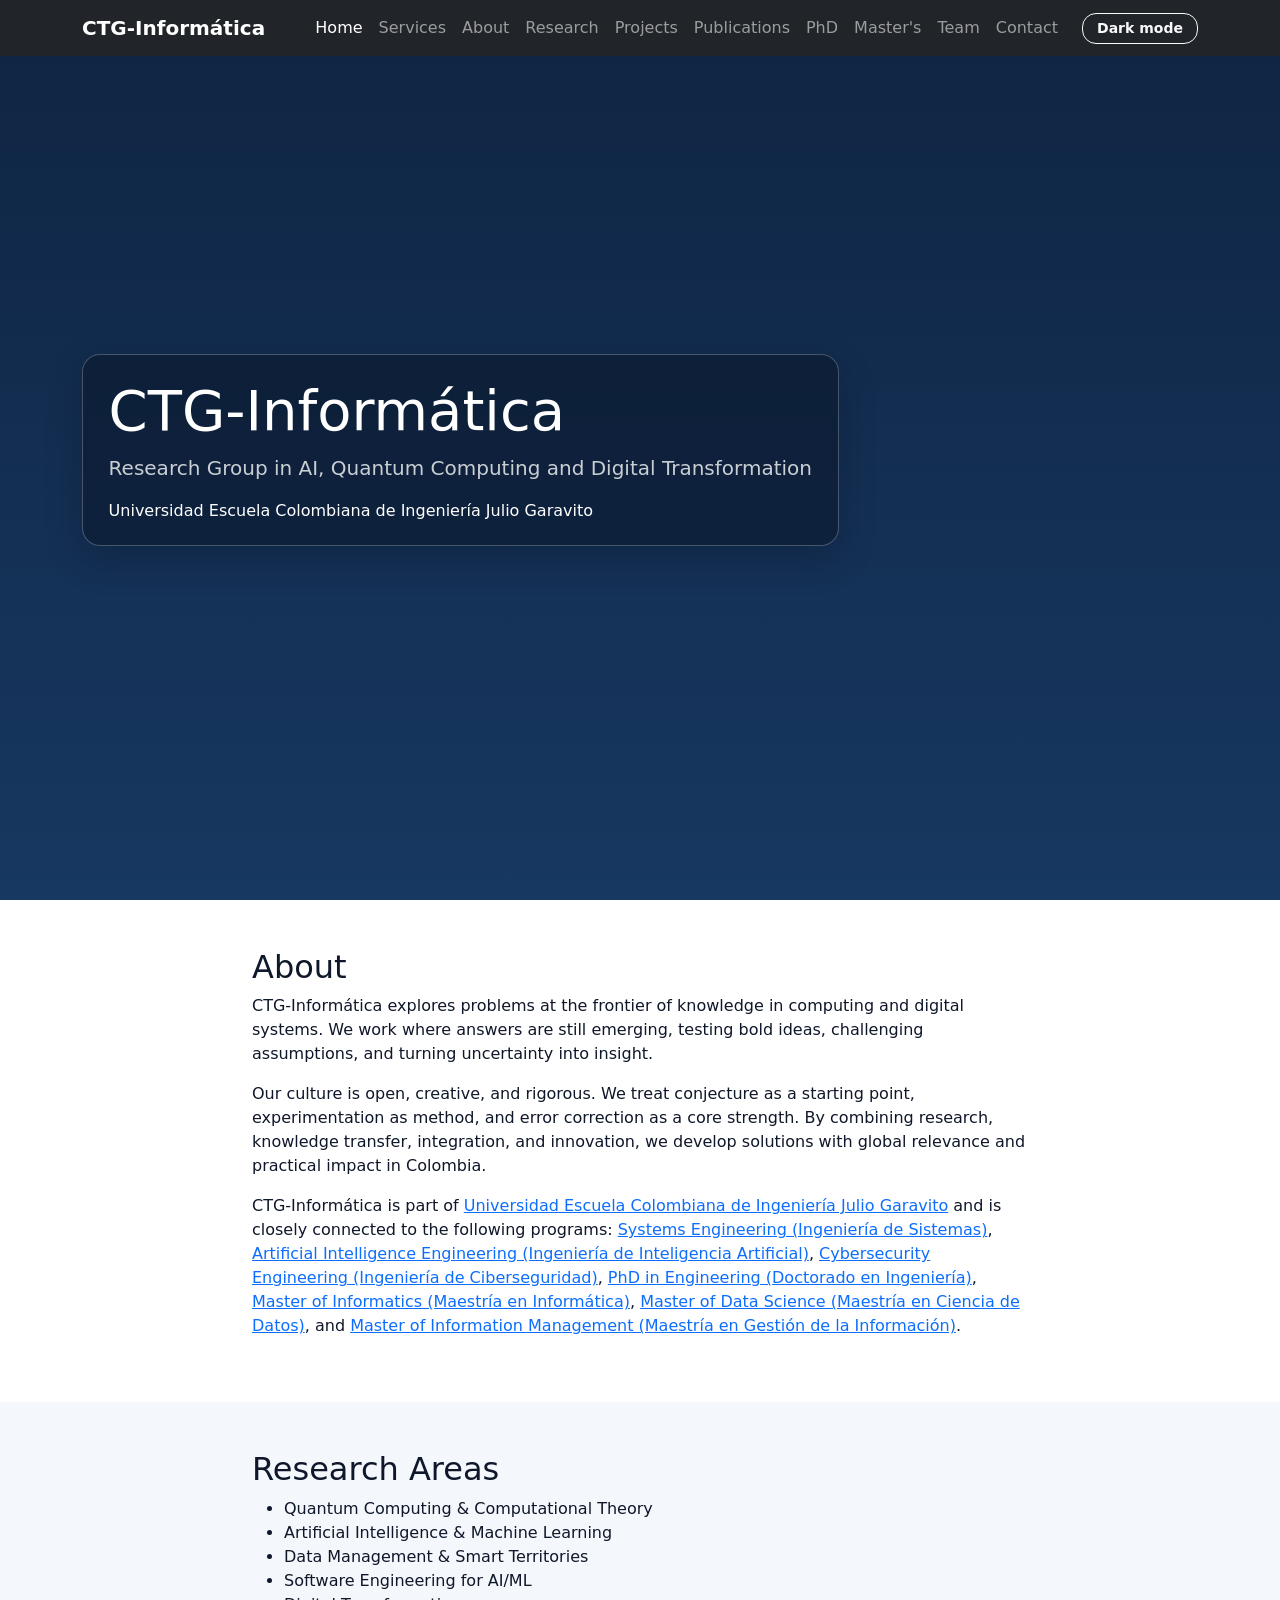
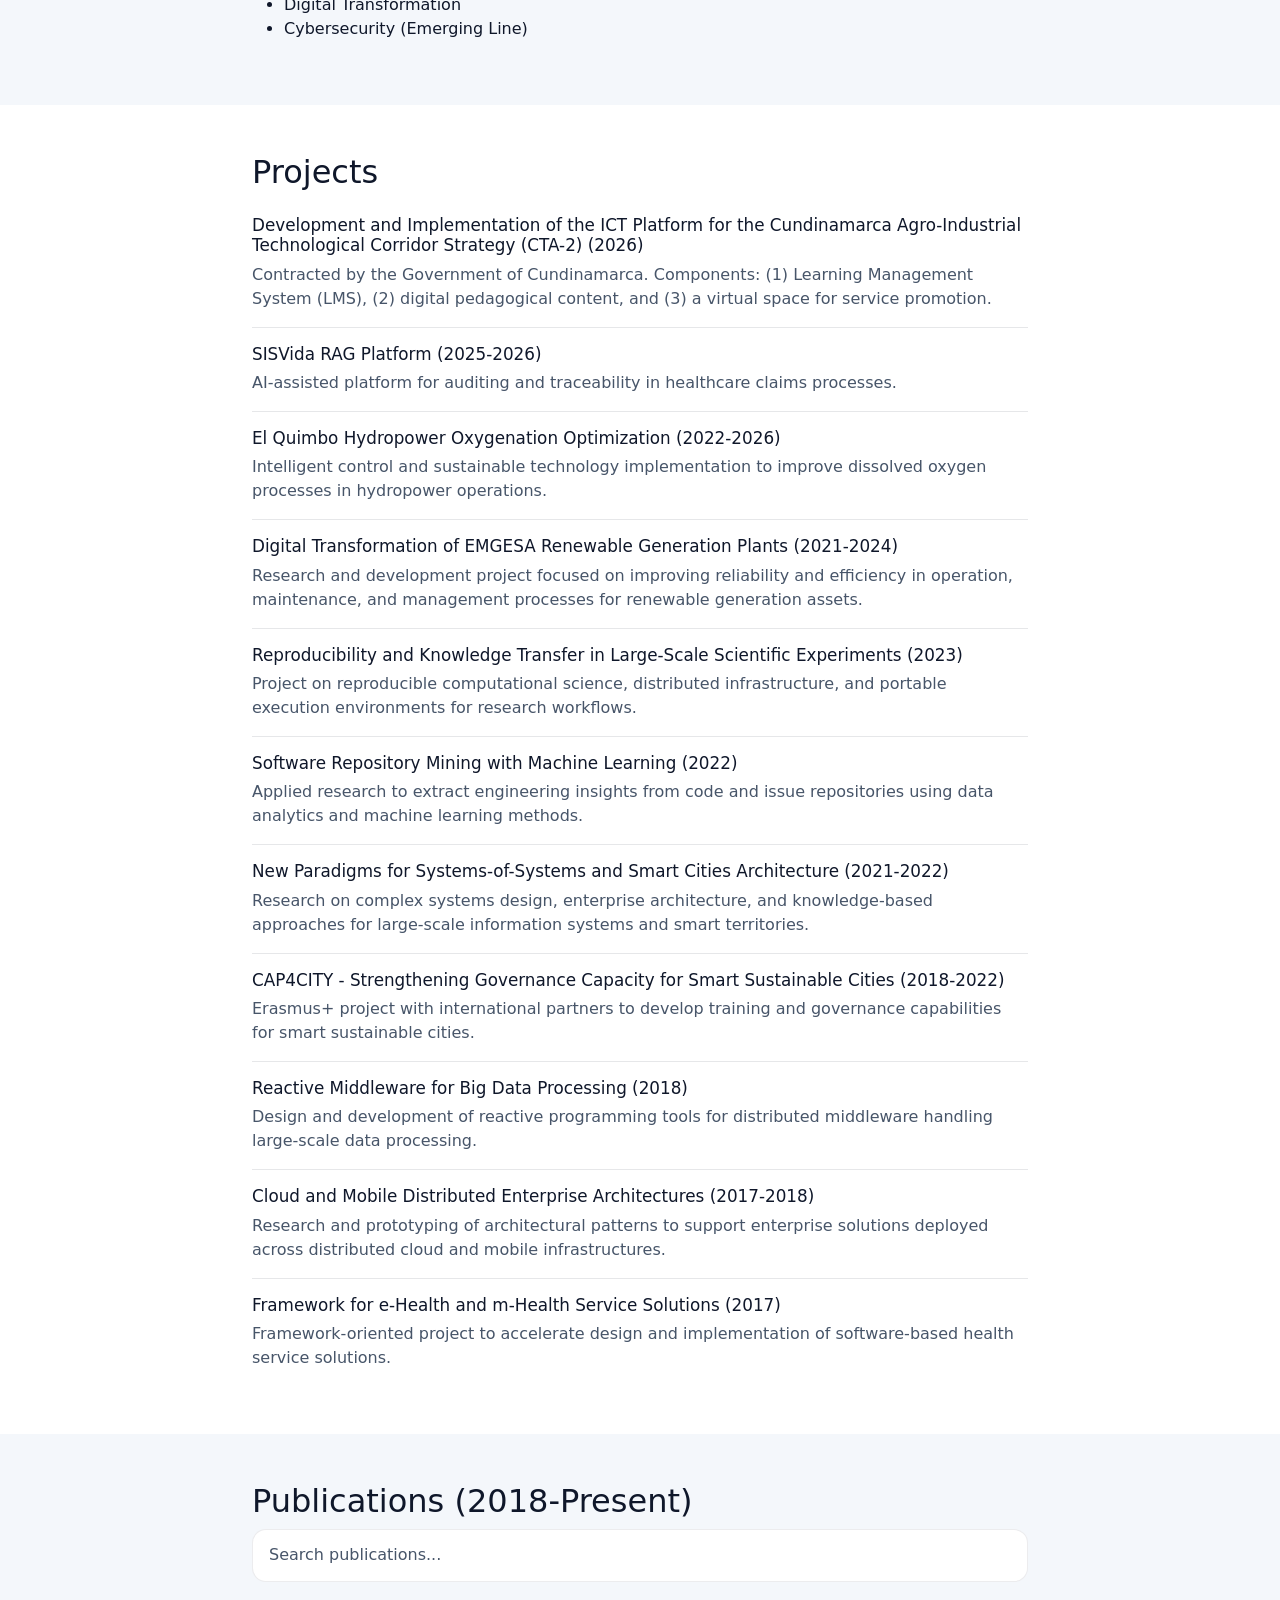
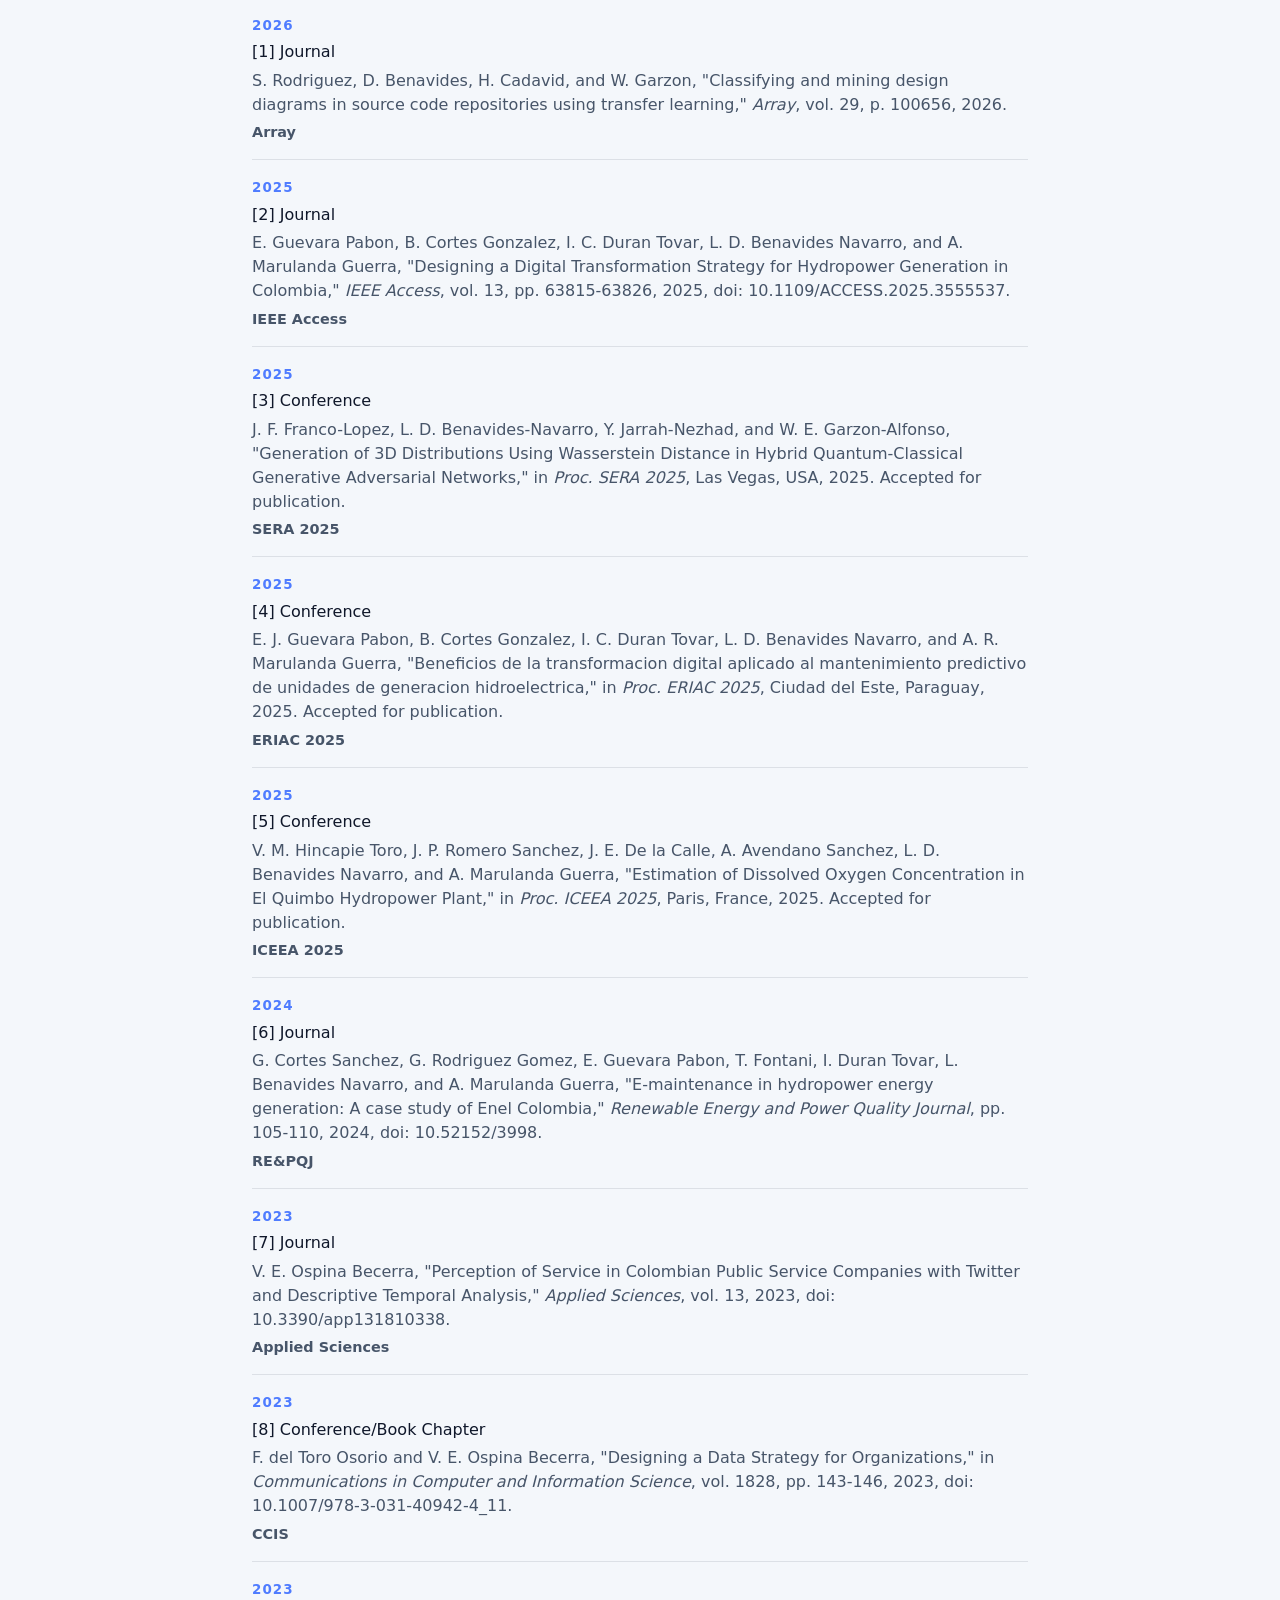
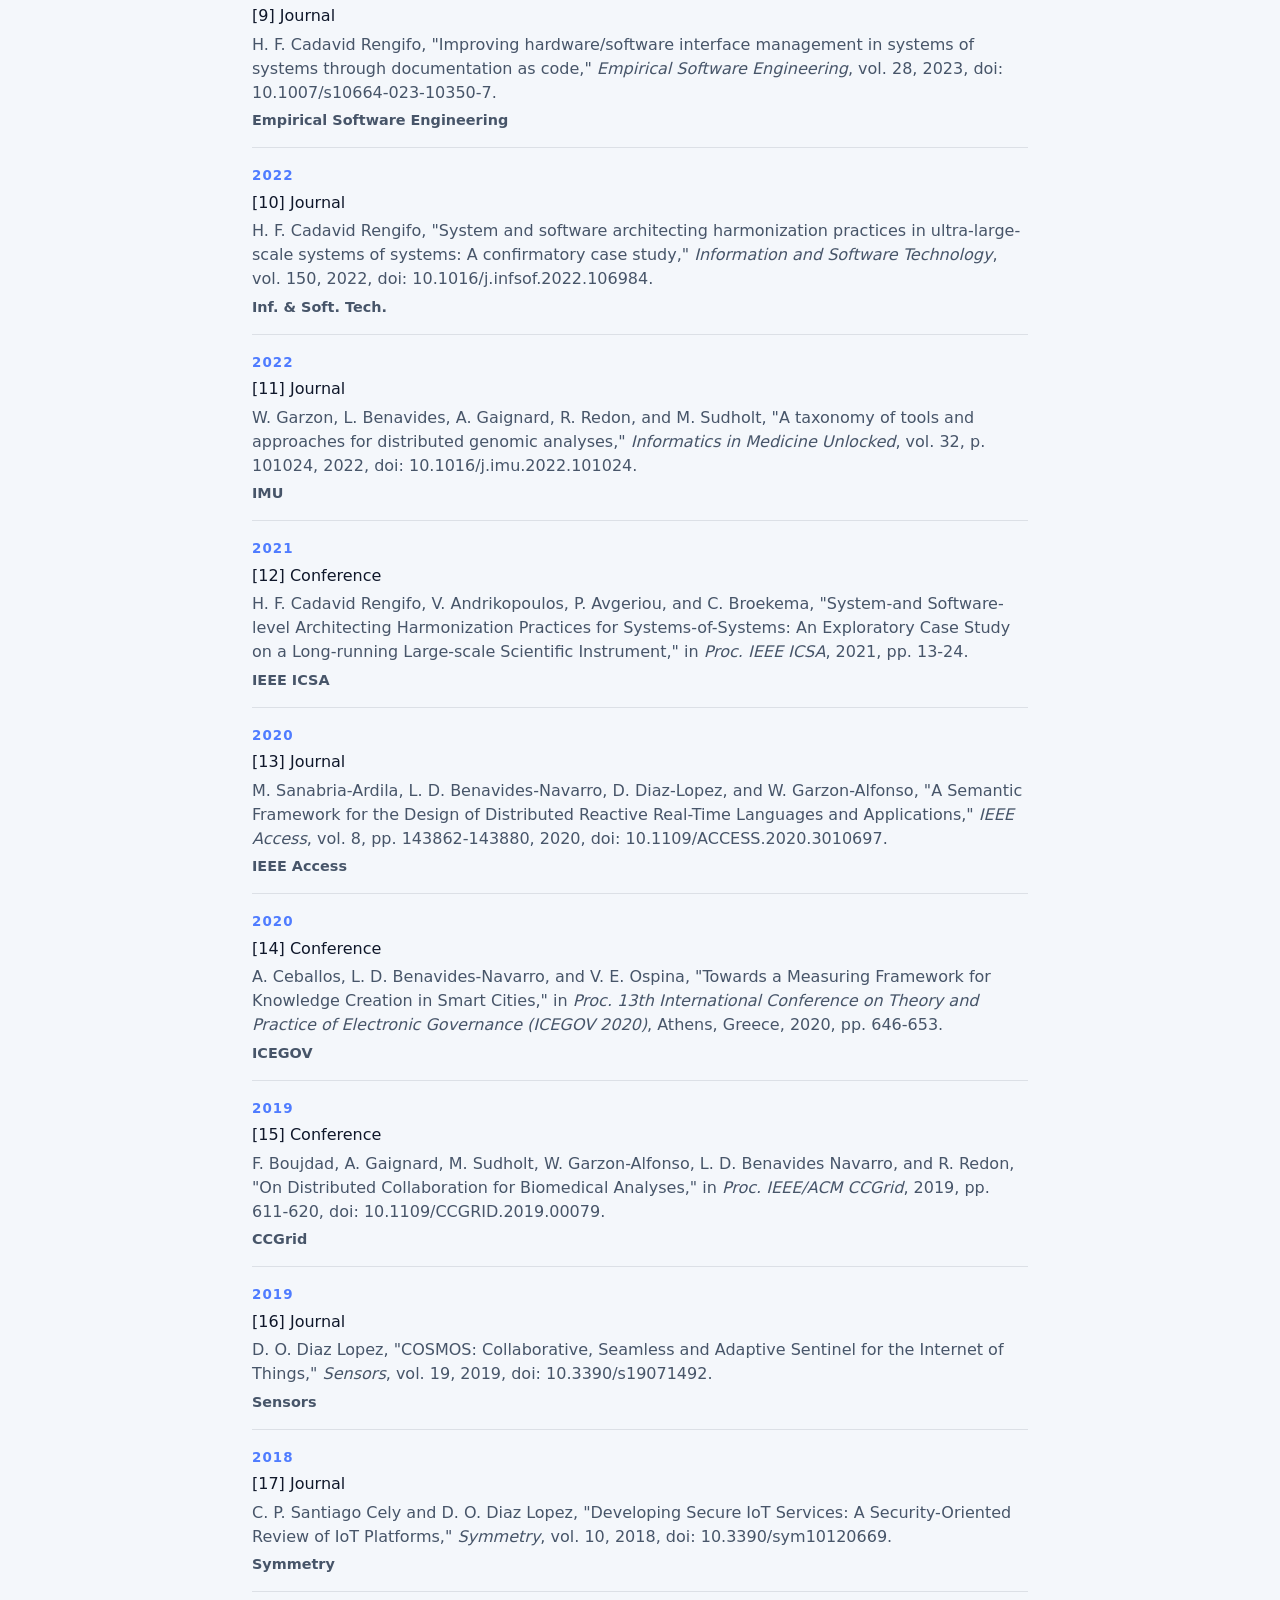
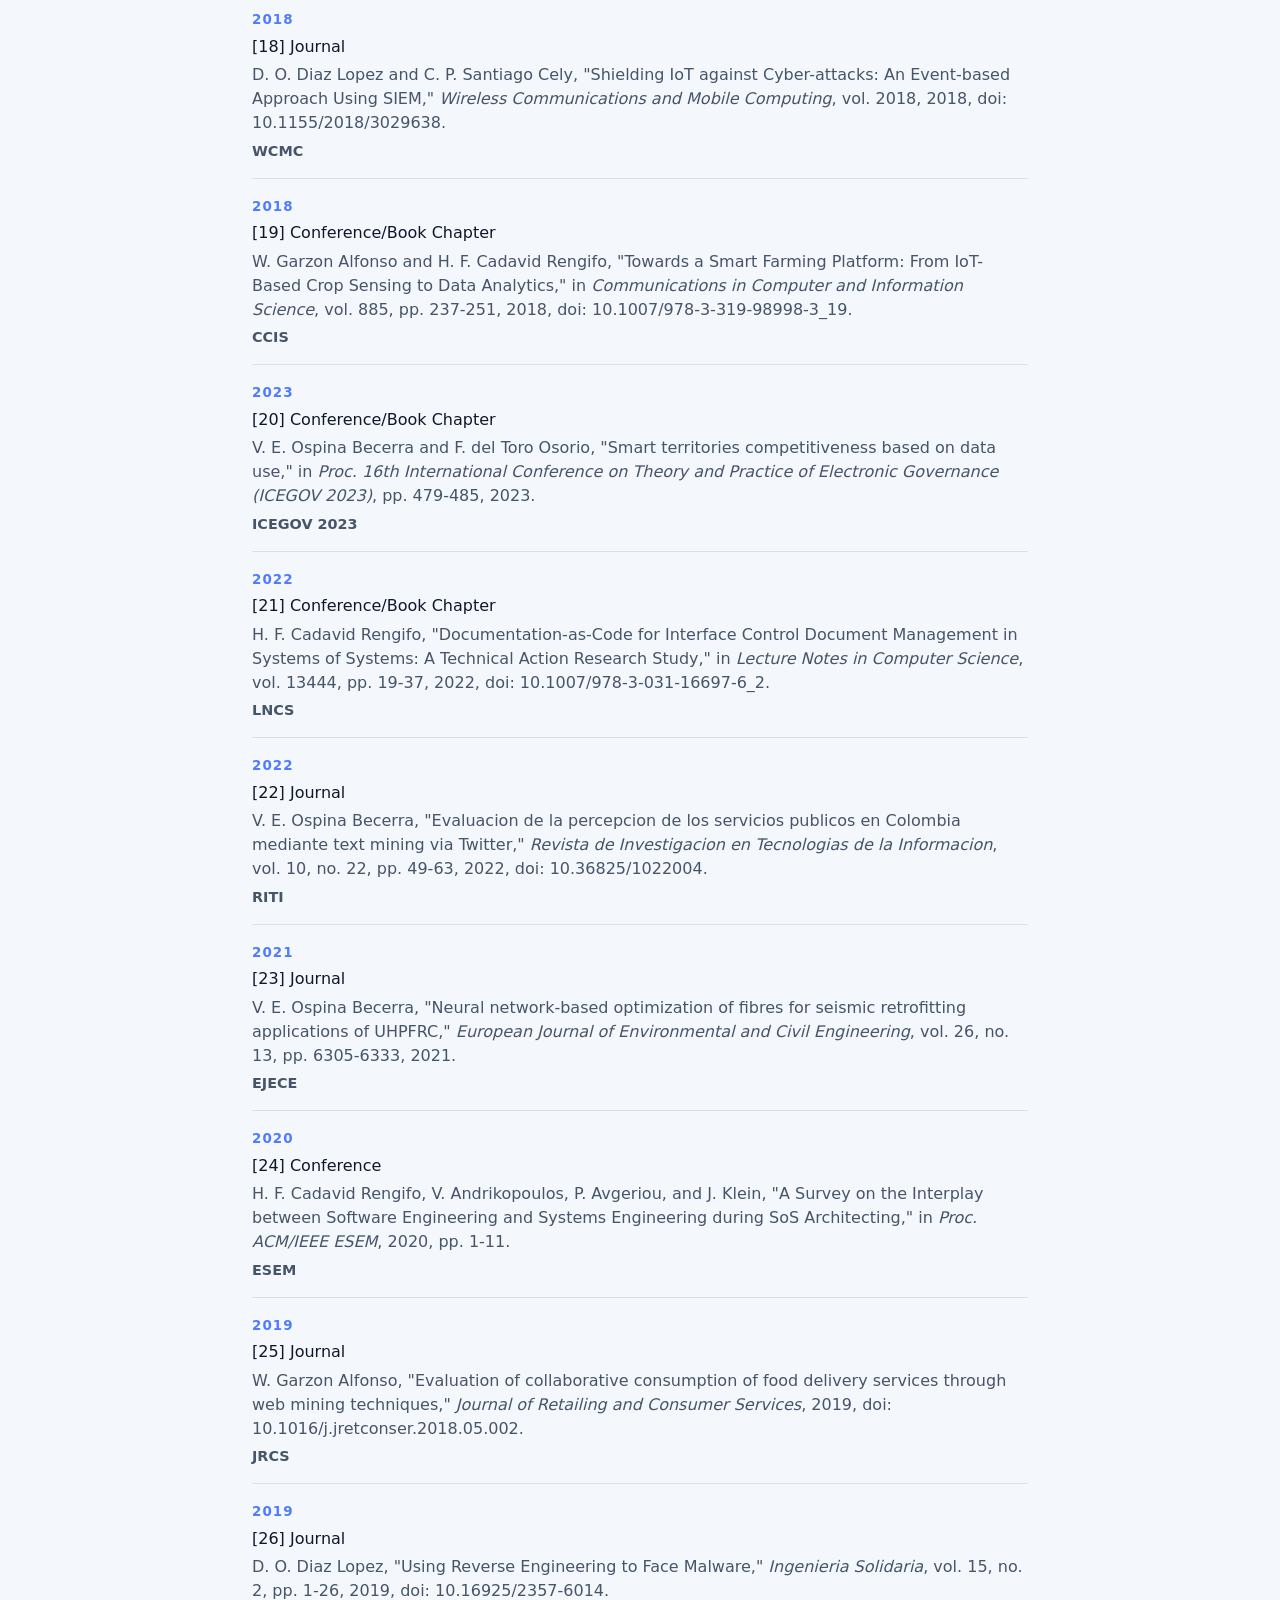
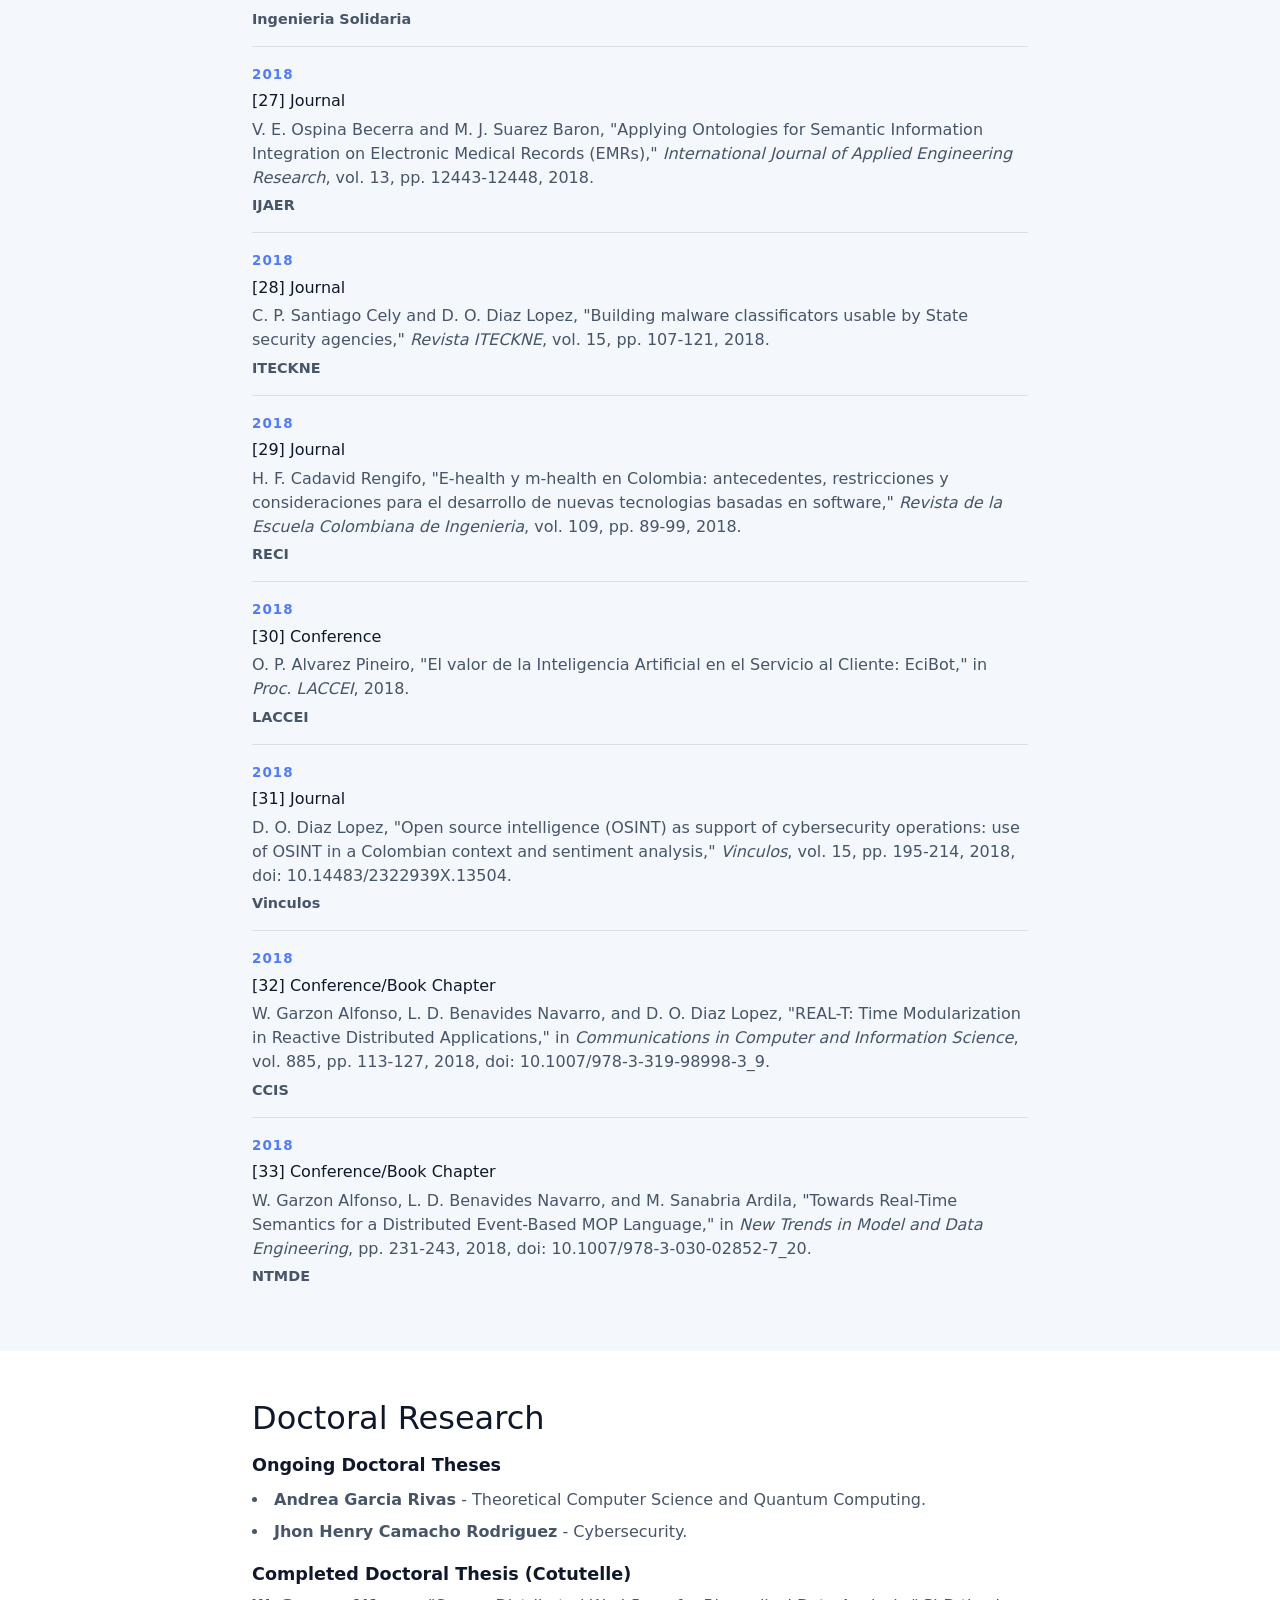
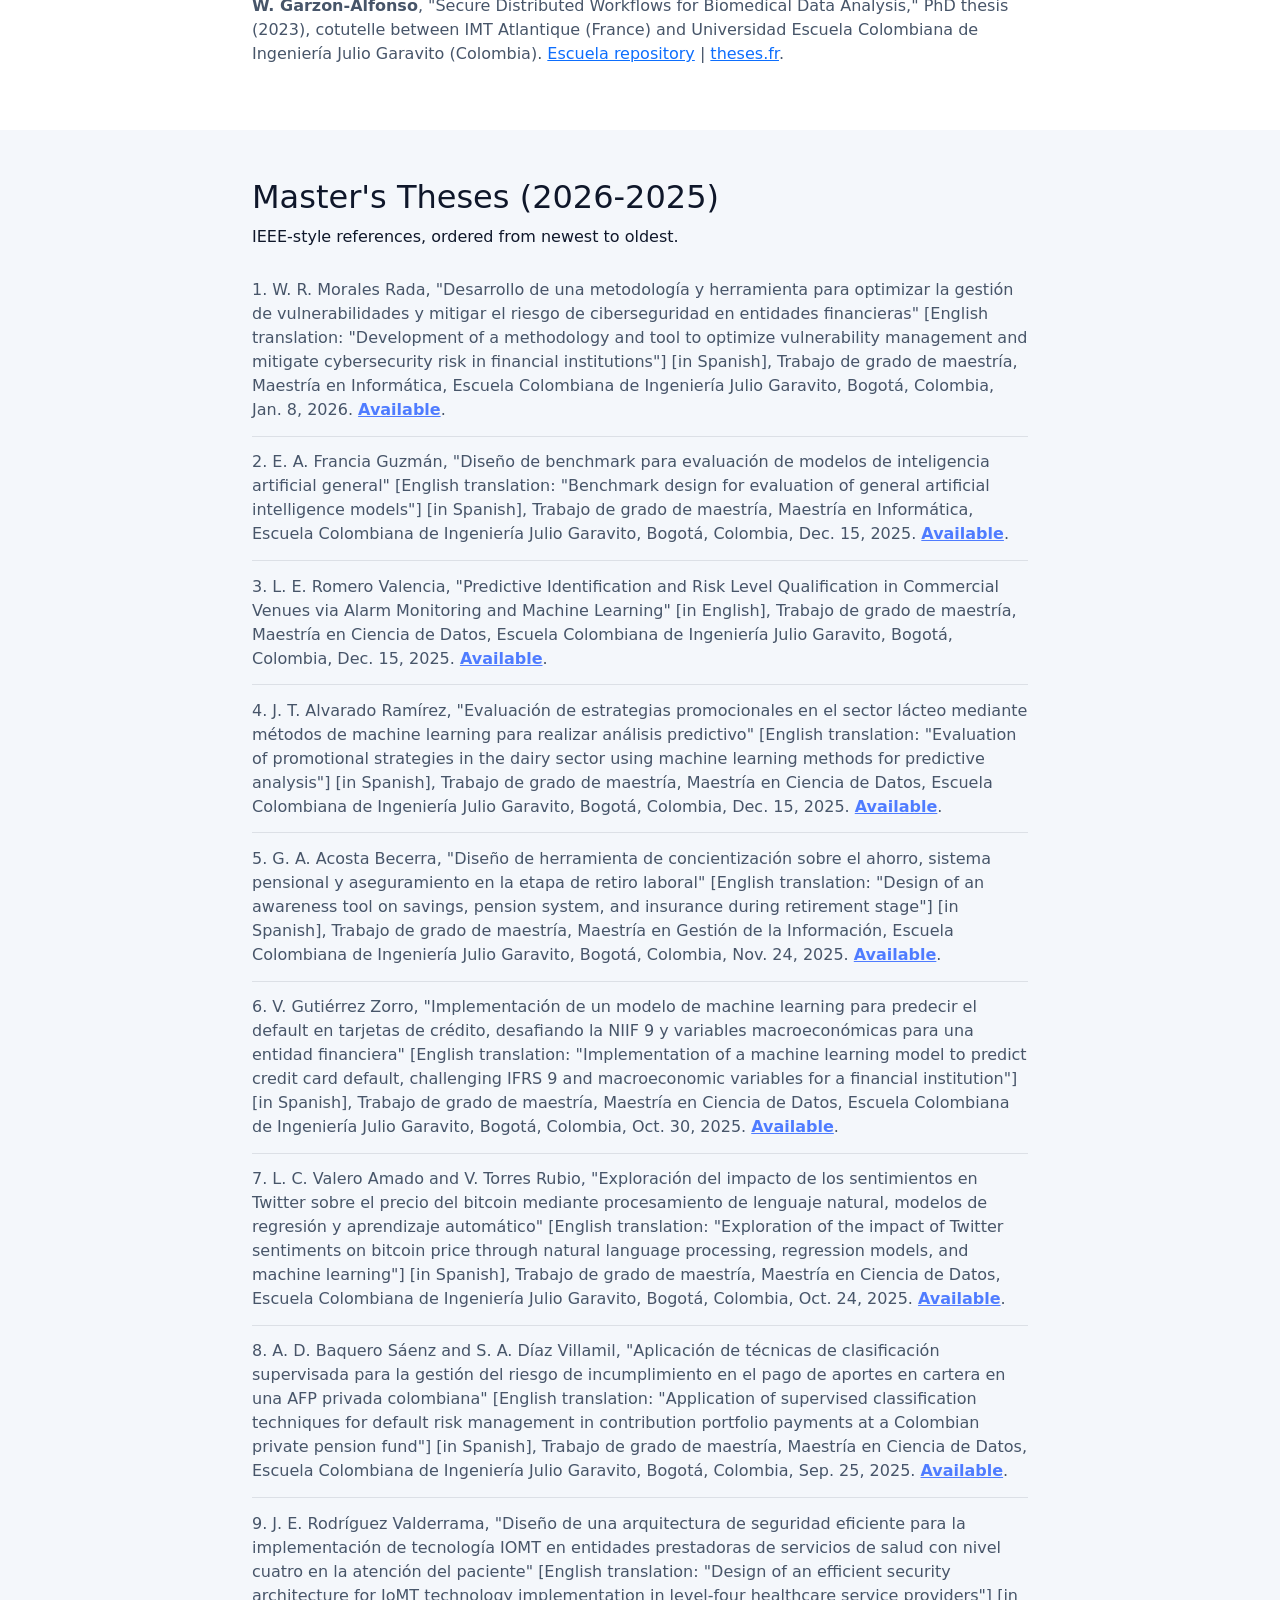
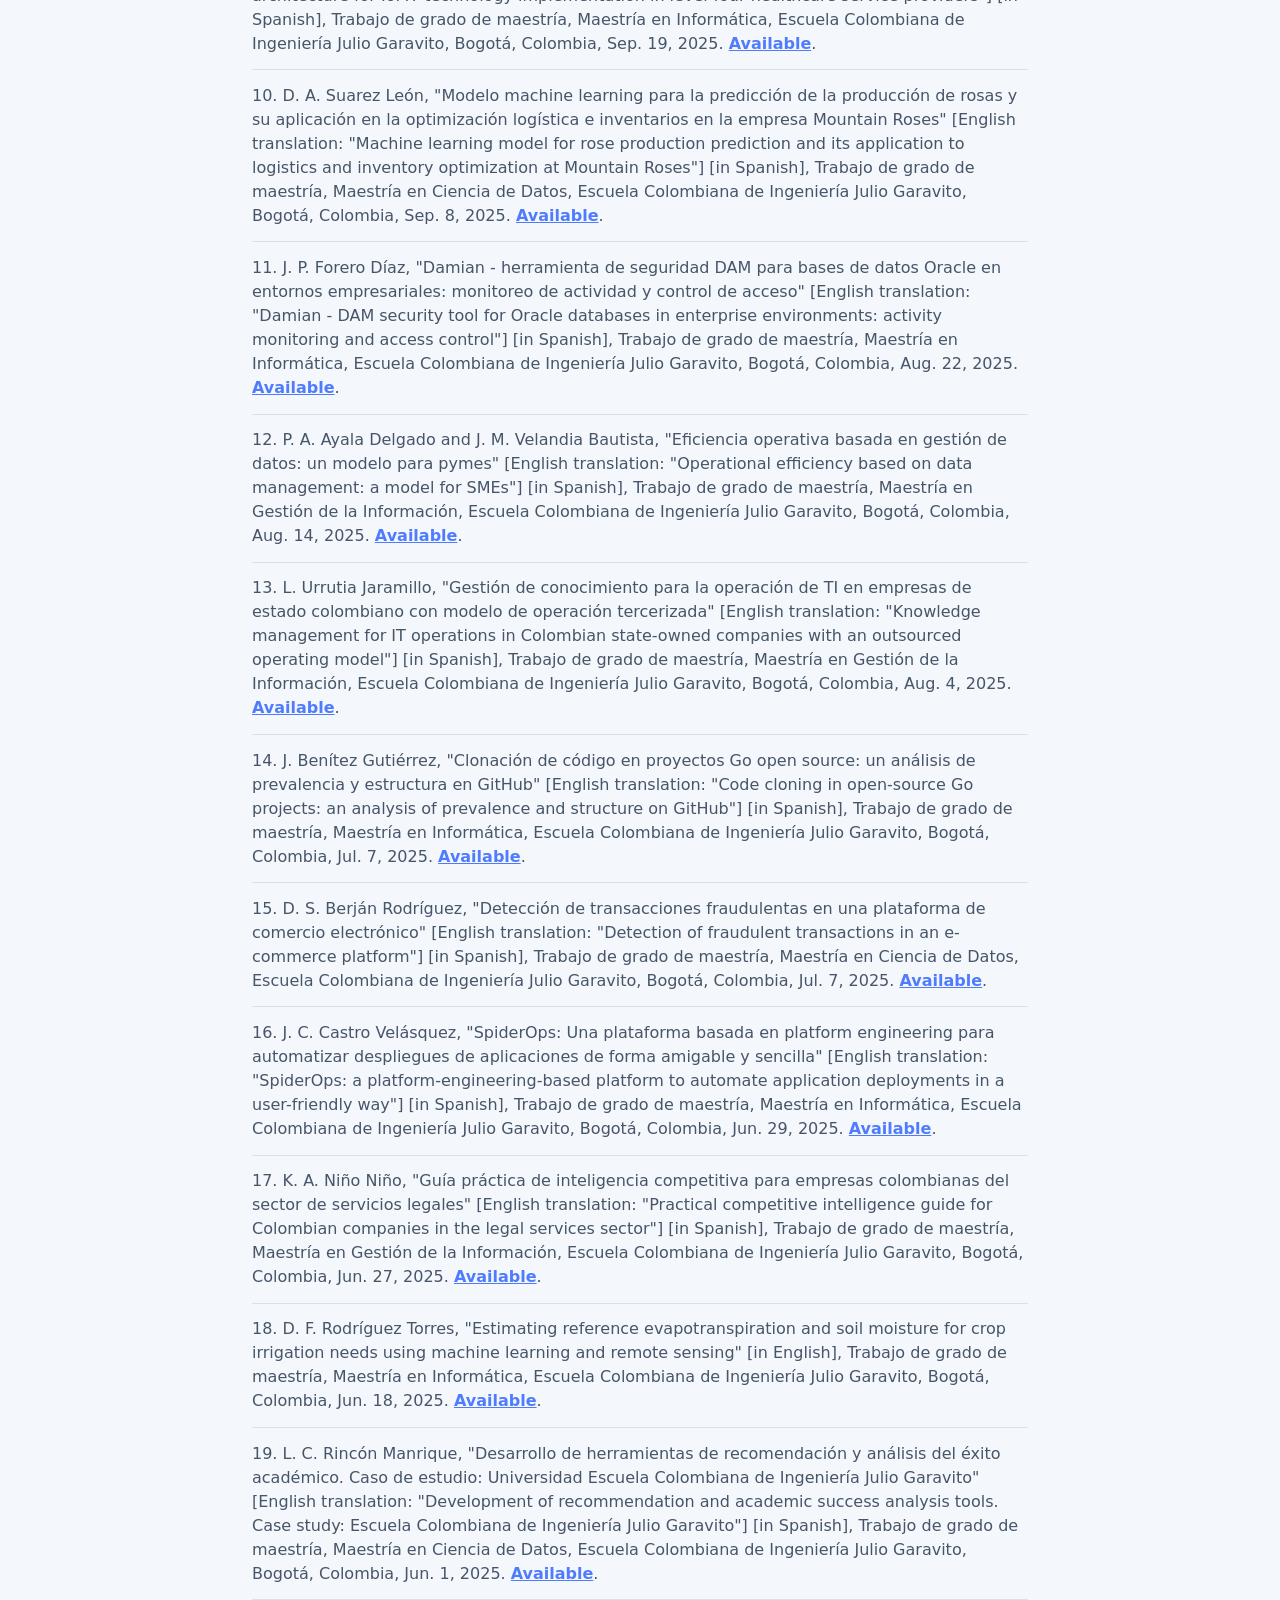
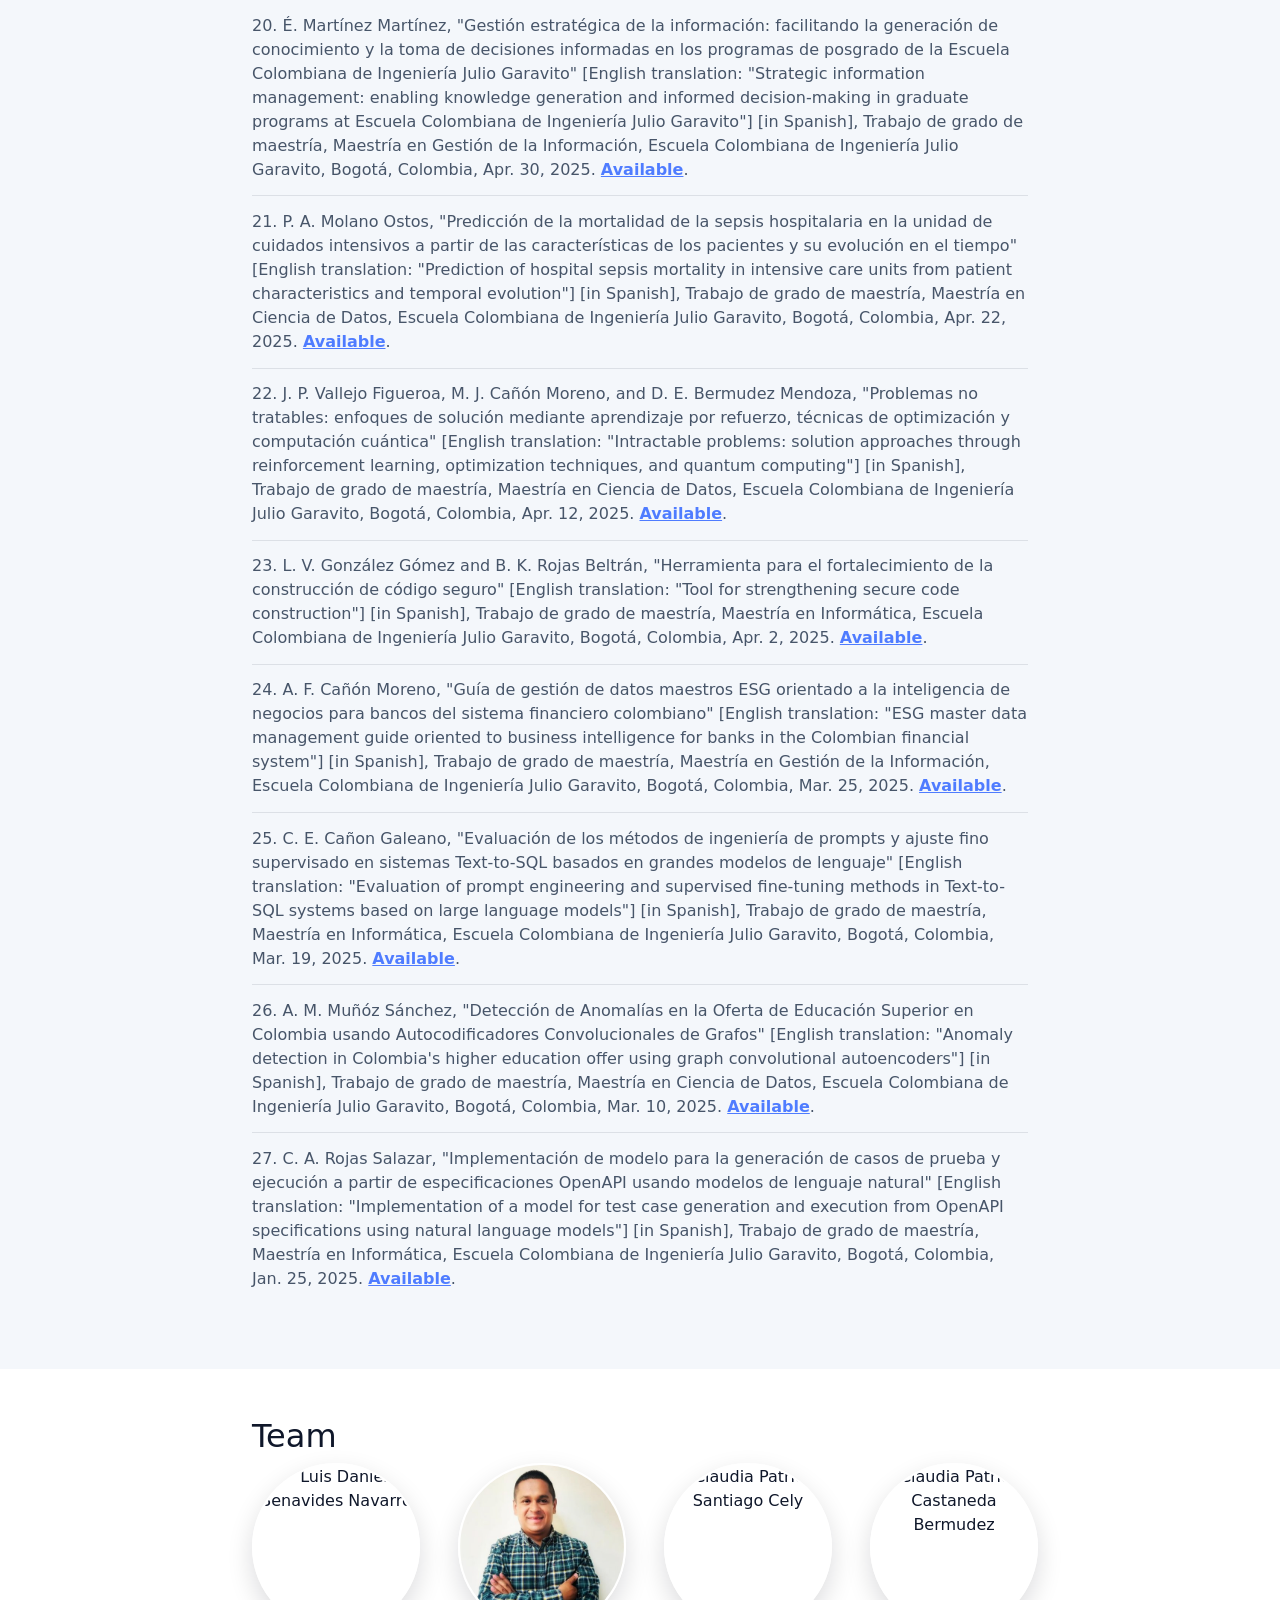
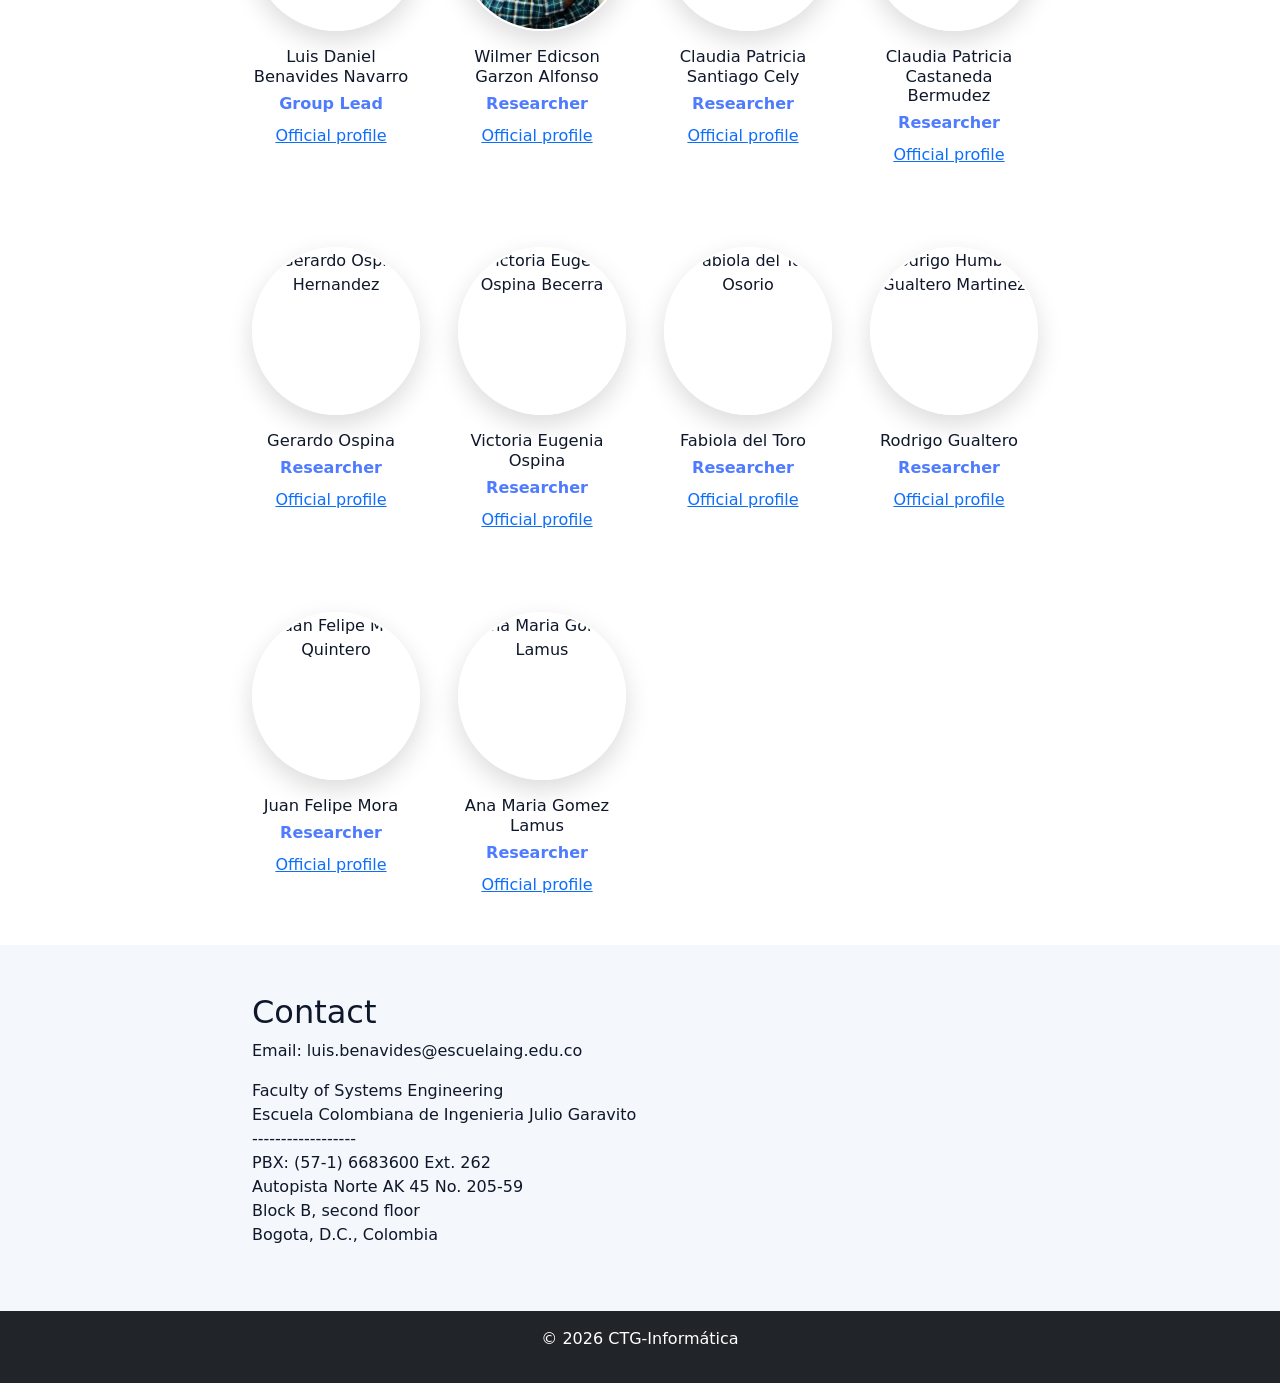
==== index.html @ 8761f5b1 "Add consulting services pages" ====
<!DOCTYPE html>
<html lang="en">
<head>
  <meta charset="UTF-8">
  <meta name="viewport" content="width=device-width, initial-scale=1">
  <title>CTG-Informática</title>
  <script>
    (function () {
      var storedTheme = null;
      try {
        storedTheme = localStorage.getItem('theme');
      } catch (e) {}

      var systemDark = false;
      try {
        systemDark = window.matchMedia && window.matchMedia('(prefers-color-scheme: dark)').matches;
      } catch (e) {}

      if (storedTheme === 'dark' || (!storedTheme && systemDark)) {
        document.documentElement.setAttribute('data-theme', 'dark');
      }
    })();
  </script>

  <link href="https://cdn.jsdelivr.net/npm/bootstrap@5.3.3/dist/css/bootstrap.min.css" rel="stylesheet">
  <link href="assets/css/custom.css" rel="stylesheet">
</head>

<body data-bs-spy="scroll" data-bs-target="#mainNav">

<!-- NAVBAR -->
<nav id="mainNav" class="navbar navbar-expand-lg navbar-dark bg-dark fixed-top">
  <div class="container">
    <a class="navbar-brand" href="#">CTG-Informática</a>
    <button class="navbar-toggler" data-bs-toggle="collapse" data-bs-target="#navContent">
      <span class="navbar-toggler-icon"></span>
    </button>

    <div class="collapse navbar-collapse" id="navContent">
      <ul class="navbar-nav ms-auto">
        <li class="nav-item"><a class="nav-link" href="#home">Home</a></li>
        <li class="nav-item"><a class="nav-link" href="services.html">Services</a></li>
        <li class="nav-item"><a class="nav-link" href="#about">About</a></li>
        <li class="nav-item"><a class="nav-link" href="#research">Research</a></li>
        <li class="nav-item"><a class="nav-link" href="#projects">Projects</a></li>
        <li class="nav-item"><a class="nav-link" href="#publications">Publications</a></li>
        <li class="nav-item"><a class="nav-link" href="#doctoral">PhD</a></li>
        <li class="nav-item"><a class="nav-link" href="#theses">Master's</a></li>
        <li class="nav-item"><a class="nav-link" href="#team">Team</a></li>
        <li class="nav-item"><a class="nav-link" href="#contact">Contact</a></li>
      </ul>
      <button id="themeToggle" class="btn btn-sm btn-outline-light theme-toggle ms-lg-3 mt-3 mt-lg-0" type="button" aria-label="Toggle color theme">
        Dark mode
      </button>
    </div>
  </div>
</nav>

<!-- HERO -->
<section id="home" class="vh-100 d-flex align-items-center hero-section">
  <div class="container">
    <div class="hero-content-box">
      <h1 class="display-4">CTG-Informática</h1>
      <p class="lead">Research Group in AI, Quantum Computing and Digital Transformation</p>
      <p>Universidad Escuela Colombiana de Ingeniería Julio Garavito</p>
    </div>
  </div>
</section>

<!-- ABOUT -->
<section id="about" class="py-5">
  <div class="container">
    <h2>About</h2>
    <p>
      CTG-Informática explores problems at the frontier of knowledge in computing and digital systems.
      We work where answers are still emerging, testing bold ideas, challenging assumptions, and
      turning uncertainty into insight.
    </p>
    <p>
      Our culture is open, creative, and rigorous. We treat conjecture as a starting point,
      experimentation as method, and error correction as a core strength. By combining research,
      knowledge transfer, integration, and innovation, we develop solutions with global relevance
      and practical impact in Colombia.
    </p>
    <p>
      CTG-Informática is part of
      <a href="https://www.escuelaing.edu.co/" target="_blank" rel="noopener noreferrer">Universidad Escuela Colombiana de Ingeniería Julio Garavito</a>
      and is closely connected to the following programs:
      <a href="https://www.escuelaing.edu.co/es/programas/ingenieria-de-sistemas/" target="_blank" rel="noopener noreferrer">Systems Engineering (Ingeniería de Sistemas)</a>,
      <a href="https://www.escuelaing.edu.co/es/programas/ingenieria-de-inteligencia-artificial/" target="_blank" rel="noopener noreferrer">Artificial Intelligence Engineering (Ingeniería de Inteligencia Artificial)</a>,
      <a href="https://www.escuelaing.edu.co/es/programas/ingenieria-de-ciberseguridad/" target="_blank" rel="noopener noreferrer">Cybersecurity Engineering (Ingeniería de Ciberseguridad)</a>,
      <a href="https://www.escuelaing.edu.co/es/programas/doctorado-en-ingenieria/" target="_blank" rel="noopener noreferrer">PhD in Engineering (Doctorado en Ingeniería)</a>,
      <a href="https://www.escuelaing.edu.co/es/programas/maestria-en-informatica/" target="_blank" rel="noopener noreferrer">Master of Informatics (Maestría en Informática)</a>,
      <a href="https://www.escuelaing.edu.co/es/programas/maestria-en-ciencia-de-datos/" target="_blank" rel="noopener noreferrer">Master of Data Science (Maestría en Ciencia de Datos)</a>,
      and
      <a href="https://www.escuelaing.edu.co/es/programas/maestria-en-gestion-de-informacion/" target="_blank" rel="noopener noreferrer">Master of Information Management (Maestría en Gestión de la Información)</a>.
    </p>
  </div>
</section>

<!-- RESEARCH -->
<section id="research" class="py-5 bg-light">
  <div class="container">
    <h2>Research Areas</h2>
    <ul>
      <li>Quantum Computing & Computational Theory</li>
      <li>Artificial Intelligence & Machine Learning</li>
      <li>Data Management & Smart Territories</li>
      <li>Software Engineering for AI/ML</li>
      <li>Digital Transformation</li>
      <li>Cybersecurity (Emerging Line)</li>
    </ul>
  </div>
</section>

<!-- PROJECTS -->
<section id="projects" class="py-5">
  <div class="container">
    <h2>Projects</h2>
    <div class="project-list-simple">
      <article class="project-row">
        <h3>Development and Implementation of the ICT Platform for the Cundinamarca Agro-Industrial Technological Corridor Strategy (CTA-2) (2026)</h3>
        <p>Contracted by the Government of Cundinamarca. Components: (1) Learning Management System (LMS), (2) digital pedagogical content, and (3) a virtual space for service promotion.</p>
      </article>
      <article class="project-row">
        <h3>SISVida RAG Platform (2025-2026)</h3>
        <p>AI-assisted platform for auditing and traceability in healthcare claims processes.</p>
      </article>
      <article class="project-row">
        <h3>El Quimbo Hydropower Oxygenation Optimization (2022-2026)</h3>
        <p>Intelligent control and sustainable technology implementation to improve dissolved oxygen processes in hydropower operations.</p>
      </article>
      <article class="project-row">
        <h3>Digital Transformation of EMGESA Renewable Generation Plants (2021-2024)</h3>
        <p>Research and development project focused on improving reliability and efficiency in operation, maintenance, and management processes for renewable generation assets.</p>
      </article>
      <article class="project-row">
        <h3>Reproducibility and Knowledge Transfer in Large-Scale Scientific Experiments (2023)</h3>
        <p>Project on reproducible computational science, distributed infrastructure, and portable execution environments for research workflows.</p>
      </article>
      <article class="project-row">
        <h3>Software Repository Mining with Machine Learning (2022)</h3>
        <p>Applied research to extract engineering insights from code and issue repositories using data analytics and machine learning methods.</p>
      </article>
      <article class="project-row">
        <h3>New Paradigms for Systems-of-Systems and Smart Cities Architecture (2021-2022)</h3>
        <p>Research on complex systems design, enterprise architecture, and knowledge-based approaches for large-scale information systems and smart territories.</p>
      </article>
      <article class="project-row">
        <h3>CAP4CITY - Strengthening Governance Capacity for Smart Sustainable Cities (2018-2022)</h3>
        <p>Erasmus+ project with international partners to develop training and governance capabilities for smart sustainable cities.</p>
      </article>
      <article class="project-row">
        <h3>Reactive Middleware for Big Data Processing (2018)</h3>
        <p>Design and development of reactive programming tools for distributed middleware handling large-scale data processing.</p>
      </article>
      <article class="project-row">
        <h3>Cloud and Mobile Distributed Enterprise Architectures (2017-2018)</h3>
        <p>Research and prototyping of architectural patterns to support enterprise solutions deployed across distributed cloud and mobile infrastructures.</p>
      </article>
      <article class="project-row">
        <h3>Framework for e-Health and m-Health Service Solutions (2017)</h3>
        <p>Framework-oriented project to accelerate design and implementation of software-based health service solutions.</p>
      </article>
    </div>
  </div>
</section>

<!-- PUBLICATIONS -->
<section id="publications" class="py-5 bg-light">
  <div class="container">
    <h2>Publications (2018-Present)</h2>

    <input type="text" id="publicationFilter" class="form-control mb-3" placeholder="Search publications...">
    <div id="pubList" class="publication-list">
      <article class="publication-item" data-keywords="array design diagrams source code repositories transfer learning 2026">
        <div>
          <span class="publication-year">2026</span>
          <h3>[1] Journal</h3>
          <p>S. Rodriguez, D. Benavides, H. Cadavid, and W. Garzon, "Classifying and mining design diagrams in source code repositories using transfer learning," <em>Array</em>, vol. 29, p. 100656, 2026.</p>
        </div>
        <div class="publication-venue">Array</div>
      </article>
      <article class="publication-item" data-keywords="ieee access hydropower digital transformation strategy 2025 doi 10.1109/access.2025.3555537">
        <div>
          <span class="publication-year">2025</span>
          <h3>[2] Journal</h3>
          <p>E. Guevara Pabon, B. Cortes Gonzalez, I. C. Duran Tovar, L. D. Benavides Navarro, and A. Marulanda Guerra, "Designing a Digital Transformation Strategy for Hydropower Generation in Colombia," <em>IEEE Access</em>, vol. 13, pp. 63815-63826, 2025, doi: 10.1109/ACCESS.2025.3555537.</p>
        </div>
        <div class="publication-venue">IEEE Access</div>
      </article>
      <article class="publication-item" data-keywords="sera 2025 quantum classical gan wasserstein conference accepted">
        <div>
          <span class="publication-year">2025</span>
          <h3>[3] Conference</h3>
          <p>J. F. Franco-Lopez, L. D. Benavides-Navarro, Y. Jarrah-Nezhad, and W. E. Garzon-Alfonso, "Generation of 3D Distributions Using Wasserstein Distance in Hybrid Quantum-Classical Generative Adversarial Networks," in <em>Proc. SERA 2025</em>, Las Vegas, USA, 2025. Accepted for publication.</p>
        </div>
        <div class="publication-venue">SERA 2025</div>
      </article>
      <article class="publication-item" data-keywords="eriac 2025 transformacion digital mantenimiento predictivo hidroelectrica conference accepted">
        <div>
          <span class="publication-year">2025</span>
          <h3>[4] Conference</h3>
          <p>E. J. Guevara Pabon, B. Cortes Gonzalez, I. C. Duran Tovar, L. D. Benavides Navarro, and A. R. Marulanda Guerra, "Beneficios de la transformacion digital aplicado al mantenimiento predictivo de unidades de generacion hidroelectrica," in <em>Proc. ERIAC 2025</em>, Ciudad del Este, Paraguay, 2025. Accepted for publication.</p>
        </div>
        <div class="publication-venue">ERIAC 2025</div>
      </article>
      <article class="publication-item" data-keywords="iceea 2025 dissolved oxygen el quimbo hydropower conference accepted">
        <div>
          <span class="publication-year">2025</span>
          <h3>[5] Conference</h3>
          <p>V. M. Hincapie Toro, J. P. Romero Sanchez, J. E. De la Calle, A. Avendano Sanchez, L. D. Benavides Navarro, and A. Marulanda Guerra, "Estimation of Dissolved Oxygen Concentration in El Quimbo Hydropower Plant," in <em>Proc. ICEEA 2025</em>, Paris, France, 2025. Accepted for publication.</p>
        </div>
        <div class="publication-venue">ICEEA 2025</div>
      </article>
      <article class="publication-item" data-keywords="renewable energy power quality journal enel hydropower e-maintenance 2024 doi 10.52152/3998">
        <div>
          <span class="publication-year">2024</span>
          <h3>[6] Journal</h3>
          <p>G. Cortes Sanchez, G. Rodriguez Gomez, E. Guevara Pabon, T. Fontani, I. Duran Tovar, L. Benavides Navarro, and A. Marulanda Guerra, "E-maintenance in hydropower energy generation: A case study of Enel Colombia," <em>Renewable Energy and Power Quality Journal</em>, pp. 105-110, 2024, doi: 10.52152/3998.</p>
        </div>
        <div class="publication-venue">RE&amp;PQJ</div>
      </article>
      <article class="publication-item" data-keywords="applied sciences twitter public services colombia temporal analysis 2023 doi 10.3390/app131810338">
        <div>
          <span class="publication-year">2023</span>
          <h3>[7] Journal</h3>
          <p>V. E. Ospina Becerra, "Perception of Service in Colombian Public Service Companies with Twitter and Descriptive Temporal Analysis," <em>Applied Sciences</em>, vol. 13, 2023, doi: 10.3390/app131810338.</p>
        </div>
        <div class="publication-venue">Applied Sciences</div>
      </article>
      <article class="publication-item" data-keywords="data strategy organizations ccis 2023 doi 10.1007/978-3-031-40942-4_11">
        <div>
          <span class="publication-year">2023</span>
          <h3>[8] Conference/Book Chapter</h3>
          <p>F. del Toro Osorio and V. E. Ospina Becerra, "Designing a Data Strategy for Organizations," in <em>Communications in Computer and Information Science</em>, vol. 1828, pp. 143-146, 2023, doi: 10.1007/978-3-031-40942-4_11.</p>
        </div>
        <div class="publication-venue">CCIS</div>
      </article>
      <article class="publication-item" data-keywords="empirical software engineering documentation as code systems of systems interface management 2023 doi 10.1007/s10664-023-10350-7">
        <div>
          <span class="publication-year">2023</span>
          <h3>[9] Journal</h3>
          <p>H. F. Cadavid Rengifo, "Improving hardware/software interface management in systems of systems through documentation as code," <em>Empirical Software Engineering</em>, vol. 28, 2023, doi: 10.1007/s10664-023-10350-7.</p>
        </div>
        <div class="publication-venue">Empirical Software Engineering</div>
      </article>
      <article class="publication-item" data-keywords="information software technology systems of systems architecting harmonization 2022 doi 10.1016/j.infsof.2022.106984">
        <div>
          <span class="publication-year">2022</span>
          <h3>[10] Journal</h3>
          <p>H. F. Cadavid Rengifo, "System and software architecting harmonization practices in ultra-large-scale systems of systems: A confirmatory case study," <em>Information and Software Technology</em>, vol. 150, 2022, doi: 10.1016/j.infsof.2022.106984.</p>
        </div>
        <div class="publication-venue">Inf. &amp; Soft. Tech.</div>
      </article>
      <article class="publication-item" data-keywords="informatics in medicine unlocked distributed genomic analyses 2022 doi 10.1016/j.imu.2022.101024">
        <div>
          <span class="publication-year">2022</span>
          <h3>[11] Journal</h3>
          <p>W. Garzon, L. Benavides, A. Gaignard, R. Redon, and M. Sudholt, "A taxonomy of tools and approaches for distributed genomic analyses," <em>Informatics in Medicine Unlocked</em>, vol. 32, p. 101024, 2022, doi: 10.1016/j.imu.2022.101024.</p>
        </div>
        <div class="publication-venue">IMU</div>
      </article>
      <article class="publication-item" data-keywords="ieee icsa 2021 systems of systems software architecture">
        <div>
          <span class="publication-year">2021</span>
          <h3>[12] Conference</h3>
          <p>H. F. Cadavid Rengifo, V. Andrikopoulos, P. Avgeriou, and C. Broekema, "System-and Software-level Architecting Harmonization Practices for Systems-of-Systems: An Exploratory Case Study on a Long-running Large-scale Scientific Instrument," in <em>Proc. IEEE ICSA</em>, 2021, pp. 13-24.</p>
        </div>
        <div class="publication-venue">IEEE ICSA</div>
      </article>
      <article class="publication-item" data-keywords="ieee access reactive real-time languages distributed semantic framework 2020">
        <div>
          <span class="publication-year">2020</span>
          <h3>[13] Journal</h3>
          <p>M. Sanabria-Ardila, L. D. Benavides-Navarro, D. Diaz-Lopez, and W. Garzon-Alfonso, "A Semantic Framework for the Design of Distributed Reactive Real-Time Languages and Applications," <em>IEEE Access</em>, vol. 8, pp. 143862-143880, 2020, doi: 10.1109/ACCESS.2020.3010697.</p>
        </div>
        <div class="publication-venue">IEEE Access</div>
      </article>
      <article class="publication-item" data-keywords="icegov smart cities knowledge creation framework 2020 conference">
        <div>
          <span class="publication-year">2020</span>
          <h3>[14] Conference</h3>
          <p>A. Ceballos, L. D. Benavides-Navarro, and V. E. Ospina, "Towards a Measuring Framework for Knowledge Creation in Smart Cities," in <em>Proc. 13th International Conference on Theory and Practice of Electronic Governance (ICEGOV 2020)</em>, Athens, Greece, 2020, pp. 646-653.</p>
        </div>
        <div class="publication-venue">ICEGOV</div>
      </article>
      <article class="publication-item" data-keywords="ccgrid distributed collaboration biomedical analyses 2019 ieee acm conference">
        <div>
          <span class="publication-year">2019</span>
          <h3>[15] Conference</h3>
          <p>F. Boujdad, A. Gaignard, M. Sudholt, W. Garzon-Alfonso, L. D. Benavides Navarro, and R. Redon, "On Distributed Collaboration for Biomedical Analyses," in <em>Proc. IEEE/ACM CCGrid</em>, 2019, pp. 611-620, doi: 10.1109/CCGRID.2019.00079.</p>
        </div>
        <div class="publication-venue">CCGrid</div>
      </article>
      <article class="publication-item" data-keywords="sensors internet of things cosmos cybersecurity 2019 doi 10.3390/s19071492">
        <div>
          <span class="publication-year">2019</span>
          <h3>[16] Journal</h3>
          <p>D. O. Diaz Lopez, "COSMOS: Collaborative, Seamless and Adaptive Sentinel for the Internet of Things," <em>Sensors</em>, vol. 19, 2019, doi: 10.3390/s19071492.</p>
        </div>
        <div class="publication-venue">Sensors</div>
      </article>
      <article class="publication-item" data-keywords="symmetry secure iot services security-oriented review platforms 2018 doi 10.3390/sym10120669">
        <div>
          <span class="publication-year">2018</span>
          <h3>[17] Journal</h3>
          <p>C. P. Santiago Cely and D. O. Diaz Lopez, "Developing Secure IoT Services: A Security-Oriented Review of IoT Platforms," <em>Symmetry</em>, vol. 10, 2018, doi: 10.3390/sym10120669.</p>
        </div>
        <div class="publication-venue">Symmetry</div>
      </article>
      <article class="publication-item" data-keywords="wireless communications mobile computing iot cyber-attacks siem 2018 doi 10.1155/2018/3029638">
        <div>
          <span class="publication-year">2018</span>
          <h3>[18] Journal</h3>
          <p>D. O. Diaz Lopez and C. P. Santiago Cely, "Shielding IoT against Cyber-attacks: An Event-based Approach Using SIEM," <em>Wireless Communications and Mobile Computing</em>, vol. 2018, 2018, doi: 10.1155/2018/3029638.</p>
        </div>
        <div class="publication-venue">WCMC</div>
      </article>
      <article class="publication-item" data-keywords="smart farming iot crop sensing data analytics ccis 2018 doi 10.1007/978-3-319-98998-3_19">
        <div>
          <span class="publication-year">2018</span>
          <h3>[19] Conference/Book Chapter</h3>
          <p>W. Garzon Alfonso and H. F. Cadavid Rengifo, "Towards a Smart Farming Platform: From IoT-Based Crop Sensing to Data Analytics," in <em>Communications in Computer and Information Science</em>, vol. 885, pp. 237-251, 2018, doi: 10.1007/978-3-319-98998-3_19.</p>
        </div>
        <div class="publication-venue">CCIS</div>
      </article>
      <article class="publication-item" data-keywords="smart territories competitiveness data use icegov 2023">
        <div>
          <span class="publication-year">2023</span>
          <h3>[20] Conference/Book Chapter</h3>
          <p>V. E. Ospina Becerra and F. del Toro Osorio, "Smart territories competitiveness based on data use," in <em>Proc. 16th International Conference on Theory and Practice of Electronic Governance (ICEGOV 2023)</em>, pp. 479-485, 2023.</p>
        </div>
        <div class="publication-venue">ICEGOV 2023</div>
      </article>
      <article class="publication-item" data-keywords="documentation as code interface control document systems of systems 2022 doi 10.1007/978-3-031-16697-6_2">
        <div>
          <span class="publication-year">2022</span>
          <h3>[21] Conference/Book Chapter</h3>
          <p>H. F. Cadavid Rengifo, "Documentation-as-Code for Interface Control Document Management in Systems of Systems: A Technical Action Research Study," in <em>Lecture Notes in Computer Science</em>, vol. 13444, pp. 19-37, 2022, doi: 10.1007/978-3-031-16697-6_2.</p>
        </div>
        <div class="publication-venue">LNCS</div>
      </article>
      <article class="publication-item" data-keywords="evaluacion percepcion servicios publicos text mining twitter 2022 doi 10.36825/1022004">
        <div>
          <span class="publication-year">2022</span>
          <h3>[22] Journal</h3>
          <p>V. E. Ospina Becerra, "Evaluacion de la percepcion de los servicios publicos en Colombia mediante text mining via Twitter," <em>Revista de Investigacion en Tecnologias de la Informacion</em>, vol. 10, no. 22, pp. 49-63, 2022, doi: 10.36825/1022004.</p>
        </div>
        <div class="publication-venue">RITI</div>
      </article>
      <article class="publication-item" data-keywords="neural network optimization fibres seismic retrofitting uhpfrc 2021">
        <div>
          <span class="publication-year">2021</span>
          <h3>[23] Journal</h3>
          <p>V. E. Ospina Becerra, "Neural network-based optimization of fibres for seismic retrofitting applications of UHPFRC," <em>European Journal of Environmental and Civil Engineering</em>, vol. 26, no. 13, pp. 6305-6333, 2021.</p>
        </div>
        <div class="publication-venue">EJECE</div>
      </article>
      <article class="publication-item" data-keywords="survey interplay software engineering systems engineering sos architecting esem 2020">
        <div>
          <span class="publication-year">2020</span>
          <h3>[24] Conference</h3>
          <p>H. F. Cadavid Rengifo, V. Andrikopoulos, P. Avgeriou, and J. Klein, "A Survey on the Interplay between Software Engineering and Systems Engineering during SoS Architecting," in <em>Proc. ACM/IEEE ESEM</em>, 2020, pp. 1-11.</p>
        </div>
        <div class="publication-venue">ESEM</div>
      </article>
      <article class="publication-item" data-keywords="collaborative consumption food delivery web mining 2019 doi 10.1016/j.jretconser.2018.05.002">
        <div>
          <span class="publication-year">2019</span>
          <h3>[25] Journal</h3>
          <p>W. Garzon Alfonso, "Evaluation of collaborative consumption of food delivery services through web mining techniques," <em>Journal of Retailing and Consumer Services</em>, 2019, doi: 10.1016/j.jretconser.2018.05.002.</p>
        </div>
        <div class="publication-venue">JRCS</div>
      </article>
      <article class="publication-item" data-keywords="reverse engineering malware 2019 doi 10.16925/2357-6014">
        <div>
          <span class="publication-year">2019</span>
          <h3>[26] Journal</h3>
          <p>D. O. Diaz Lopez, "Using Reverse Engineering to Face Malware," <em>Ingenieria Solidaria</em>, vol. 15, no. 2, pp. 1-26, 2019, doi: 10.16925/2357-6014.</p>
        </div>
        <div class="publication-venue">Ingenieria Solidaria</div>
      </article>
      <article class="publication-item" data-keywords="ontologies semantic information integration electronic medical records emrs 2018">
        <div>
          <span class="publication-year">2018</span>
          <h3>[27] Journal</h3>
          <p>V. E. Ospina Becerra and M. J. Suarez Baron, "Applying Ontologies for Semantic Information Integration on Electronic Medical Records (EMRs)," <em>International Journal of Applied Engineering Research</em>, vol. 13, pp. 12443-12448, 2018.</p>
        </div>
        <div class="publication-venue">IJAER</div>
      </article>
      <article class="publication-item" data-keywords="building malware classificators state security agencies 2018">
        <div>
          <span class="publication-year">2018</span>
          <h3>[28] Journal</h3>
          <p>C. P. Santiago Cely and D. O. Diaz Lopez, "Building malware classificators usable by State security agencies," <em>Revista ITECKNE</em>, vol. 15, pp. 107-121, 2018.</p>
        </div>
        <div class="publication-venue">ITECKNE</div>
      </article>
      <article class="publication-item" data-keywords="e-health m-health colombia antecedentes restricciones 2018">
        <div>
          <span class="publication-year">2018</span>
          <h3>[29] Journal</h3>
          <p>H. F. Cadavid Rengifo, "E-health y m-health en Colombia: antecedentes, restricciones y consideraciones para el desarrollo de nuevas tecnologias basadas en software," <em>Revista de la Escuela Colombiana de Ingenieria</em>, vol. 109, pp. 89-99, 2018.</p>
        </div>
        <div class="publication-venue">RECI</div>
      </article>
      <article class="publication-item" data-keywords="ecibot valor inteligencia artificial servicio al cliente laccei 2018">
        <div>
          <span class="publication-year">2018</span>
          <h3>[30] Conference</h3>
          <p>O. P. Alvarez Pineiro, "El valor de la Inteligencia Artificial en el Servicio al Cliente: EciBot," in <em>Proc. LACCEI</em>, 2018.</p>
        </div>
        <div class="publication-venue">LACCEI</div>
      </article>
      <article class="publication-item" data-keywords="osint cybersecurity operations colombian context sentiment analysis 2018 doi 10.14483/2322939X.13504">
        <div>
          <span class="publication-year">2018</span>
          <h3>[31] Journal</h3>
          <p>D. O. Diaz Lopez, "Open source intelligence (OSINT) as support of cybersecurity operations: use of OSINT in a Colombian context and sentiment analysis," <em>Vinculos</em>, vol. 15, pp. 195-214, 2018, doi: 10.14483/2322939X.13504.</p>
        </div>
        <div class="publication-venue">Vinculos</div>
      </article>
      <article class="publication-item" data-keywords="real-t time modularization reactive distributed applications 2018 doi 10.1007/978-3-319-98998-3_9">
        <div>
          <span class="publication-year">2018</span>
          <h3>[32] Conference/Book Chapter</h3>
          <p>W. Garzon Alfonso, L. D. Benavides Navarro, and D. O. Diaz Lopez, "REAL-T: Time Modularization in Reactive Distributed Applications," in <em>Communications in Computer and Information Science</em>, vol. 885, pp. 113-127, 2018, doi: 10.1007/978-3-319-98998-3_9.</p>
        </div>
        <div class="publication-venue">CCIS</div>
      </article>
      <article class="publication-item" data-keywords="real-time semantics distributed event-based mop language 2018 doi 10.1007/978-3-030-02852-7_20">
        <div>
          <span class="publication-year">2018</span>
          <h3>[33] Conference/Book Chapter</h3>
          <p>W. Garzon Alfonso, L. D. Benavides Navarro, and M. Sanabria Ardila, "Towards Real-Time Semantics for a Distributed Event-Based MOP Language," in <em>New Trends in Model and Data Engineering</em>, pp. 231-243, 2018, doi: 10.1007/978-3-030-02852-7_20.</p>
        </div>
        <div class="publication-venue">NTMDE</div>
      </article>
    </div>

  </div>
</section>

<!-- DOCTORAL -->
<section id="doctoral" class="py-5">
  <div class="container">
    <h2>Doctoral Research</h2>
    <h3>Ongoing Doctoral Theses</h3>
    <ul class="doctoral-list">
      <li><strong>Andrea Garcia Rivas</strong> - Theoretical Computer Science and Quantum Computing.</li>
      <li><strong>Jhon Henry Camacho Rodriguez</strong> - Cybersecurity.</li>
    </ul>

    <h3>Completed Doctoral Thesis (Cotutelle)</h3>
    <p>
      <strong>W. Garzon-Alfonso</strong>, "Secure Distributed Workflows for Biomedical Data Analysis," PhD thesis (2023), cotutelle between
      IMT Atlantique (France) and Universidad Escuela Colombiana de Ingeniería Julio Garavito (Colombia).
      <a href="https://repositorio.escuelaing.edu.co/handle/001/2608" target="_blank" rel="noopener noreferrer">Escuela repository</a> |
      <a href="https://theses.fr/2023IMTA0351?domaine=theses" target="_blank" rel="noopener noreferrer">theses.fr</a>.
    </p>
  </div>
</section>

<!-- THESES -->
<section id="theses" class="py-5 bg-light">
  <div class="container">
    <h2>Master's Theses (2026-2025)</h2>
    <p>IEEE-style references, ordered from newest to oldest.</p>
    <ol class="thesis-list">
      <li>W. R. Morales Rada, "Desarrollo de una metodología y herramienta para optimizar la gestión de vulnerabilidades y mitigar el riesgo de ciberseguridad en entidades financieras" [English translation: "Development of a methodology and tool to optimize vulnerability management and mitigate cybersecurity risk in financial institutions"] [in Spanish], Trabajo de grado de maestría, Maestría en Informática, Escuela Colombiana de Ingeniería Julio Garavito, Bogotá, Colombia, Jan. 8, 2026. <a href="https://repositorio.escuelaing.edu.co/handle/001/3780" target="_blank" rel="noopener noreferrer">Available</a>.</li>
      <li>E. A. Francia Guzmán, "Diseño de benchmark para evaluación de modelos de inteligencia artificial general" [English translation: "Benchmark design for evaluation of general artificial intelligence models"] [in Spanish], Trabajo de grado de maestría, Maestría en Informática, Escuela Colombiana de Ingeniería Julio Garavito, Bogotá, Colombia, Dec. 15, 2025. <a href="https://repositorio.escuelaing.edu.co/handle/001/3819" target="_blank" rel="noopener noreferrer">Available</a>.</li>
      <li>L. E. Romero Valencia, "Predictive Identification and Risk Level Qualification in Commercial Venues via Alarm Monitoring and Machine Learning" [in English], Trabajo de grado de maestría, Maestría en Ciencia de Datos, Escuela Colombiana de Ingeniería Julio Garavito, Bogotá, Colombia, Dec. 15, 2025. <a href="https://repositorio.escuelaing.edu.co/handle/001/3836" target="_blank" rel="noopener noreferrer">Available</a>.</li>
      <li>J. T. Alvarado Ramírez, "Evaluación de estrategias promocionales en el sector lácteo mediante métodos de machine learning para realizar análisis predictivo" [English translation: "Evaluation of promotional strategies in the dairy sector using machine learning methods for predictive analysis"] [in Spanish], Trabajo de grado de maestría, Maestría en Ciencia de Datos, Escuela Colombiana de Ingeniería Julio Garavito, Bogotá, Colombia, Dec. 15, 2025. <a href="https://repositorio.escuelaing.edu.co/handle/001/3840" target="_blank" rel="noopener noreferrer">Available</a>.</li>
      <li>G. A. Acosta Becerra, "Diseño de herramienta de concientización sobre el ahorro, sistema pensional y aseguramiento en la etapa de retiro laboral" [English translation: "Design of an awareness tool on savings, pension system, and insurance during retirement stage"] [in Spanish], Trabajo de grado de maestría, Maestría en Gestión de la Información, Escuela Colombiana de Ingeniería Julio Garavito, Bogotá, Colombia, Nov. 24, 2025. <a href="https://repositorio.escuelaing.edu.co/handle/001/3841" target="_blank" rel="noopener noreferrer">Available</a>.</li>
      <li>V. Gutiérrez Zorro, "Implementación de un modelo de machine learning para predecir el default en tarjetas de crédito, desafiando la NIIF 9 y variables macroeconómicas para una entidad financiera" [English translation: "Implementation of a machine learning model to predict credit card default, challenging IFRS 9 and macroeconomic variables for a financial institution"] [in Spanish], Trabajo de grado de maestría, Maestría en Ciencia de Datos, Escuela Colombiana de Ingeniería Julio Garavito, Bogotá, Colombia, Oct. 30, 2025. <a href="https://repositorio.escuelaing.edu.co/handle/001/3781" target="_blank" rel="noopener noreferrer">Available</a>.</li>
      <li>L. C. Valero Amado and V. Torres Rubio, "Exploración del impacto de los sentimientos en Twitter sobre el precio del bitcoin mediante procesamiento de lenguaje natural, modelos de regresión y aprendizaje automático" [English translation: "Exploration of the impact of Twitter sentiments on bitcoin price through natural language processing, regression models, and machine learning"] [in Spanish], Trabajo de grado de maestría, Maestría en Ciencia de Datos, Escuela Colombiana de Ingeniería Julio Garavito, Bogotá, Colombia, Oct. 24, 2025. <a href="https://repositorio.escuelaing.edu.co/handle/001/3715" target="_blank" rel="noopener noreferrer">Available</a>.</li>
      <li>A. D. Baquero Sáenz and S. A. Díaz Villamil, "Aplicación de técnicas de clasificación supervisada para la gestión del riesgo de incumplimiento en el pago de aportes en cartera en una AFP privada colombiana" [English translation: "Application of supervised classification techniques for default risk management in contribution portfolio payments at a Colombian private pension fund"] [in Spanish], Trabajo de grado de maestría, Maestría en Ciencia de Datos, Escuela Colombiana de Ingeniería Julio Garavito, Bogotá, Colombia, Sep. 25, 2025. <a href="https://repositorio.escuelaing.edu.co/handle/001/3714" target="_blank" rel="noopener noreferrer">Available</a>.</li>
      <li>J. E. Rodríguez Valderrama, "Diseño de una arquitectura de seguridad eficiente para la implementación de tecnología IOMT en entidades prestadoras de servicios de salud con nivel cuatro en la atención del paciente" [English translation: "Design of an efficient security architecture for IoMT technology implementation in level-four healthcare service providers"] [in Spanish], Trabajo de grado de maestría, Maestría en Informática, Escuela Colombiana de Ingeniería Julio Garavito, Bogotá, Colombia, Sep. 19, 2025. <a href="https://repositorio.escuelaing.edu.co/handle/001/3838" target="_blank" rel="noopener noreferrer">Available</a>.</li>
      <li>D. A. Suarez León, "Modelo machine learning para la predicción de la producción de rosas y su aplicación en la optimización logística e inventarios en la empresa Mountain Roses" [English translation: "Machine learning model for rose production prediction and its application to logistics and inventory optimization at Mountain Roses"] [in Spanish], Trabajo de grado de maestría, Maestría en Ciencia de Datos, Escuela Colombiana de Ingeniería Julio Garavito, Bogotá, Colombia, Sep. 8, 2025. <a href="https://repositorio.escuelaing.edu.co/handle/001/3837" target="_blank" rel="noopener noreferrer">Available</a>.</li>
      <li>J. P. Forero Díaz, "Damian - herramienta de seguridad DAM para bases de datos Oracle en entornos empresariales: monitoreo de actividad y control de acceso" [English translation: "Damian - DAM security tool for Oracle databases in enterprise environments: activity monitoring and access control"] [in Spanish], Trabajo de grado de maestría, Maestría en Informática, Escuela Colombiana de Ingeniería Julio Garavito, Bogotá, Colombia, Aug. 22, 2025. <a href="https://repositorio.escuelaing.edu.co/handle/001/3710" target="_blank" rel="noopener noreferrer">Available</a>.</li>
      <li>P. A. Ayala Delgado and J. M. Velandia Bautista, "Eficiencia operativa basada en gestión de datos: un modelo para pymes" [English translation: "Operational efficiency based on data management: a model for SMEs"] [in Spanish], Trabajo de grado de maestría, Maestría en Gestión de la Información, Escuela Colombiana de Ingeniería Julio Garavito, Bogotá, Colombia, Aug. 14, 2025. <a href="https://repositorio.escuelaing.edu.co/handle/001/3704" target="_blank" rel="noopener noreferrer">Available</a>.</li>
      <li>L. Urrutia Jaramillo, "Gestión de conocimiento para la operación de TI en empresas de estado colombiano con modelo de operación tercerizada" [English translation: "Knowledge management for IT operations in Colombian state-owned companies with an outsourced operating model"] [in Spanish], Trabajo de grado de maestría, Maestría en Gestión de la Información, Escuela Colombiana de Ingeniería Julio Garavito, Bogotá, Colombia, Aug. 4, 2025. <a href="https://repositorio.escuelaing.edu.co/handle/001/3703" target="_blank" rel="noopener noreferrer">Available</a>.</li>
      <li>J. Benítez Gutiérrez, "Clonación de código en proyectos Go open source: un análisis de prevalencia y estructura en GitHub" [English translation: "Code cloning in open-source Go projects: an analysis of prevalence and structure on GitHub"] [in Spanish], Trabajo de grado de maestría, Maestría en Informática, Escuela Colombiana de Ingeniería Julio Garavito, Bogotá, Colombia, Jul. 7, 2025. <a href="https://repositorio.escuelaing.edu.co/handle/001/3664" target="_blank" rel="noopener noreferrer">Available</a>.</li>
      <li>D. S. Berján Rodríguez, "Detección de transacciones fraudulentas en una plataforma de comercio electrónico" [English translation: "Detection of fraudulent transactions in an e-commerce platform"] [in Spanish], Trabajo de grado de maestría, Maestría en Ciencia de Datos, Escuela Colombiana de Ingeniería Julio Garavito, Bogotá, Colombia, Jul. 7, 2025. <a href="https://repositorio.escuelaing.edu.co/handle/001/3631" target="_blank" rel="noopener noreferrer">Available</a>.</li>
      <li>J. C. Castro Velásquez, "SpiderOps: Una plataforma basada en platform engineering para automatizar despliegues de aplicaciones de forma amigable y sencilla" [English translation: "SpiderOps: a platform-engineering-based platform to automate application deployments in a user-friendly way"] [in Spanish], Trabajo de grado de maestría, Maestría en Informática, Escuela Colombiana de Ingeniería Julio Garavito, Bogotá, Colombia, Jun. 29, 2025. <a href="https://repositorio.escuelaing.edu.co/handle/001/3682" target="_blank" rel="noopener noreferrer">Available</a>.</li>
      <li>K. A. Niño Niño, "Guía práctica de inteligencia competitiva para empresas colombianas del sector de servicios legales" [English translation: "Practical competitive intelligence guide for Colombian companies in the legal services sector"] [in Spanish], Trabajo de grado de maestría, Maestría en Gestión de la Información, Escuela Colombiana de Ingeniería Julio Garavito, Bogotá, Colombia, Jun. 27, 2025. <a href="https://repositorio.escuelaing.edu.co/handle/001/3670" target="_blank" rel="noopener noreferrer">Available</a>.</li>
      <li>D. F. Rodríguez Torres, "Estimating reference evapotranspiration and soil moisture for crop irrigation needs using machine learning and remote sensing" [in English], Trabajo de grado de maestría, Maestría en Informática, Escuela Colombiana de Ingeniería Julio Garavito, Bogotá, Colombia, Jun. 18, 2025. <a href="https://repositorio.escuelaing.edu.co/handle/001/3604" target="_blank" rel="noopener noreferrer">Available</a>.</li>
      <li>L. C. Rincón Manrique, "Desarrollo de herramientas de recomendación y análisis del éxito académico. Caso de estudio: Universidad Escuela Colombiana de Ingeniería Julio Garavito" [English translation: "Development of recommendation and academic success analysis tools. Case study: Escuela Colombiana de Ingeniería Julio Garavito"] [in Spanish], Trabajo de grado de maestría, Maestría en Ciencia de Datos, Escuela Colombiana de Ingeniería Julio Garavito, Bogotá, Colombia, Jun. 1, 2025. <a href="https://repositorio.escuelaing.edu.co/handle/001/3711" target="_blank" rel="noopener noreferrer">Available</a>.</li>
      <li>É. Martínez Martínez, "Gestión estratégica de la información: facilitando la generación de conocimiento y la toma de decisiones informadas en los programas de posgrado de la Escuela Colombiana de Ingeniería Julio Garavito" [English translation: "Strategic information management: enabling knowledge generation and informed decision-making in graduate programs at Escuela Colombiana de Ingeniería Julio Garavito"] [in Spanish], Trabajo de grado de maestría, Maestría en Gestión de la Información, Escuela Colombiana de Ingeniería Julio Garavito, Bogotá, Colombia, Apr. 30, 2025. <a href="https://repositorio.escuelaing.edu.co/handle/001/3707" target="_blank" rel="noopener noreferrer">Available</a>.</li>
      <li>P. A. Molano Ostos, "Predicción de la mortalidad de la sepsis hospitalaria en la unidad de cuidados intensivos a partir de las características de los pacientes y su evolución en el tiempo" [English translation: "Prediction of hospital sepsis mortality in intensive care units from patient characteristics and temporal evolution"] [in Spanish], Trabajo de grado de maestría, Maestría en Ciencia de Datos, Escuela Colombiana de Ingeniería Julio Garavito, Bogotá, Colombia, Apr. 22, 2025. <a href="https://repositorio.escuelaing.edu.co/handle/001/3709" target="_blank" rel="noopener noreferrer">Available</a>.</li>
      <li>J. P. Vallejo Figueroa, M. J. Cañón Moreno, and D. E. Bermudez Mendoza, "Problemas no tratables: enfoques de solución mediante aprendizaje por refuerzo, técnicas de optimización y computación cuántica" [English translation: "Intractable problems: solution approaches through reinforcement learning, optimization techniques, and quantum computing"] [in Spanish], Trabajo de grado de maestría, Maestría en Ciencia de Datos, Escuela Colombiana de Ingeniería Julio Garavito, Bogotá, Colombia, Apr. 12, 2025. <a href="https://repositorio.escuelaing.edu.co/handle/001/3576" target="_blank" rel="noopener noreferrer">Available</a>.</li>
      <li>L. V. González Gómez and B. K. Rojas Beltrán, "Herramienta para el fortalecimiento de la construcción de código seguro" [English translation: "Tool for strengthening secure code construction"] [in Spanish], Trabajo de grado de maestría, Maestría en Informática, Escuela Colombiana de Ingeniería Julio Garavito, Bogotá, Colombia, Apr. 2, 2025. <a href="https://repositorio.escuelaing.edu.co/handle/001/3635" target="_blank" rel="noopener noreferrer">Available</a>.</li>
      <li>A. F. Cañón Moreno, "Guía de gestión de datos maestros ESG orientado a la inteligencia de negocios para bancos del sistema financiero colombiano" [English translation: "ESG master data management guide oriented to business intelligence for banks in the Colombian financial system"] [in Spanish], Trabajo de grado de maestría, Maestría en Gestión de la Información, Escuela Colombiana de Ingeniería Julio Garavito, Bogotá, Colombia, Mar. 25, 2025. <a href="https://repositorio.escuelaing.edu.co/handle/001/3674" target="_blank" rel="noopener noreferrer">Available</a>.</li>
      <li>C. E. Cañon Galeano, "Evaluación de los métodos de ingeniería de prompts y ajuste fino supervisado en sistemas Text-to-SQL basados en grandes modelos de lenguaje" [English translation: "Evaluation of prompt engineering and supervised fine-tuning methods in Text-to-SQL systems based on large language models"] [in Spanish], Trabajo de grado de maestría, Maestría en Informática, Escuela Colombiana de Ingeniería Julio Garavito, Bogotá, Colombia, Mar. 19, 2025. <a href="https://repositorio.escuelaing.edu.co/handle/001/3555" target="_blank" rel="noopener noreferrer">Available</a>.</li>
      <li>A. M. Muñóz Sánchez, "Detección de Anomalías en la Oferta de Educación Superior en Colombia usando Autocodificadores Convolucionales de Grafos" [English translation: "Anomaly detection in Colombia's higher education offer using graph convolutional autoencoders"] [in Spanish], Trabajo de grado de maestría, Maestría en Ciencia de Datos, Escuela Colombiana de Ingeniería Julio Garavito, Bogotá, Colombia, Mar. 10, 2025. <a href="https://repositorio.escuelaing.edu.co/handle/001/3597" target="_blank" rel="noopener noreferrer">Available</a>.</li>
      <li>C. A. Rojas Salazar, "Implementación de modelo para la generación de casos de prueba y ejecución a partir de especificaciones OpenAPI usando modelos de lenguaje natural" [English translation: "Implementation of a model for test case generation and execution from OpenAPI specifications using natural language models"] [in Spanish], Trabajo de grado de maestría, Maestría en Informática, Escuela Colombiana de Ingeniería Julio Garavito, Bogotá, Colombia, Jan. 25, 2025. <a href="https://repositorio.escuelaing.edu.co/handle/001/3469" target="_blank" rel="noopener noreferrer">Available</a>.</li>
    </ol>
  </div>
</section>

<!-- TEAM -->
<section id="team" class="py-5">
  <div class="container">
    <h2>Team</h2>
    <div class="row g-5 team-grid">
      <div class="col-sm-6 col-md-4 col-lg-3">
        <article class="person-card h-100">
          <img class="team-photo" src="https://ldbn.is.escuelaing.edu.co/images/FotoLuisDanielBenavidesNavarro.jpg" alt="Luis Daniel Benavides Navarro">
          <h3>Luis Daniel Benavides Navarro</h3>
          <p class="role">Group Lead</p>
          <p><a href="https://ldbn.is.escuelaing.edu.co" target="_blank" rel="noopener noreferrer">Official profile</a></p>
        </article>
      </div>
      <div class="col-sm-6 col-md-4 col-lg-3">
        <article class="person-card h-100">
          <img class="team-photo" src="assets/img/team/wilmer-garzon.jpg" alt="Wilmer Edicson Garzon Alfonso">
          <h3>Wilmer Edicson Garzon Alfonso</h3>
          <p class="role">Researcher</p>
          <p><a href="https://www.escuelaing.edu.co/es/personal/wilmer-edicson-garzon-alfonso/" target="_blank" rel="noopener noreferrer">Official profile</a></p>
        </article>
      </div>
      <div class="col-sm-6 col-md-4 col-lg-3">
        <article class="person-card h-100">
          <img class="team-photo" src="https://escuelaing.s3.amazonaws.com/production/images/Claudia_Patricia_Santiago_Cely.2e16d0ba.fill-440x440.jpg" alt="Claudia Patricia Santiago Cely">
          <h3>Claudia Patricia Santiago Cely</h3>
          <p class="role">Researcher</p>
          <p><a href="https://www.escuelaing.edu.co/es/personal/claudia-patricia-santiago-cely/" target="_blank" rel="noopener noreferrer">Official profile</a></p>
        </article>
      </div>
      <div class="col-sm-6 col-md-4 col-lg-3">
        <article class="person-card h-100">
          <img class="team-photo" src="https://escuelaing.s3.amazonaws.com/production/images/20634018.2e16d0ba.fill-440x440_mztvldo.jpg" alt="Claudia Patricia Castaneda Bermudez">
          <h3>Claudia Patricia Castaneda Bermudez</h3>
          <p class="role">Researcher</p>
          <p><a href="https://www.escuelaing.edu.co/es/personal/claudia-patricia-castaneda-bermudez/" target="_blank" rel="noopener noreferrer">Official profile</a></p>
        </article>
      </div>
      <div class="col-sm-6 col-md-4 col-lg-3">
        <article class="person-card h-100">
          <img class="team-photo" src="https://escuelaing.s3.amazonaws.com/production/images/79266438.2e16d0ba.fill-440x440_wfJsyzx.jpg" alt="Gerardo Ospina Hernandez">
          <h3>Gerardo Ospina</h3>
          <p class="role">Researcher</p>
          <p><a href="https://www.escuelaing.edu.co/es/personal/gerardo-ospina-hernandez/" target="_blank" rel="noopener noreferrer">Official profile</a></p>
        </article>
      </div>
      <div class="col-sm-6 col-md-4 col-lg-3">
        <article class="person-card h-100">
          <img class="team-photo" src="https://escuelaing.s3.amazonaws.com/production/images/victoria_ospina-peq.2e16d0ba.fill-440x440.jpg" alt="Victoria Eugenia Ospina Becerra">
          <h3>Victoria Eugenia Ospina</h3>
          <p class="role">Researcher</p>
          <p><a href="https://www.escuelaing.edu.co/es/personal/victoria-eugenia-ospina-becerra/" target="_blank" rel="noopener noreferrer">Official profile</a></p>
        </article>
      </div>
      <div class="col-sm-6 col-md-4 col-lg-3">
        <article class="person-card h-100">
          <img class="team-photo" src="https://escuelaing.s3.amazonaws.com/production/images/39543222_Foto.2e16d0ba.fill-440x440_dcbmW8q.jpg" alt="Fabiola del Toro Osorio">
          <h3>Fabiola del Toro</h3>
          <p class="role">Researcher</p>
          <p><a href="https://www.escuelaing.edu.co/es/personal/fabiola-del-toro-osorio/" target="_blank" rel="noopener noreferrer">Official profile</a></p>
        </article>
      </div>
      <div class="col-sm-6 col-md-4 col-lg-3">
        <article class="person-card h-100">
          <img class="team-photo" src="https://escuelaing.s3.amazonaws.com/production/images/Rodrigo_Gualtero.2e16d0ba.fill-440x440.jpg" alt="Rodrigo Humberto Gualtero Martinez">
          <h3>Rodrigo Gualtero</h3>
          <p class="role">Researcher</p>
          <p><a href="https://www.escuelaing.edu.co/es/personal/rodrigo-humberto-gualtero-martinez/" target="_blank" rel="noopener noreferrer">Official profile</a></p>
        </article>
      </div>
      <div class="col-sm-6 col-md-4 col-lg-3">
        <article class="person-card h-100">
          <img class="team-photo" src="https://escuelaing.s3.amazonaws.com/production/images/JUAN_FELIPE_MORA_QUINTERO.2e16d0ba.fill-440x440.jpg" alt="Juan Felipe Mora Quintero">
          <h3>Juan Felipe Mora</h3>
          <p class="role">Researcher</p>
          <p><a href="https://www.escuelaing.edu.co/es/personal/juan-felipe-mora-quintero/" target="_blank" rel="noopener noreferrer">Official profile</a></p>
        </article>
      </div>
      <div class="col-sm-6 col-md-4 col-lg-3">
        <article class="person-card h-100">
          <img class="team-photo" src="https://escuelaing.s3.amazonaws.com/production/images/1075209493.2e16d0ba.fill-440x440.jpg" alt="Ana Maria Gomez Lamus">
          <h3>Ana Maria Gomez Lamus</h3>
          <p class="role">Researcher</p>
          <p><a href="https://www.escuelaing.edu.co/es/personal/ana-maria-gomez-lamus/" target="_blank" rel="noopener noreferrer">Official profile</a></p>
        </article>
      </div>
    </div>
  </div>
</section>

<!-- CONTACT -->
<section id="contact" class="py-5 bg-light">
  <div class="container">
    <h2>Contact</h2>
    <p>Email: luis.benavides@escuelaing.edu.co</p>
    <p>Faculty of Systems Engineering<br>
    Escuela Colombiana de Ingenieria Julio Garavito<br>
    ------------------<br>
    PBX: (57-1) 6683600 Ext. 262<br>
    Autopista Norte AK 45 No. 205-59<br>
    Block B, second floor<br>
    Bogota, D.C., Colombia</p>
  </div>
</section>

<footer class="bg-dark text-white text-center p-3">
  <p>© 2026 CTG-Informática</p>
</footer>

<script src="https://cdn.jsdelivr.net/npm/bootstrap@5.3.3/dist/js/bootstrap.bundle.min.js"></script>
<script src="assets/js/main.js"></script>

</body>
</html>
---- assets/css/custom.css ----
:root {
  --bg: #ffffff;
  --bg-soft: #f4f7fb;
  --card: rgba(255, 255, 255, 0.08);
  --surface: #ffffff;
  --text: #0f172a;
  --text-soft: #475569;
  --white-soft: rgba(255,255,255,.78);
  --primary: #4f7cff;
  --primary-2: #79a6ff;
  --border: rgba(15, 23, 42, 0.08);
  --line: rgba(15, 23, 42, .10);
  --shadow: 0 20px 60px rgba(2, 8, 23, 0.16);
  --nav-bg: rgba(8, 15, 29, 0.48);
  --nav-bg-scrolled: rgba(8, 15, 29, 0.68);
  --field-bg: #ffffff;
  --radius: 22px;
}

[data-theme="dark"] {
  --bg: #0b1220;
  --bg-soft: #101a2d;
  --surface: #111c31;
  --text: #e6edf8;
  --text-soft: #a8b7d3;
  --border: rgba(159, 184, 228, 0.18);
  --line: rgba(159, 184, 228, 0.25);
  --shadow: 0 20px 60px rgba(0, 0, 0, 0.35);
  --nav-bg: rgba(5, 10, 20, 0.62);
  --nav-bg-scrolled: rgba(5, 10, 20, 0.84);
  --field-bg: #0f1a2c;
}

html {
  scroll-behavior: smooth;
}

body {
  font-family: 'Inter', system-ui, -apple-system, BlinkMacSystemFont, 'Segoe UI', sans-serif;
  color: var(--text);
  background: var(--bg);
}

/* Narrower content width only for body sections (not navbar/hero) */
#about .container,
#research .container,
#projects .container,
#publications .container,
#doctoral .container,
#theses .container,
#team .container,
#contact .container {
  max-width: 900px;
}

@media (min-width: 1200px) {
  #about .container,
  #research .container,
  #projects .container,
  #publications .container,
  #doctoral .container,
  #theses .container,
  #team .container,
  #contact .container {
    max-width: 800px;
  }
}

.py-6 {
  padding-top: 6rem;
  padding-bottom: 6rem;
}

.section-anchor {
  scroll-margin-top: 84px;
}

section[id] {
  scroll-margin-top: 120px;
}

#mainNav {
  background: var(--nav-bg);
  backdrop-filter: blur(12px);
  transition: background-color .2s ease, box-shadow .2s ease;
}

#mainNav.scrolled {
  background: var(--nav-bg-scrolled);
  box-shadow: 0 10px 30px rgba(0,0,0,.18);
}

.theme-toggle {
  min-width: 116px;
}

.navbar-brand {
  display: inline-flex;
  align-items: center;
  gap: .75rem;
  font-weight: 700;
}

.brand-mark {
  width: 2rem;
  height: 2rem;
  border-radius: 50%;
  display: inline-grid;
  place-items: center;
  background: linear-gradient(135deg, var(--primary), #8cc7ff);
  color: white;
  font-size: .85rem;
}

.hero-section {
  position: relative;
  overflow: hidden;
  background:
    url("../img/bg-masthead.jpg") center / cover no-repeat,
    linear-gradient(180deg, #0f2442 0%, #173861 100%);
  color: white;
}

.hero-bg {
  position: absolute;
  inset: 0;
  background-image: linear-gradient(rgba(255,255,255,.04) 1px, transparent 1px), linear-gradient(90deg, rgba(255,255,255,.04) 1px, transparent 1px);
  background-size: 40px 40px;
  mask-image: linear-gradient(to bottom, rgba(0,0,0,.95), rgba(0,0,0,.35));
}

.eyebrow,
.section-tag,
.project-label,
.panel-badge,
.publication-year {
  display: inline-flex;
  align-items: center;
  gap: .5rem;
  font-size: .84rem;
  font-weight: 700;
  letter-spacing: .08em;
  text-transform: uppercase;
}

.eyebrow,
.panel-badge {
  color: #a8c2ff;
}

.section-tag,
.publication-year,
.project-label {
  color: var(--primary);
}

.hero-section .lead {
  max-width: 52rem;
  color: var(--white-soft) !important;
}

.hero-content-box {
  display: inline-block;
  max-width: 760px;
  padding: 1.4rem 1.6rem;
  border-radius: 18px;
  background: rgba(8, 16, 30, .42);
  border: 1px solid rgba(255, 255, 255, .24);
  box-shadow: 0 14px 36px rgba(2, 8, 23, .22);
  backdrop-filter: blur(3px);
}

.hero-content-box p:last-child {
  margin-bottom: 0;
}

.glass-card,
.metric-card,
.info-card,
.project-card,
.person-card,
.contact-card,
.contact-form-card,
.publication-item {
  border-radius: var(--radius);
}

.glass-card {
  background: rgba(255,255,255,.08);
  border: 1px solid rgba(255,255,255,.12);
  box-shadow: 0 24px 80px rgba(0,0,0,.22);
  padding: 2rem;
}

.feature-list {
  list-style: none;
  padding: 0;
}

.feature-list li {
  position: relative;
  padding-left: 1.6rem;
  margin-bottom: 1rem;
  color: rgba(255,255,255,.85);
}

.feature-list li::before {
  content: "";
  width: .6rem;
  height: .6rem;
  border-radius: 50%;
  background: linear-gradient(135deg, var(--primary), #96c4ff);
  position: absolute;
  left: 0;
  top: .45rem;
}

.hero-metrics .metric-card {
  background: rgba(255,255,255,.07);
  border: 1px solid rgba(255,255,255,.10);
  padding: 1.1rem 1rem;
  text-align: left;
}

.metric-card strong {
  display: block;
  font-size: 1.5rem;
}

.metric-card span {
  color: rgba(255,255,255,.72);
  font-size: .95rem;
}

.bg-soft {
  background: var(--bg-soft);
}

.bg-light {
  background-color: var(--bg-soft) !important;
}

.section-title {
  font-size: clamp(1.9rem, 1.2rem + 1.6vw, 3rem);
  line-height: 1.15;
  font-weight: 800;
  margin-top: .75rem;
  margin-bottom: 0;
}

.section-text {
  color: var(--text-soft);
  font-size: 1.05rem;
  line-height: 1.8;
}

.info-card,
.project-card,
.person-card,
.contact-card,
.contact-form-card,
.publication-item {
  background: var(--surface);
  border: 1px solid var(--border);
  box-shadow: var(--shadow);
}

.info-card,
.project-card,
.person-card {
  padding: 1.75rem;
}

.info-card h3,
.project-card h3,
.person-card h3,
.publication-item h3 {
  font-size: 1.15rem;
  margin-bottom: .85rem;
}

.info-card p,
.project-card p,
.person-card p,
.contact-card p,
.publication-item p {
  color: var(--text-soft);
  margin-bottom: 0;
}

.icon-dot {
  width: .95rem;
  height: .95rem;
  border-radius: 50%;
  margin-bottom: 1rem;
  background: linear-gradient(135deg, var(--primary), #8ecbff);
  box-shadow: 0 0 0 8px rgba(79, 124, 255, .10);
}

.meta-list {
  list-style: none;
  padding: 0;
  margin: 1.2rem 0 0;
}

.meta-list li {
  padding: .55rem 0;
  border-top: 1px solid var(--line);
  color: var(--text-soft);
}

.publication-list {
  display: grid;
  gap: 1rem;
}

.publication-item {
  padding: 1.35rem 1.45rem;
  display: flex;
  justify-content: space-between;
  gap: 1.5rem;
  align-items: flex-start;
}

.publication-venue {
  white-space: nowrap;
  font-weight: 700;
  color: var(--primary);
}

/* Publications as bibliography-style list (no cards) */
#publications .publication-list {
  display: block;
}

#publications .publication-item {
  background: transparent;
  border: 0;
  box-shadow: none;
  border-radius: 0;
  display: block;
  padding: .95rem 0;
  border-bottom: 1px solid var(--line);
}

#publications .publication-item.is-hidden {
  display: none;
}

#publications .publication-item:last-child {
  border-bottom: 0;
}

#publications .publication-item h3 {
  font-size: 1rem;
  margin-bottom: .45rem;
}

#publications .publication-year {
  margin-bottom: .4rem;
}

#publications .publication-venue {
  display: block;
  margin-top: .35rem;
  font-size: .9rem;
  font-weight: 600;
  color: var(--text-soft);
  white-space: normal;
}

#theses .thesis-list {
  margin-top: 1rem;
  padding-left: 0;
  margin-left: 0;
  list-style-position: inside;
}

#theses .thesis-list li {
  padding: .85rem 0;
  border-bottom: 1px solid var(--line);
  color: var(--text-soft);
}

#theses .thesis-list li:last-child {
  border-bottom: 0;
}

#theses .thesis-list a {
  color: var(--primary);
  font-weight: 600;
}

#doctoral .doctoral-list {
  margin-top: .75rem;
  margin-bottom: 1.25rem;
  padding-left: 0;
  margin-left: 0;
  list-style-position: inside;
}

#doctoral h3 {
  font-size: 1.1rem;
  font-weight: 700;
  margin-top: 1.1rem;
  margin-bottom: .55rem;
}

#doctoral .doctoral-list li {
  margin-bottom: .5rem;
  color: var(--text-soft);
}

#doctoral p {
  color: var(--text-soft);
}

.services-container {
  max-width: 950px;
}

#contact.solution-contact-section .container,
.solution-contact-section .services-container {
  max-width: 950px;
}

@media (min-width: 1200px) {
  #contact.solution-contact-section .container,
  .solution-contact-section .services-container {
    max-width: 950px;
  }
}

.solution-hero {
  position: relative;
  min-height: 92vh;
  overflow: hidden;
  color: #fff;
  background-position: center;
  background-size: cover;
}

.solution-hero::before {
  content: "";
  position: absolute;
  inset: 0;
  background:
    linear-gradient(90deg, rgba(5, 12, 24, .92) 0%, rgba(5, 12, 24, .68) 44%, rgba(5, 12, 24, .22) 100%),
    linear-gradient(180deg, rgba(5, 12, 24, .14), rgba(5, 12, 24, .62));
}

.agent-automation-hero {
  background-image: url("../img/solutions/agentic-process-automation-hero.png");
}

.services-hero {
  background-image: url("../img/solutions/services-hero.png");
}

.ai-transformation-hero {
  background-image: url("../img/solutions/ai-transformation-hero.png");
}

.solution-hero .container {
  position: relative;
  z-index: 1;
}

.solution-hero-copy {
  max-width: 720px;
}

.solution-hero-copy .lead {
  color: rgba(255, 255, 255, .88) !important;
  max-width: 640px;
}

.solution-hero-copy p {
  color: rgba(255, 255, 255, .78);
}

.solution-kicker,
.solution-eyebrow {
  font-size: .85rem;
  font-weight: 800;
  letter-spacing: .08em;
  text-transform: uppercase;
  color: var(--primary-2);
}

.solution-proof-strip {
  display: flex;
  flex-wrap: wrap;
  gap: .65rem;
  margin-top: 1.2rem;
}

.solution-proof-strip span {
  border: 1px solid rgba(255, 255, 255, .28);
  background: rgba(255, 255, 255, .08);
  color: rgba(255, 255, 255, .88);
  border-radius: 999px;
  padding: .45rem .75rem;
  font-size: .9rem;
  backdrop-filter: blur(8px);
}

.agent-flow {
  display: grid;
  grid-template-columns: repeat(4, minmax(0, 1fr));
  gap: 0;
  margin-top: 1.4rem;
  border-top: 1px solid var(--line);
  border-bottom: 1px solid var(--line);
}

.agent-flow-step {
  position: relative;
  padding: 1.2rem 1.5rem 1.1rem 1.25rem;
  border-right: 1px solid var(--line);
}

.agent-flow-step:last-child {
  border-right: 0;
}

.agent-flow-step:not(:last-child)::after {
  content: "->";
  position: absolute;
  right: .9rem;
  top: 1.15rem;
  color: var(--primary);
  font-weight: 800;
}

.agent-flow-index {
  display: block;
  color: var(--primary);
  font-size: .8rem;
  font-weight: 800;
  margin-bottom: .45rem;
}

.agent-flow-step h3 {
  font-size: 1.05rem;
  margin-bottom: .4rem;
}

.agent-flow-step p {
  color: var(--text-soft);
  margin: 0;
}

.orchestration-example {
  margin-top: 2rem;
}

.orchestration-example h3 {
  font-size: 1.15rem;
  margin-bottom: 1rem;
}

.orchestration-diagram {
  position: relative;
  overflow: hidden;
  padding: 1.35rem;
  border: 1px solid var(--border);
  border-radius: 18px;
  background:
    radial-gradient(circle at 20% 0%, rgba(79, 124, 255, .10), transparent 32%),
    linear-gradient(135deg, rgba(255, 255, 255, .72), rgba(244, 247, 251, .92));
  box-shadow: 0 16px 42px rgba(2, 8, 23, .08);
}

[data-theme="dark"] .orchestration-diagram {
  background:
    radial-gradient(circle at 20% 0%, rgba(121, 166, 255, .14), transparent 34%),
    linear-gradient(135deg, rgba(17, 28, 49, .96), rgba(11, 18, 32, .98));
}

.orchestration-hub {
  display: inline-flex;
  align-items: center;
  gap: .55rem;
  margin-bottom: 1rem;
  padding: .5rem .8rem;
  border: 1px solid rgba(79, 124, 255, .28);
  border-radius: 999px;
  color: var(--primary);
  font-size: .82rem;
  font-weight: 800;
  letter-spacing: .08em;
  text-transform: uppercase;
  background: rgba(79, 124, 255, .08);
}

.orchestration-hub::before {
  content: "";
  width: .55rem;
  height: .55rem;
  border-radius: 50%;
  background: var(--primary);
  box-shadow: 0 0 0 6px rgba(79, 124, 255, .12);
}

.orchestration-track {
  display: grid;
  grid-template-columns: repeat(6, minmax(130px, 1fr));
  gap: .85rem;
  align-items: stretch;
}

.orchestration-node {
  position: relative;
  min-height: 178px;
  padding: 1rem .9rem;
  border: 1px solid var(--border);
  border-radius: 16px;
  background: var(--surface);
}

.orchestration-node:not(:last-child)::after {
  content: "->";
  position: absolute;
  top: 50%;
  right: -.68rem;
  z-index: 2;
  transform: translateY(-50%);
  color: var(--primary);
  font-weight: 900;
}

.orchestration-node span {
  display: inline-grid;
  width: 1.7rem;
  height: 1.7rem;
  place-items: center;
  margin-bottom: .75rem;
  border-radius: 999px;
  color: white;
  background: var(--primary);
  font-size: .75rem;
  font-weight: 800;
}

.orchestration-node strong {
  display: block;
  margin-bottom: .45rem;
  font-size: .95rem;
  line-height: 1.25;
}

.orchestration-node small {
  display: block;
  color: var(--text-soft);
  font-size: .82rem;
  line-height: 1.45;
}

.orchestration-node.agent {
  border-color: rgba(79, 124, 255, .28);
}

.orchestration-node.human {
  border-color: rgba(245, 158, 11, .36);
  background: linear-gradient(180deg, rgba(245, 158, 11, .10), var(--surface));
}

.orchestration-node.human span {
  background: #d97706;
}

.orchestration-node.system {
  border-color: rgba(34, 197, 94, .34);
  background: linear-gradient(180deg, rgba(34, 197, 94, .09), var(--surface));
}

.orchestration-node.system span {
  background: #16a34a;
}

.transformation-loop {
  margin-top: 1.6rem;
  padding: 1.35rem;
  border: 1px solid var(--border);
  border-radius: 18px;
  background:
    radial-gradient(circle at 50% 0%, rgba(245, 158, 11, .10), transparent 32%),
    linear-gradient(135deg, rgba(255, 255, 255, .76), rgba(244, 247, 251, .94));
  box-shadow: 0 16px 42px rgba(2, 8, 23, .08);
}

[data-theme="dark"] .transformation-loop {
  background:
    radial-gradient(circle at 50% 0%, rgba(245, 158, 11, .13), transparent 34%),
    linear-gradient(135deg, rgba(17, 28, 49, .96), rgba(11, 18, 32, .98));
}

.loop-center {
  max-width: 520px;
  margin: 0 auto 1.2rem;
  padding: 1rem 1.2rem;
  border: 1px solid rgba(245, 158, 11, .28);
  border-radius: 18px;
  text-align: center;
  background: rgba(245, 158, 11, .08);
}

.loop-center strong {
  display: block;
  margin-bottom: .3rem;
  font-size: 1.1rem;
}

.loop-center span {
  color: var(--text-soft);
  font-size: .94rem;
  line-height: 1.55;
}

.loop-steps {
  display: grid;
  grid-template-columns: repeat(5, minmax(0, 1fr));
  gap: .8rem;
}

.loop-step {
  padding: 1rem .9rem;
  border: 1px solid var(--border);
  border-radius: 16px;
  background: var(--surface);
}

.loop-step span {
  display: inline-grid;
  width: 1.65rem;
  height: 1.65rem;
  place-items: center;
  margin-bottom: .65rem;
  border-radius: 999px;
  color: white;
  background: linear-gradient(135deg, #d97706, var(--primary));
  font-size: .72rem;
  font-weight: 800;
}

.loop-step h3 {
  font-size: .98rem;
  margin-bottom: .4rem;
}

.loop-step p {
  color: var(--text-soft);
  font-size: .84rem;
  line-height: 1.48;
  margin: 0;
}

.solution-image {
  display: block;
  width: 100%;
  height: auto;
  border-radius: 14px;
  margin: 1.2rem 0 .9rem;
  border: 1px solid var(--border);
  box-shadow: 0 10px 26px rgba(2, 8, 23, .12);
}

.solution-section-lead {
  color: var(--text-soft);
  font-size: 1.05rem;
  line-height: 1.75;
  margin: .85rem 0 0;
}

.solution-split {
  display: grid;
  grid-template-columns: minmax(0, 1.05fr) minmax(280px, .95fr);
  gap: 2.4rem;
  align-items: center;
}

.solution-figure {
  margin: 0;
}

.solution-figure-wide {
  margin-top: 1.4rem;
}

.solution-figure .solution-image {
  margin: 0 0 .8rem;
}

.solution-figure a {
  display: block;
}

.solution-figure a:hover .solution-image {
  transform: translateY(-2px);
  box-shadow: 0 16px 34px rgba(2, 8, 23, .18);
}

.solution-figure .solution-image {
  transition: transform .18s ease, box-shadow .18s ease;
}

.solution-figure figcaption {
  color: var(--text-soft);
  font-size: .92rem;
  line-height: 1.55;
}

.maturity-ladder {
  margin-top: 1.1rem;
  border-top: 1px solid var(--line);
}

.maturity-row {
  padding: .95rem 0;
  border-bottom: 1px solid var(--line);
}

.maturity-row h3 {
  display: flex;
  gap: .75rem;
  align-items: baseline;
  font-size: 1.06rem;
  margin-bottom: .25rem;
}

.maturity-row h3 span {
  color: var(--primary);
  font-size: .82rem;
  font-weight: 800;
  min-width: 2rem;
}

.maturity-row p {
  color: var(--text-soft);
  margin: 0 0 0 2.75rem;
}

.outcome-strip {
  display: grid;
  grid-template-columns: repeat(3, minmax(0, 1fr));
  margin-top: 1.5rem;
  border-top: 1px solid var(--line);
  border-bottom: 1px solid var(--line);
}

.outcome-metric {
  padding: 1.25rem 1.3rem;
  border-right: 1px solid var(--line);
}

.outcome-metric:first-child {
  padding-left: 0;
}

.outcome-metric:last-child {
  border-right: 0;
  padding-right: 0;
}

.outcome-metric strong {
  display: block;
  font-size: 1.1rem;
  margin-bottom: .35rem;
}

.outcome-metric span {
  color: var(--text-soft);
  line-height: 1.65;
}

.solution-row-list,
.service-band-list,
.phase-list {
  margin-top: 1.35rem;
  border-top: 1px solid var(--line);
}

.solution-row,
.service-band {
  display: grid;
  grid-template-columns: minmax(210px, .85fr) minmax(0, 1.35fr);
  gap: 1.5rem;
  padding: 1.35rem 0;
  border-bottom: 1px solid var(--line);
}

.solution-row.compact {
  grid-template-columns: minmax(210px, .75fr) minmax(0, 1.45fr);
}

.solution-row h3,
.service-band h3,
.phase-row h3,
.production-grid h3 {
  font-size: 1.08rem;
  margin-bottom: .35rem;
}

.solution-row p,
.service-band p,
.phase-row p,
.production-grid p {
  color: var(--text-soft);
  margin-bottom: 0;
  line-height: 1.7;
}

.solution-row-meta {
  color: var(--primary);
  font-size: .8rem;
  font-weight: 800;
  letter-spacing: .08em;
  margin-bottom: .35rem !important;
  text-transform: uppercase;
}

.production-grid {
  display: grid;
  grid-template-columns: repeat(3, minmax(0, 1fr));
  gap: 1.3rem;
  margin-top: 1.4rem;
}

.production-grid article {
  padding-top: 1rem;
  border-top: 2px solid var(--primary);
}

.phase-row {
  display: grid;
  grid-template-columns: 3rem minmax(0, 1fr);
  gap: 1.2rem;
  padding: 1.25rem 0;
  border-bottom: 1px solid var(--line);
}

.phase-row span {
  color: var(--primary);
  font-weight: 800;
}

.contact-note {
  border-top: 1px solid var(--line);
  border-bottom: 1px solid var(--line);
  padding: 1.6rem 0;
  text-align: left;
}

.contact-note p {
  color: var(--text-soft);
  line-height: 1.7;
}

.contact-note-final {
  position: relative;
  padding: 2rem 0 2rem 1.4rem;
}

.contact-note-final::before {
  content: "";
  position: absolute;
  left: 0;
  top: 2rem;
  bottom: 2rem;
  width: 3px;
  border-radius: 999px;
  background: linear-gradient(180deg, var(--primary), var(--primary-2));
}

.contact-note-final h2 {
  max-width: 640px;
}

.contact-note-final p {
  max-width: 720px;
}

.contact-note a,
.text-link {
  color: var(--primary);
  font-weight: 800;
  text-decoration: none;
}

.contact-note a:hover,
.text-link:hover {
  text-decoration: underline;
}

.service-band {
  align-items: start;
}

.service-band .text-link {
  display: inline-block;
  margin-top: .8rem;
}

.service-summary-item {
  padding: 1rem 0;
  border-bottom: 1px solid var(--line);
}

.service-summary-item:last-child {
  border-bottom: 0;
}

.service-summary-item h3 {
  font-size: 1.1rem;
  margin-bottom: .35rem;
}

.service-summary-item p,
.service-summary-item li {
  color: var(--text-soft);
}

.service-summary-item ul,
.service-summary-item ol {
  margin: 0;
}

/* Projects as list (no cards) */
#projects .project-list-simple {
  display: block;
}

#projects .project-row {
  padding: 1rem 0;
  border-bottom: 1px solid var(--line);
}

#projects .project-row:last-child {
  border-bottom: 0;
}

#projects .project-row h3 {
  font-size: 1.05rem;
  margin-bottom: .45rem;
}

#projects .project-row p {
  margin: 0;
  color: var(--text-soft);
}

.team-photo {
  width: 168px;
  height: 168px;
  object-fit: cover;
  border-radius: 50%;
  margin: 0 auto 1rem;
  display: block;
  border: 2px solid rgba(255, 255, 255, .88);
  box-shadow: 0 10px 26px rgba(2, 8, 23, .14);
}

[data-theme="dark"] .team-photo {
  border-color: rgba(168, 183, 211, .5);
}

#team .person-card {
  background: transparent;
  border: 0;
  box-shadow: none;
  padding: 0;
  text-align: center;
}

#team .person-card h3 {
  font-size: 1.02rem;
  margin-bottom: .35rem;
}

#team .person-card .role {
  margin-bottom: .5rem;
}

#team .team-grid {
  row-gap: 2rem !important;
}

.person-card .role {
  font-weight: 700;
  color: var(--primary);
  margin-bottom: .75rem;
}

.avatar-placeholder {
  width: 3.25rem;
  height: 3.25rem;
  border-radius: 50%;
  display: grid;
  place-items: center;
  background: linear-gradient(135deg, #dce8ff, #edf4ff);
  color: var(--primary);
  font-weight: 800;
  margin-bottom: 1rem;
}

.cta-banner {
  background: linear-gradient(135deg, #1d4ed8, #0f3ca5 60%, #17307c);
  color: white;
  border-radius: calc(var(--radius) + 6px);
  padding: 2rem;
  display: flex;
  gap: 1.5rem;
  justify-content: space-between;
  align-items: center;
  box-shadow: 0 25px 70px rgba(15, 60, 165, 0.35);
}

.cta-banner .section-title,
.cta-banner .section-tag,
.cta-banner .section-text {
  color: white;
}

.contact-card,
.contact-form-card {
  padding: 1.75rem;
}

.form-control {
  border-radius: 14px;
  padding: .85rem 1rem;
  border-color: var(--border);
  background: var(--field-bg);
  color: var(--text);
}

.form-control:focus {
  border-color: rgba(79,124,255,.65);
  box-shadow: 0 0 0 .2rem rgba(79,124,255,.12);
  background: var(--field-bg);
  color: var(--text);
}

.form-control::placeholder {
  color: var(--text-soft);
}

[data-theme="dark"] .btn-outline-light {
  color: #e6edf8;
  border-color: rgba(230, 237, 248, .55);
}

[data-theme="dark"] .btn-outline-light:hover,
[data-theme="dark"] .btn-outline-light:focus {
  color: #0b1220;
  background-color: #e6edf8;
  border-color: #e6edf8;
}

.btn {
  border-radius: 14px;
  font-weight: 600;
}

.btn-primary {
  background: linear-gradient(135deg, var(--primary), #2f67ff);
  border-color: var(--primary);
}

.site-footer {
  background: #07101d;
  color: rgba(255,255,255,.76);
}

.back-to-top {
  color: #b9ccff;
}

.publication-item.is-hidden {
  display: none;
}

@media (max-width: 991.98px) {
  .py-6 {
    padding-top: 4.5rem;
    padding-bottom: 4.5rem;
  }

  .agent-flow {
    grid-template-columns: 1fr;
  }

  .agent-flow-step {
    border-right: 0;
    border-bottom: 1px solid var(--line);
    padding-right: 0;
  }

  .agent-flow-step:last-child {
    border-bottom: 0;
  }

  .agent-flow-step:not(:last-child)::after {
    content: "";
  }

  .orchestration-track {
    grid-template-columns: 1fr;
  }

  .orchestration-node {
    min-height: auto;
  }

  .orchestration-node:not(:last-child)::after {
    content: "↓";
    top: auto;
    right: 50%;
    bottom: -.85rem;
    transform: translateX(50%);
  }

  .loop-steps {
    grid-template-columns: 1fr;
  }

  .loop-center {
    text-align: left;
  }

  .solution-split,
  .solution-row,
  .solution-row.compact,
  .service-band {
    grid-template-columns: 1fr;
    gap: .35rem;
  }

  .outcome-strip,
  .production-grid {
    grid-template-columns: 1fr;
  }

  .outcome-metric {
    border-right: 0;
    border-bottom: 1px solid var(--line);
    padding-left: 0;
    padding-right: 0;
  }

  .outcome-metric:last-child {
    border-bottom: 0;
  }

  .cta-banner,
  .publication-item {
    flex-direction: column;
  }
}

@media (max-width: 575.98px) {
  .hero-content-box {
    padding: 1rem 1rem;
    border-radius: 14px;
  }

  .glass-card,
  .hero-metrics .metric-card,
  .info-card,
  .project-card,
  .person-card,
  .contact-card,
  .contact-form-card,
  .publication-item,
  .cta-banner {
    border-radius: 18px;
  }

  .hero-section .display-4 {
    font-size: 2.35rem;
  }
}
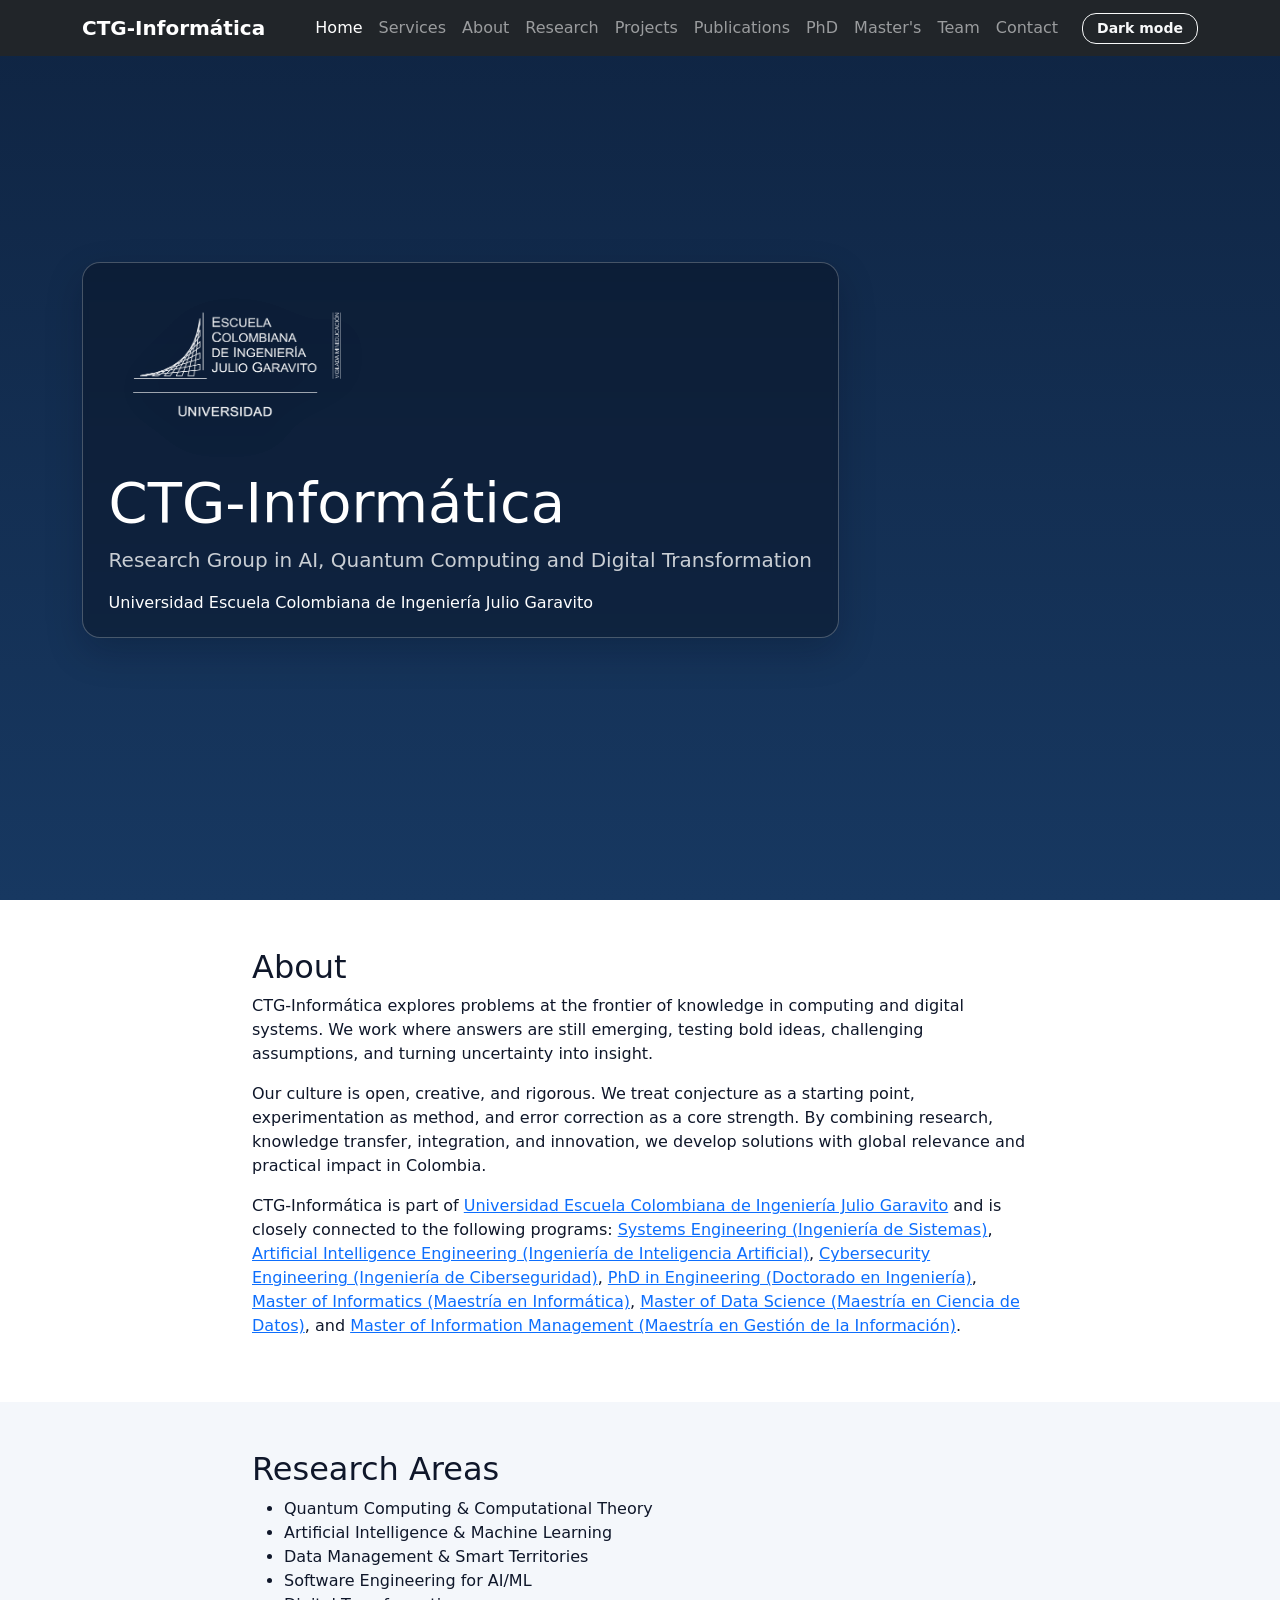
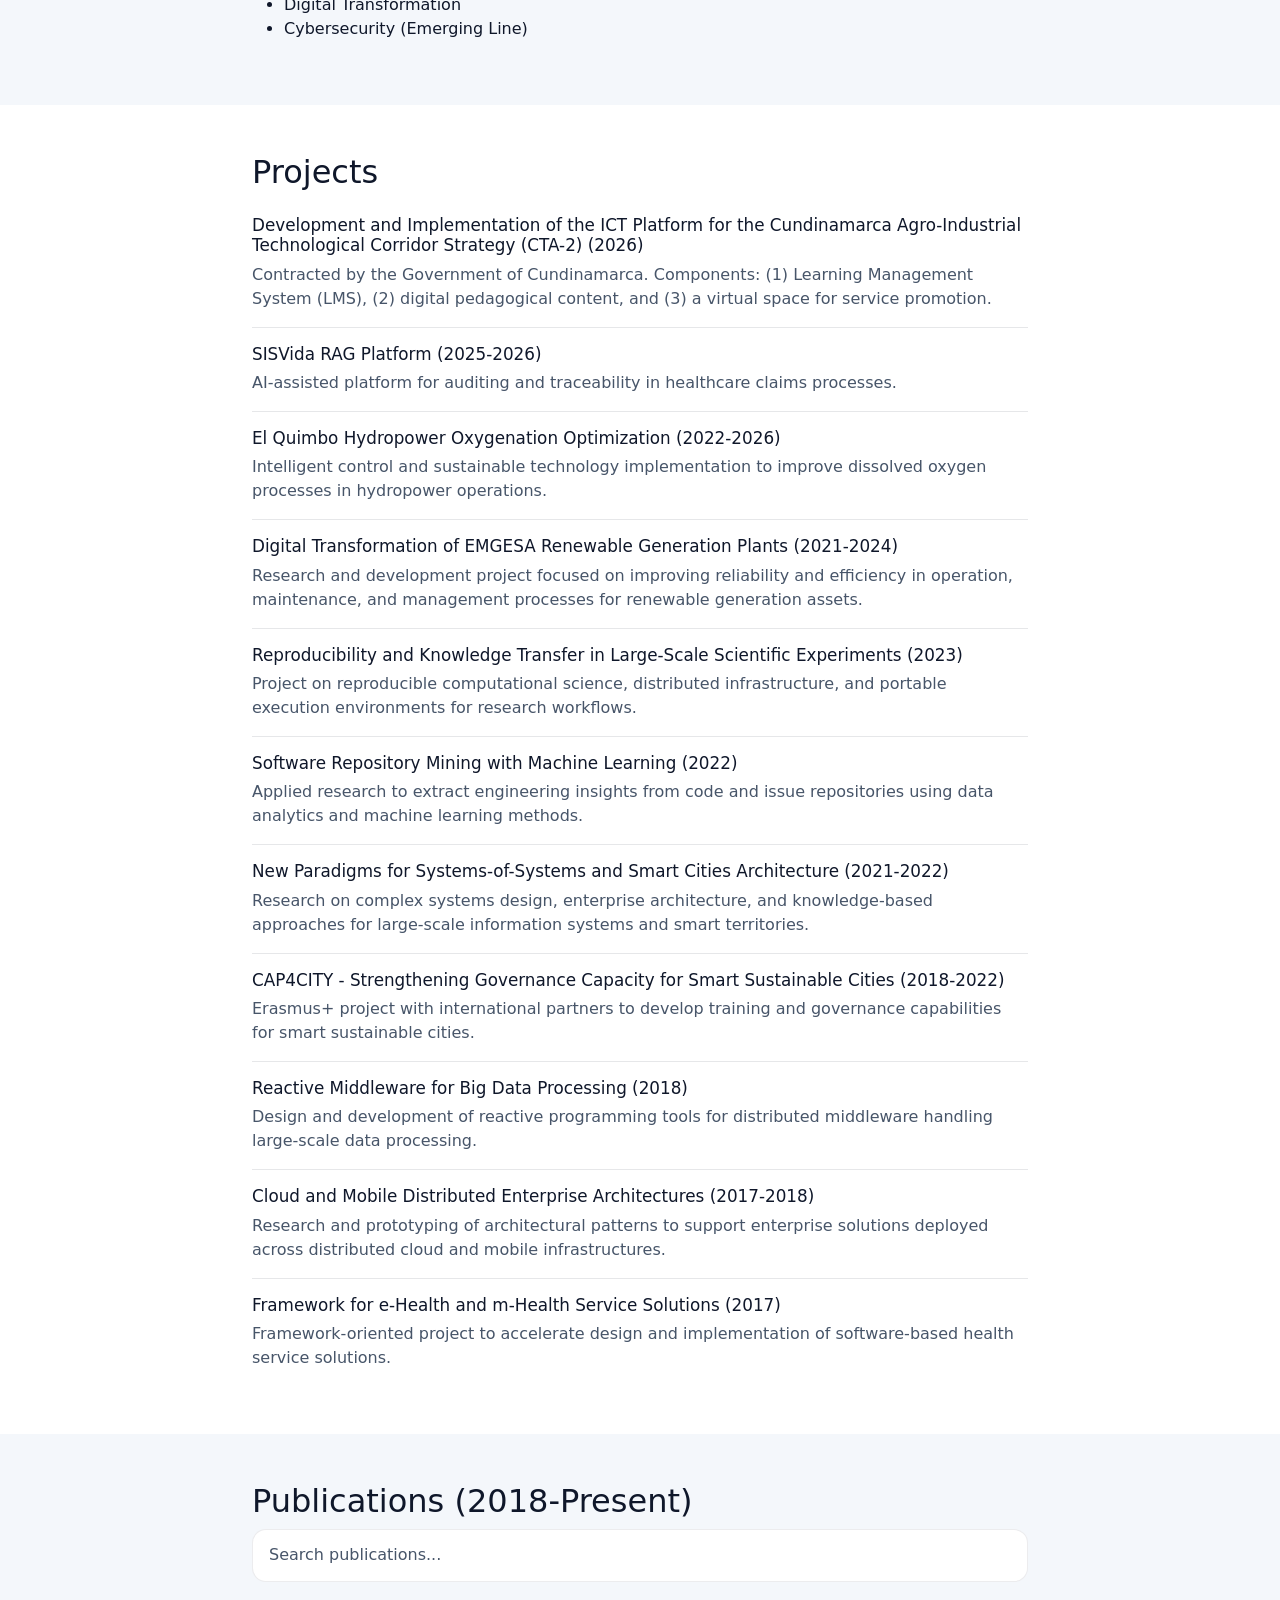
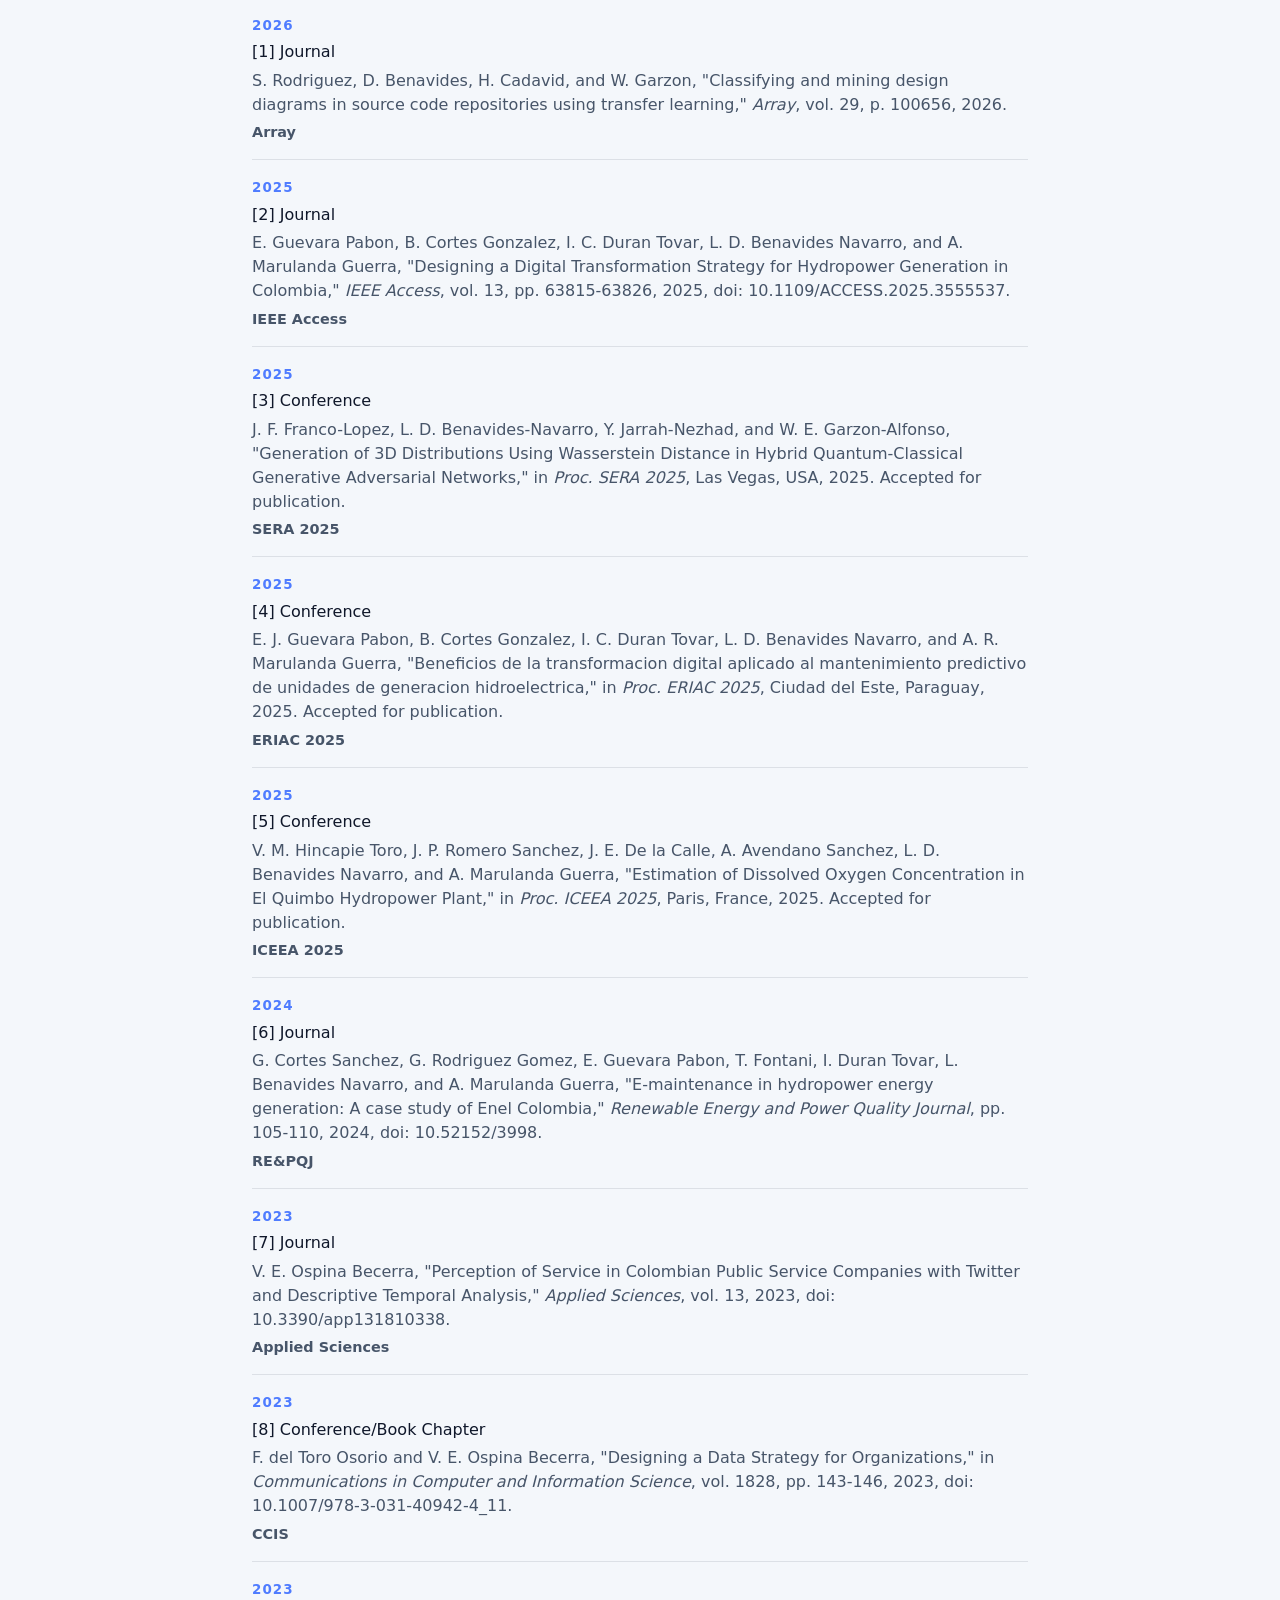
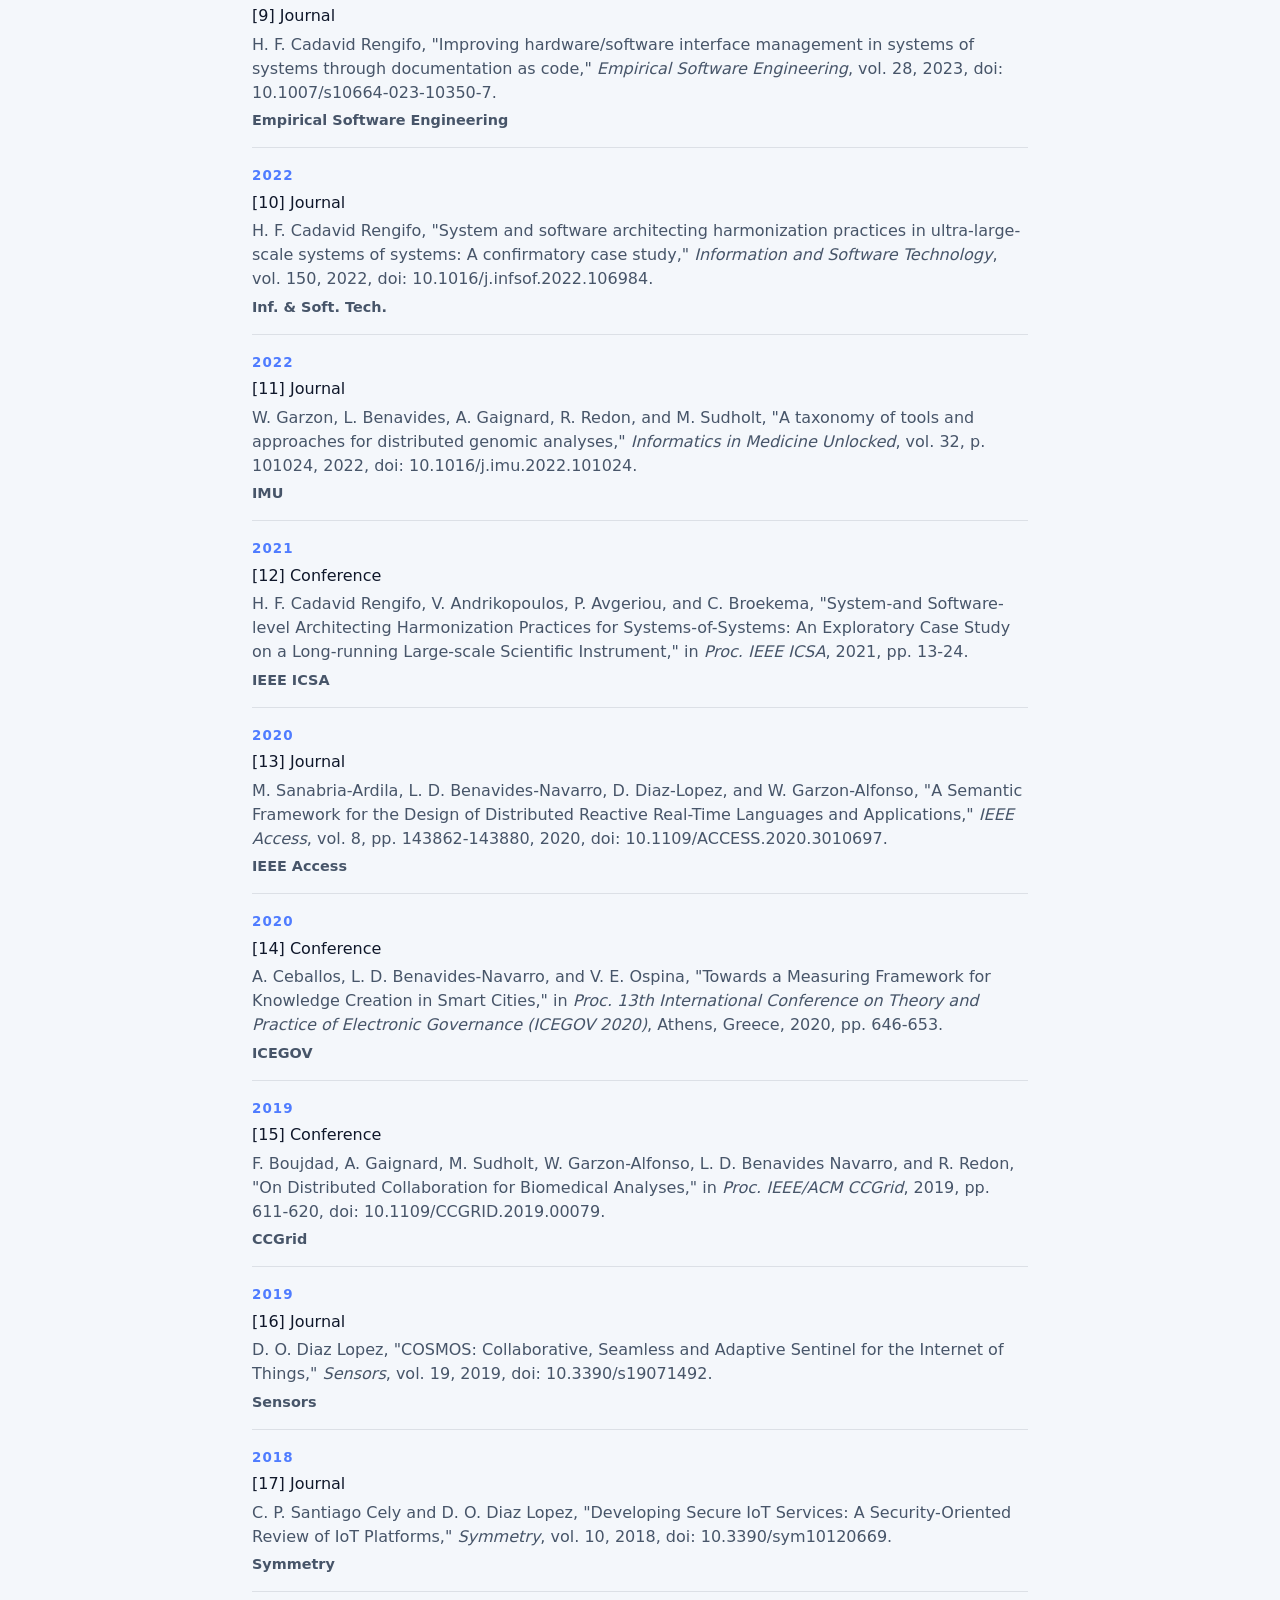
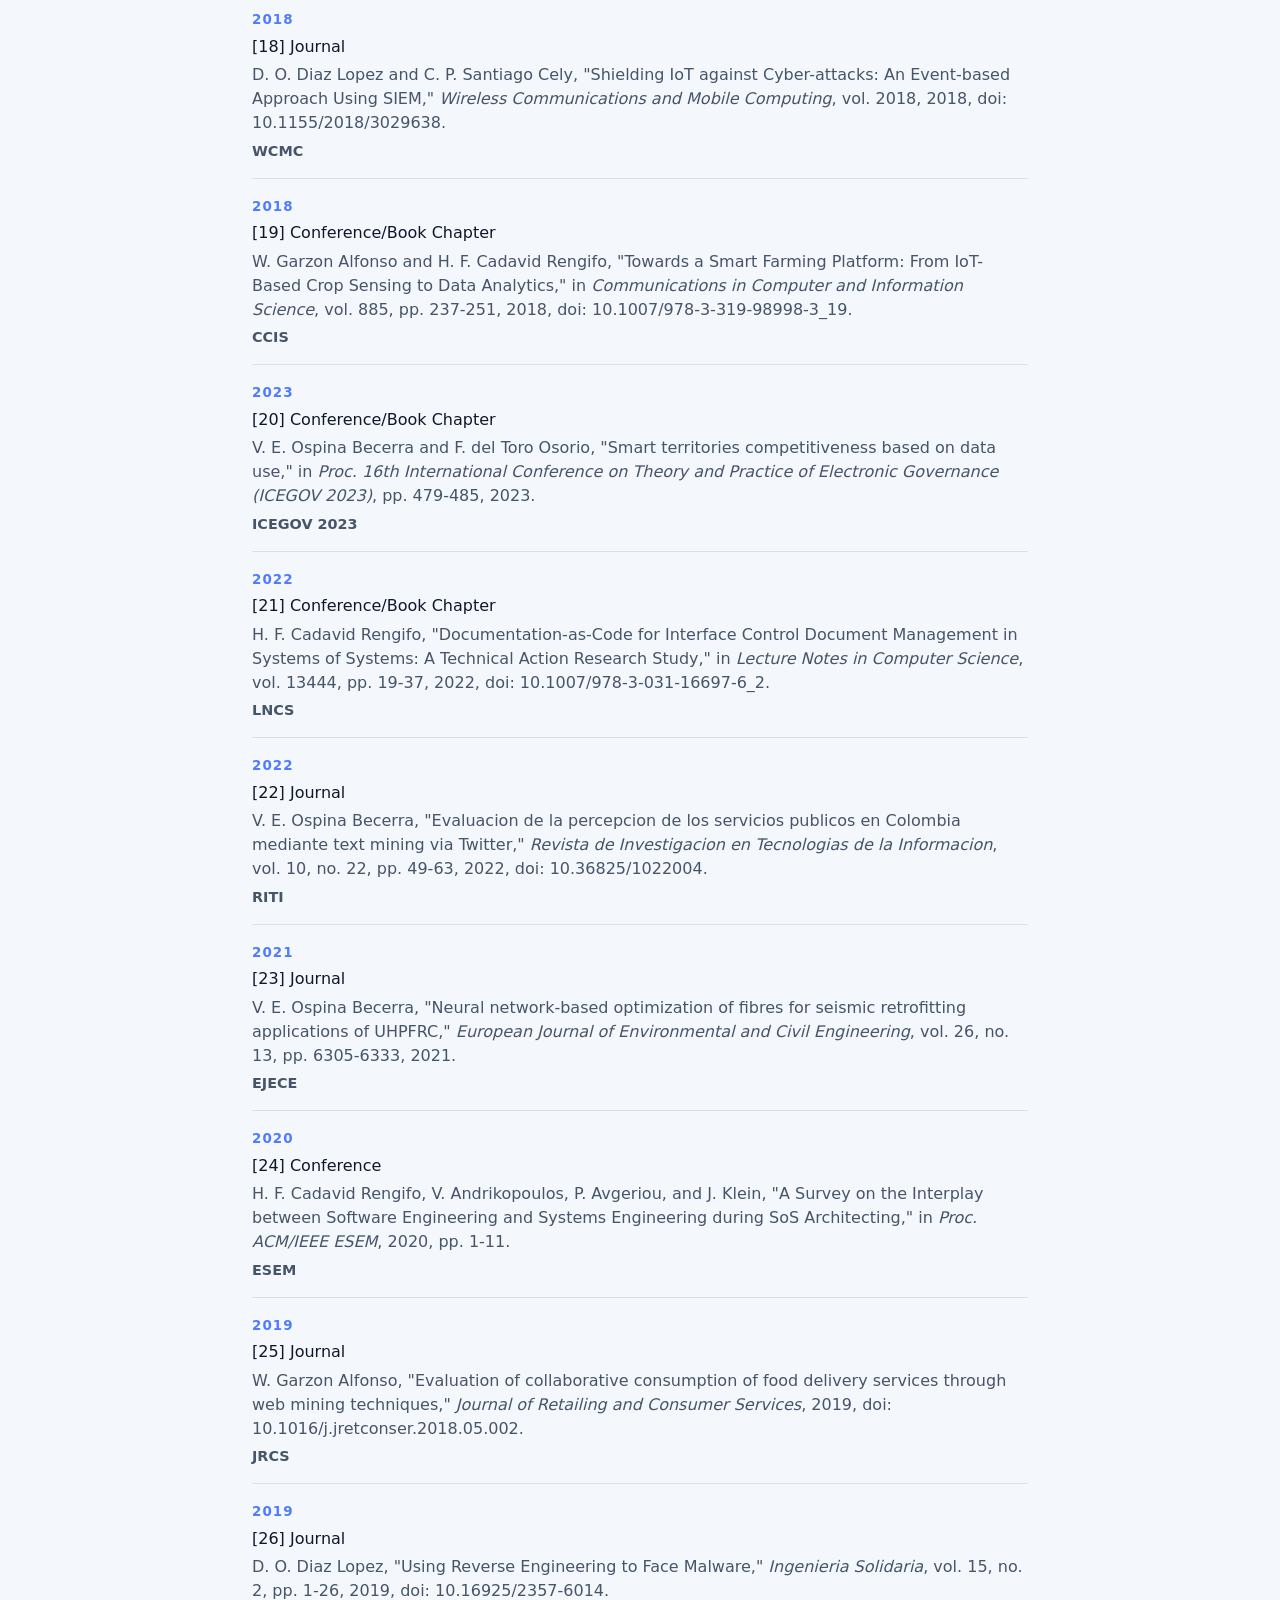
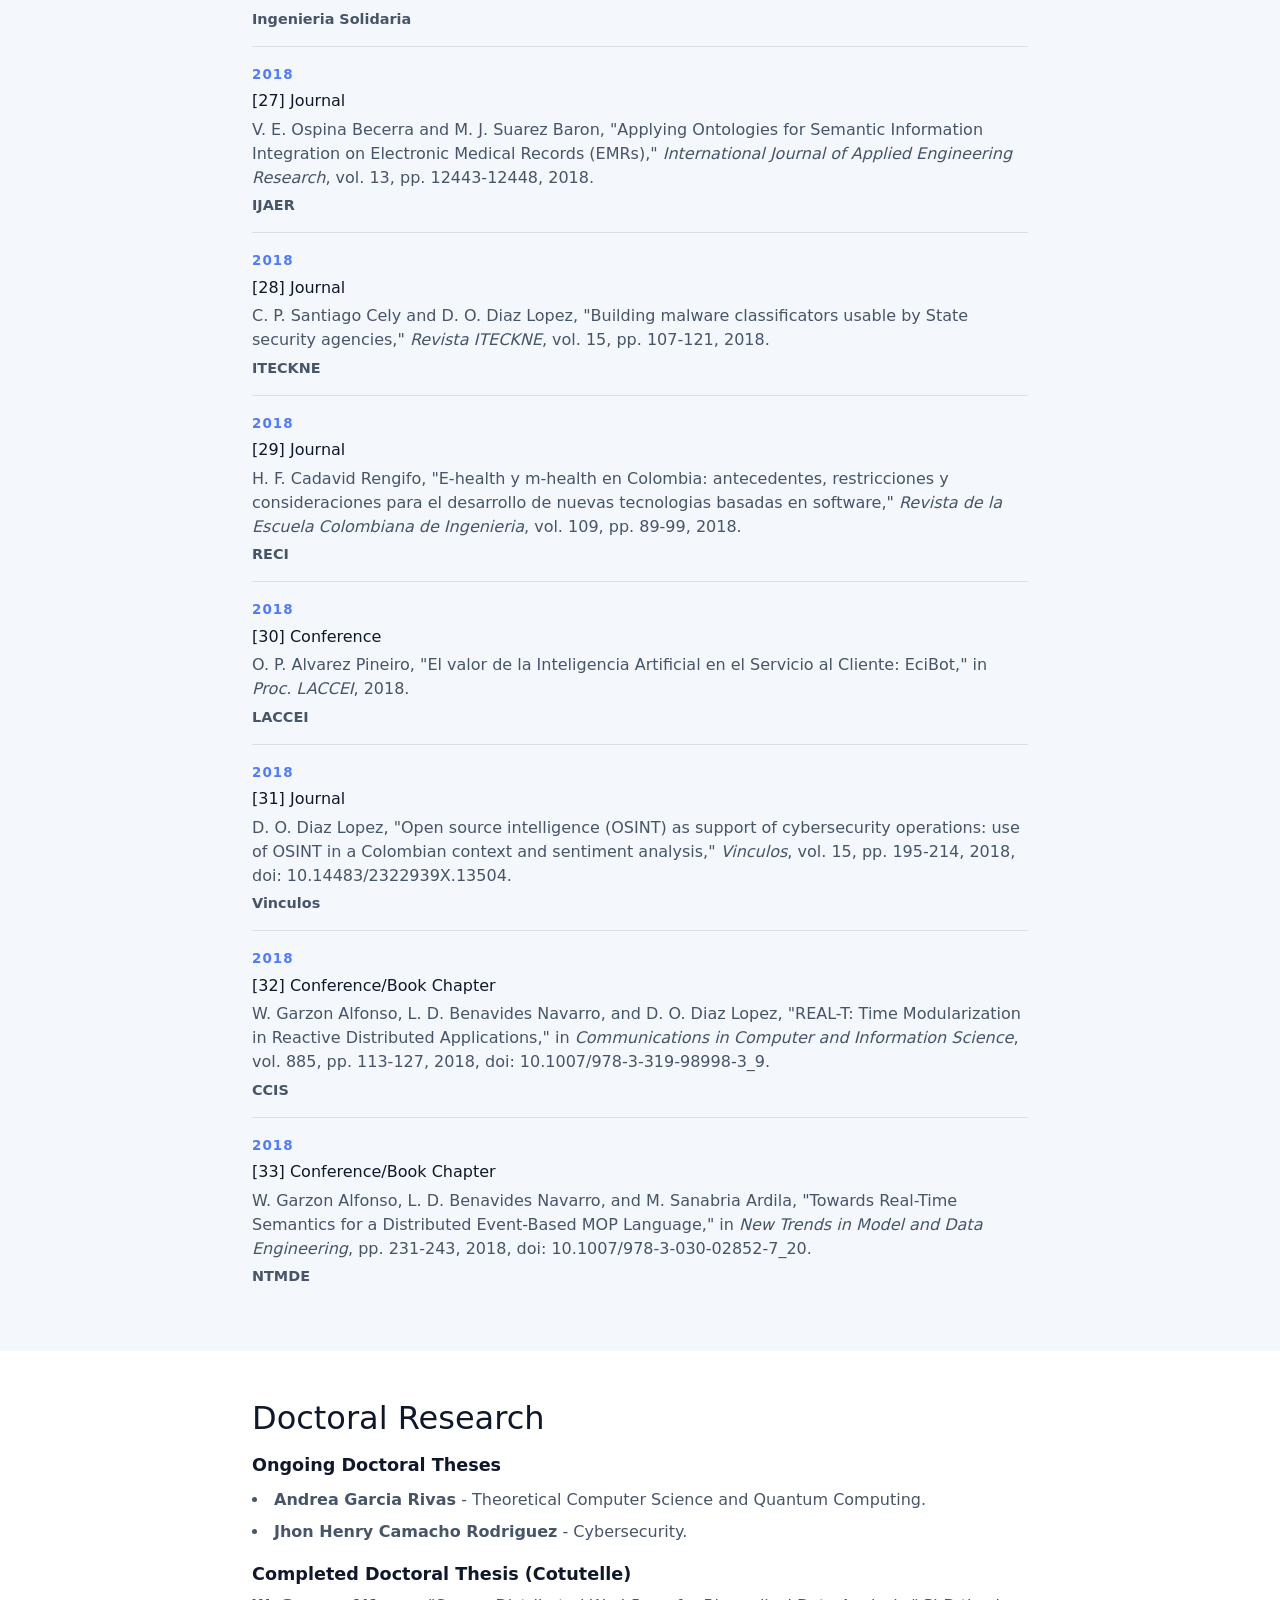
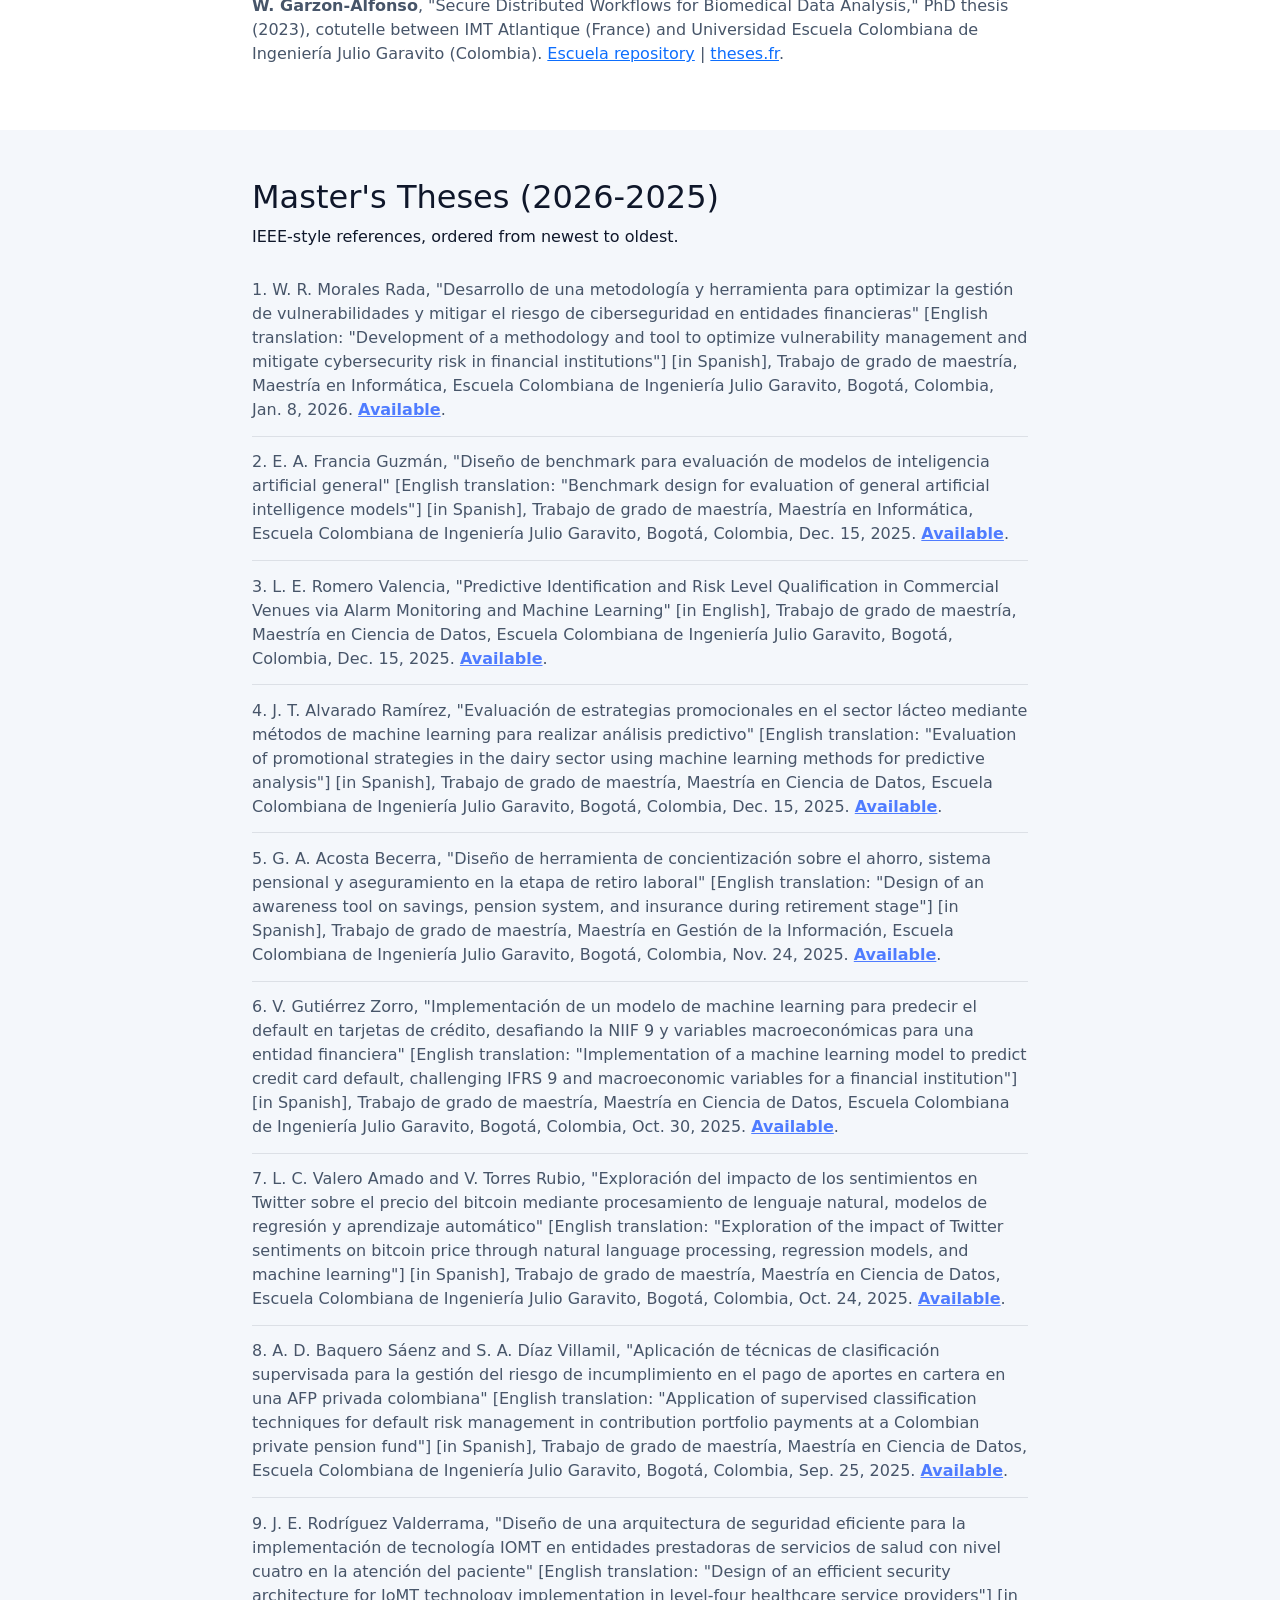
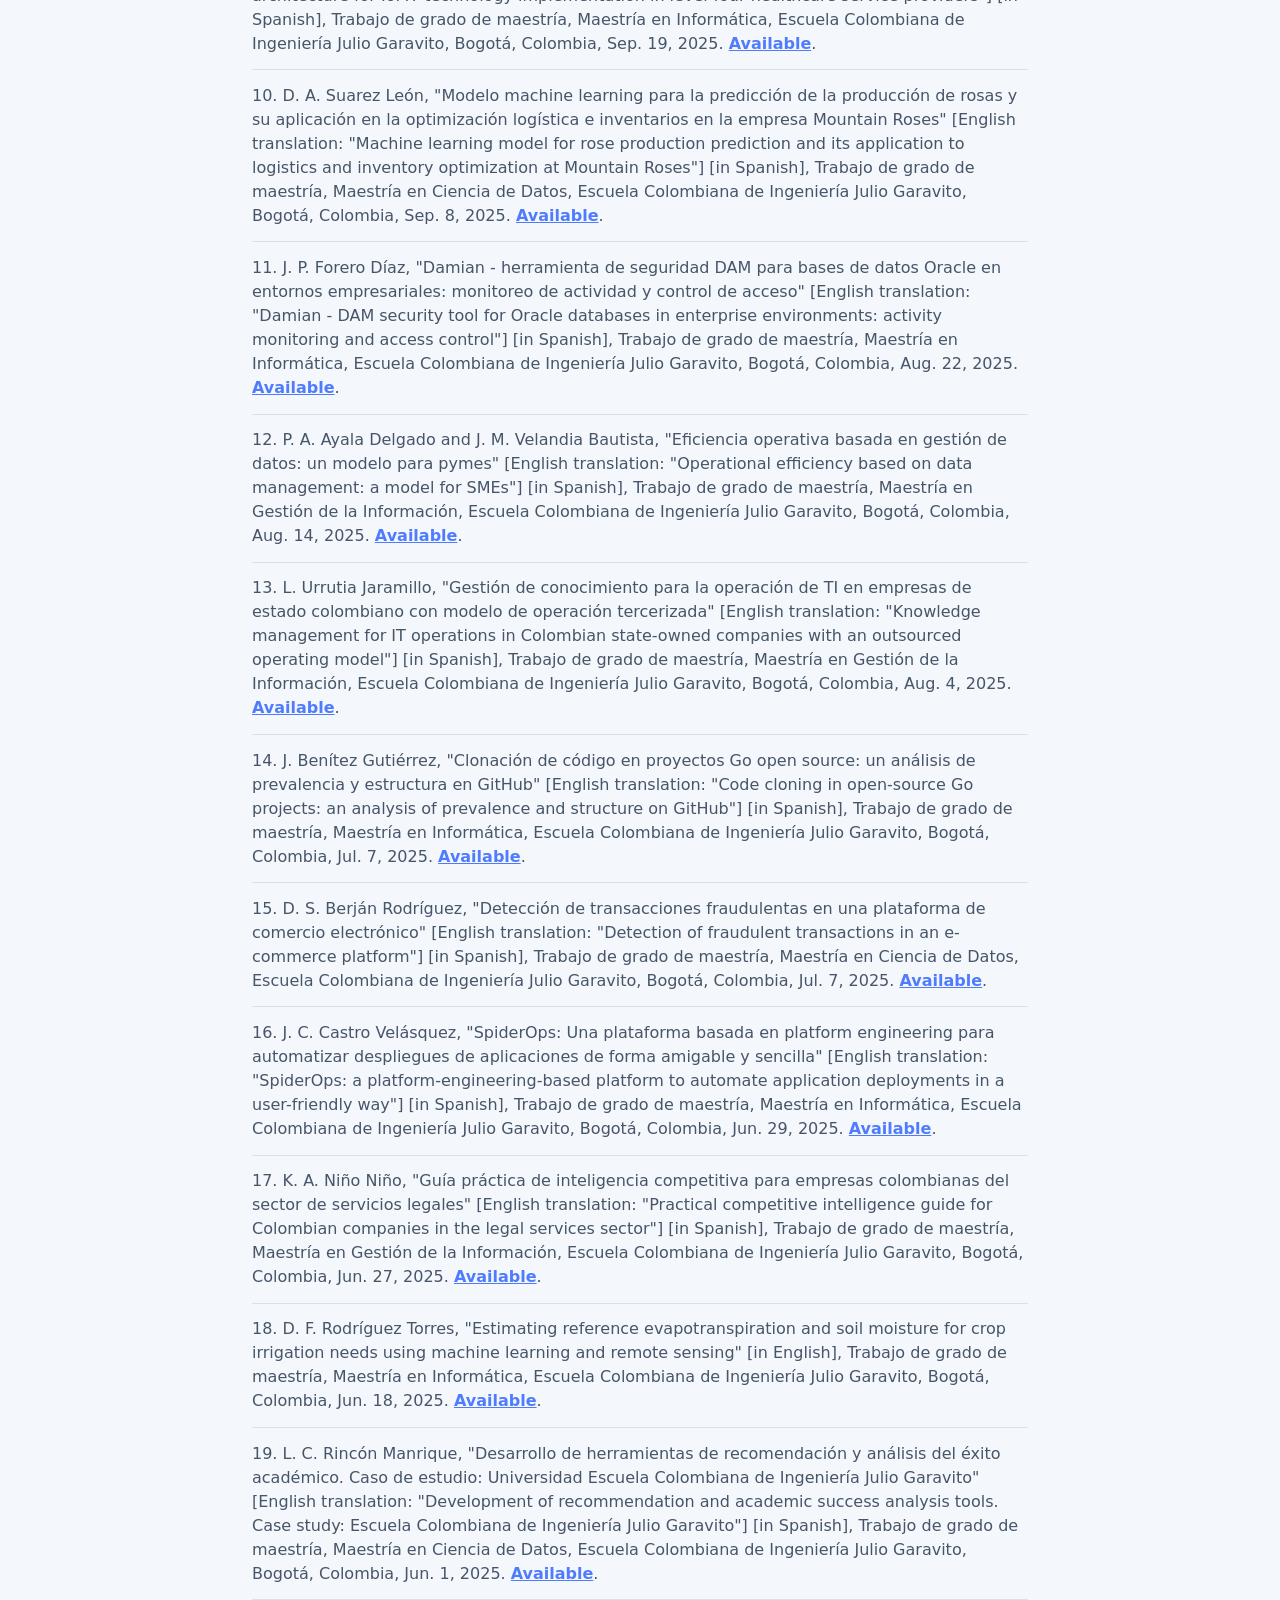
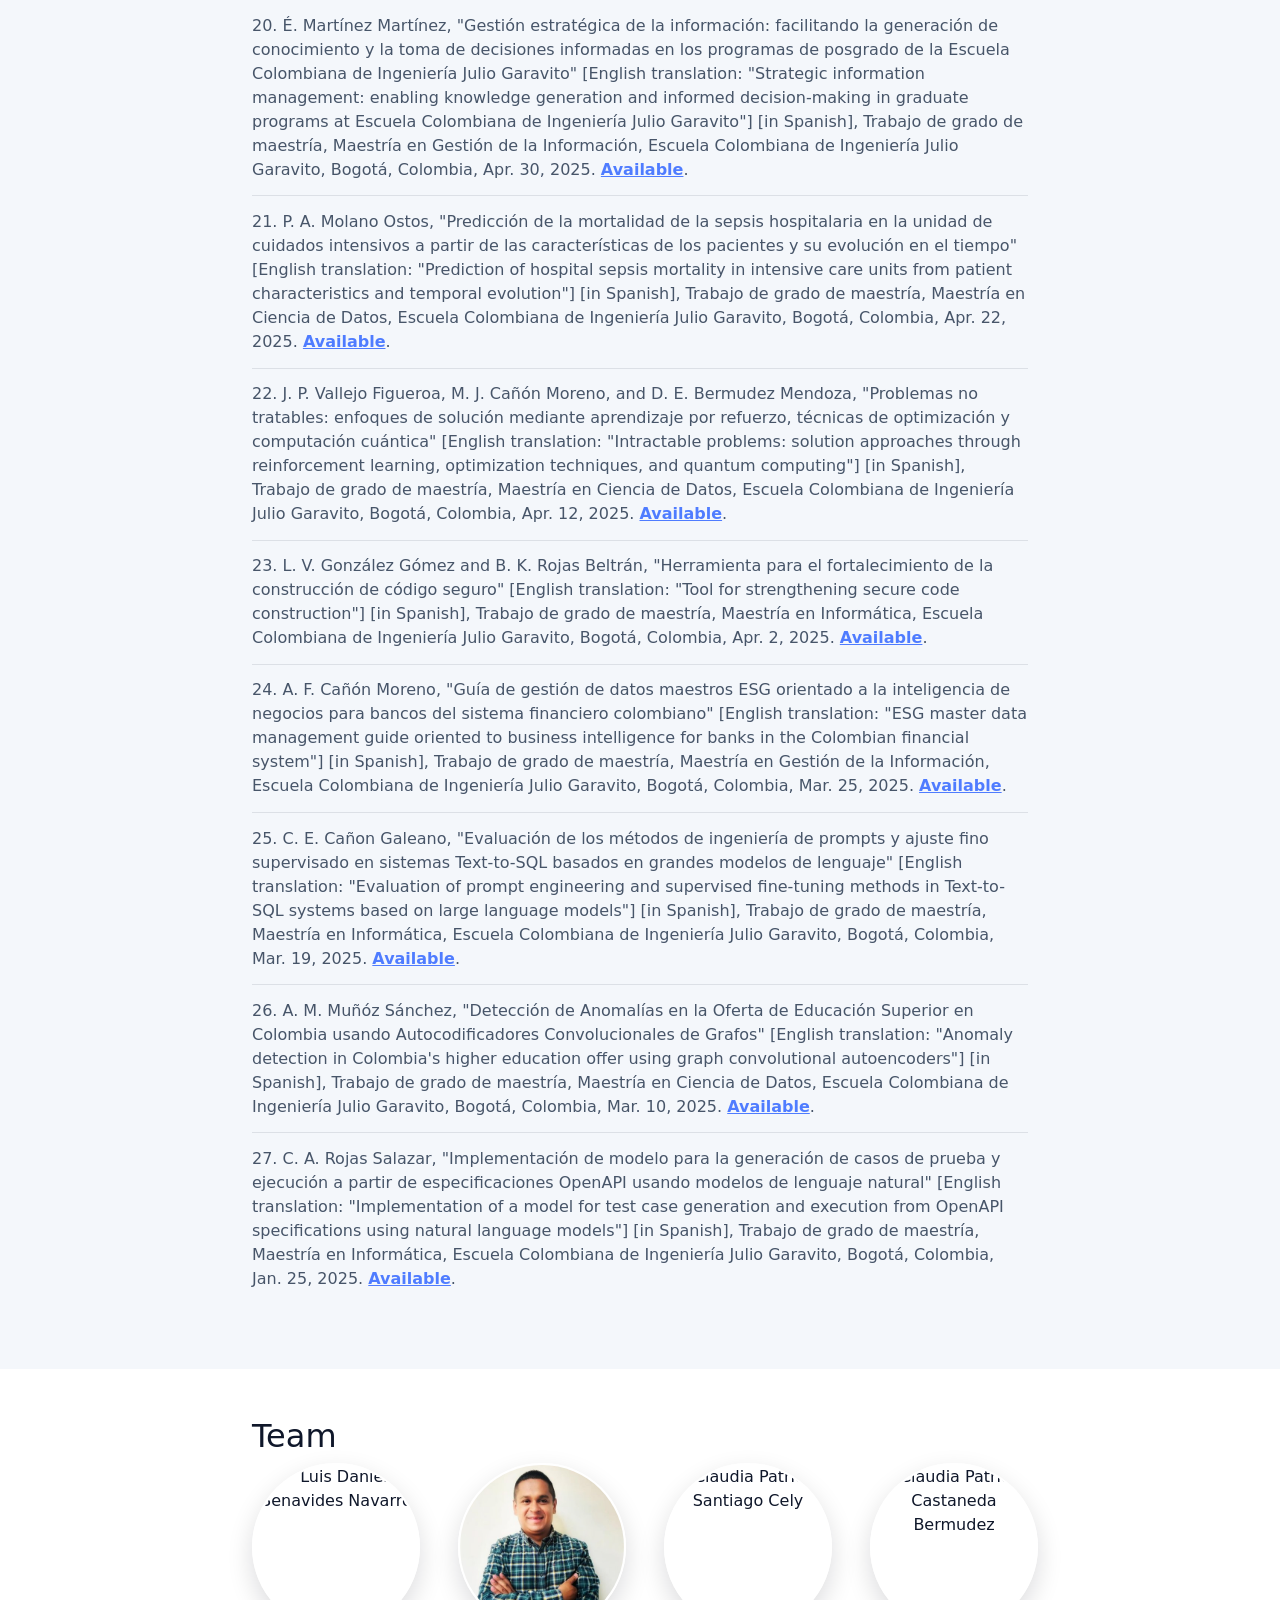
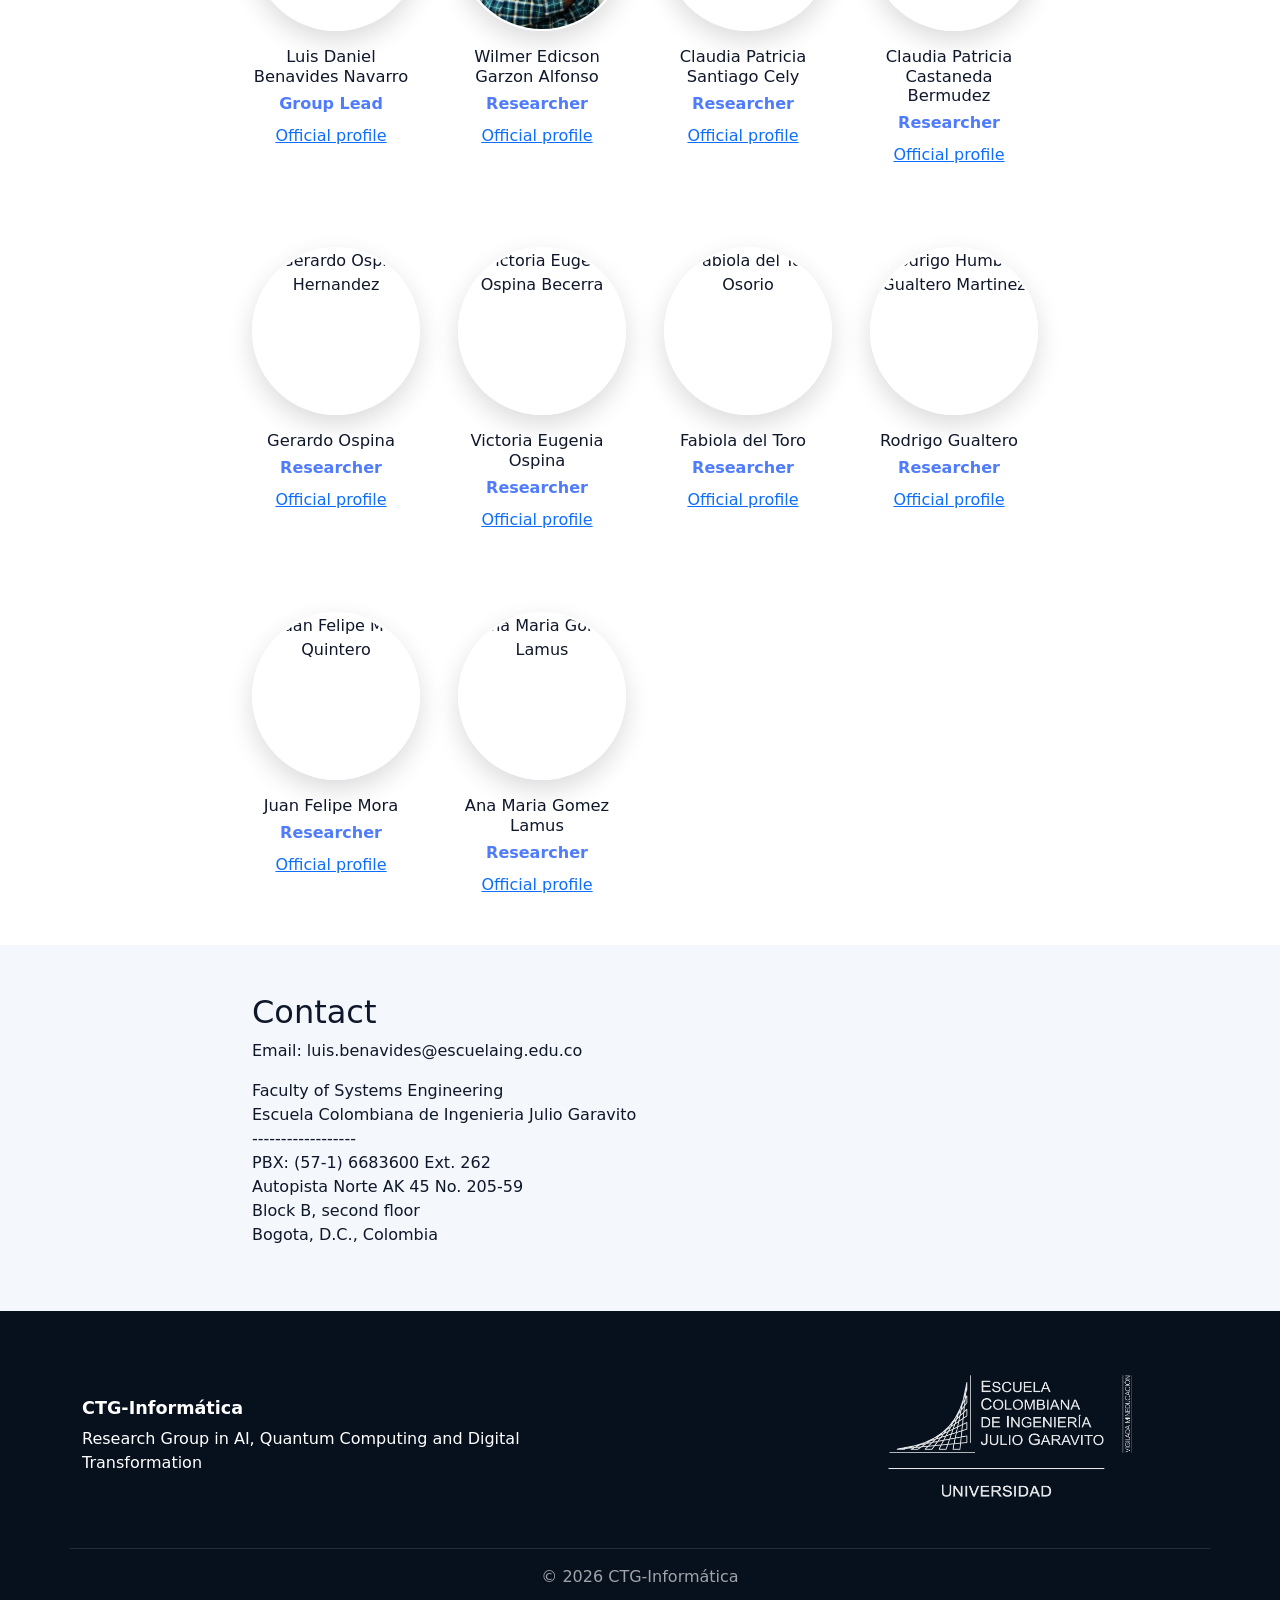
==== commit 4687b1e4: "Add institutional branding to site" ====
--- a/index.html
+++ b/index.html
@@ -60,6 +60,9 @@
 <section id="home" class="vh-100 d-flex align-items-center hero-section">
   <div class="container">
     <div class="hero-content-box">
+      <div class="hero-institutional-mark">
+        <img src="assets/img/escuela-logo-white.png" alt="Universidad Escuela Colombiana de Ingeniería Julio Garavito">
+      </div>
       <h1 class="display-4">CTG-Informática</h1>
       <p class="lead">Research Group in AI, Quantum Computing and Digital Transformation</p>
       <p>Universidad Escuela Colombiana de Ingeniería Julio Garavito</p>
@@ -603,8 +606,15 @@
   </div>
 </section>
 
-<footer class="bg-dark text-white text-center p-3">
-  <p>© 2026 CTG-Informática</p>
+<footer class="site-institutional-footer text-white">
+  <div class="container footer-institutional-content">
+    <div>
+      <p class="footer-group">CTG-Informática</p>
+      <p>Research Group in AI, Quantum Computing and Digital Transformation</p>
+    </div>
+    <img class="footer-school-logo" src="assets/img/escuela-logo-white.png" alt="Universidad Escuela Colombiana de Ingeniería Julio Garavito">
+  </div>
+  <p class="footer-copy">© 2026 CTG-Informática</p>
 </footer>
 
 <script src="https://cdn.jsdelivr.net/npm/bootstrap@5.3.3/dist/js/bootstrap.bundle.min.js"></script>
--- a/assets/css/custom.css
+++ b/assets/css/custom.css
@@ -121,6 +121,11 @@
   color: white;
 }
 
+.hero-section > .container {
+  position: relative;
+  z-index: 2;
+}
+
 .hero-bg {
   position: absolute;
   inset: 0;
@@ -174,6 +179,27 @@
   margin-bottom: 0;
 }
 
+.hero-institutional-mark {
+  width: clamp(190px, 20vw, 330px);
+  margin-left: -1.15rem;
+  margin-bottom: 2rem;
+  opacity: .92;
+  filter: drop-shadow(0 10px 22px rgba(0, 0, 0, .34));
+  pointer-events: none;
+}
+
+.hero-content-box .hero-institutional-mark {
+  width: clamp(210px, 24vw, 360px);
+  margin-left: -1.15rem;
+  margin-bottom: 1.65rem;
+}
+
+.hero-institutional-mark img {
+  display: block;
+  width: 100%;
+  height: auto;
+}
+
 .glass-card,
 .metric-card,
 .info-card,
@@ -445,8 +471,9 @@
   position: absolute;
   inset: 0;
   background:
-    linear-gradient(90deg, rgba(5, 12, 24, .92) 0%, rgba(5, 12, 24, .68) 44%, rgba(5, 12, 24, .22) 100%),
-    linear-gradient(180deg, rgba(5, 12, 24, .14), rgba(5, 12, 24, .62));
+    radial-gradient(ellipse at 18% 52%, rgba(5, 12, 24, .64) 0%, rgba(5, 12, 24, .34) 38%, transparent 68%),
+    linear-gradient(90deg, rgba(5, 12, 24, .66) 0%, rgba(5, 12, 24, .32) 44%, rgba(5, 12, 24, .04) 100%),
+    linear-gradient(180deg, rgba(5, 12, 24, .03), rgba(5, 12, 24, .20));
 }
 
 .agent-automation-hero {
@@ -463,11 +490,12 @@
 
 .solution-hero .container {
   position: relative;
-  z-index: 1;
+  z-index: 2;
 }
 
 .solution-hero-copy {
   max-width: 720px;
+  text-shadow: 0 2px 18px rgba(0, 0, 0, .42);
 }
 
 .solution-hero-copy .lead {
@@ -1173,6 +1201,45 @@
   color: rgba(255,255,255,.76);
 }
 
+.site-institutional-footer {
+  background: #07101d;
+  color: rgba(255, 255, 255, .78);
+  padding: 2rem 0 1rem;
+}
+
+.footer-institutional-content {
+  display: flex;
+  gap: 2rem;
+  align-items: center;
+  justify-content: space-between;
+  padding-bottom: 1.25rem;
+  border-bottom: 1px solid rgba(255, 255, 255, .12);
+}
+
+.footer-group {
+  color: #fff;
+  font-size: 1.1rem;
+  font-weight: 800;
+  margin-bottom: .35rem;
+}
+
+.footer-institutional-content p:not(.footer-group) {
+  max-width: 520px;
+  margin-bottom: 0;
+}
+
+.footer-school-logo {
+  width: min(360px, 42vw);
+  height: auto;
+  opacity: .9;
+}
+
+.footer-copy {
+  margin: 1rem 0 0;
+  text-align: center;
+  color: rgba(255, 255, 255, .62);
+}
+
 .back-to-top {
   color: #b9ccff;
 }
@@ -1256,6 +1323,21 @@
   .cta-banner,
   .publication-item {
     flex-direction: column;
+  }
+
+  .hero-institutional-mark {
+    width: min(48vw, 300px);
+    margin-left: 0;
+    opacity: .86;
+  }
+
+  .footer-institutional-content {
+    flex-direction: column;
+    align-items: flex-start;
+  }
+
+  .footer-school-logo {
+    width: min(320px, 100%);
   }
 }
 
@@ -1280,4 +1362,10 @@
   .hero-section .display-4 {
     font-size: 2.35rem;
   }
-}
+
+  .hero-institutional-mark {
+    width: min(76vw, 260px);
+    margin-left: 0;
+    margin-bottom: 1.25rem;
+  }
+}
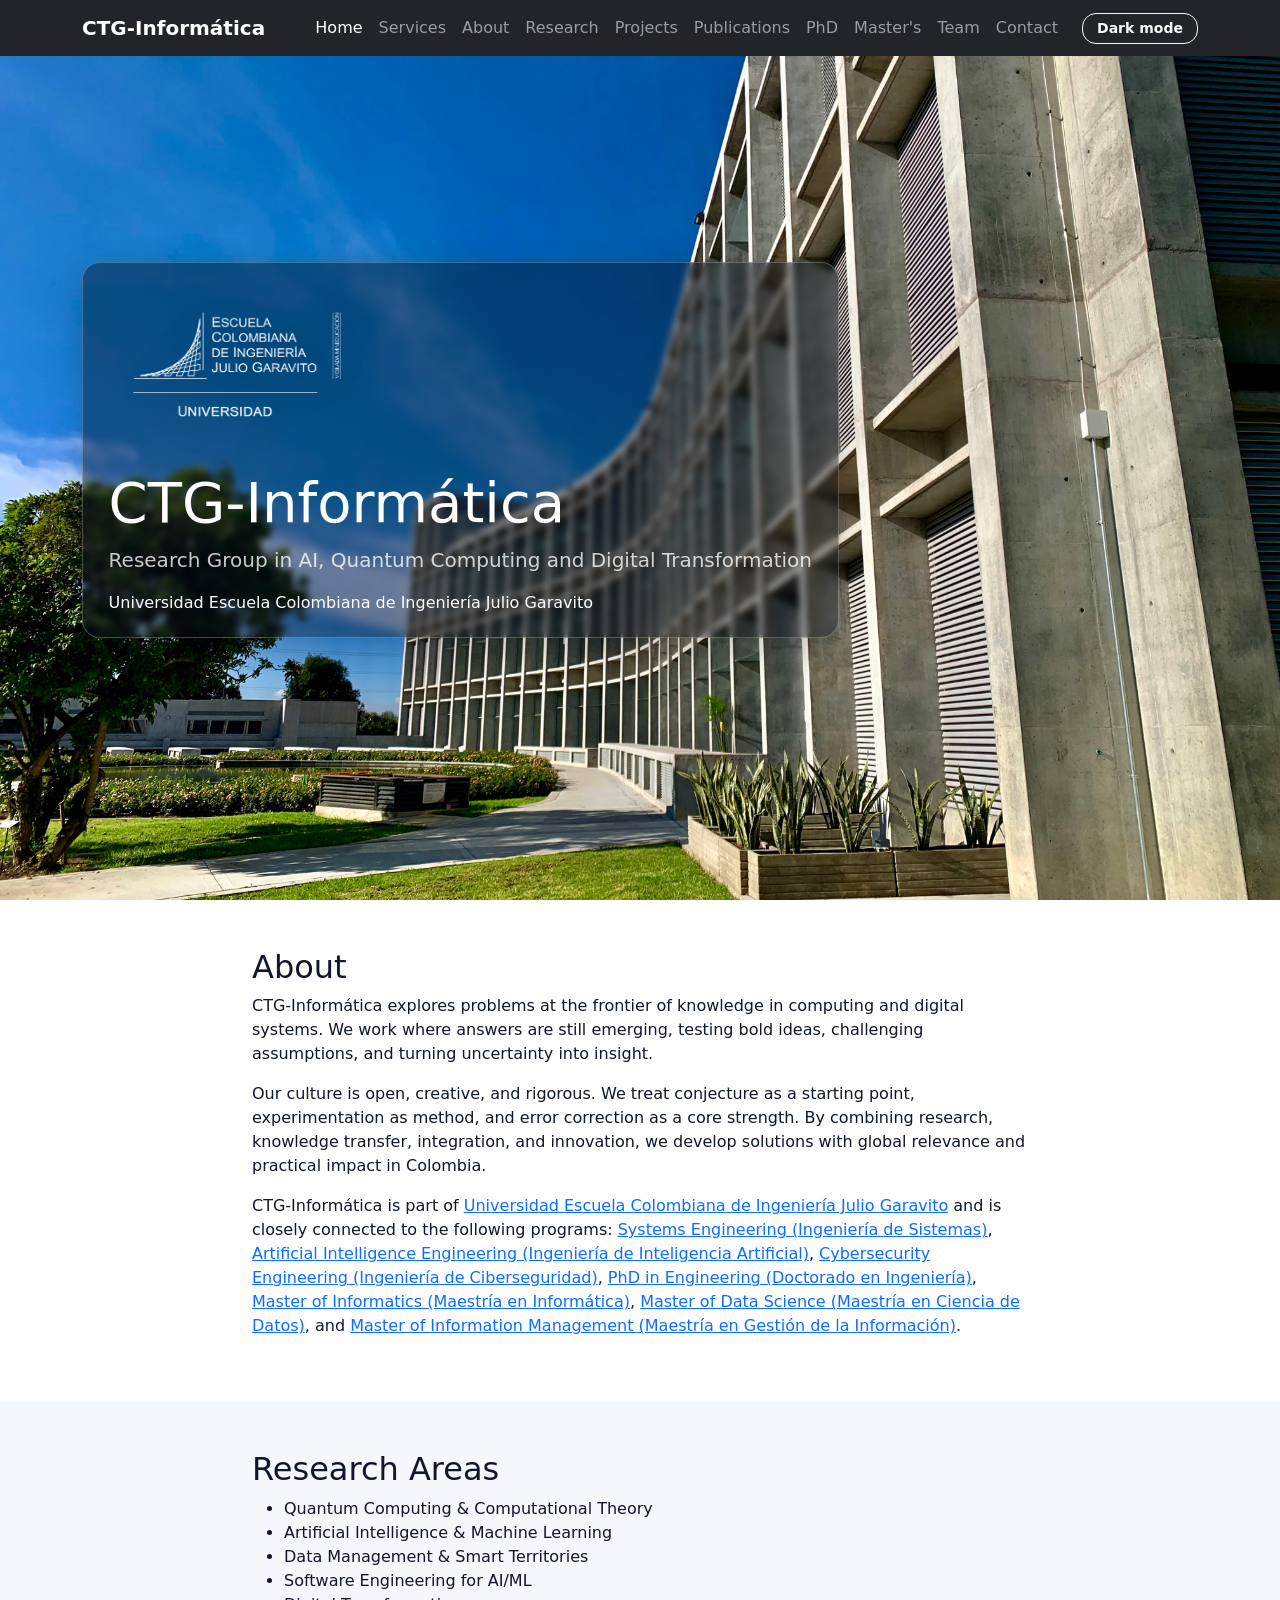
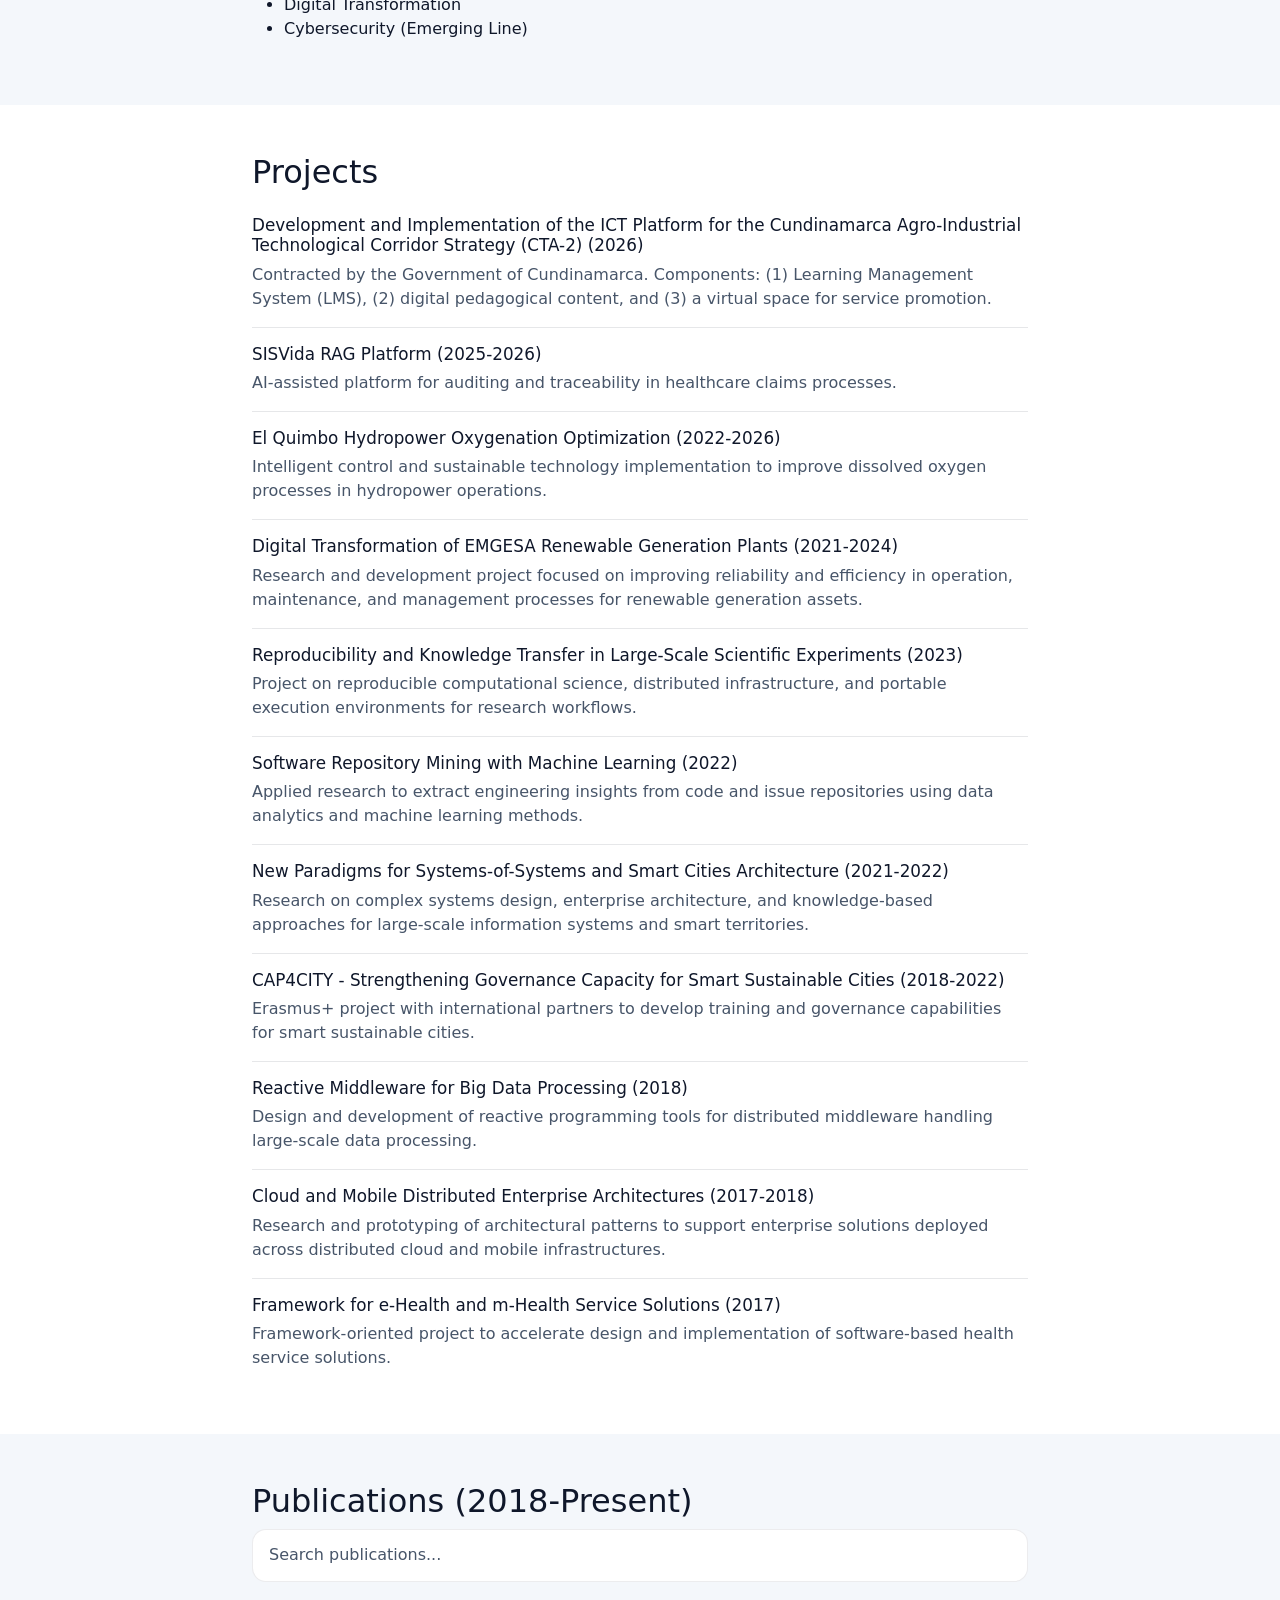
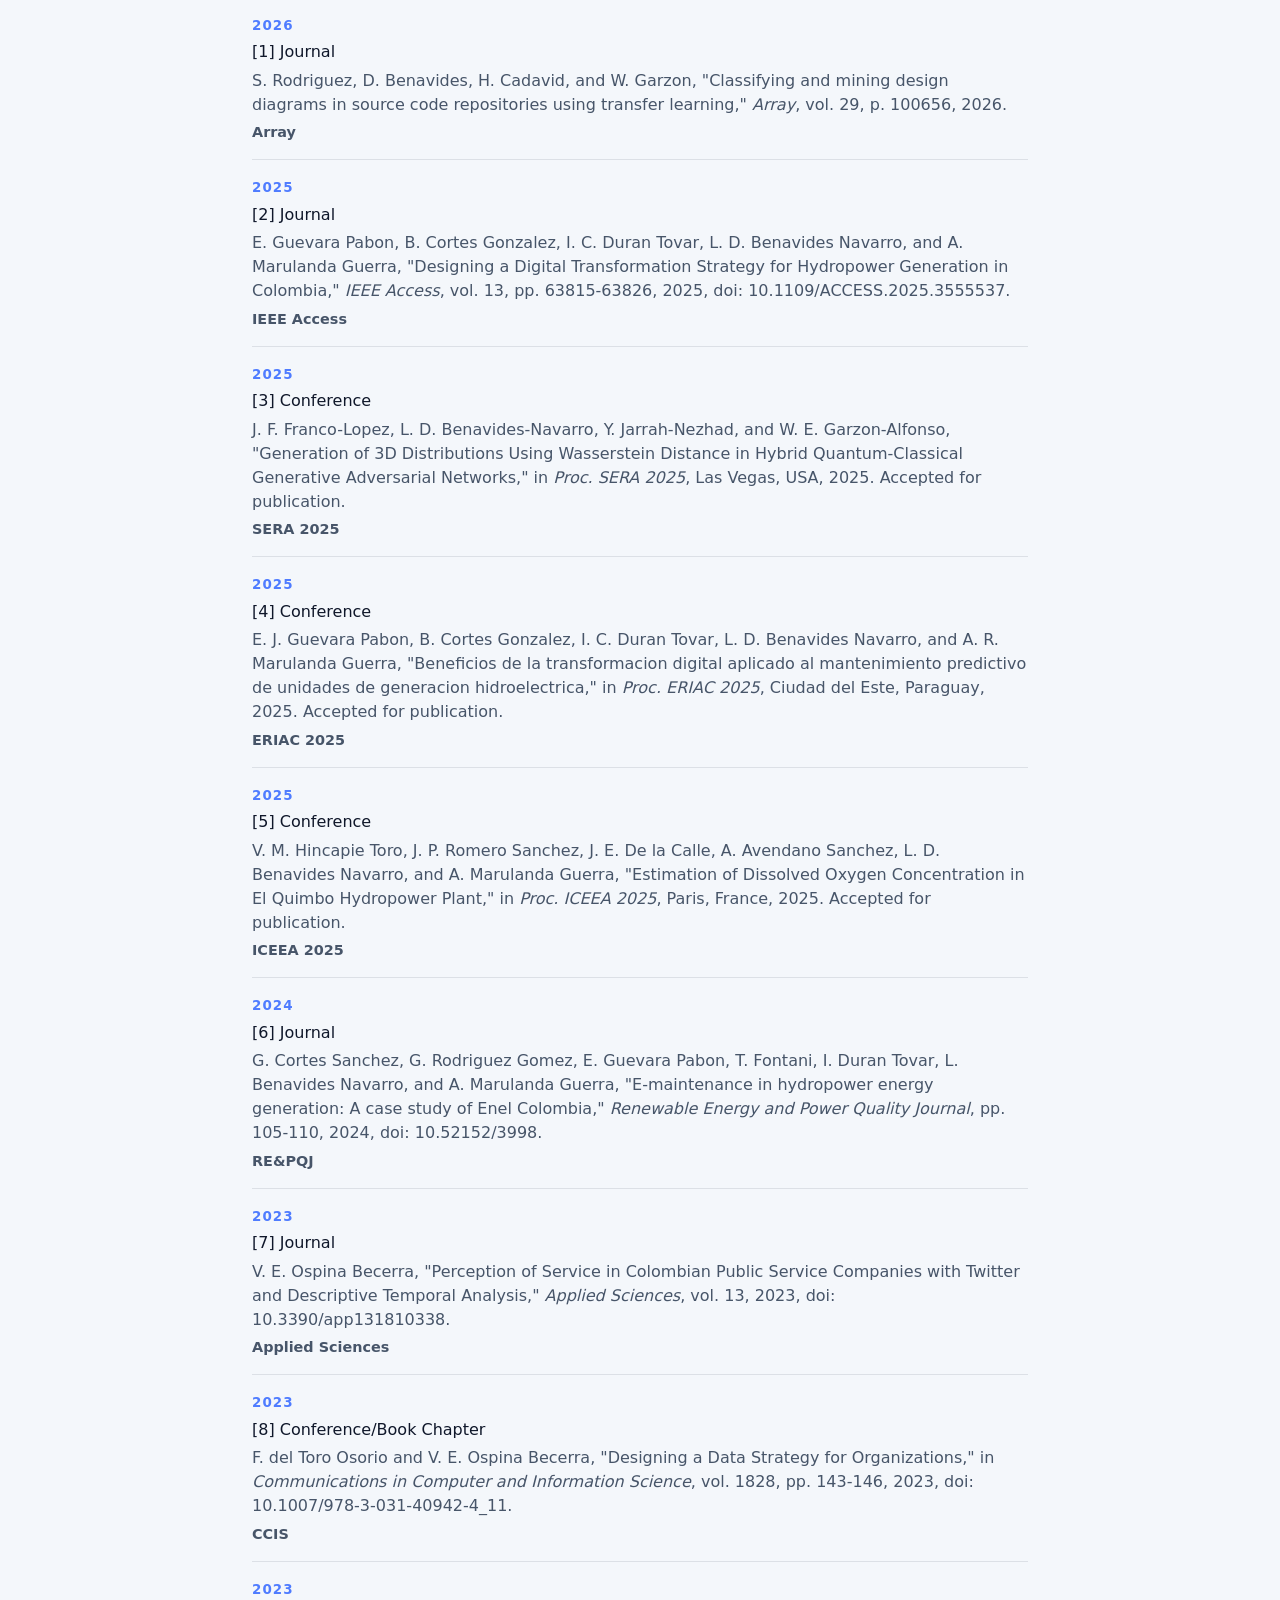
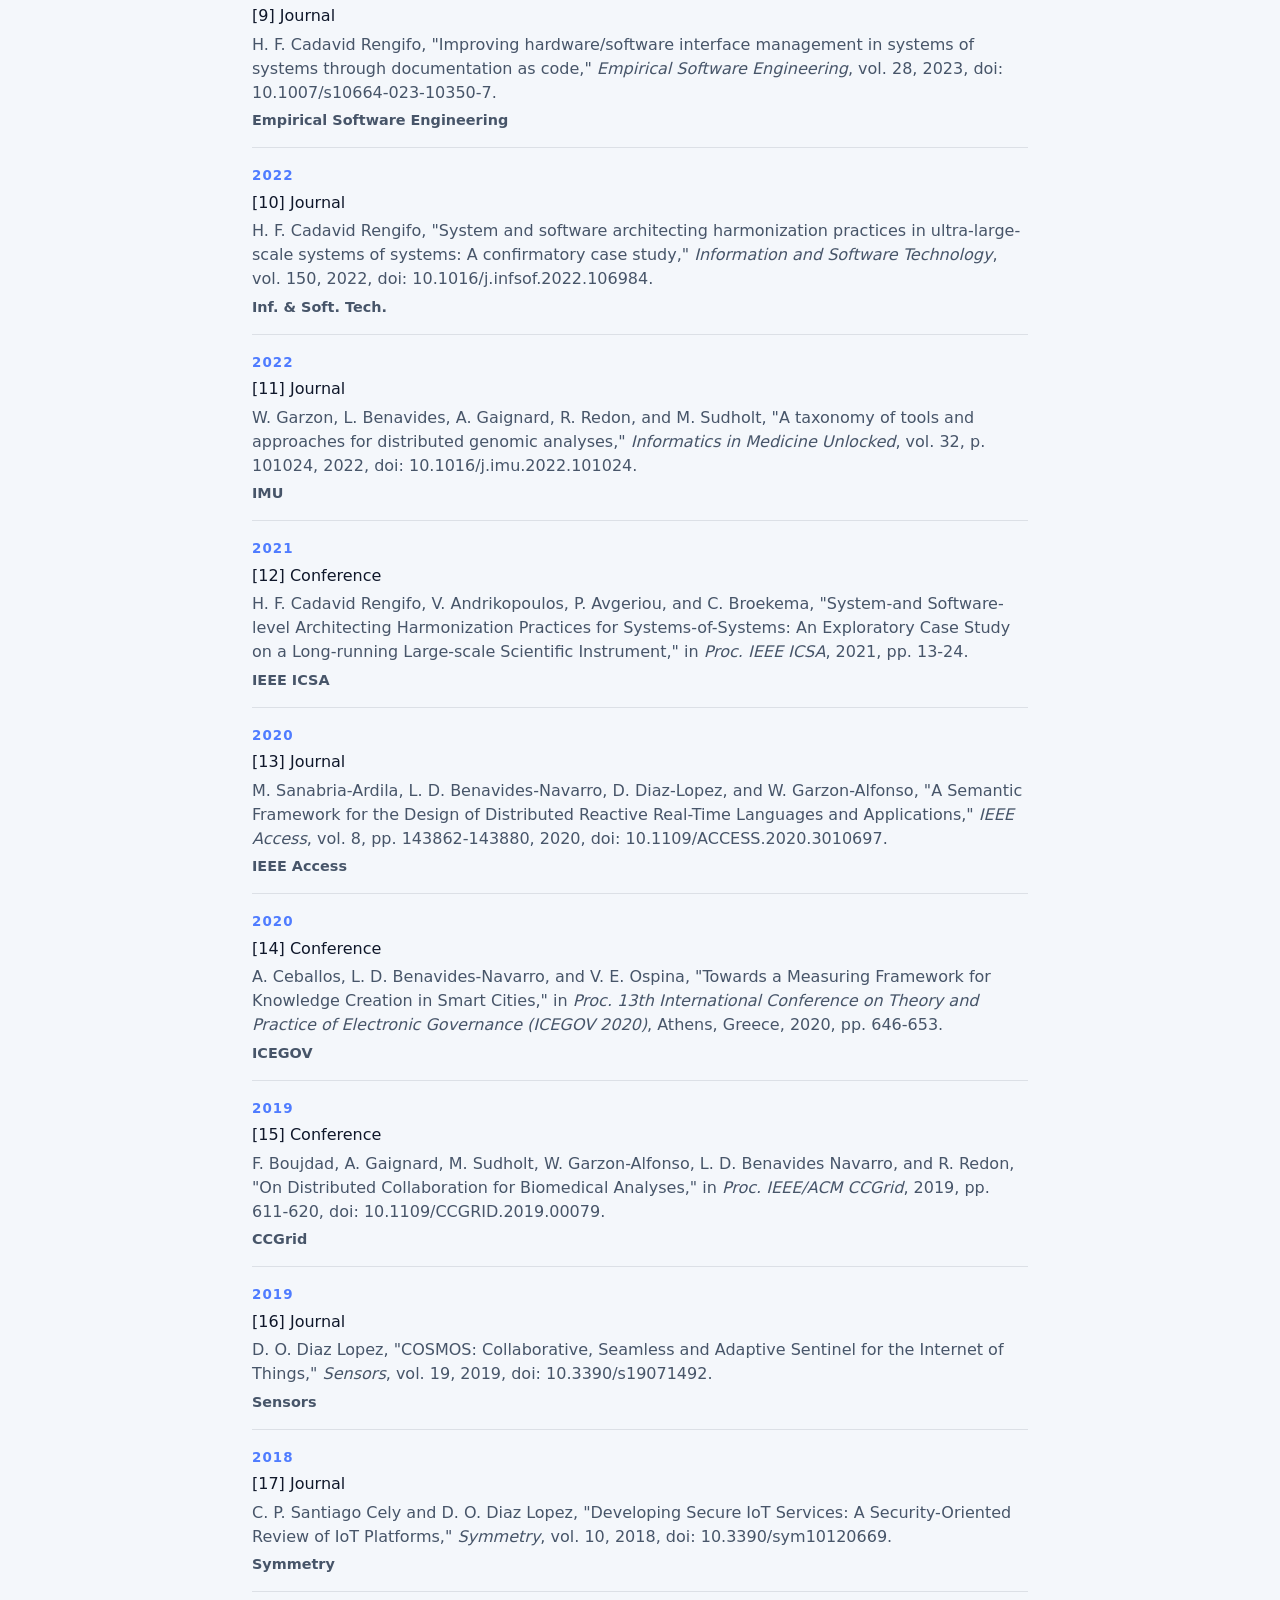
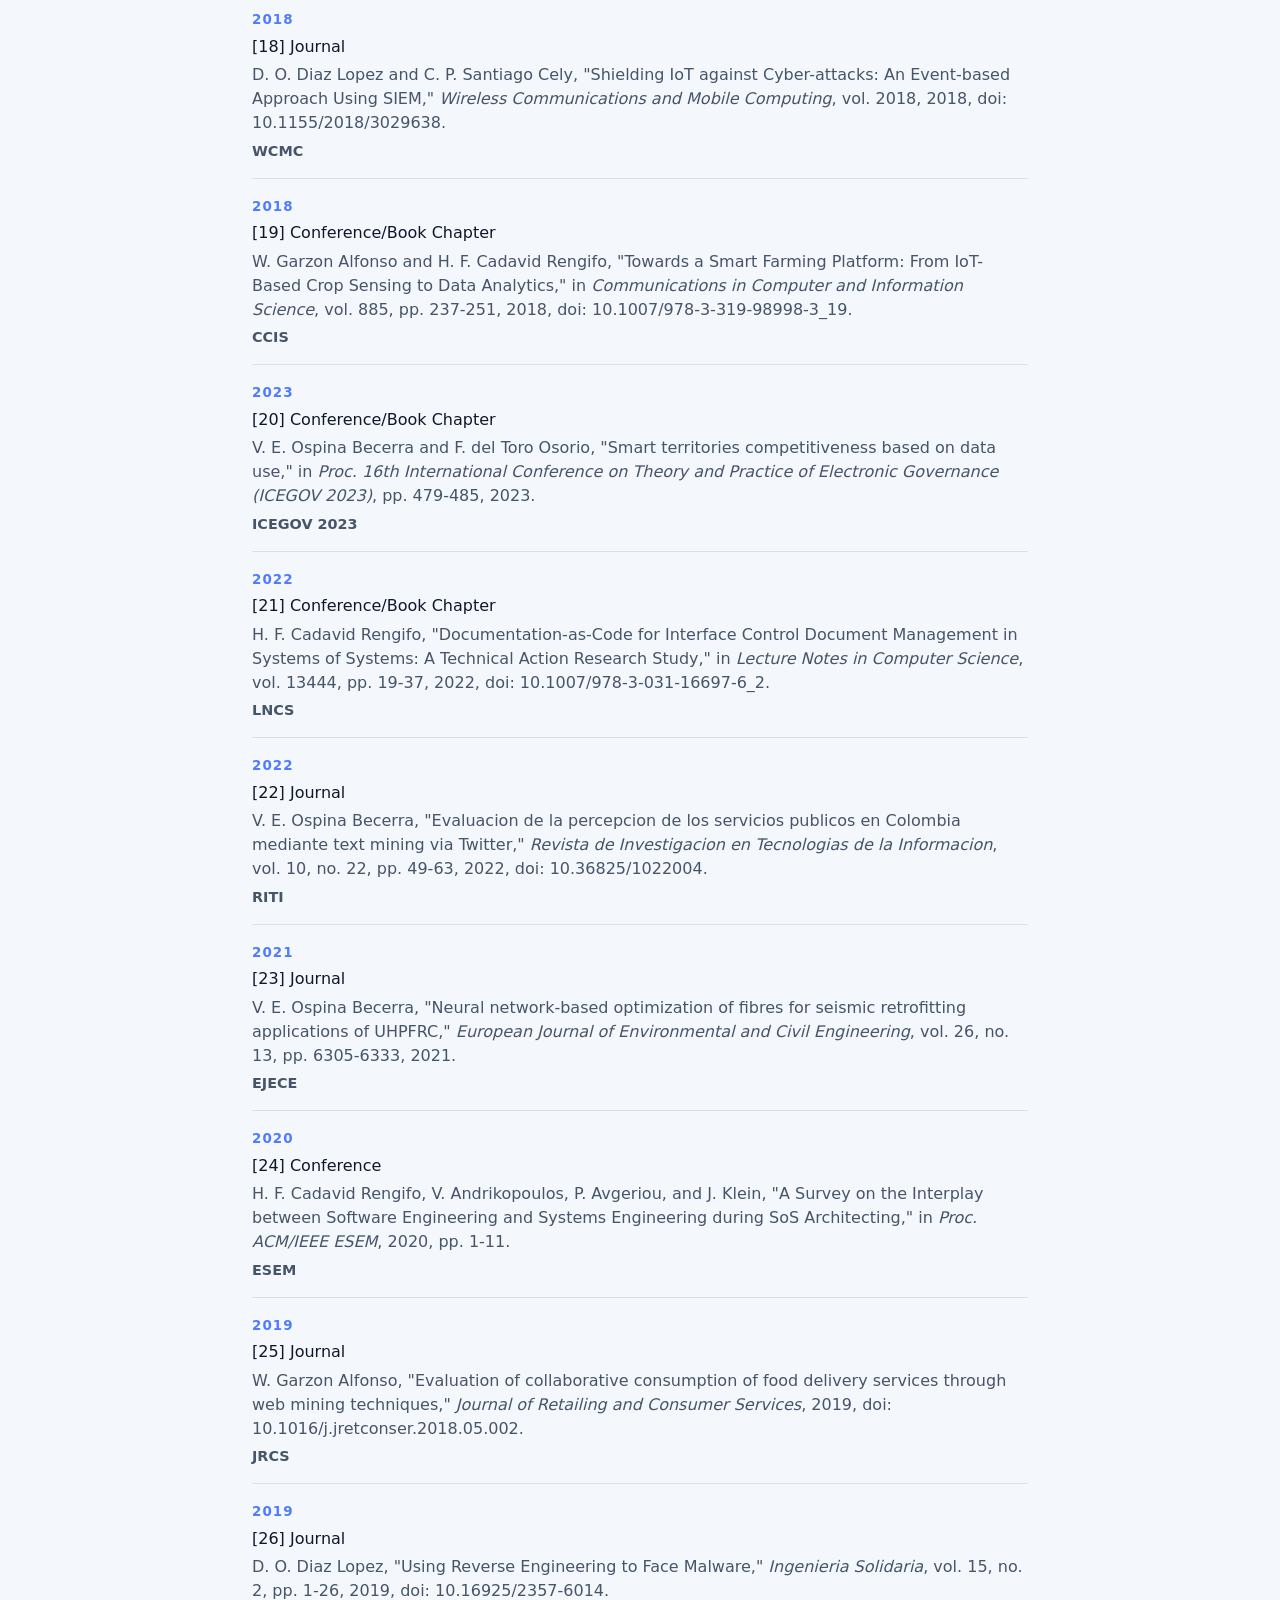
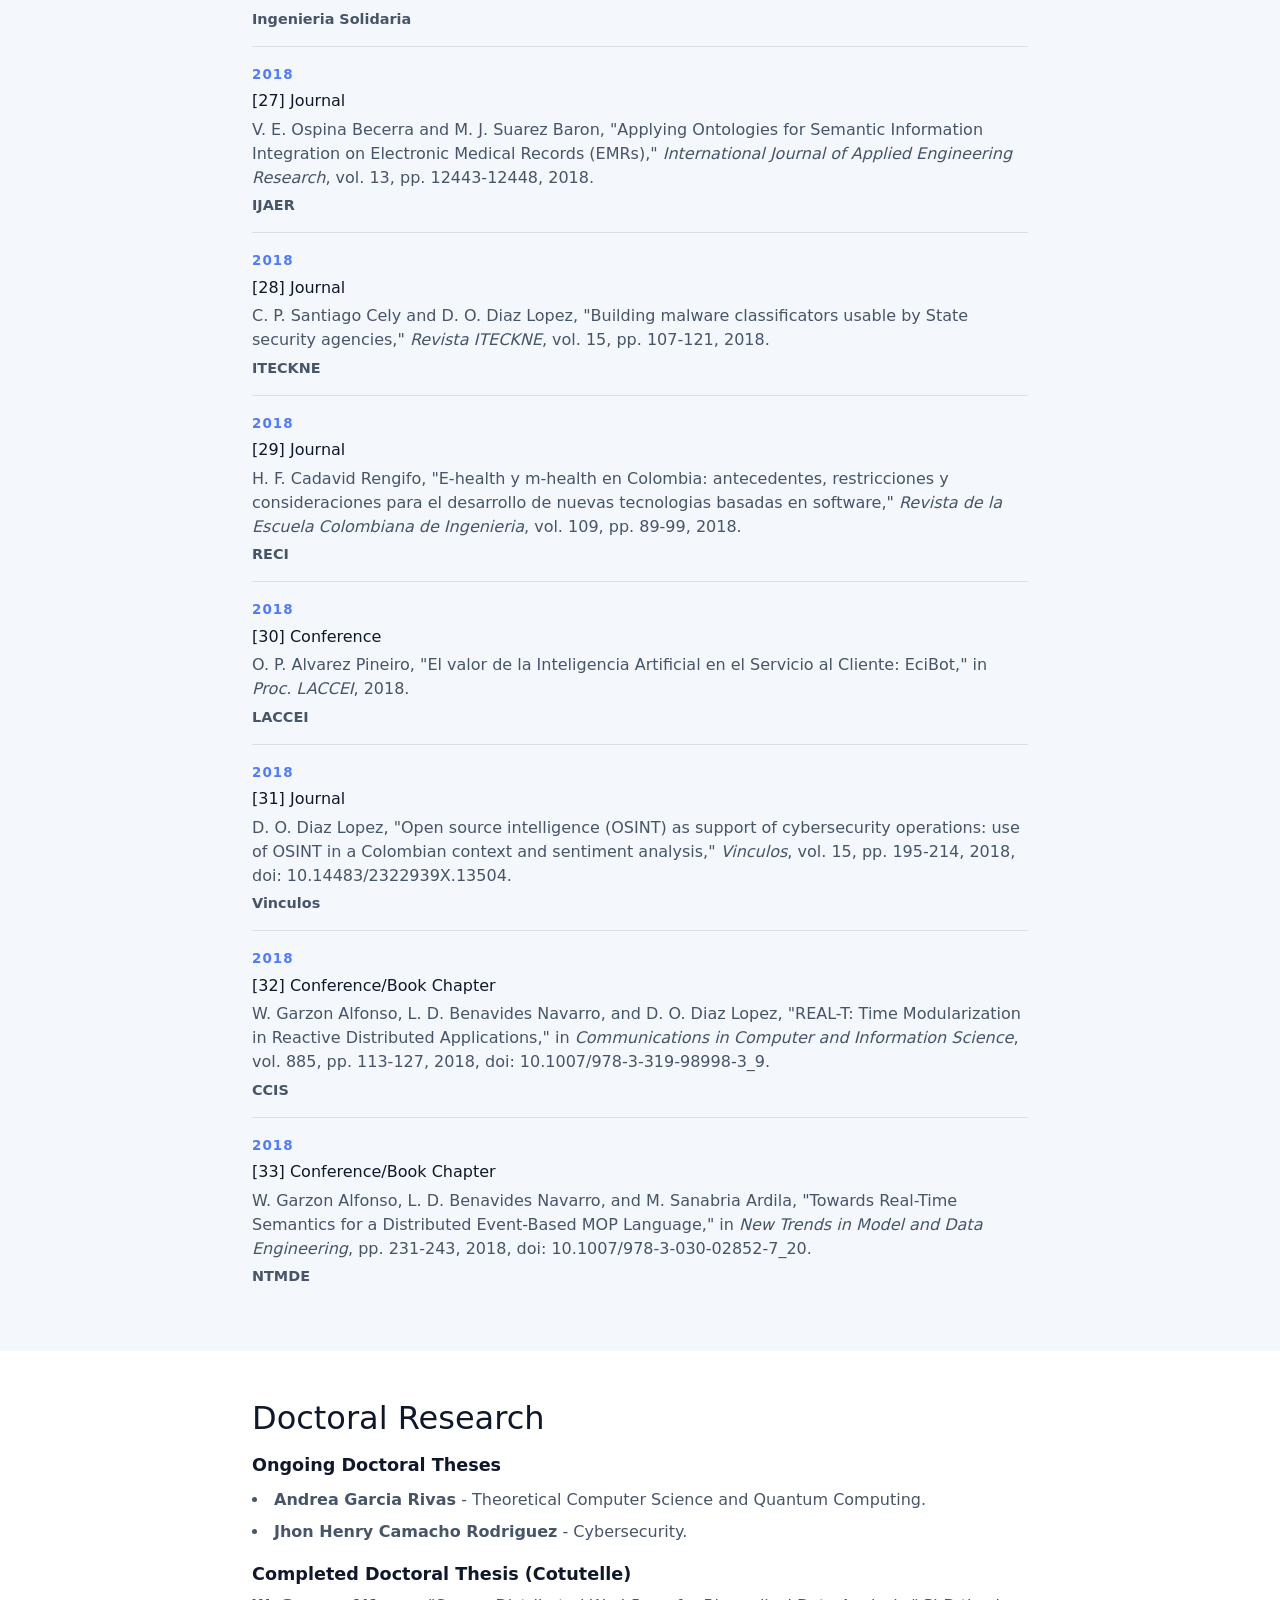
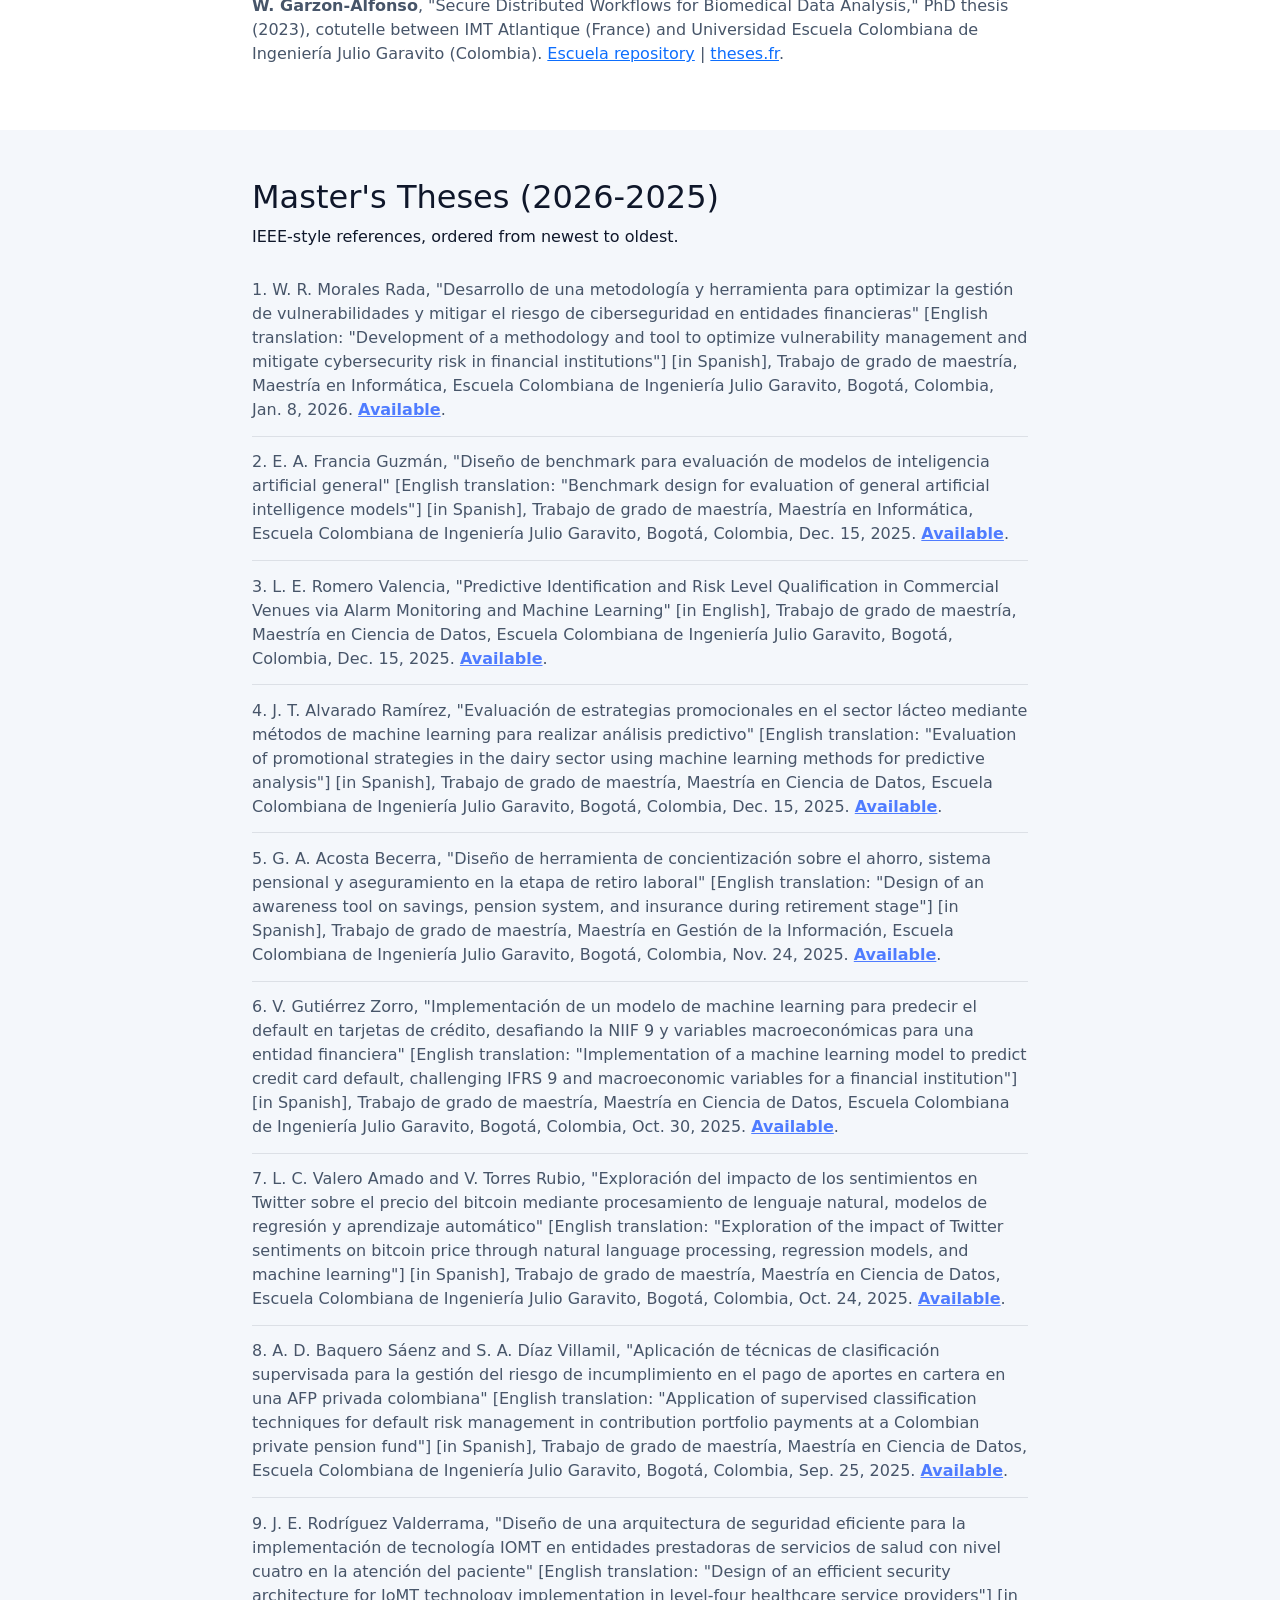
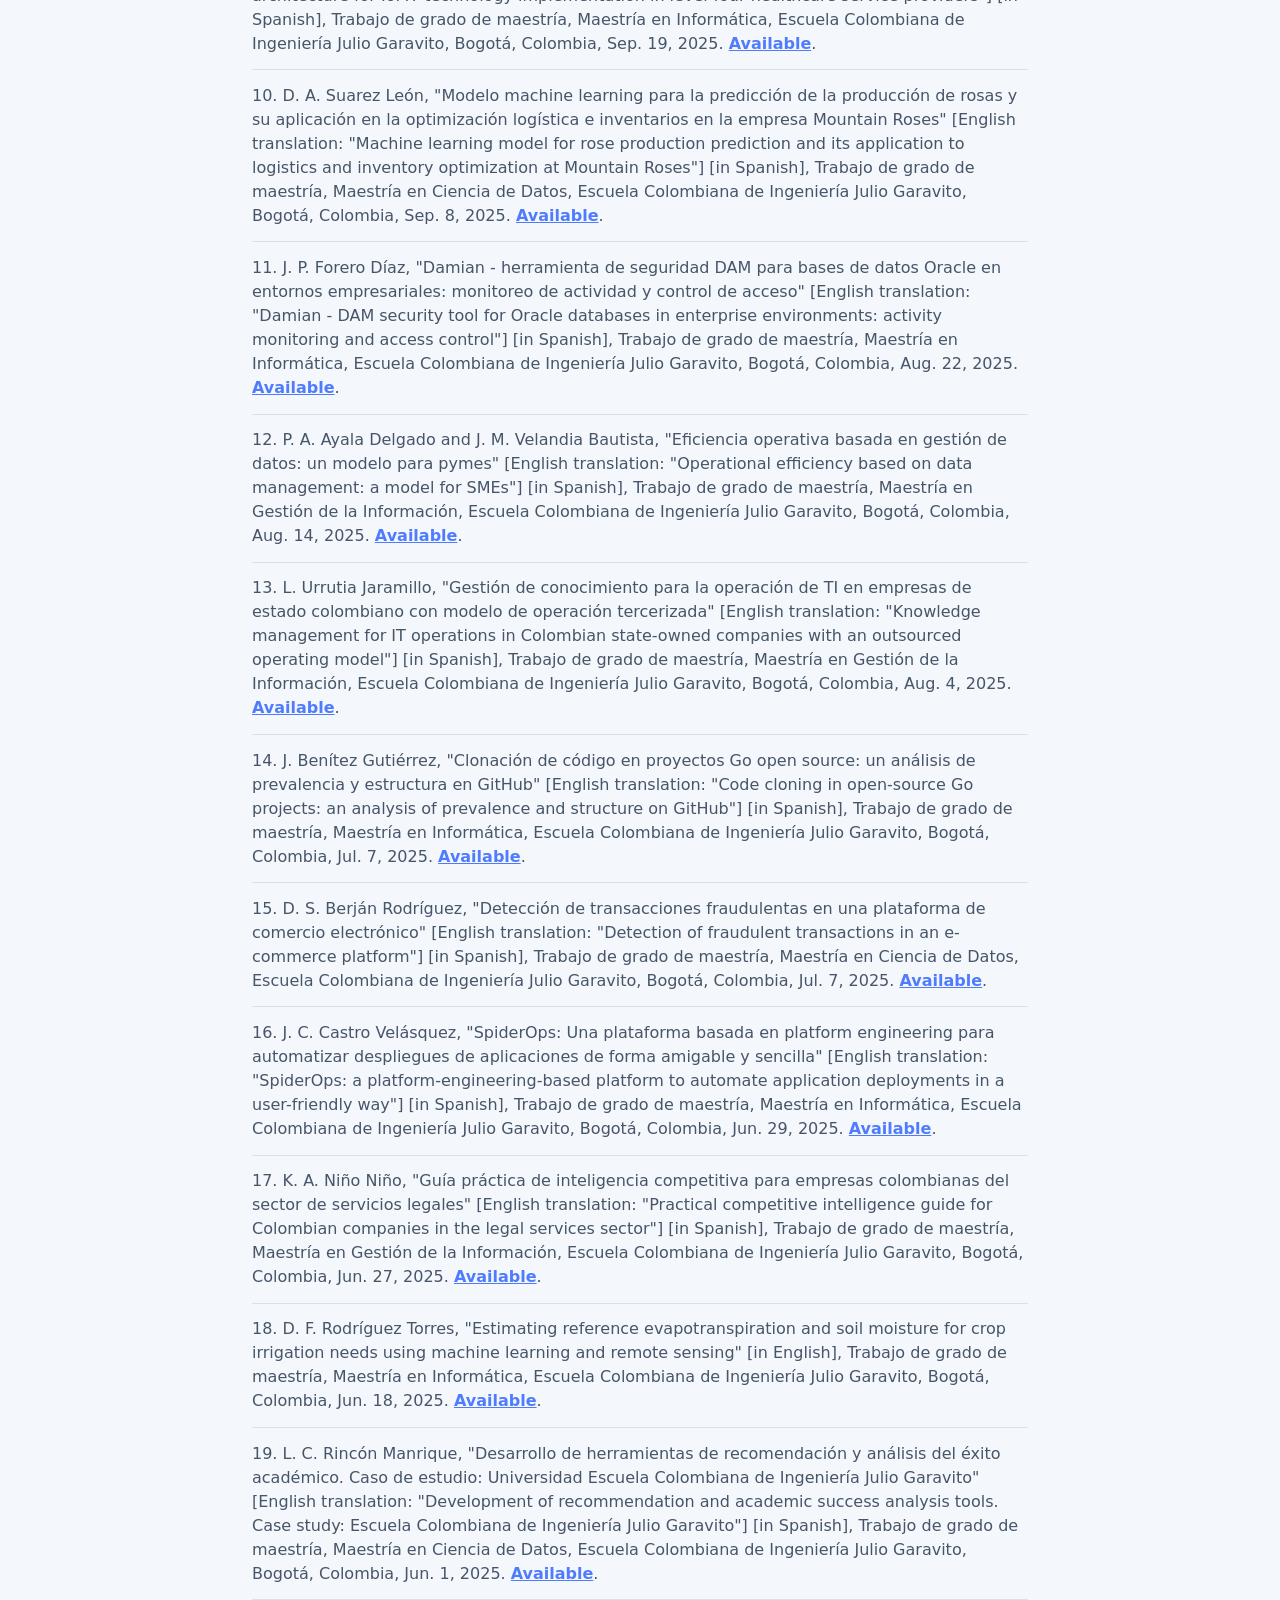
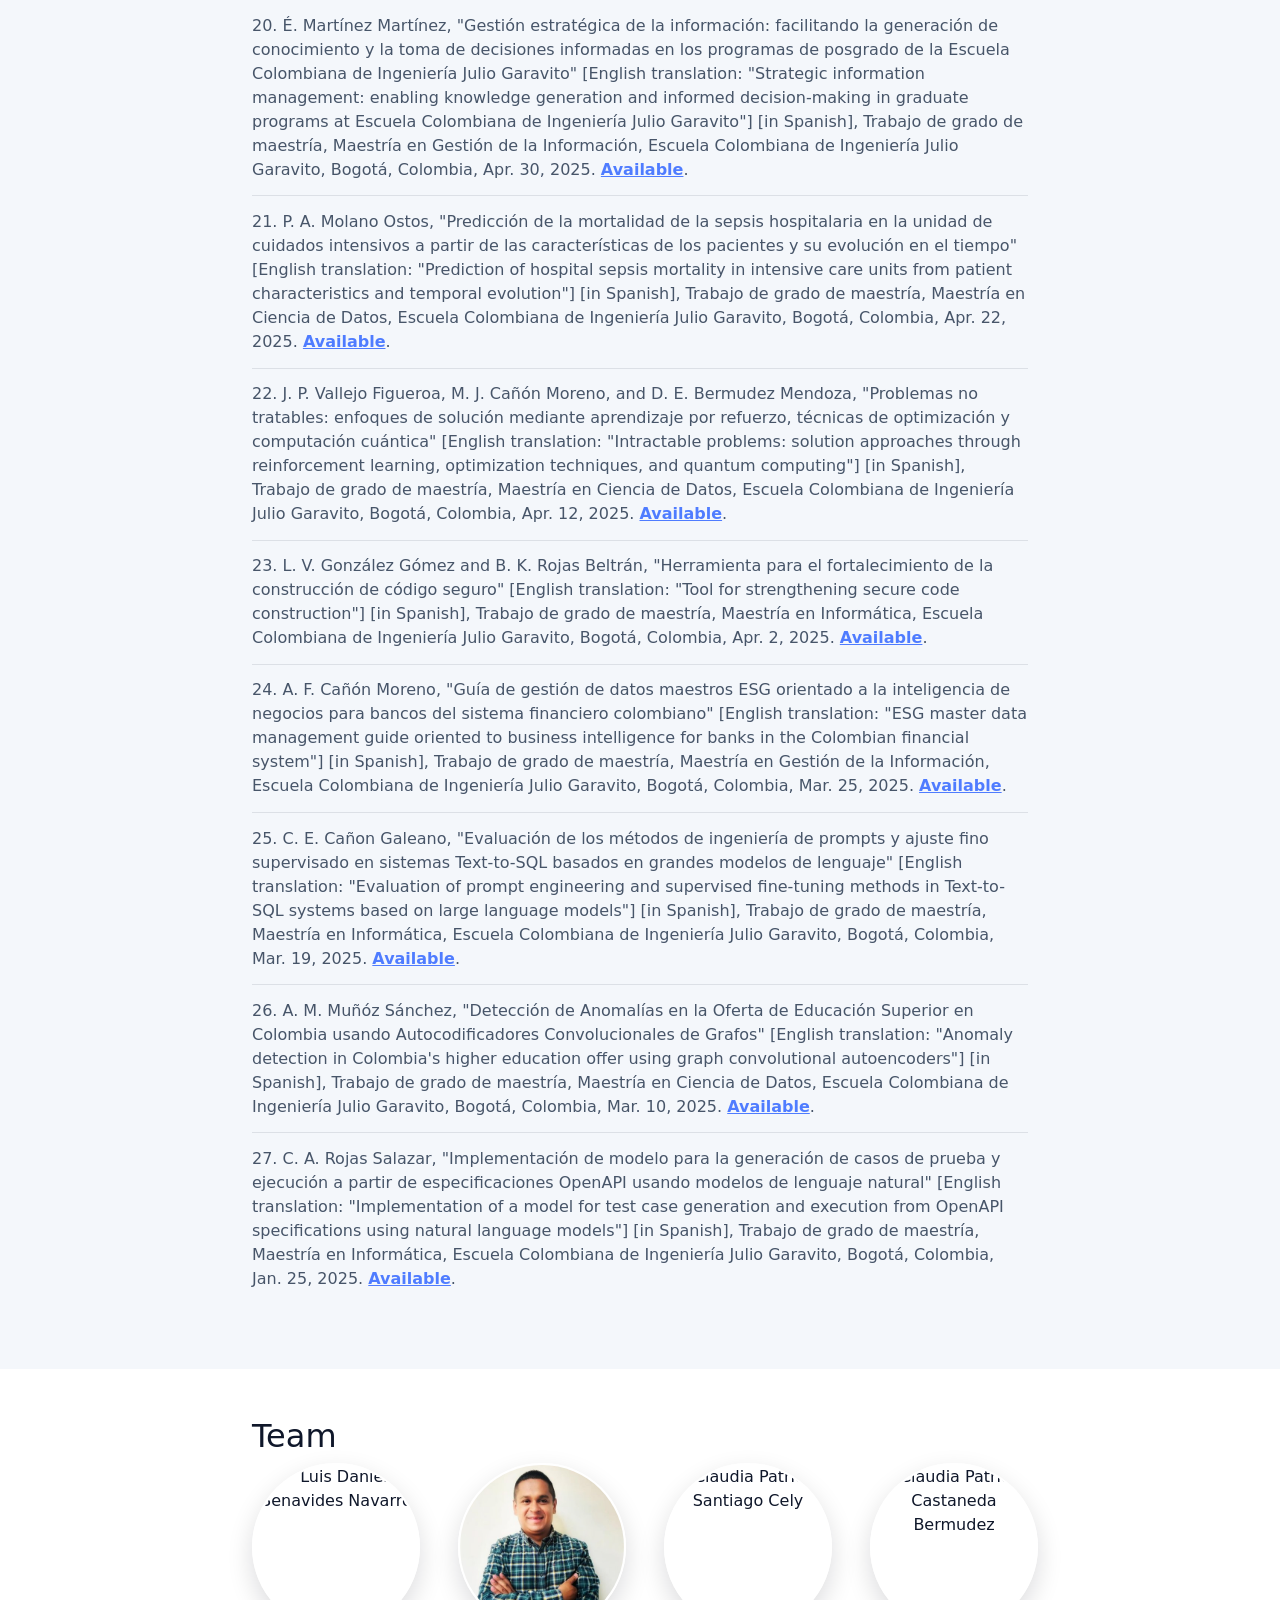
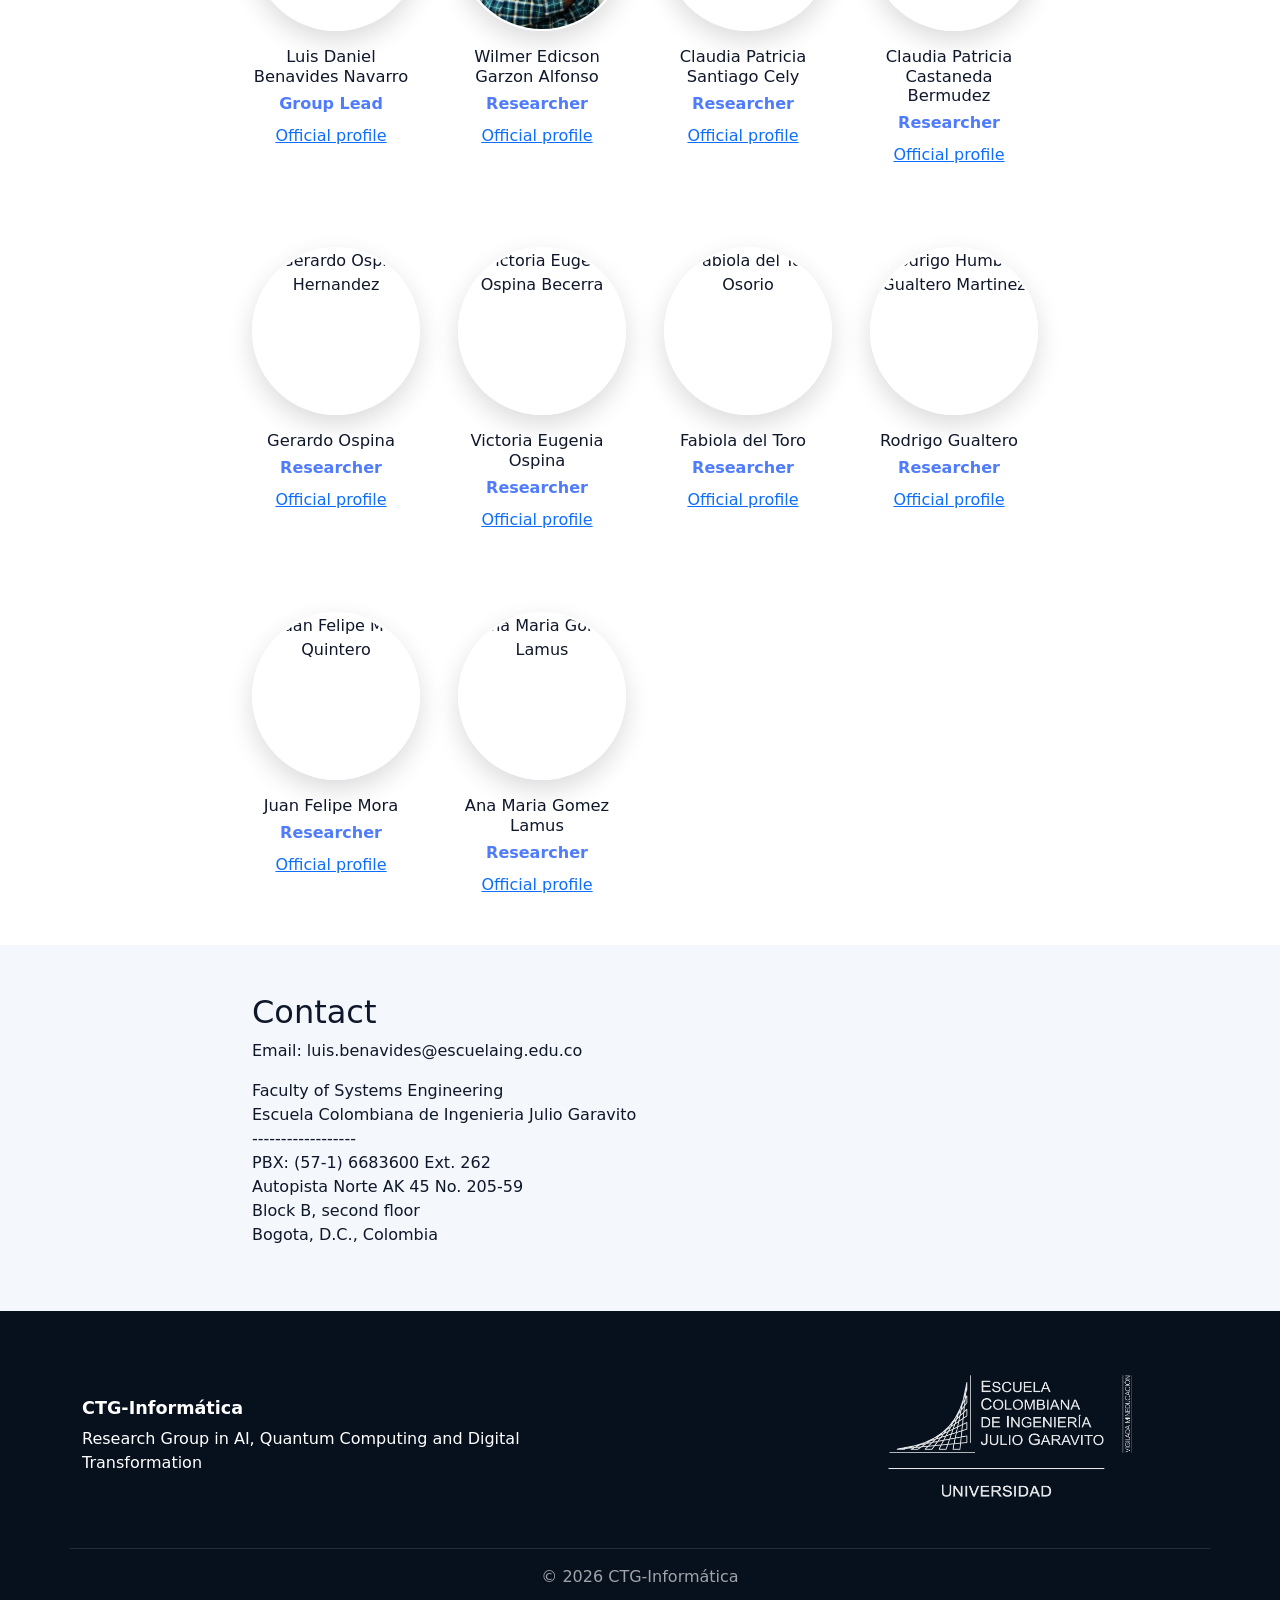
==== commit da6e6054: "Fix deployed logo sizing" ====
--- a/index.html
+++ b/index.html
@@ -23,7 +23,7 @@
   </script>
 
   <link href="https://cdn.jsdelivr.net/npm/bootstrap@5.3.3/dist/css/bootstrap.min.css" rel="stylesheet">
-  <link href="assets/css/custom.css" rel="stylesheet">
+  <link href="assets/css/custom.css?v=20260527-logo" rel="stylesheet">
 </head>
 
 <body data-bs-spy="scroll" data-bs-target="#mainNav">
@@ -61,7 +61,7 @@
   <div class="container">
     <div class="hero-content-box">
       <div class="hero-institutional-mark">
-        <img src="assets/img/escuela-logo-white.png" alt="Universidad Escuela Colombiana de Ingeniería Julio Garavito">
+        <img src="assets/img/escuela-logo-white.png" width="260" alt="Universidad Escuela Colombiana de Ingeniería Julio Garavito">
       </div>
       <h1 class="display-4">CTG-Informática</h1>
       <p class="lead">Research Group in AI, Quantum Computing and Digital Transformation</p>
@@ -612,7 +612,7 @@
       <p class="footer-group">CTG-Informática</p>
       <p>Research Group in AI, Quantum Computing and Digital Transformation</p>
     </div>
-    <img class="footer-school-logo" src="assets/img/escuela-logo-white.png" alt="Universidad Escuela Colombiana de Ingeniería Julio Garavito">
+    <img class="footer-school-logo" src="assets/img/escuela-logo-white.png" width="360" alt="Universidad Escuela Colombiana de Ingeniería Julio Garavito">
   </div>
   <p class="footer-copy">© 2026 CTG-Informática</p>
 </footer>
--- a/assets/css/custom.css
+++ b/assets/css/custom.css
@@ -1364,8 +1364,9 @@
   }
 
   .hero-institutional-mark {
-    width: min(76vw, 260px);
+    width: min(52vw, 190px);
     margin-left: 0;
-    margin-bottom: 1.25rem;
-  }
-}
+    margin-bottom: 1rem;
+    opacity: .82;
+  }
+}
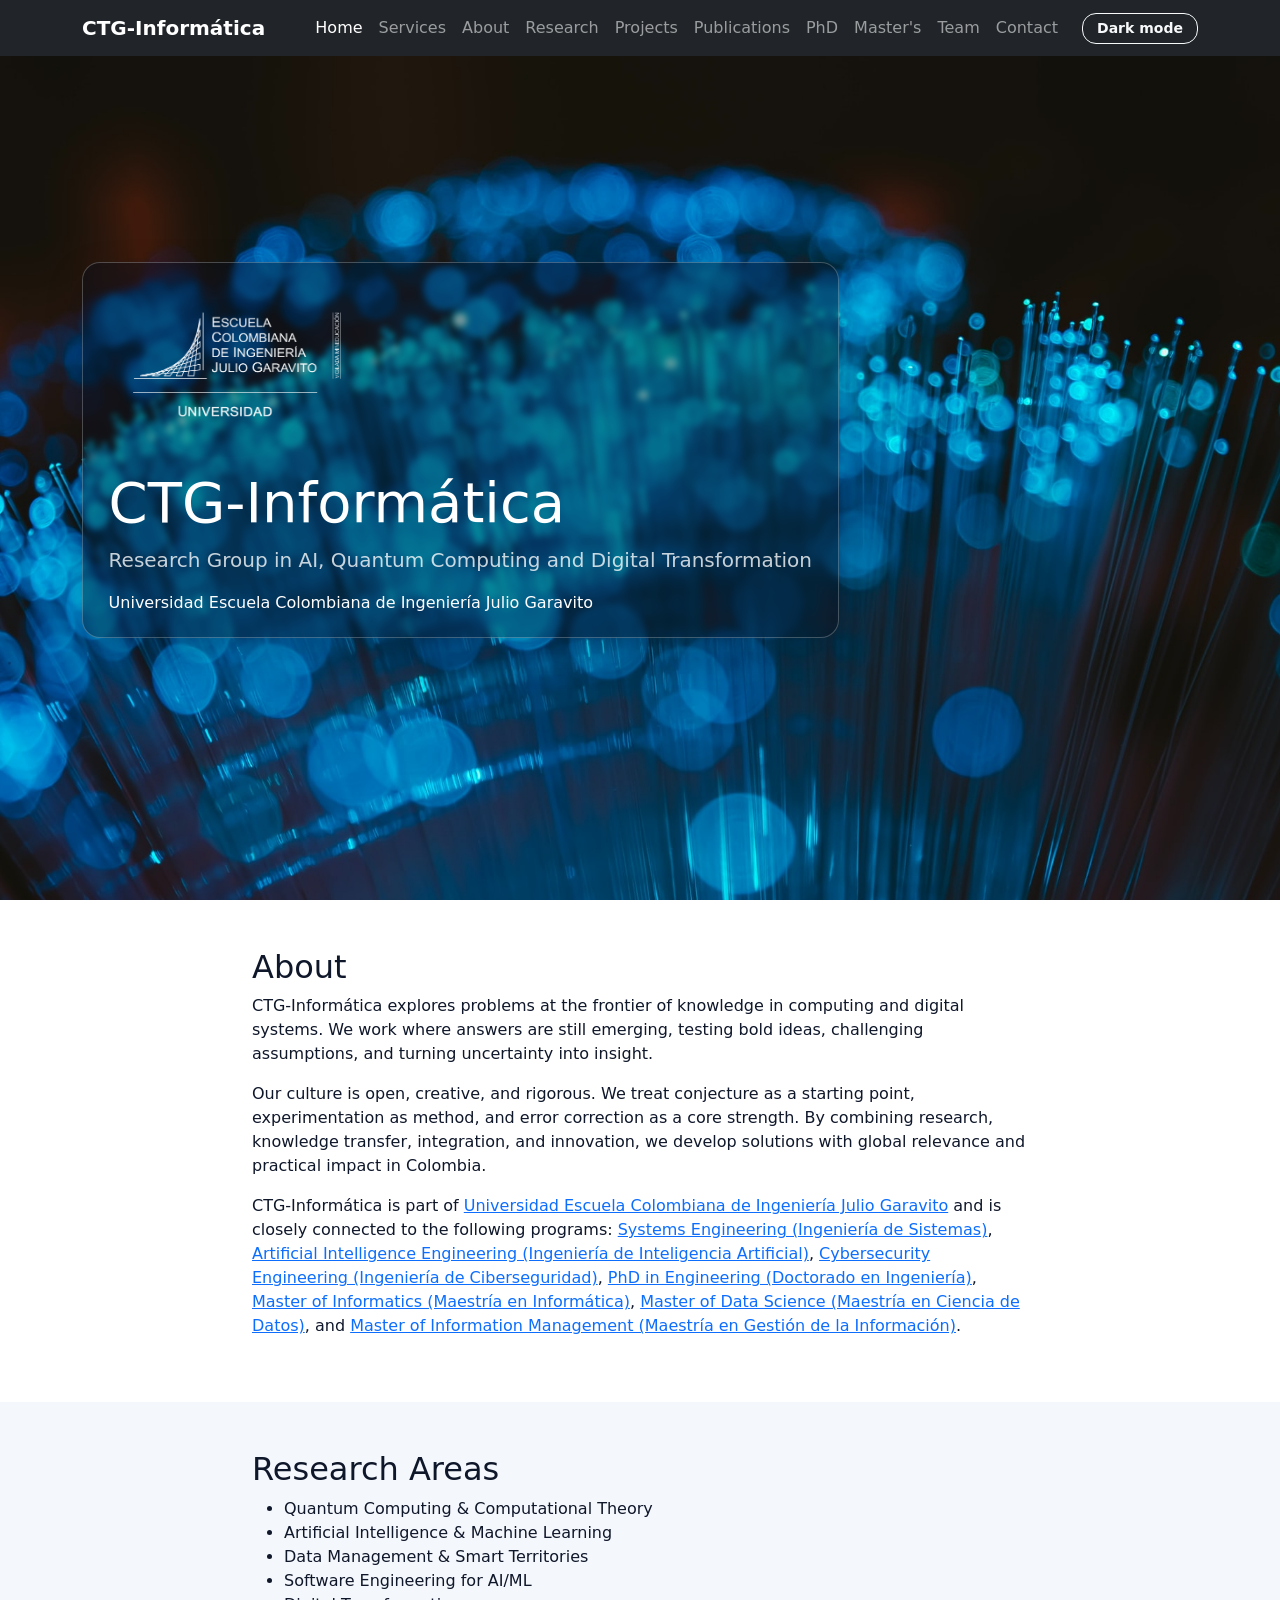
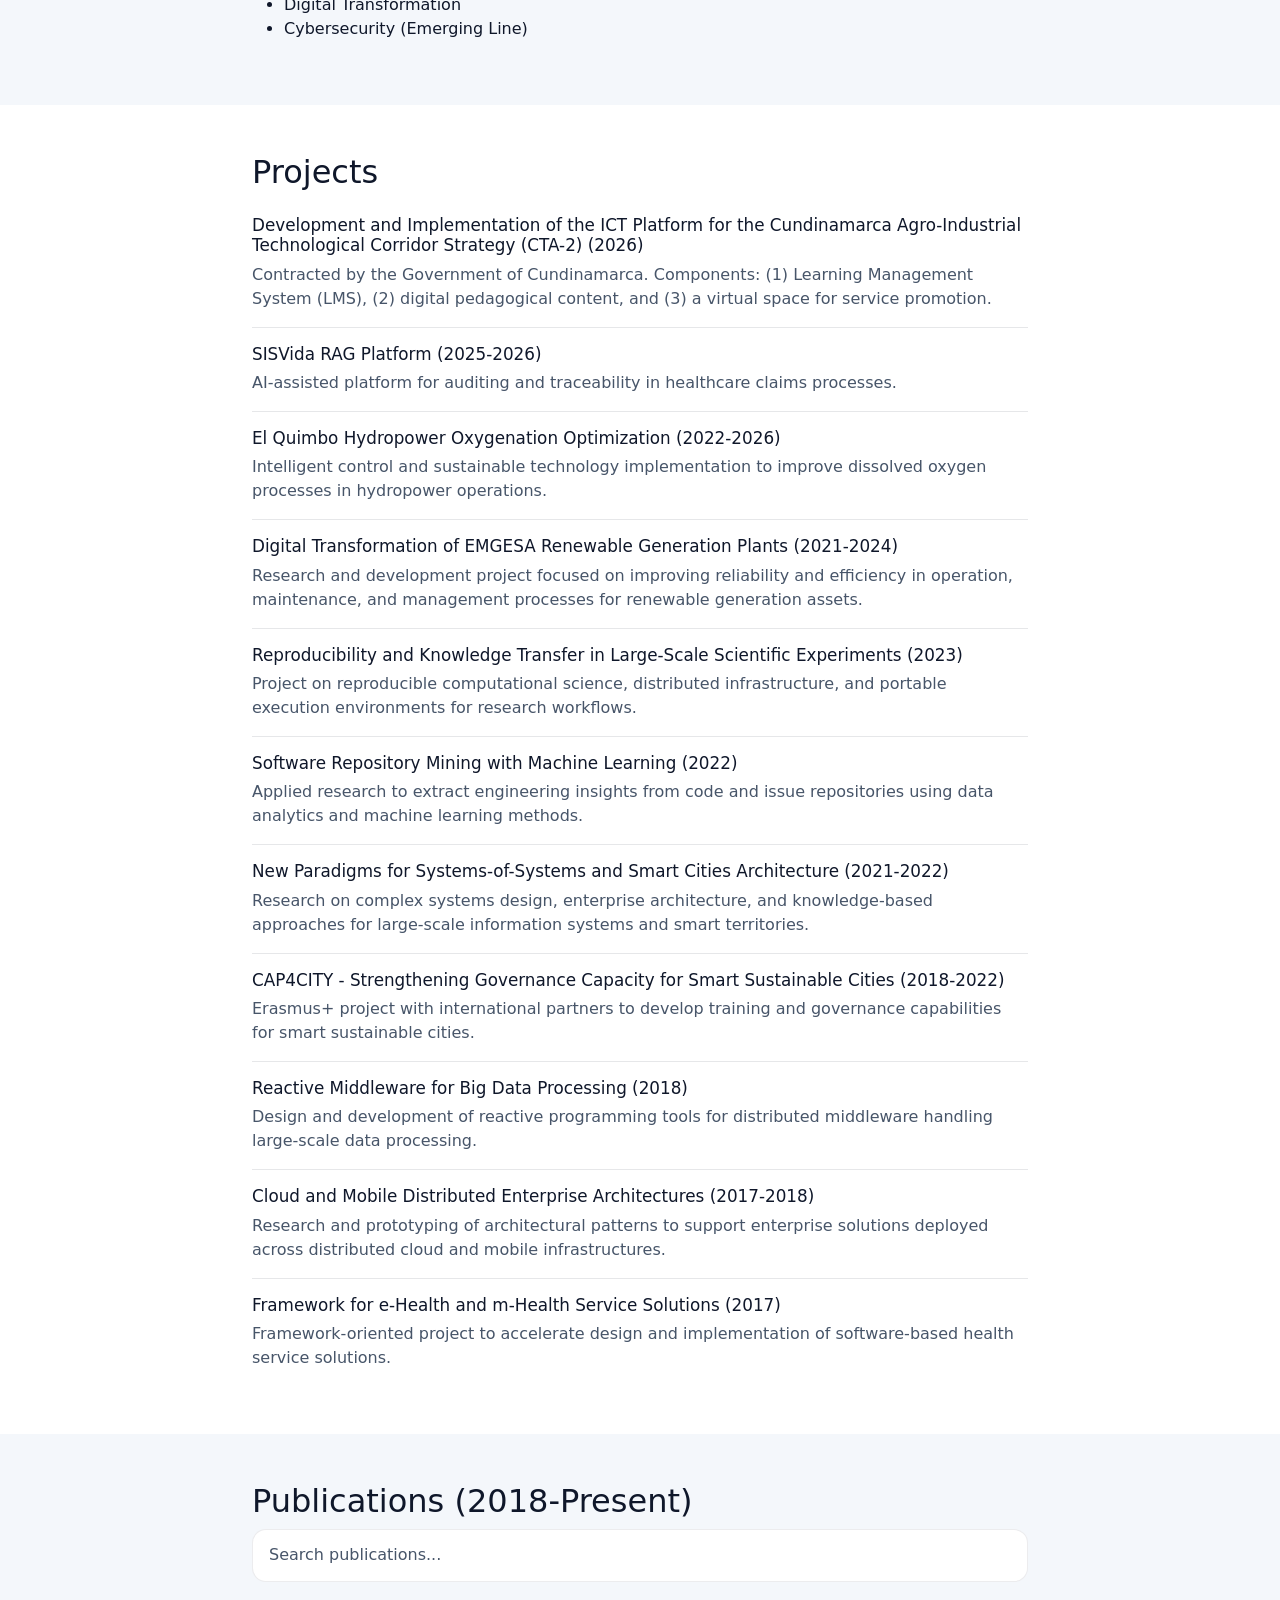
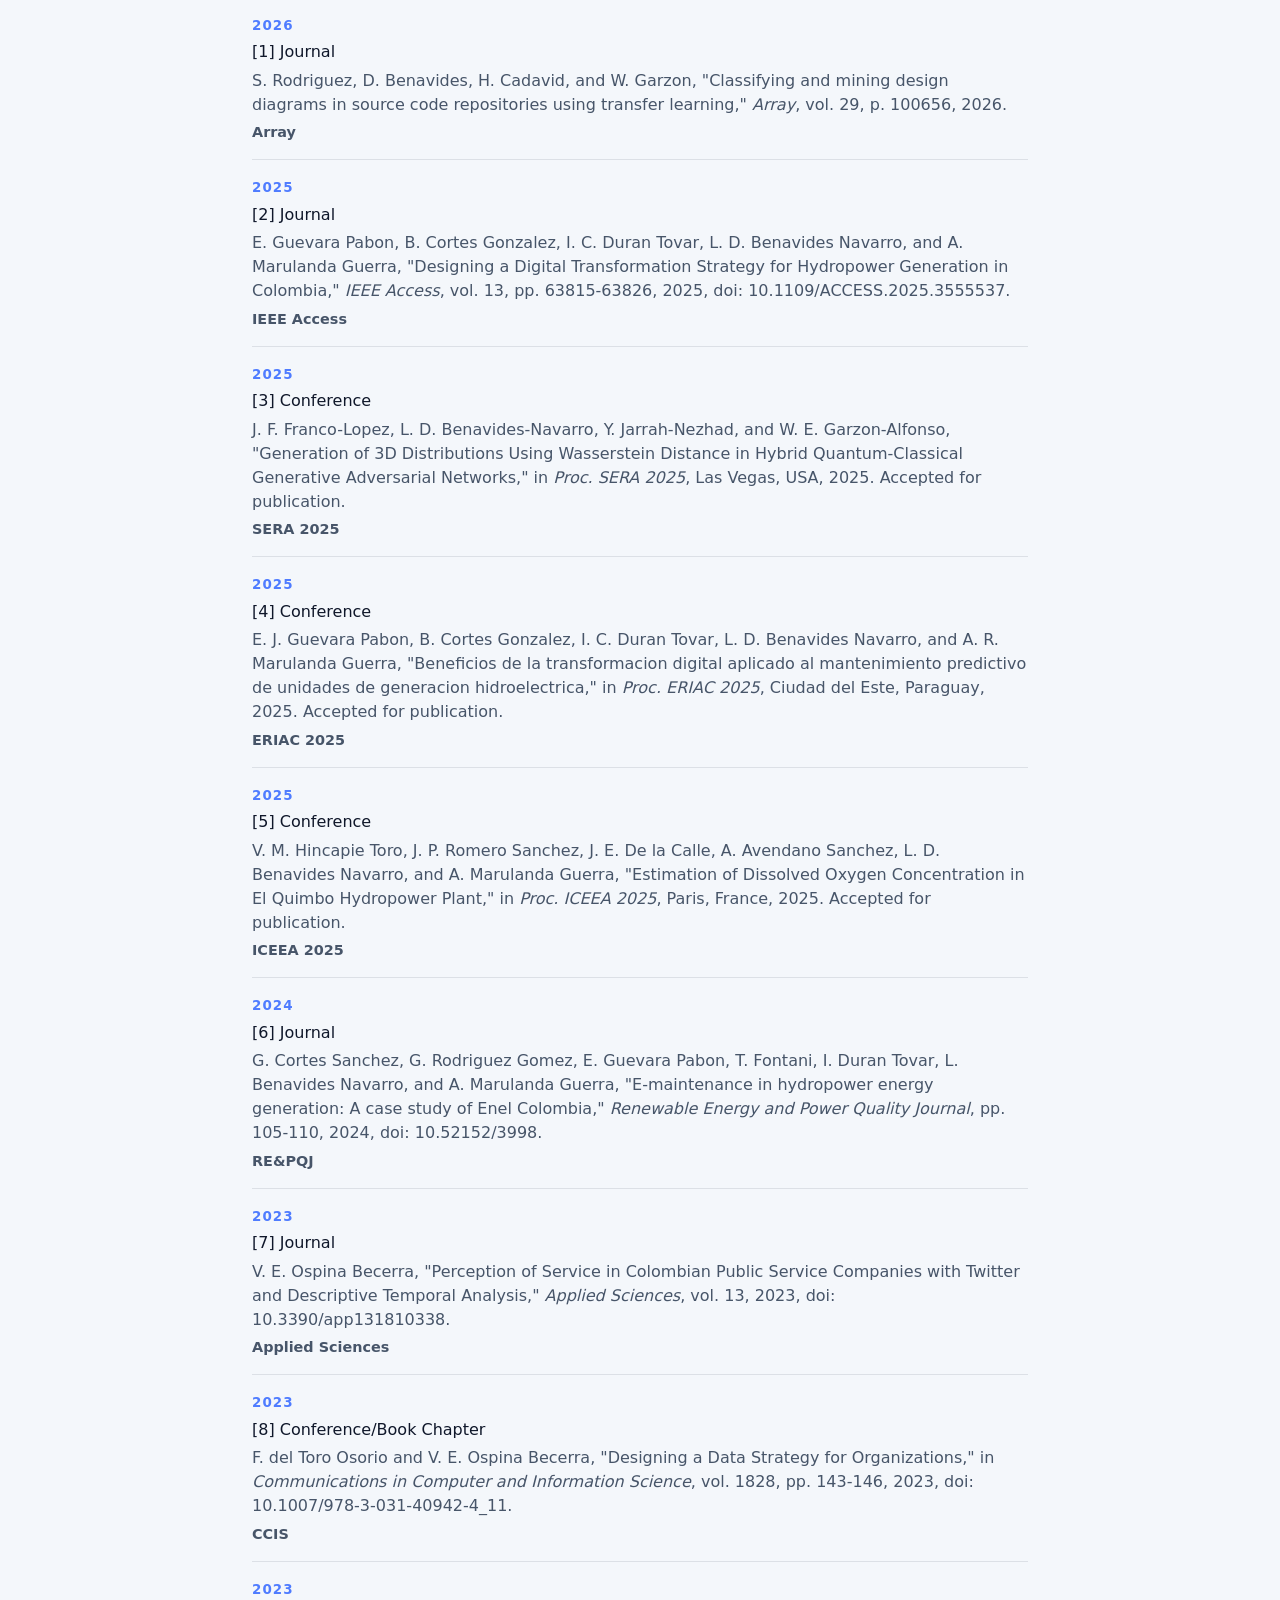
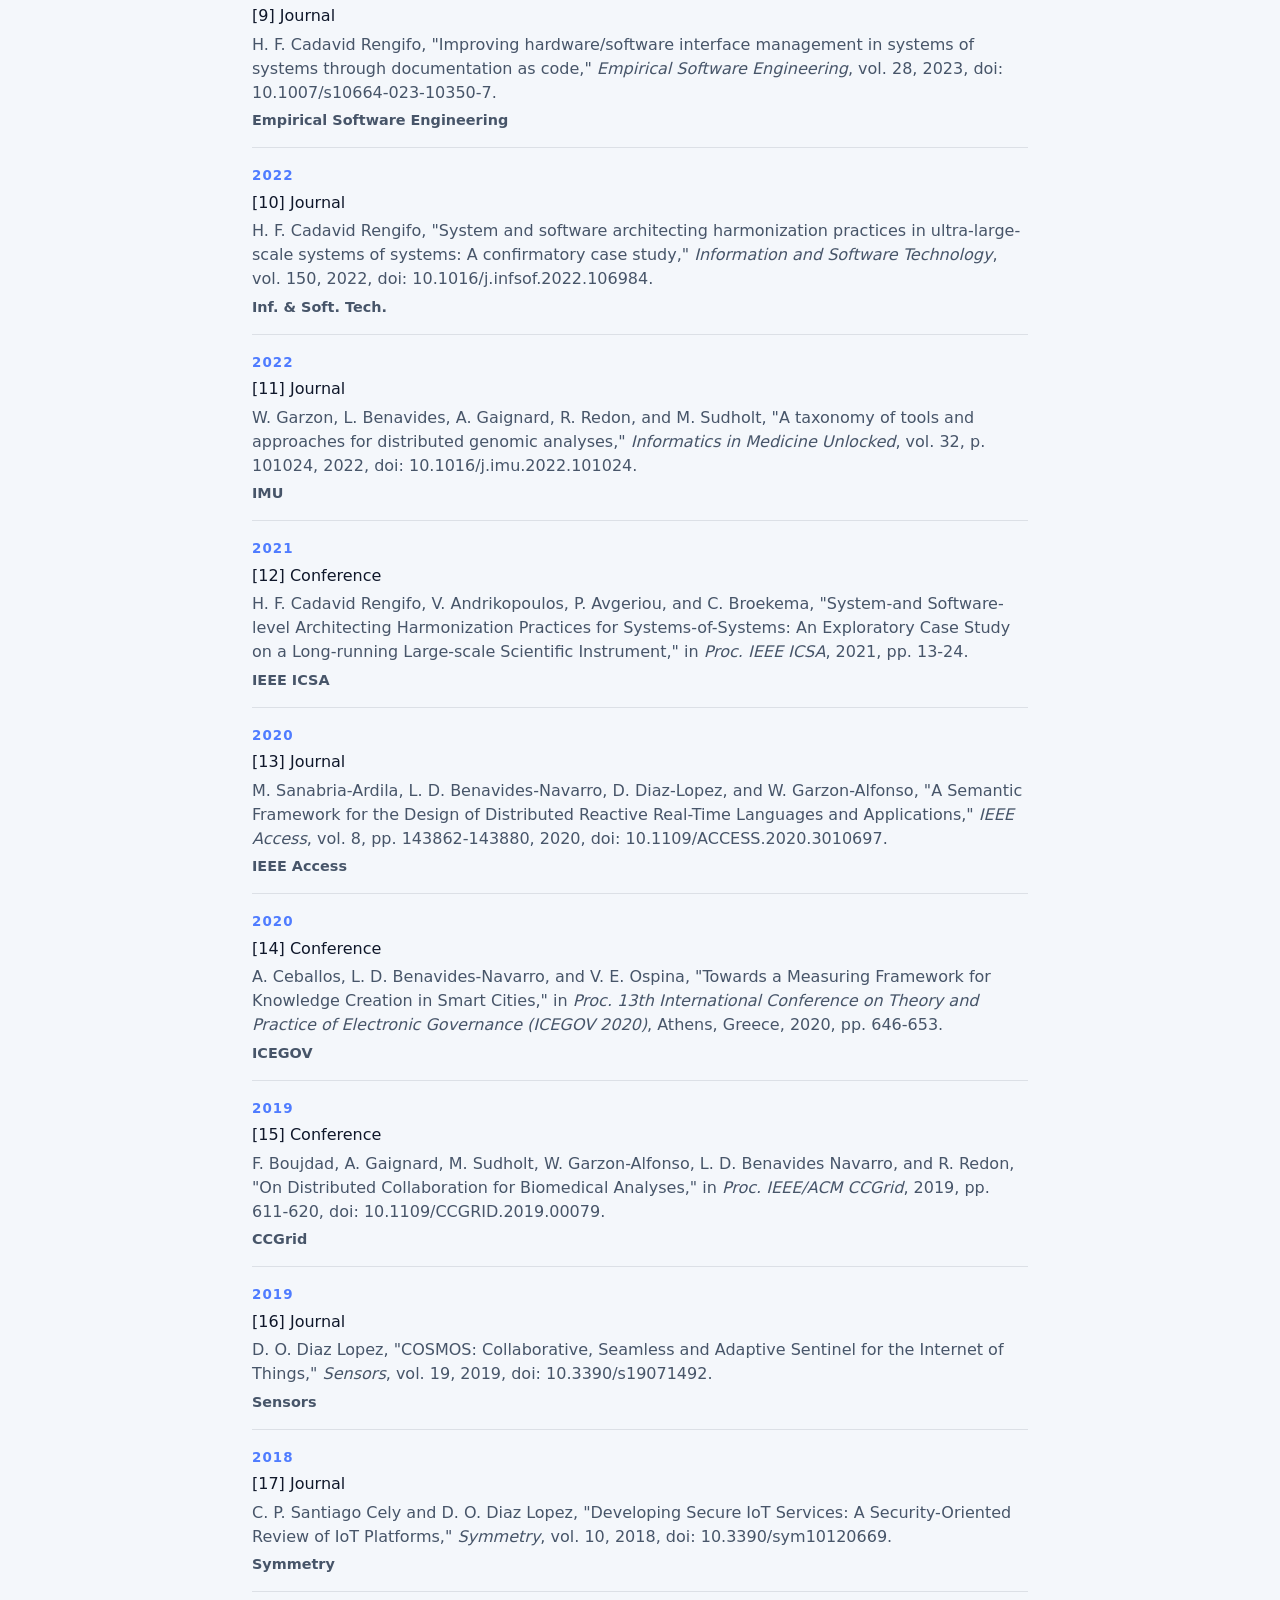
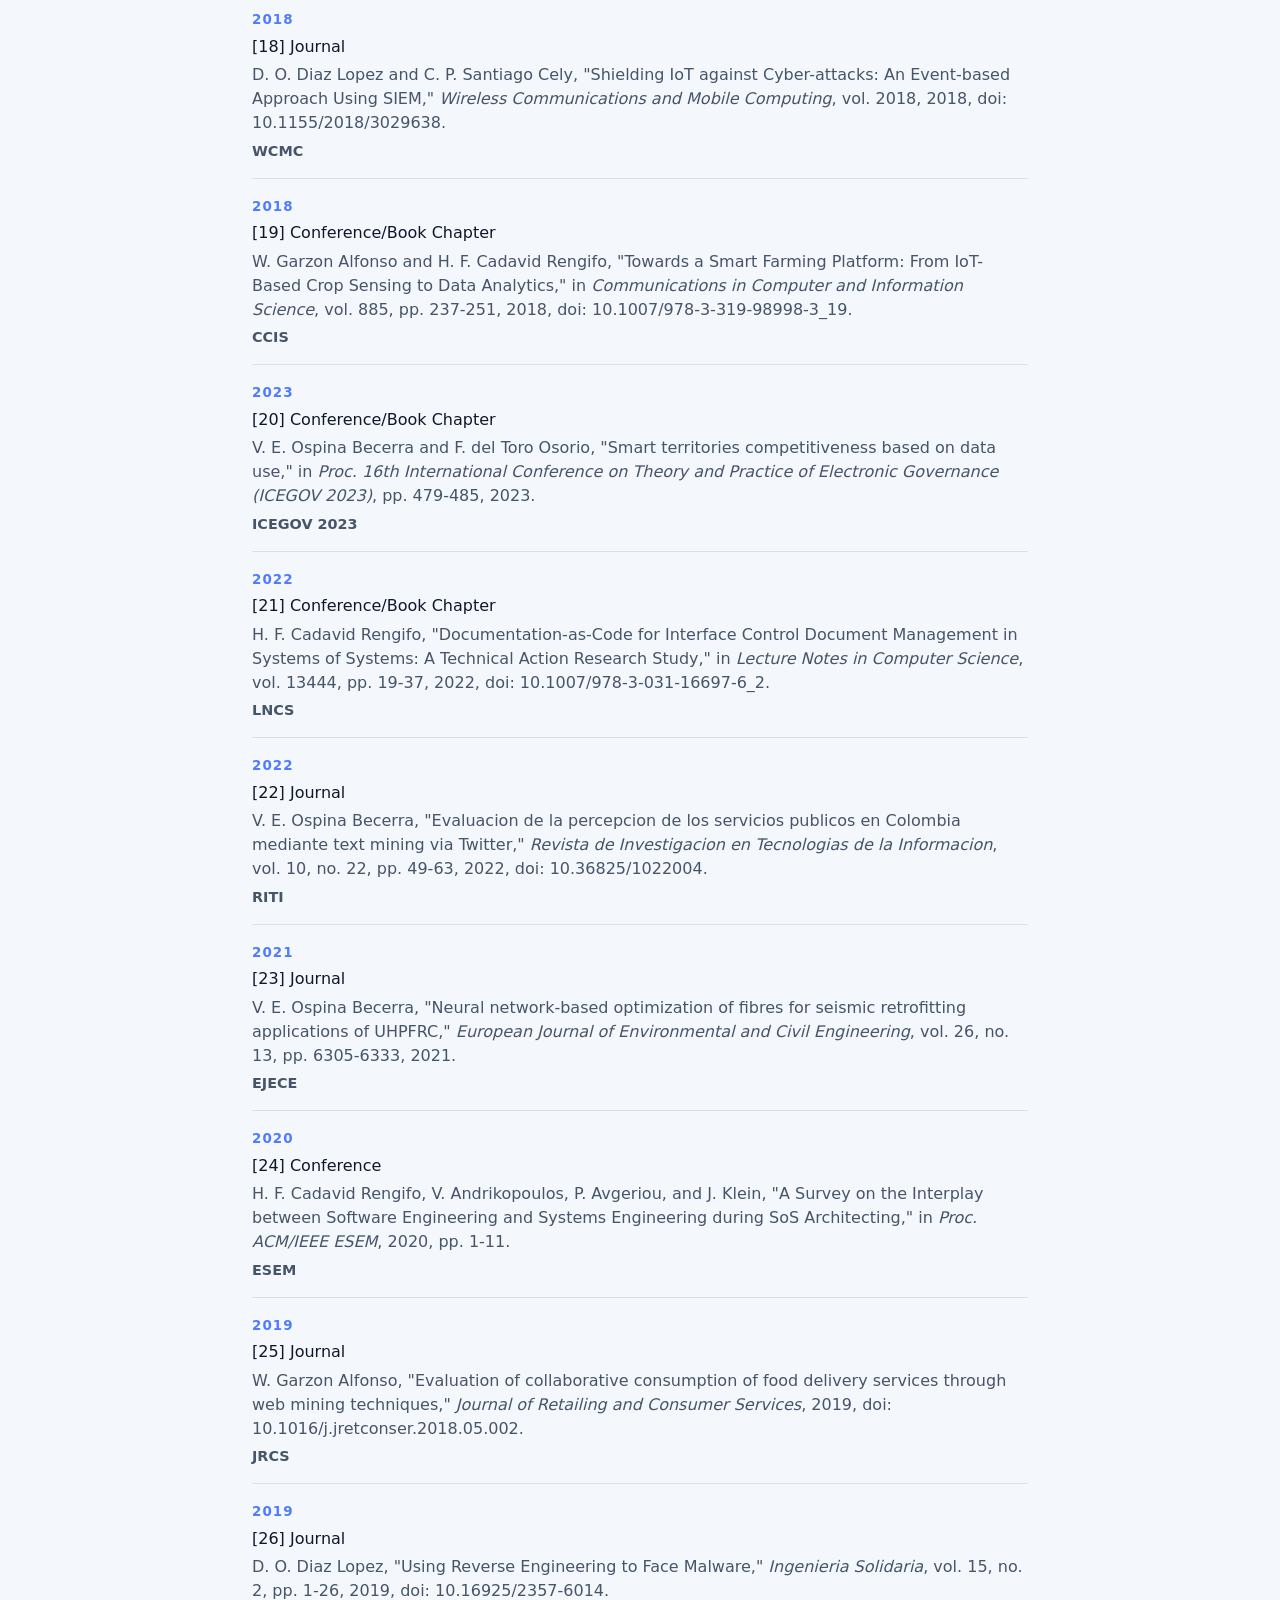
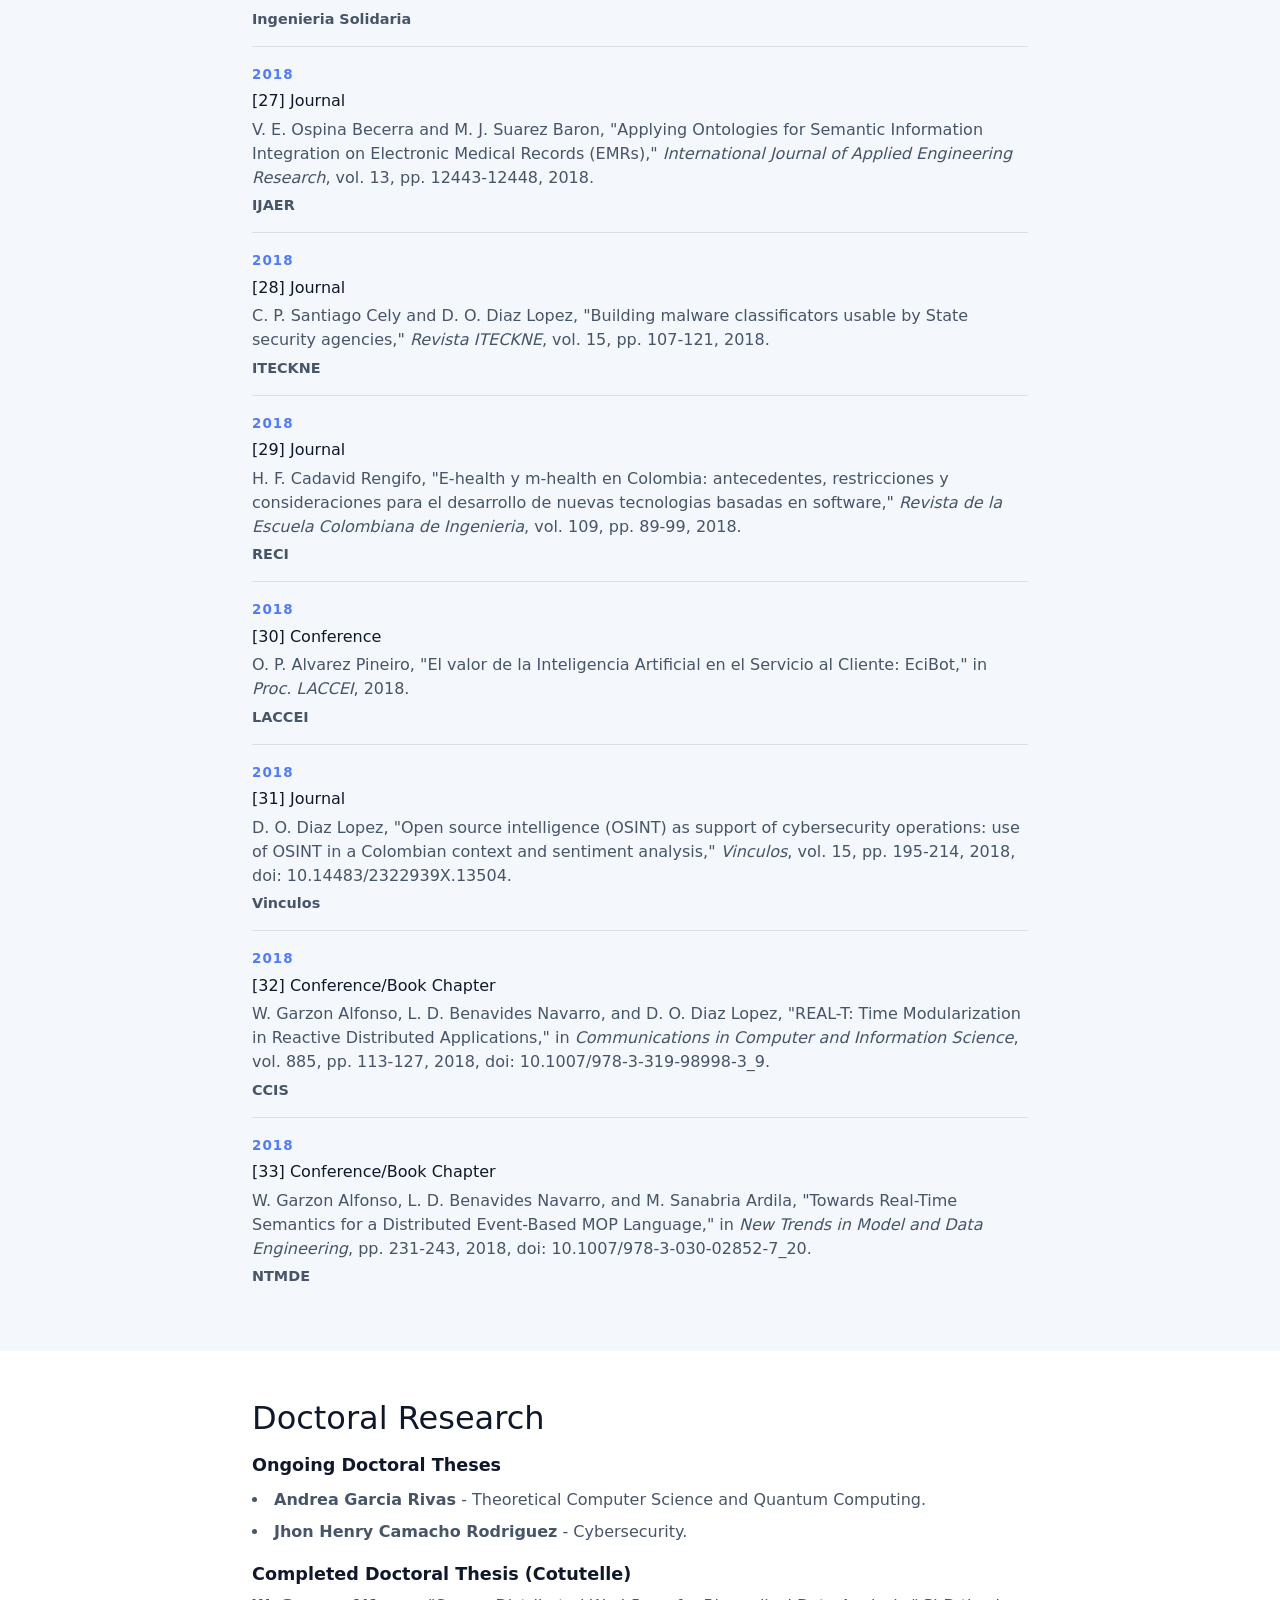
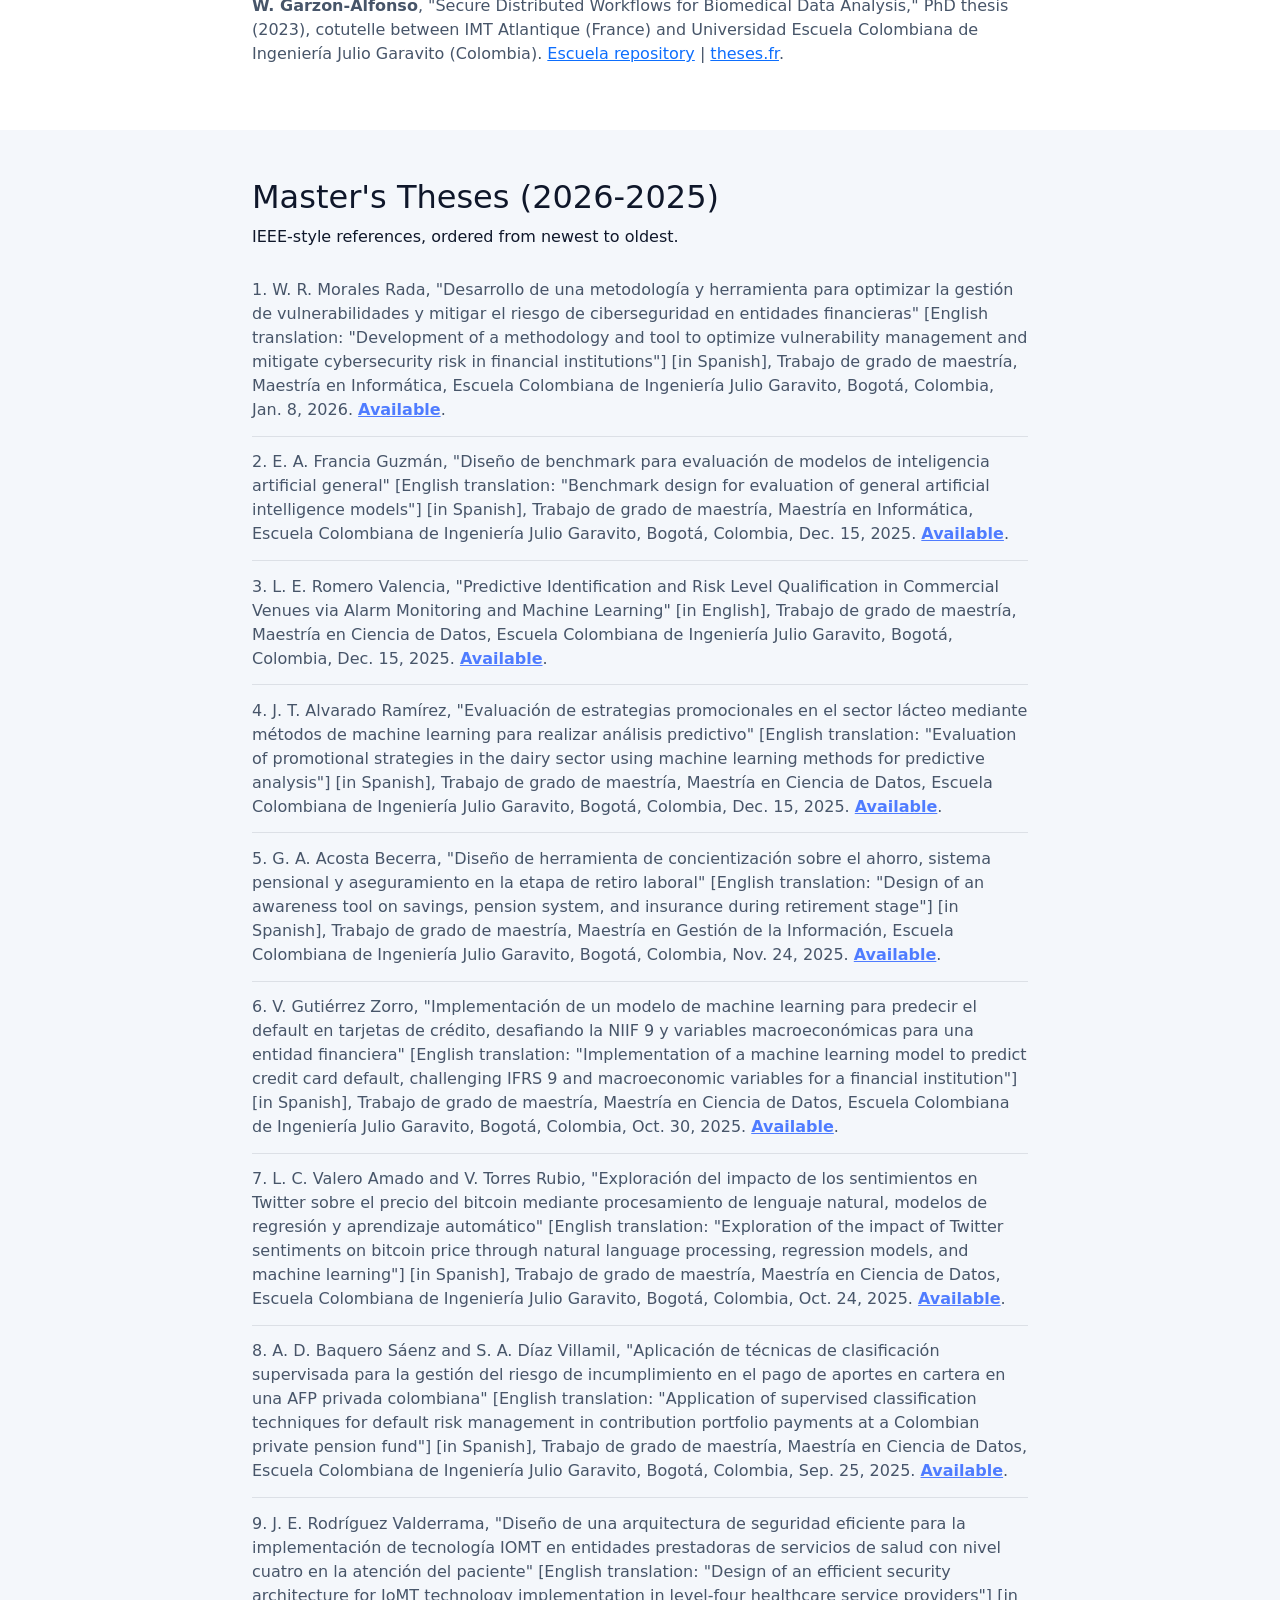
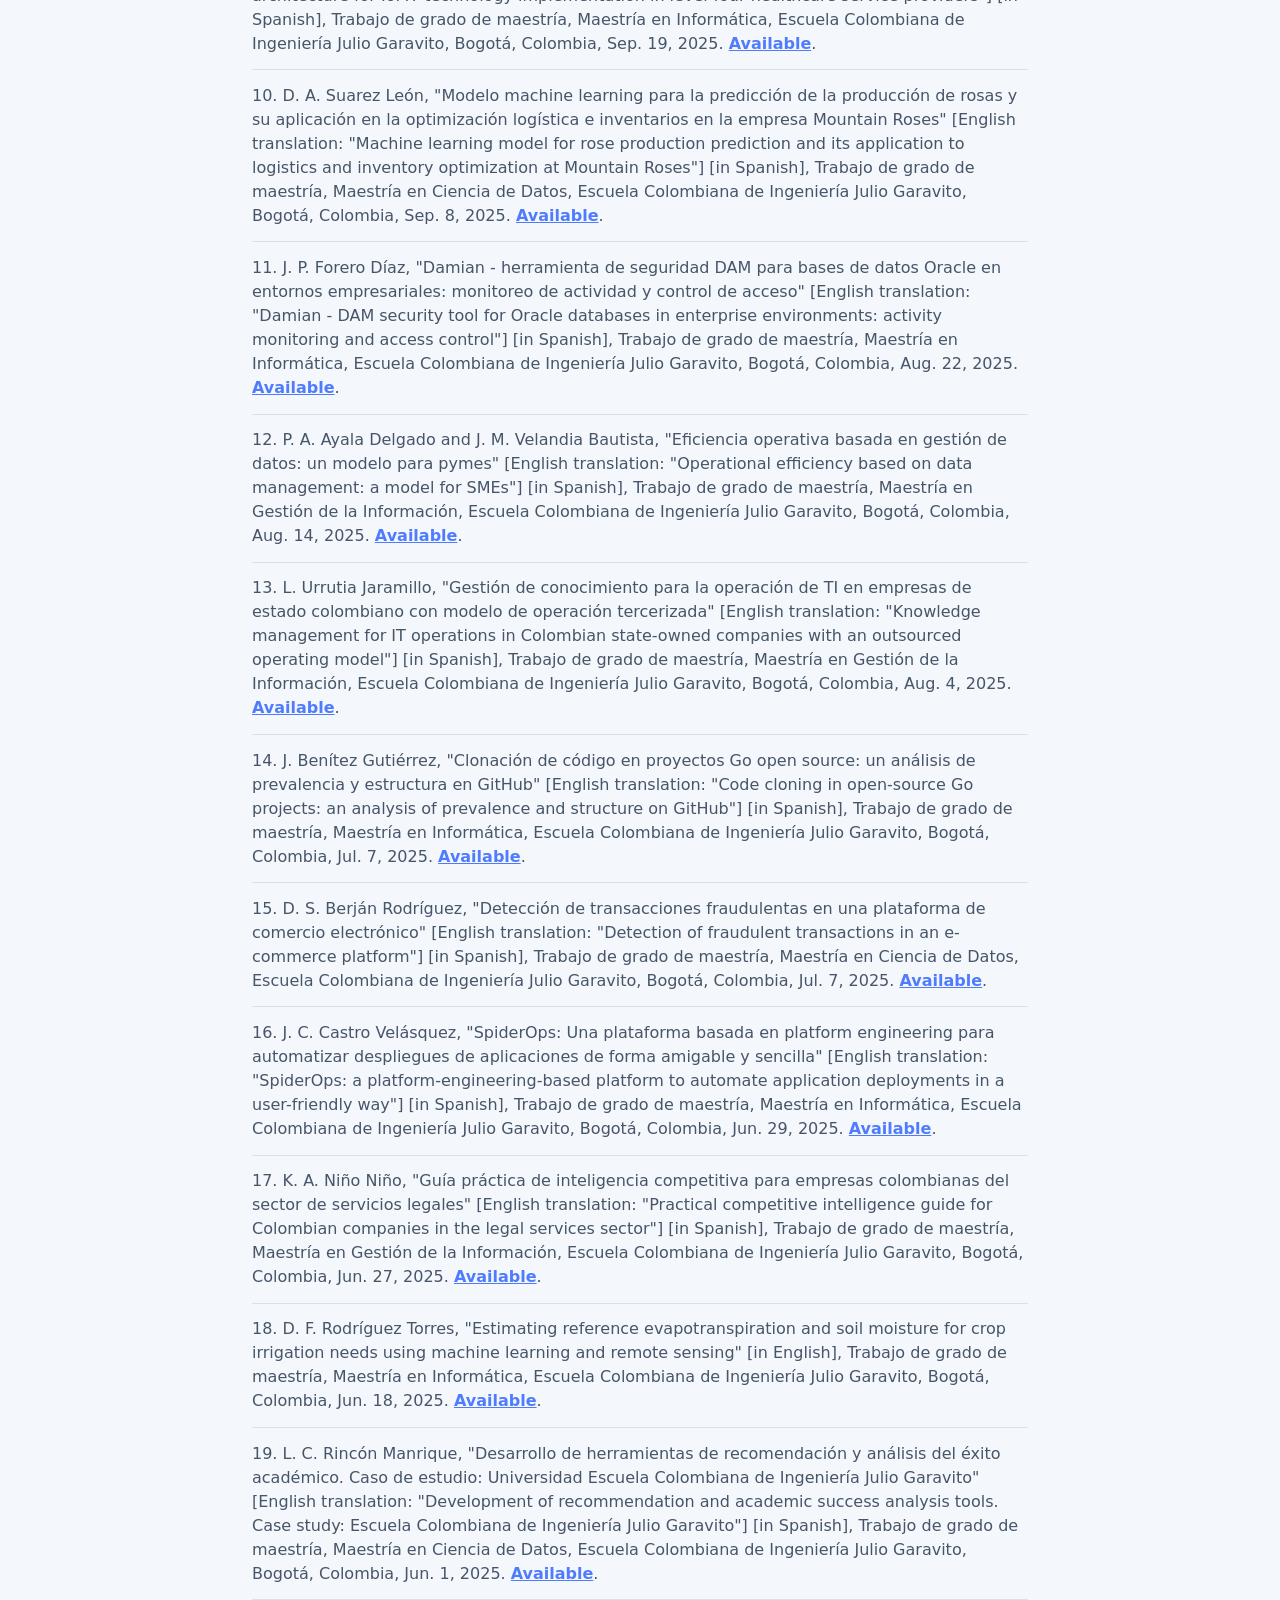
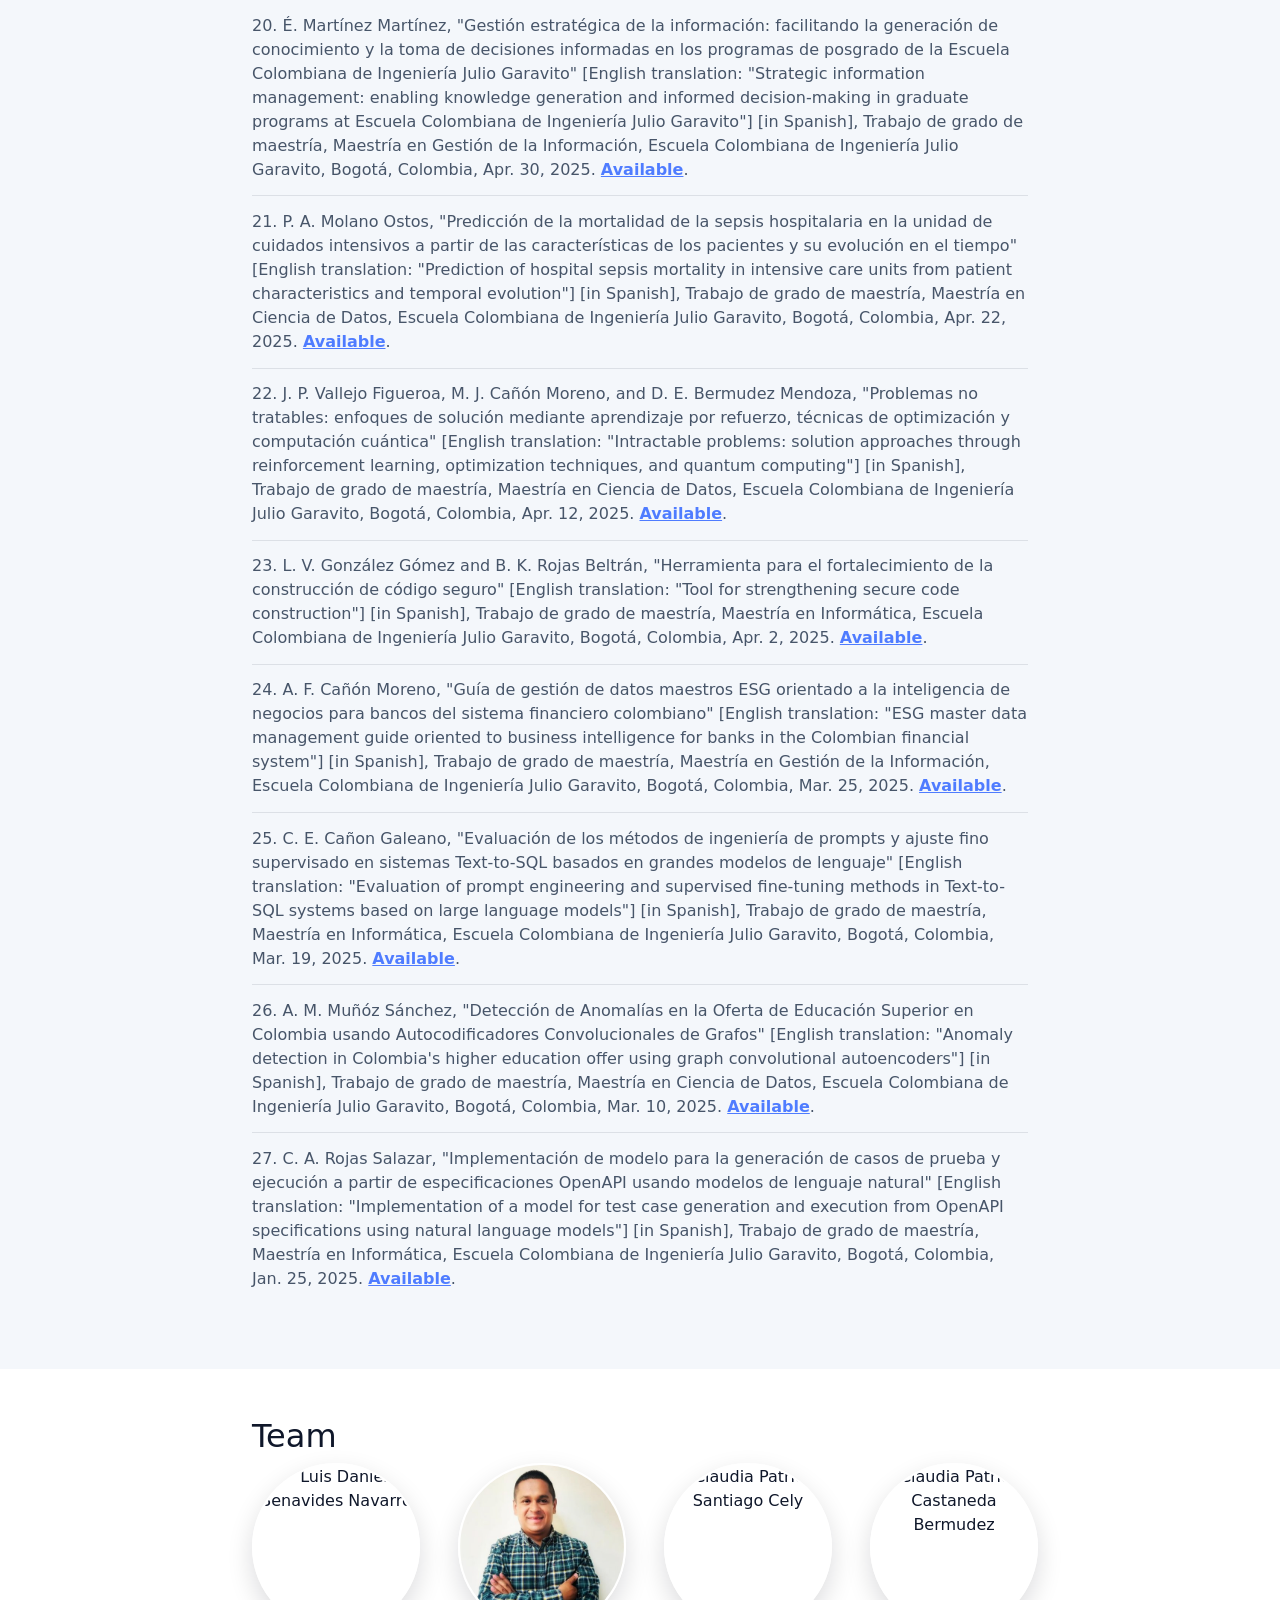
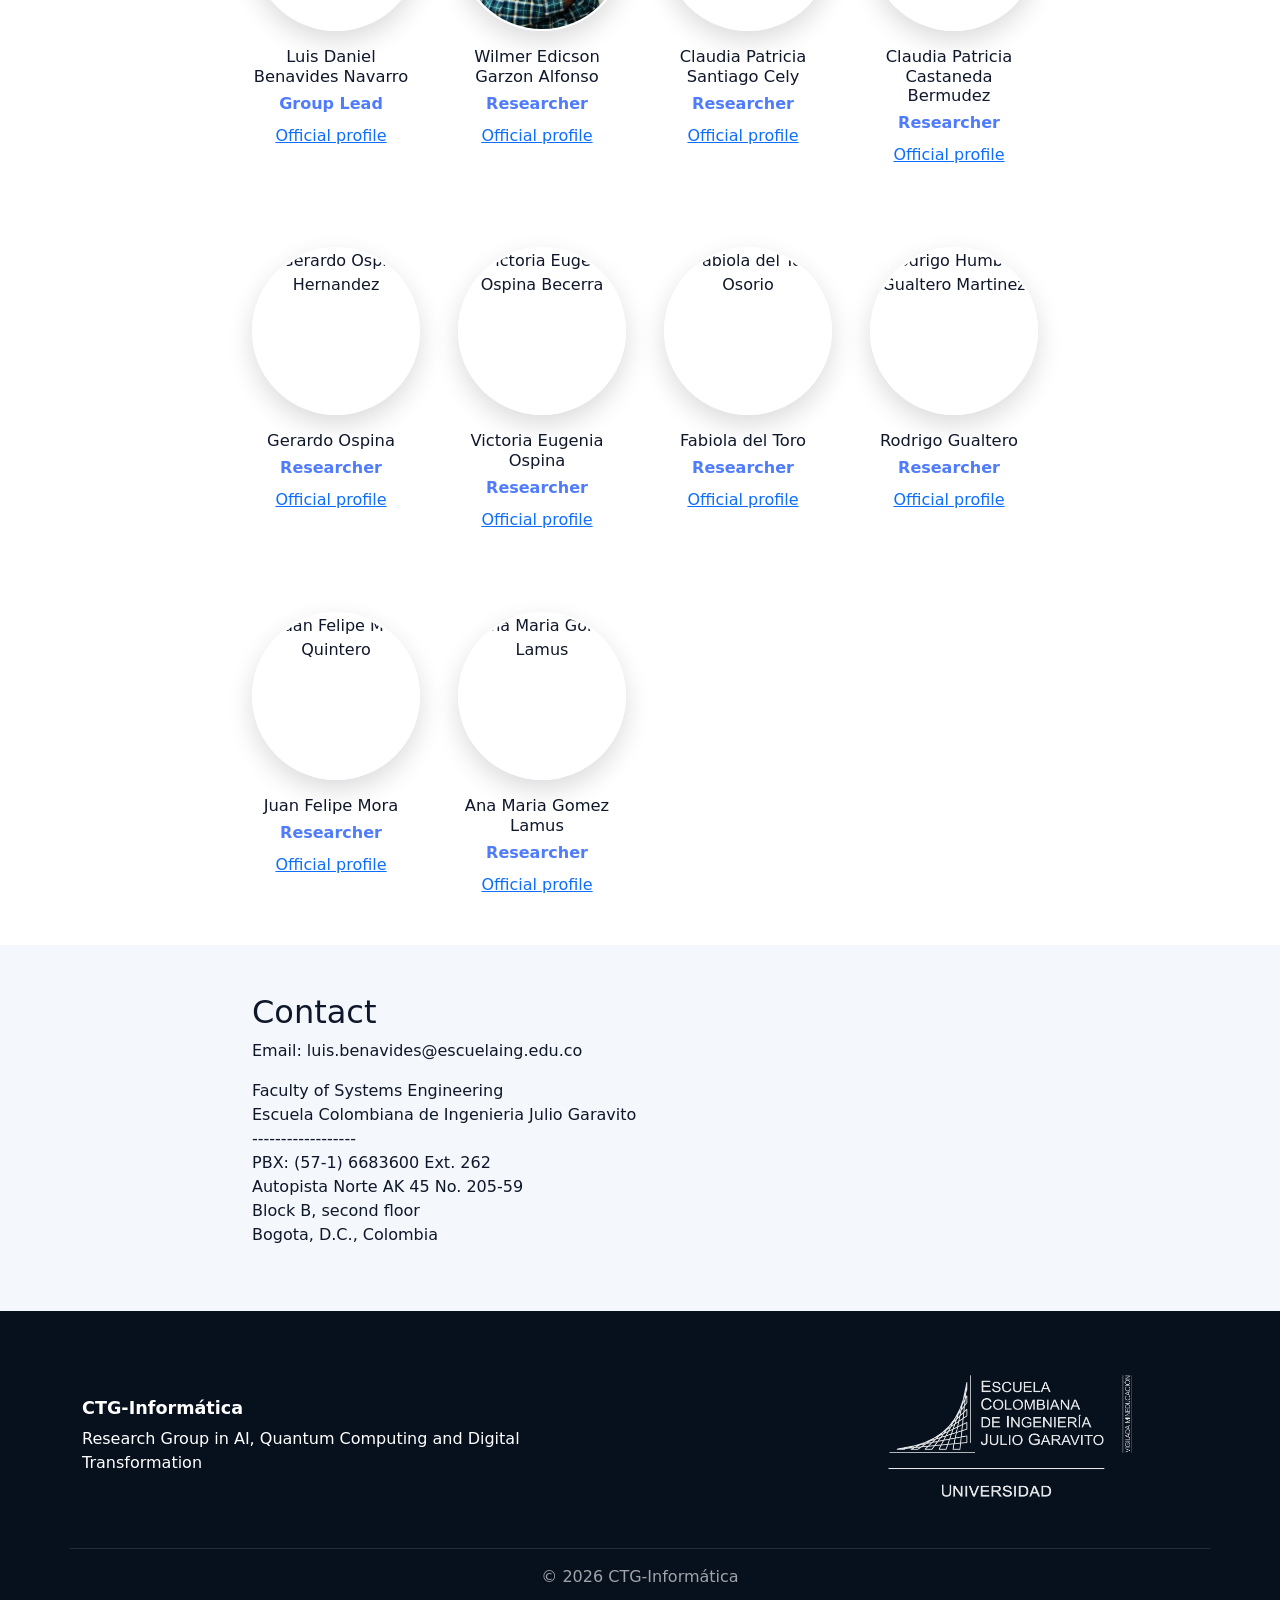
==== commit 8117c4ba: "Fix hero layout on phone landscape" ====
--- a/index.html
+++ b/index.html
@@ -23,7 +23,7 @@
   </script>
 
   <link href="https://cdn.jsdelivr.net/npm/bootstrap@5.3.3/dist/css/bootstrap.min.css" rel="stylesheet">
-  <link href="assets/css/custom.css?v=20260527-logo" rel="stylesheet">
+  <link href="assets/css/custom.css?v=20260527-landscape" rel="stylesheet">
 </head>
 
 <body data-bs-spy="scroll" data-bs-target="#mainNav">
--- a/assets/css/custom.css
+++ b/assets/css/custom.css
@@ -115,6 +115,7 @@
 .hero-section {
   position: relative;
   overflow: hidden;
+  box-sizing: border-box;
   background:
     url("../img/bg-masthead.jpg") center / cover no-repeat,
     linear-gradient(180deg, #0f2442 0%, #173861 100%);
@@ -461,6 +462,7 @@
   position: relative;
   min-height: 92vh;
   overflow: hidden;
+  box-sizing: border-box;
   color: #fff;
   background-position: center;
   background-size: cover;
@@ -1370,3 +1372,34 @@
     opacity: .82;
   }
 }
+
+@media (orientation: landscape) and (max-height: 575px) {
+  .hero-section.vh-100,
+  .solution-hero.vh-100 {
+    height: auto !important;
+    min-height: 100svh;
+    padding-top: 5rem;
+    padding-bottom: 2rem;
+    align-items: flex-start !important;
+  }
+
+  .hero-institutional-mark {
+    width: min(34vw, 170px);
+    margin-left: 0;
+    margin-bottom: .75rem;
+  }
+
+  .hero-content-box,
+  .solution-hero-copy {
+    max-width: 660px;
+  }
+
+  .hero-section .display-4,
+  .solution-hero .display-4 {
+    font-size: clamp(2rem, 5vw, 3rem);
+  }
+
+  .solution-proof-strip {
+    margin-top: .85rem;
+  }
+}
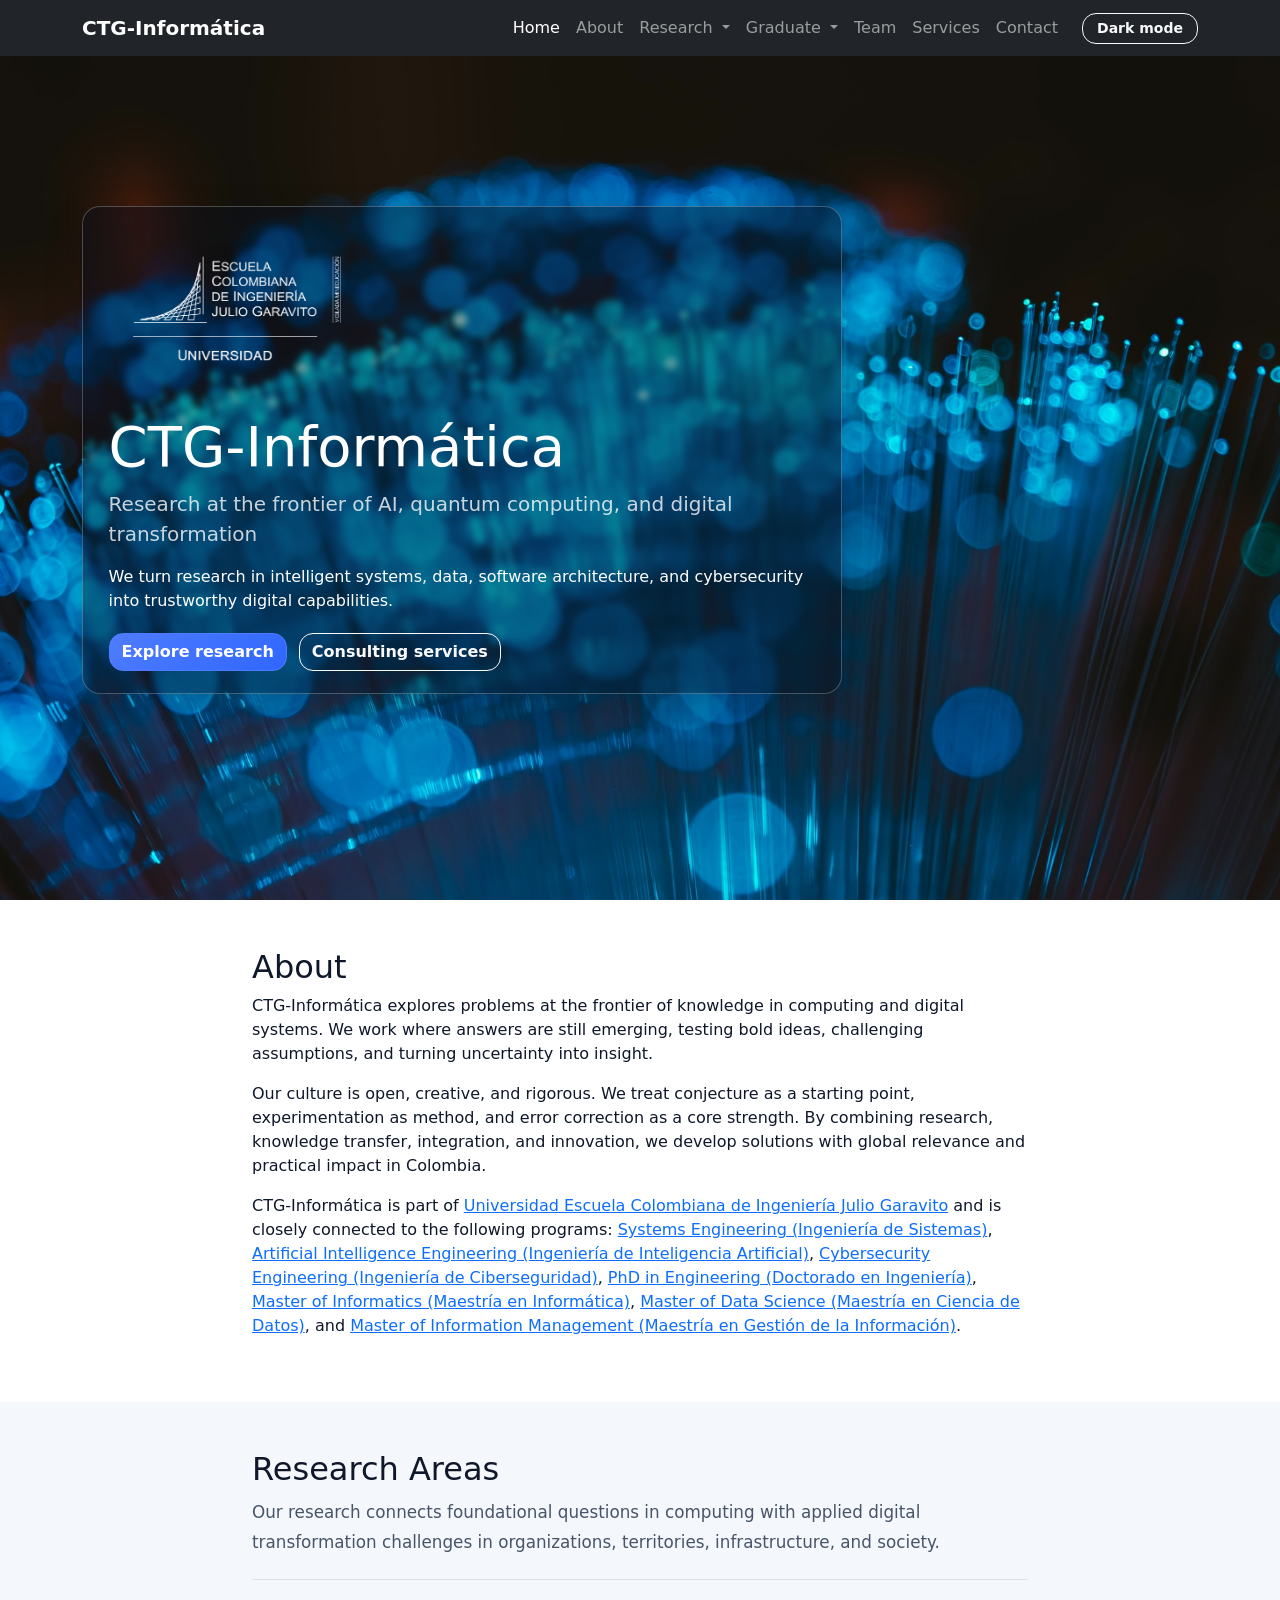
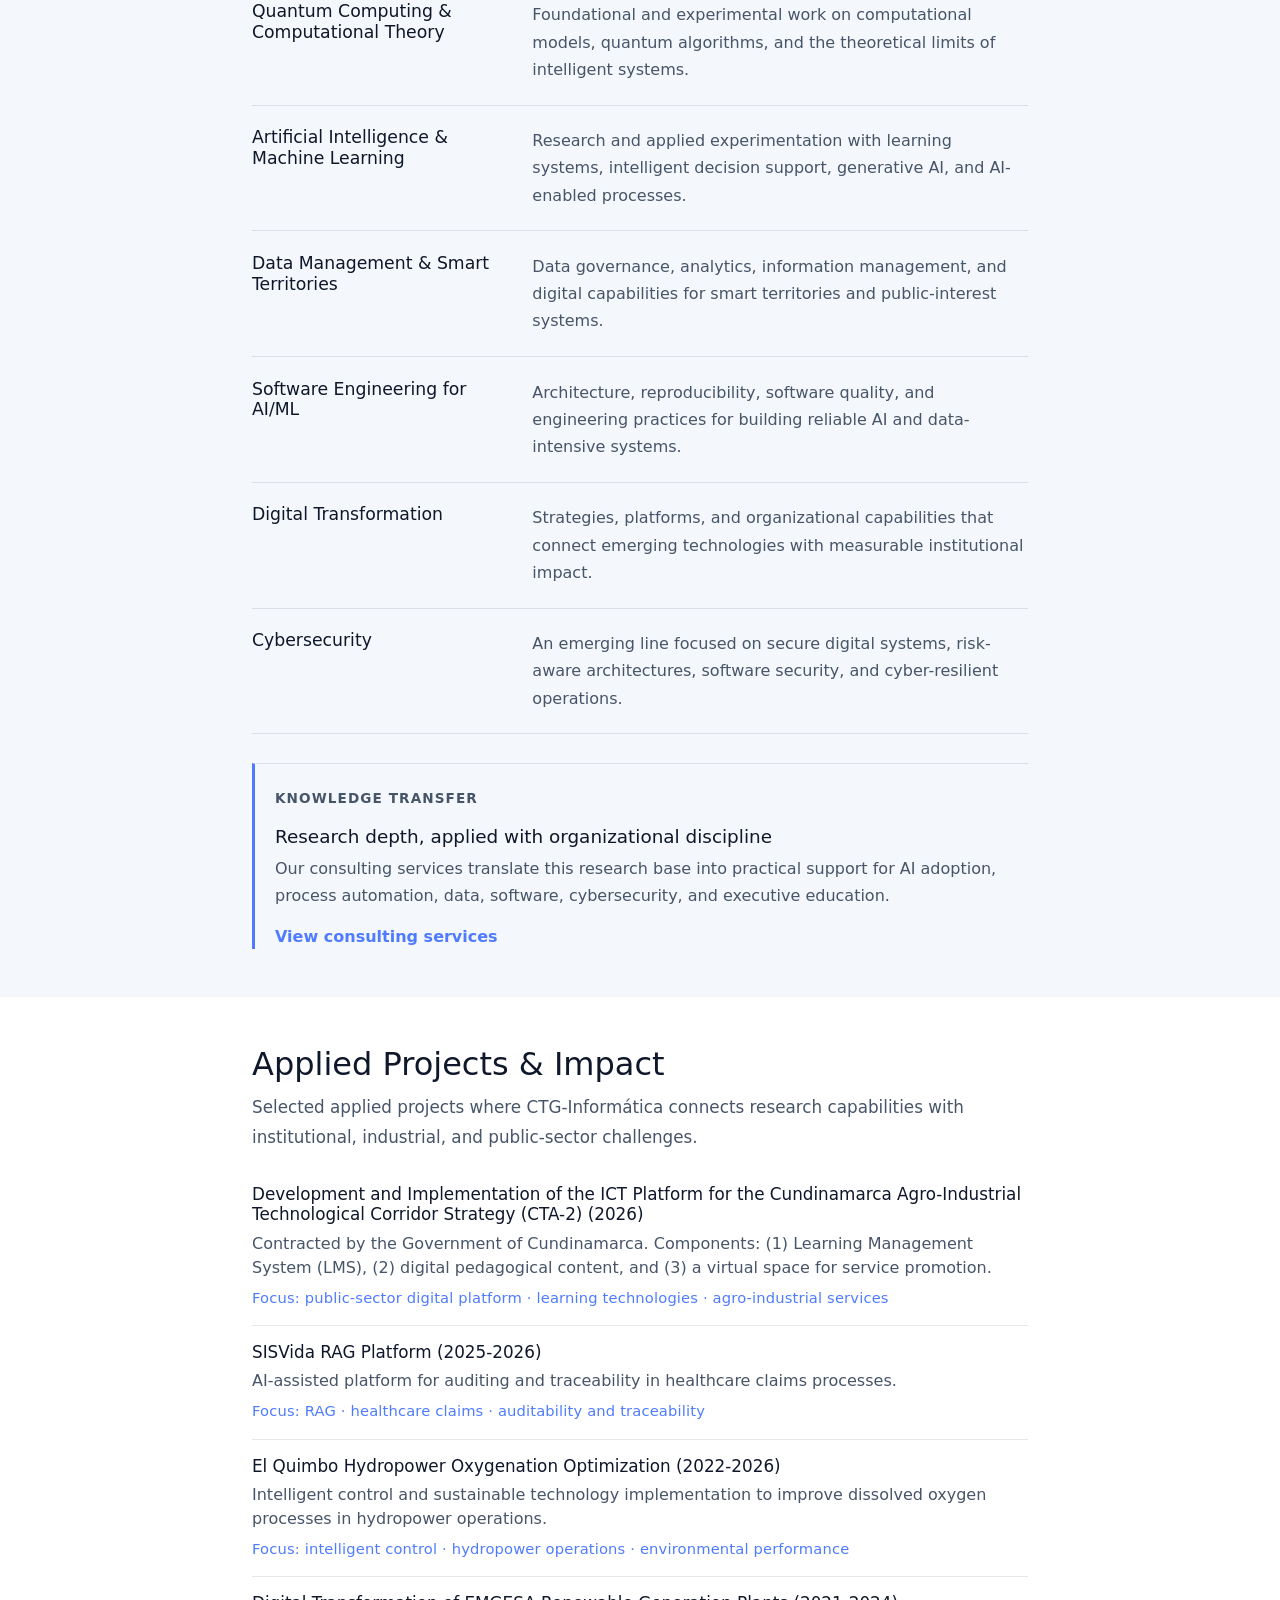
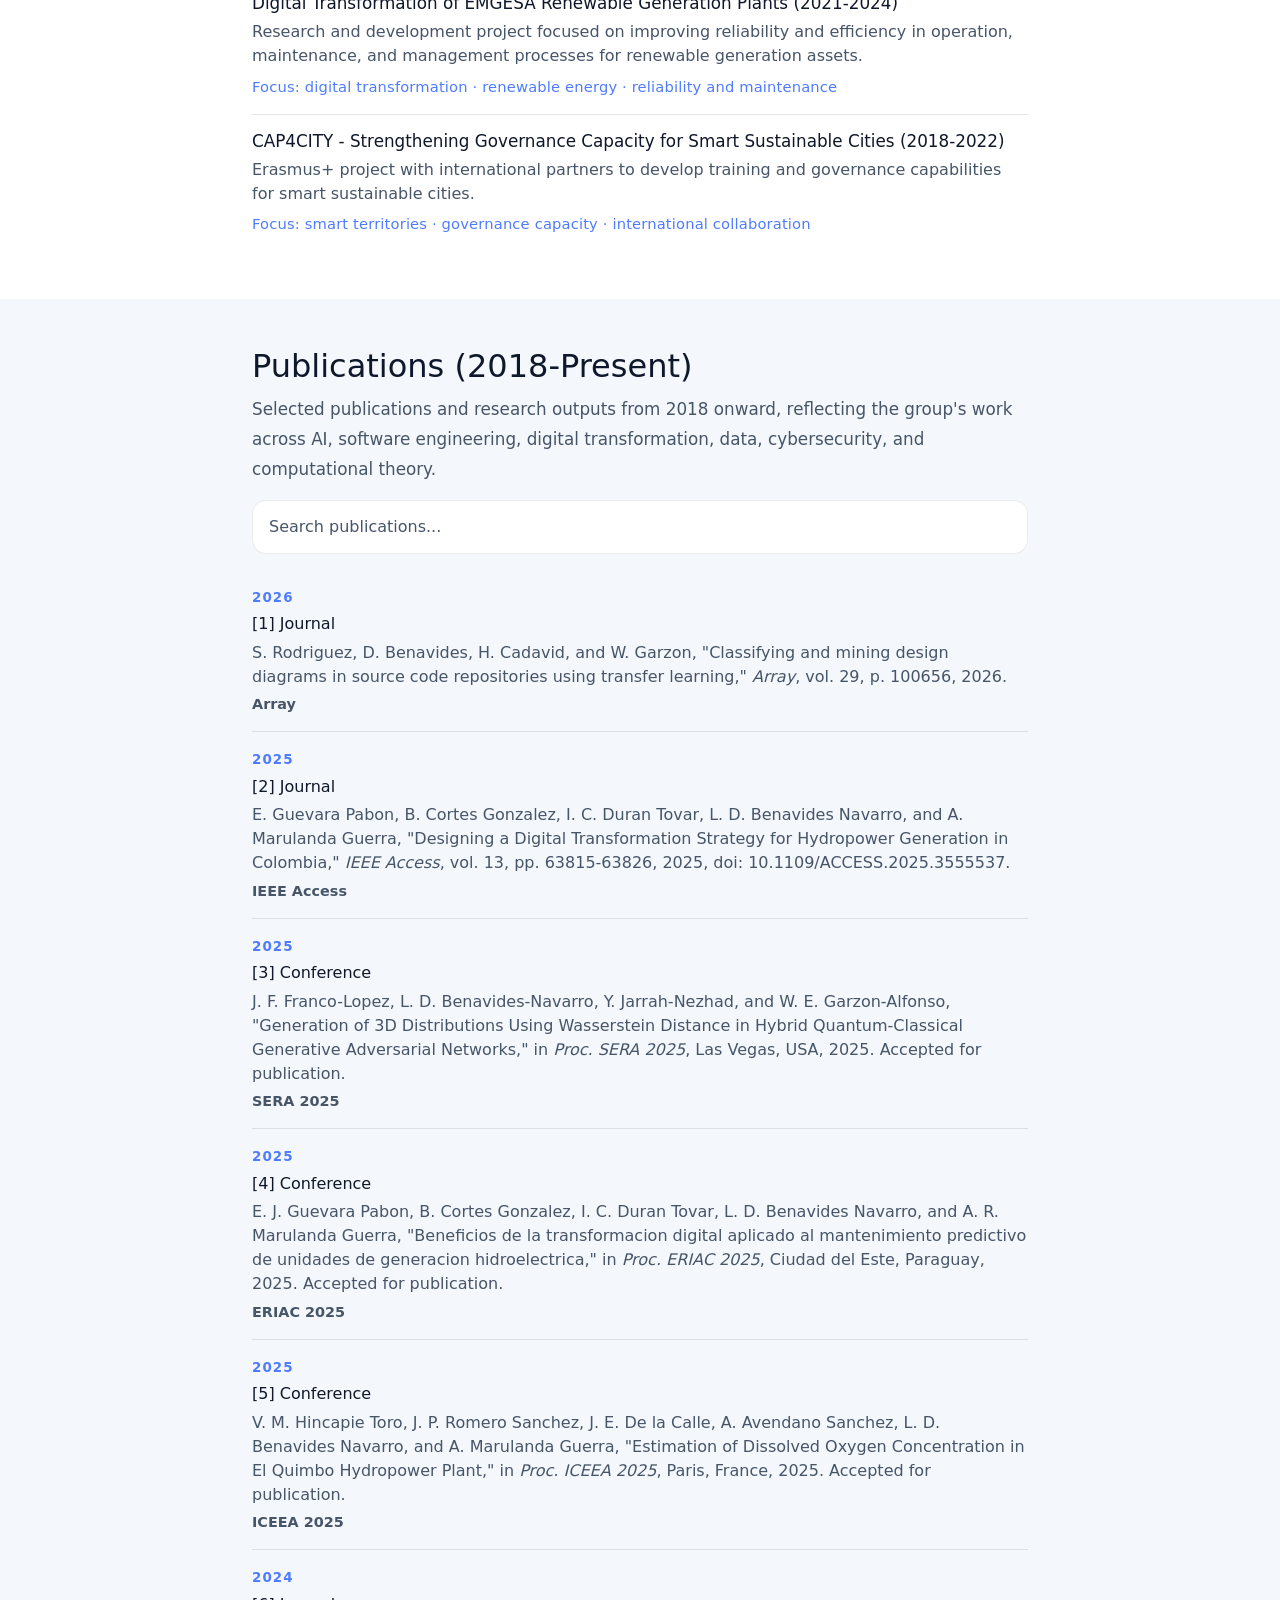
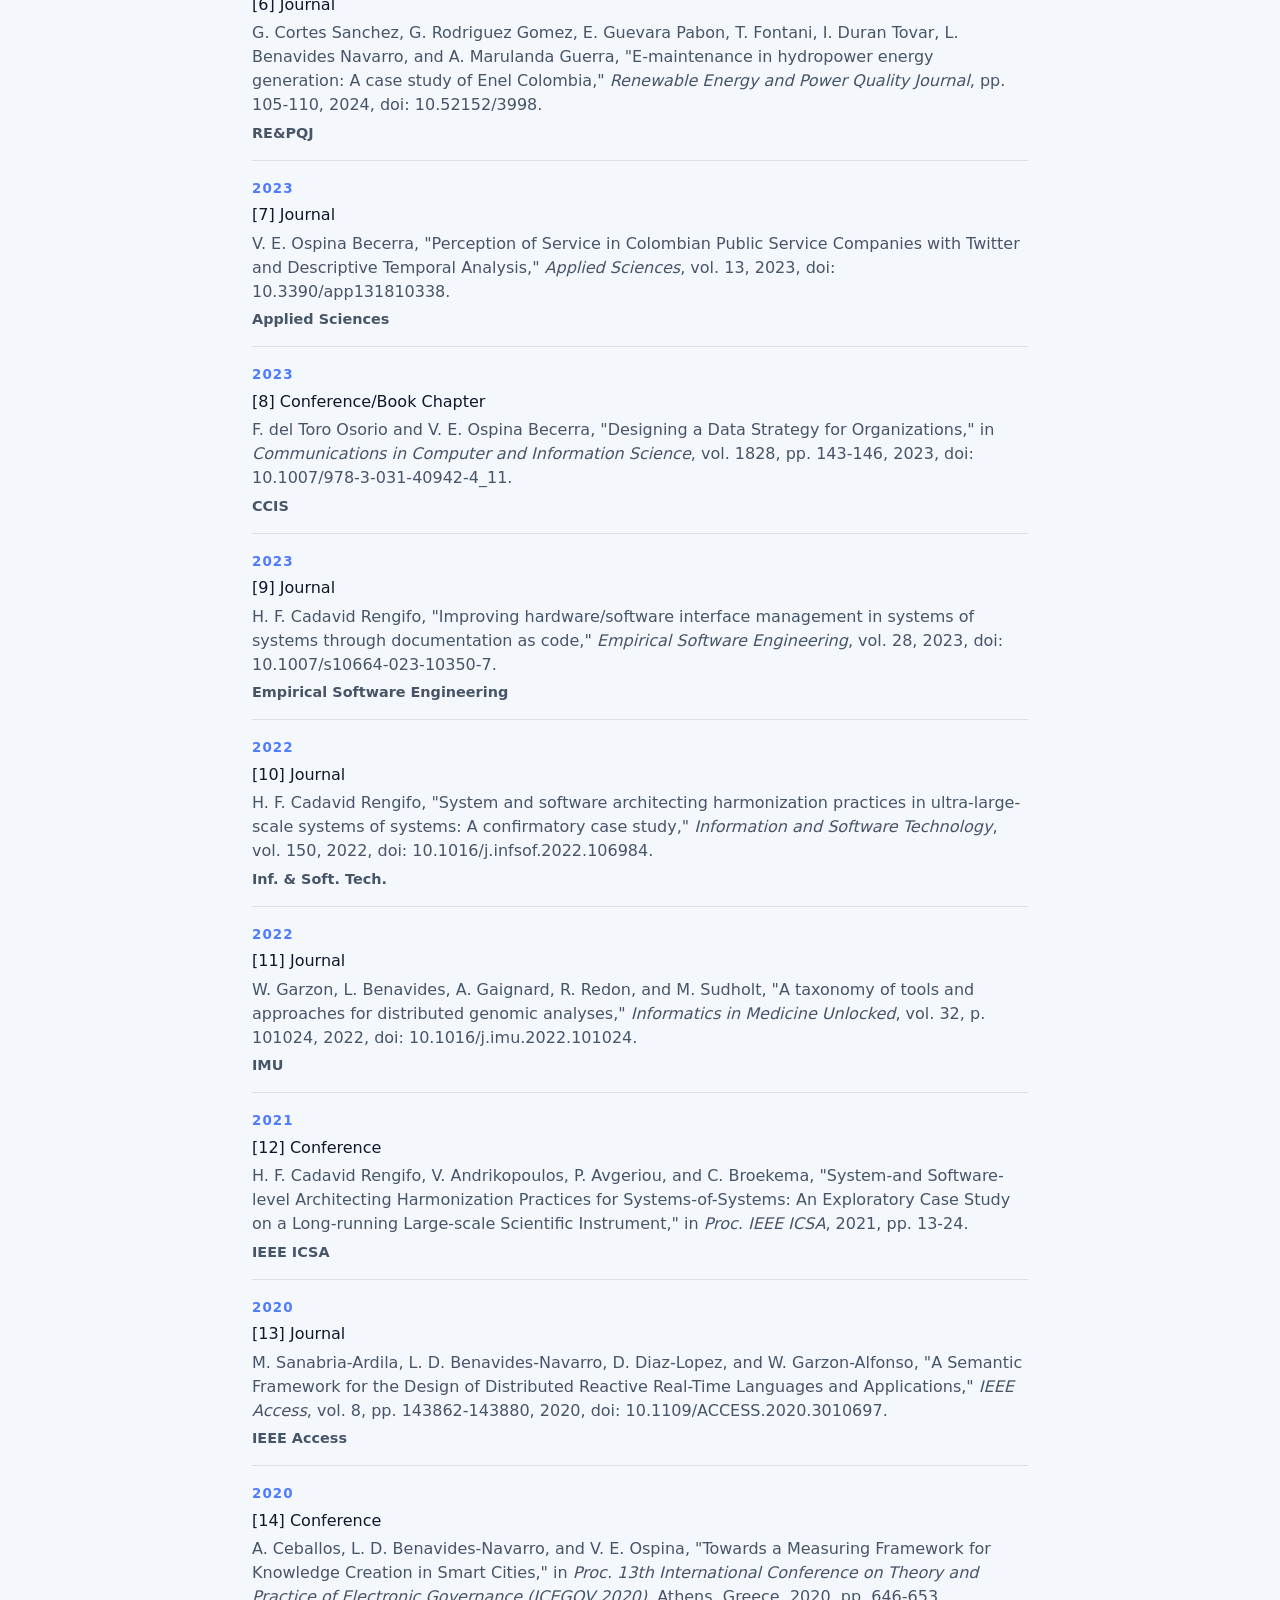
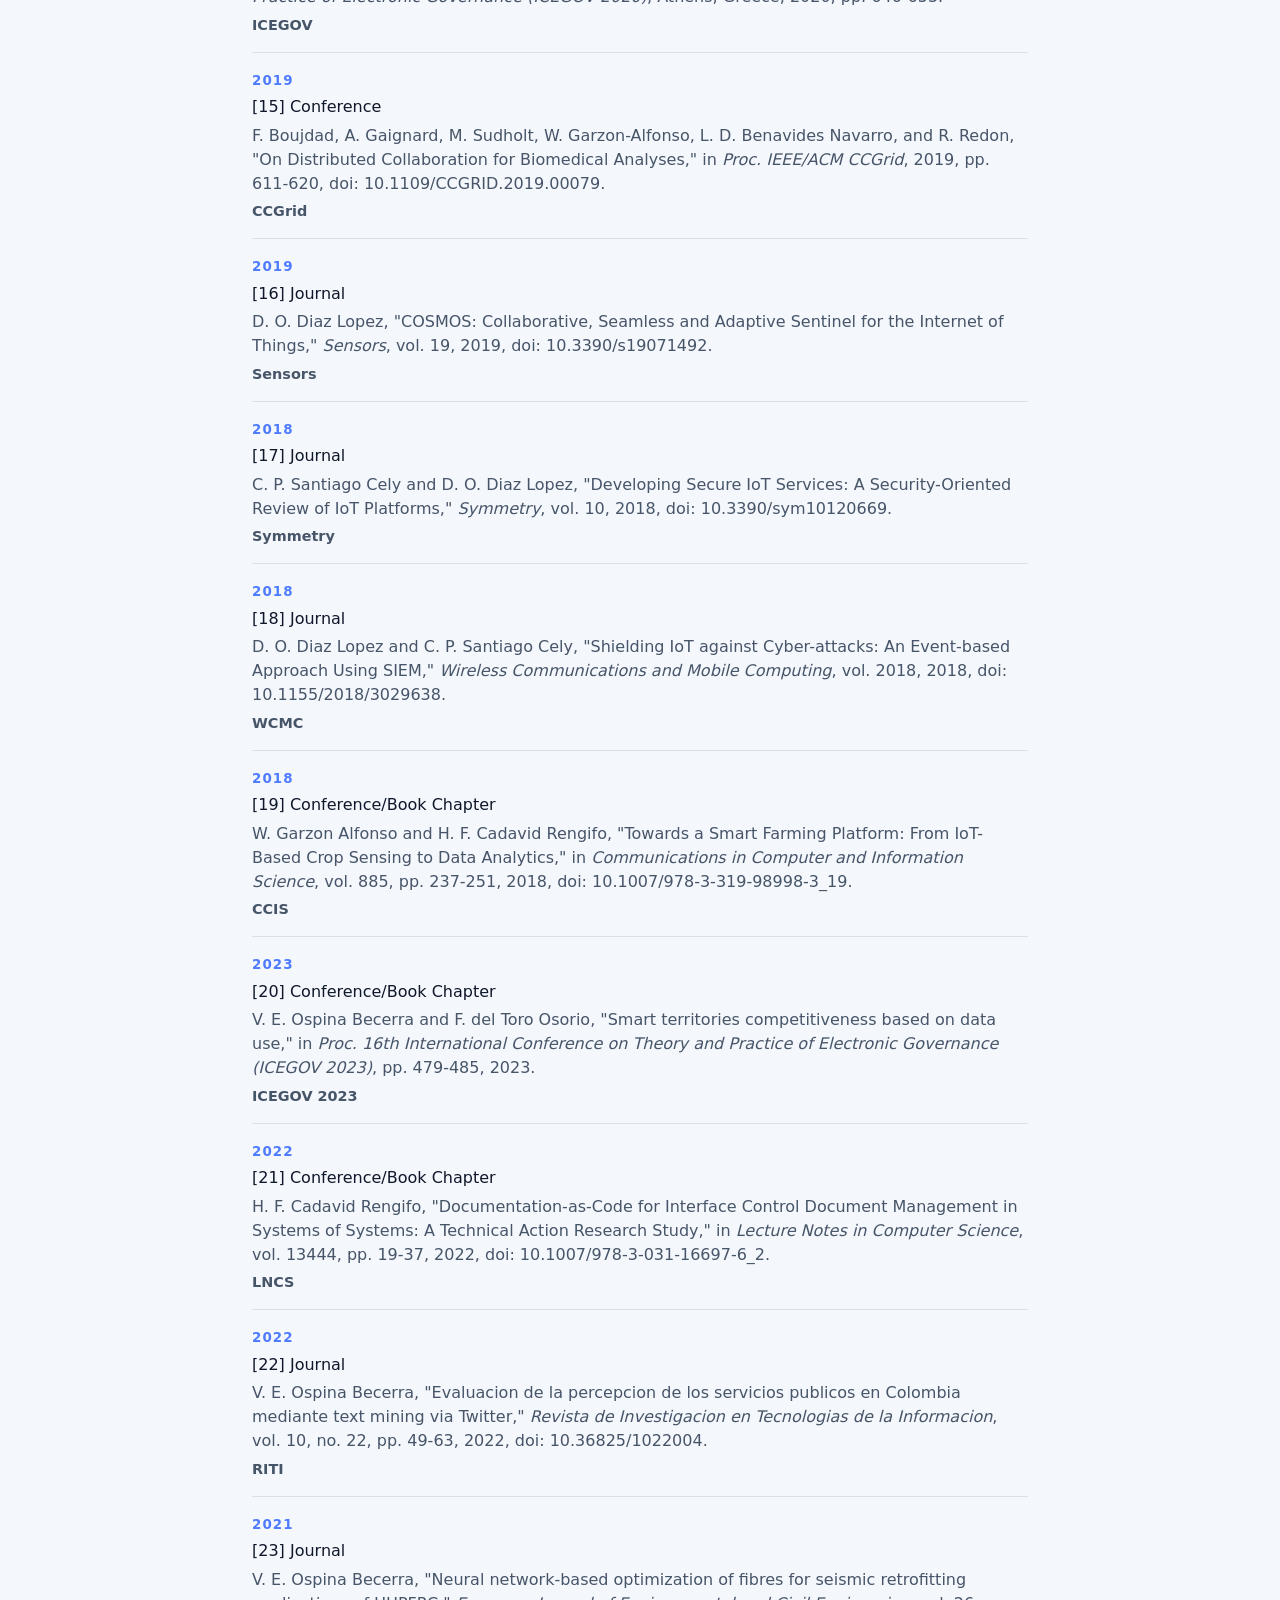
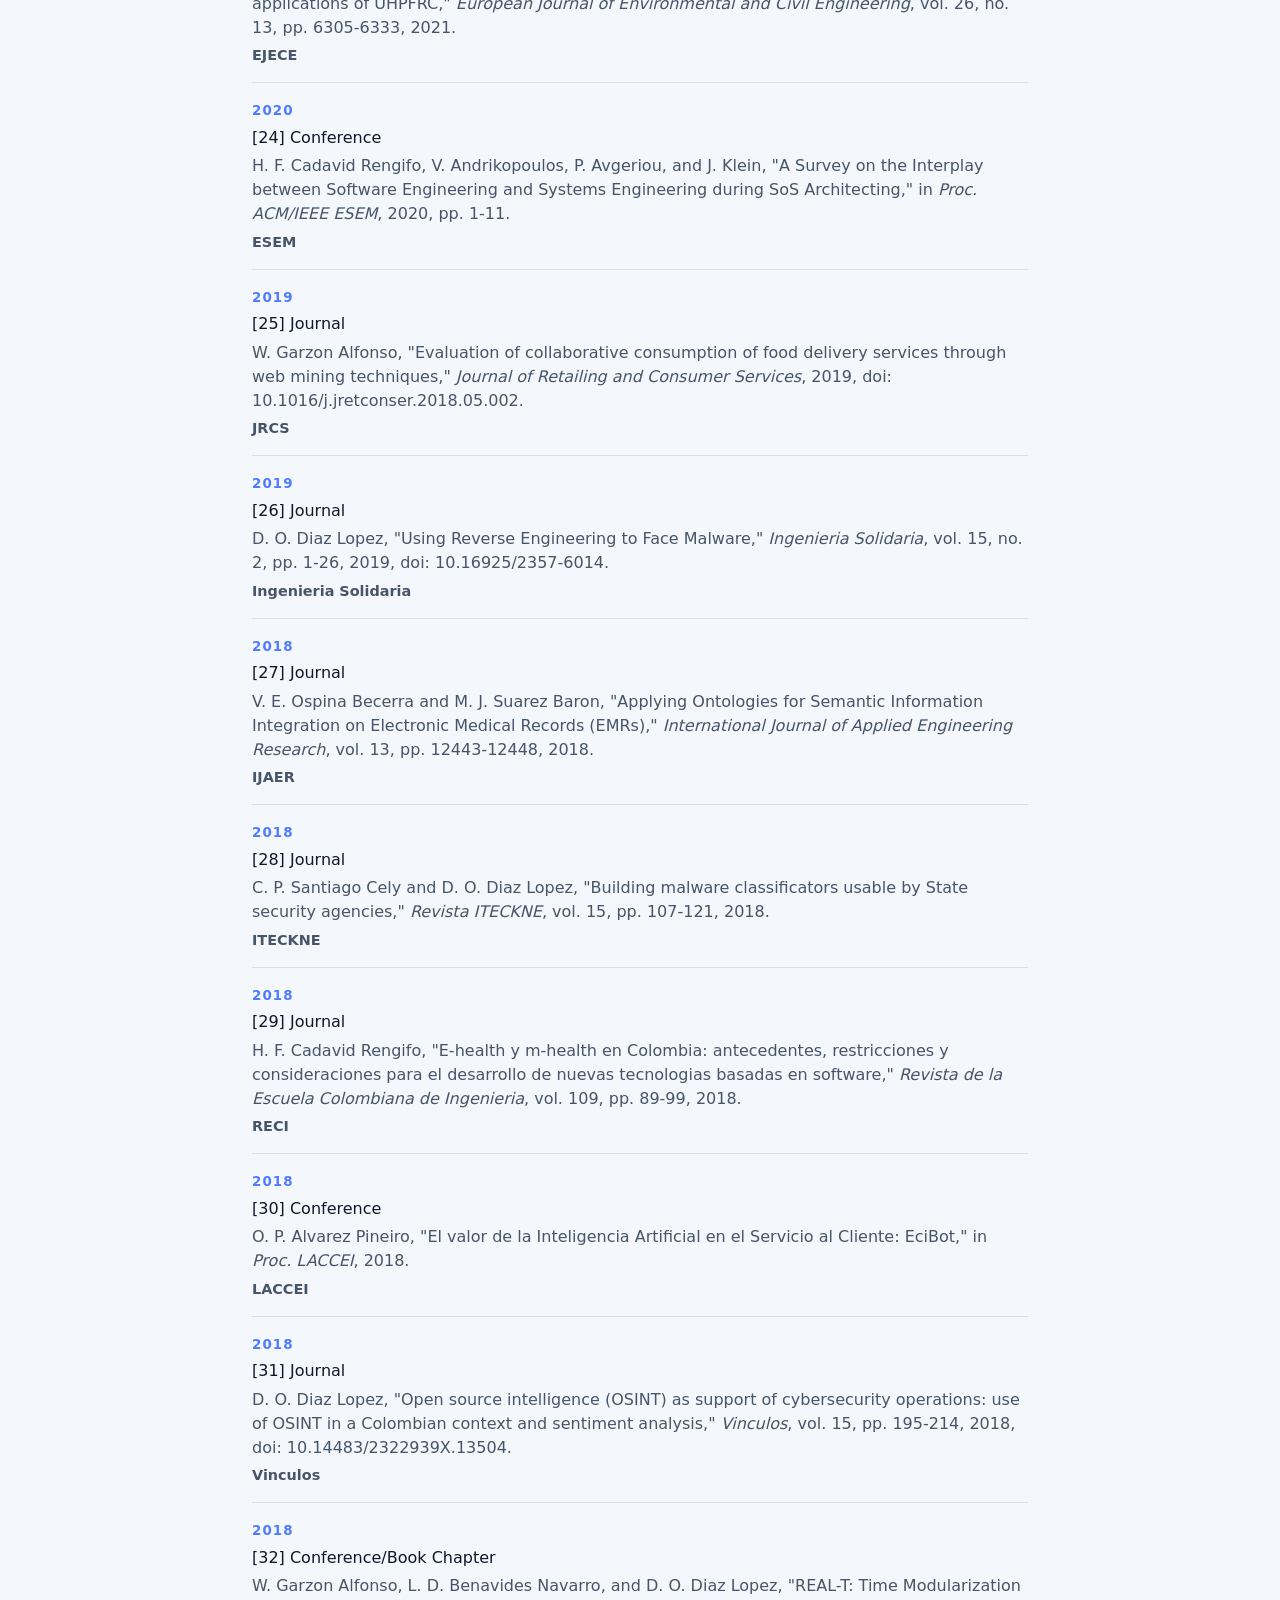
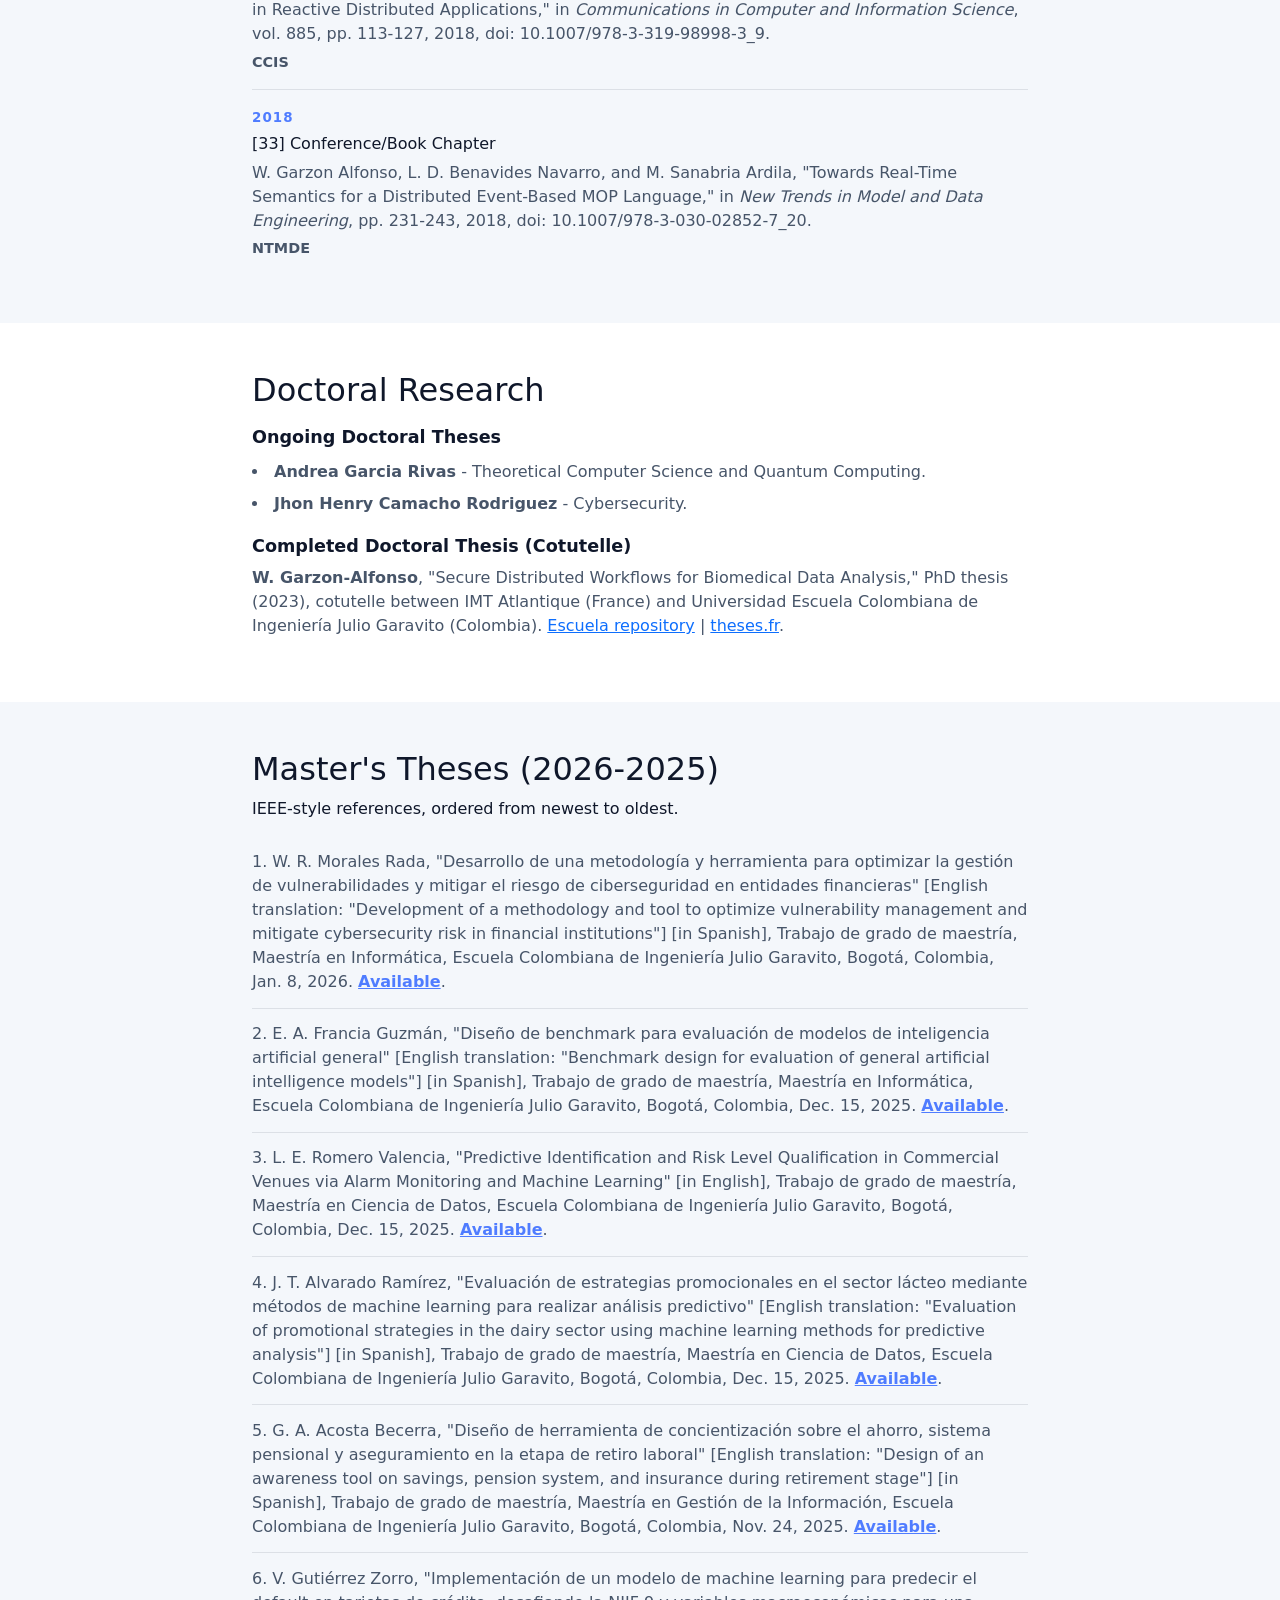
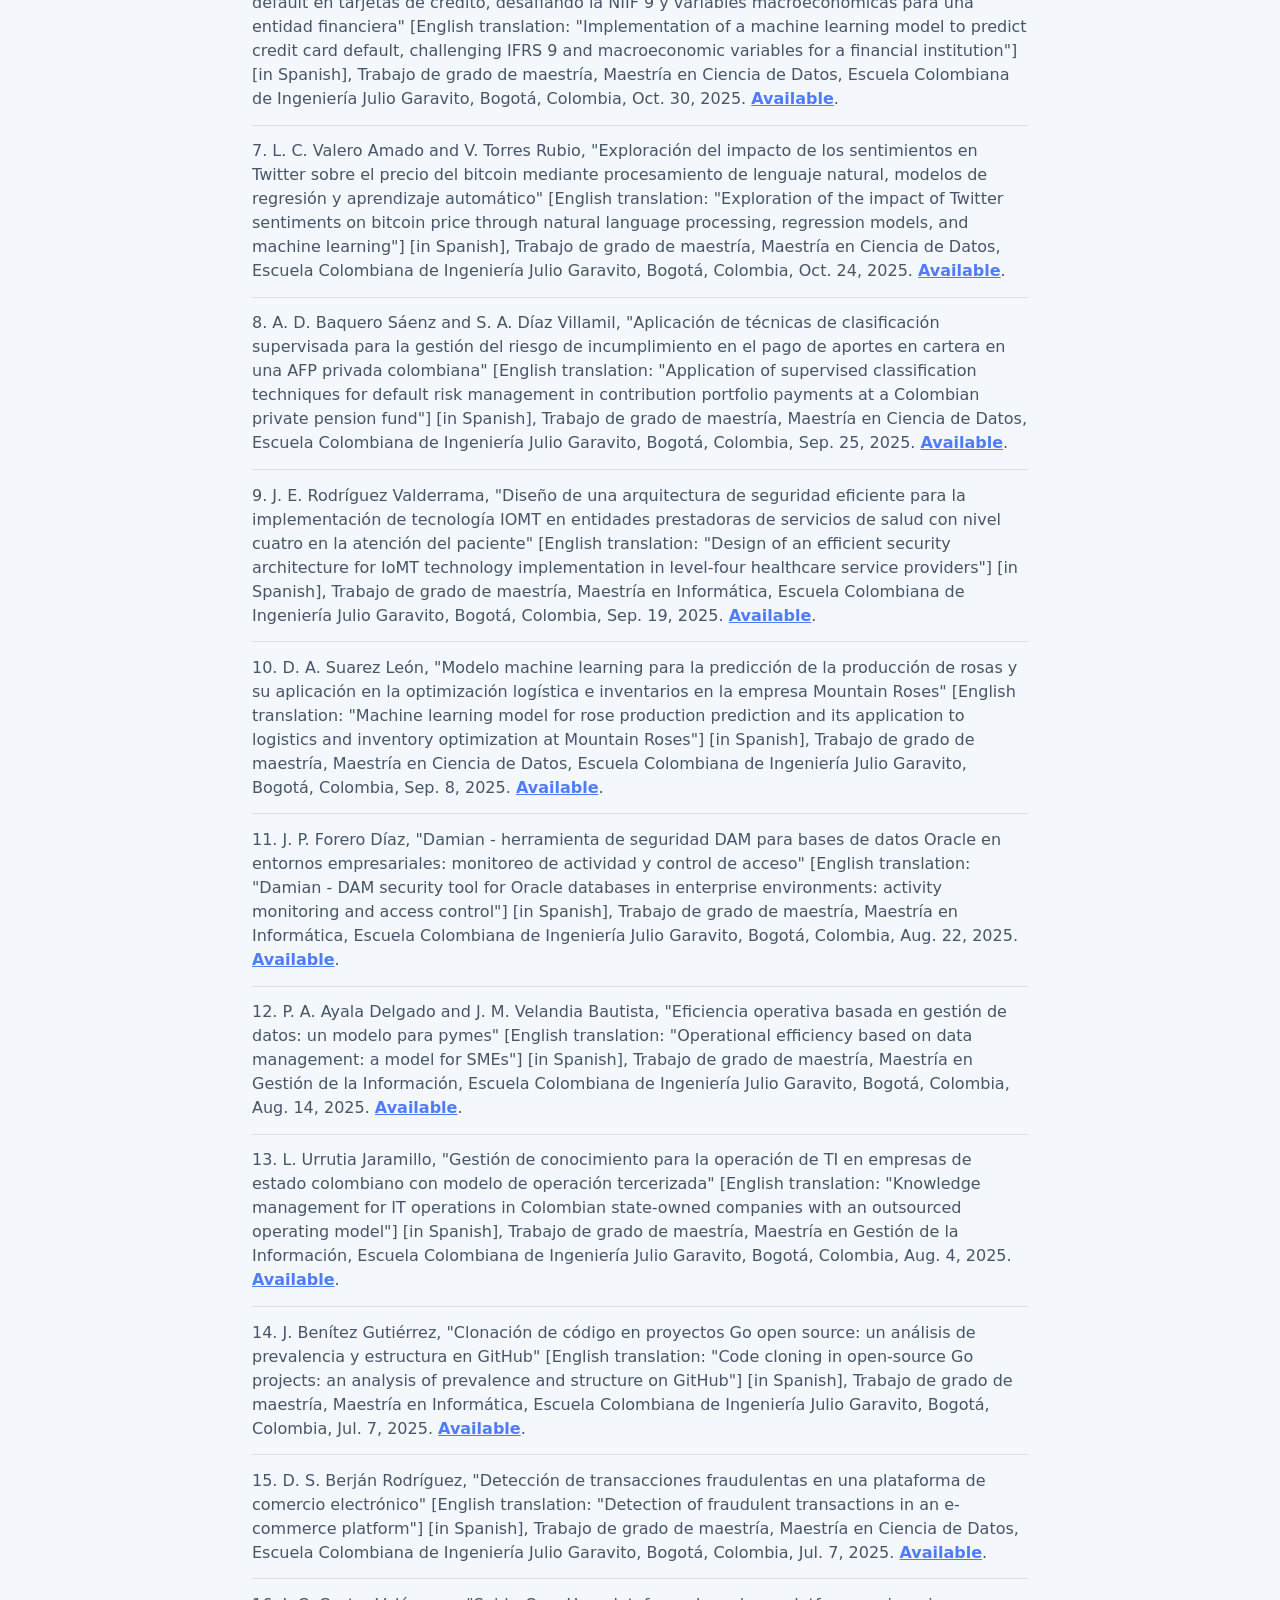
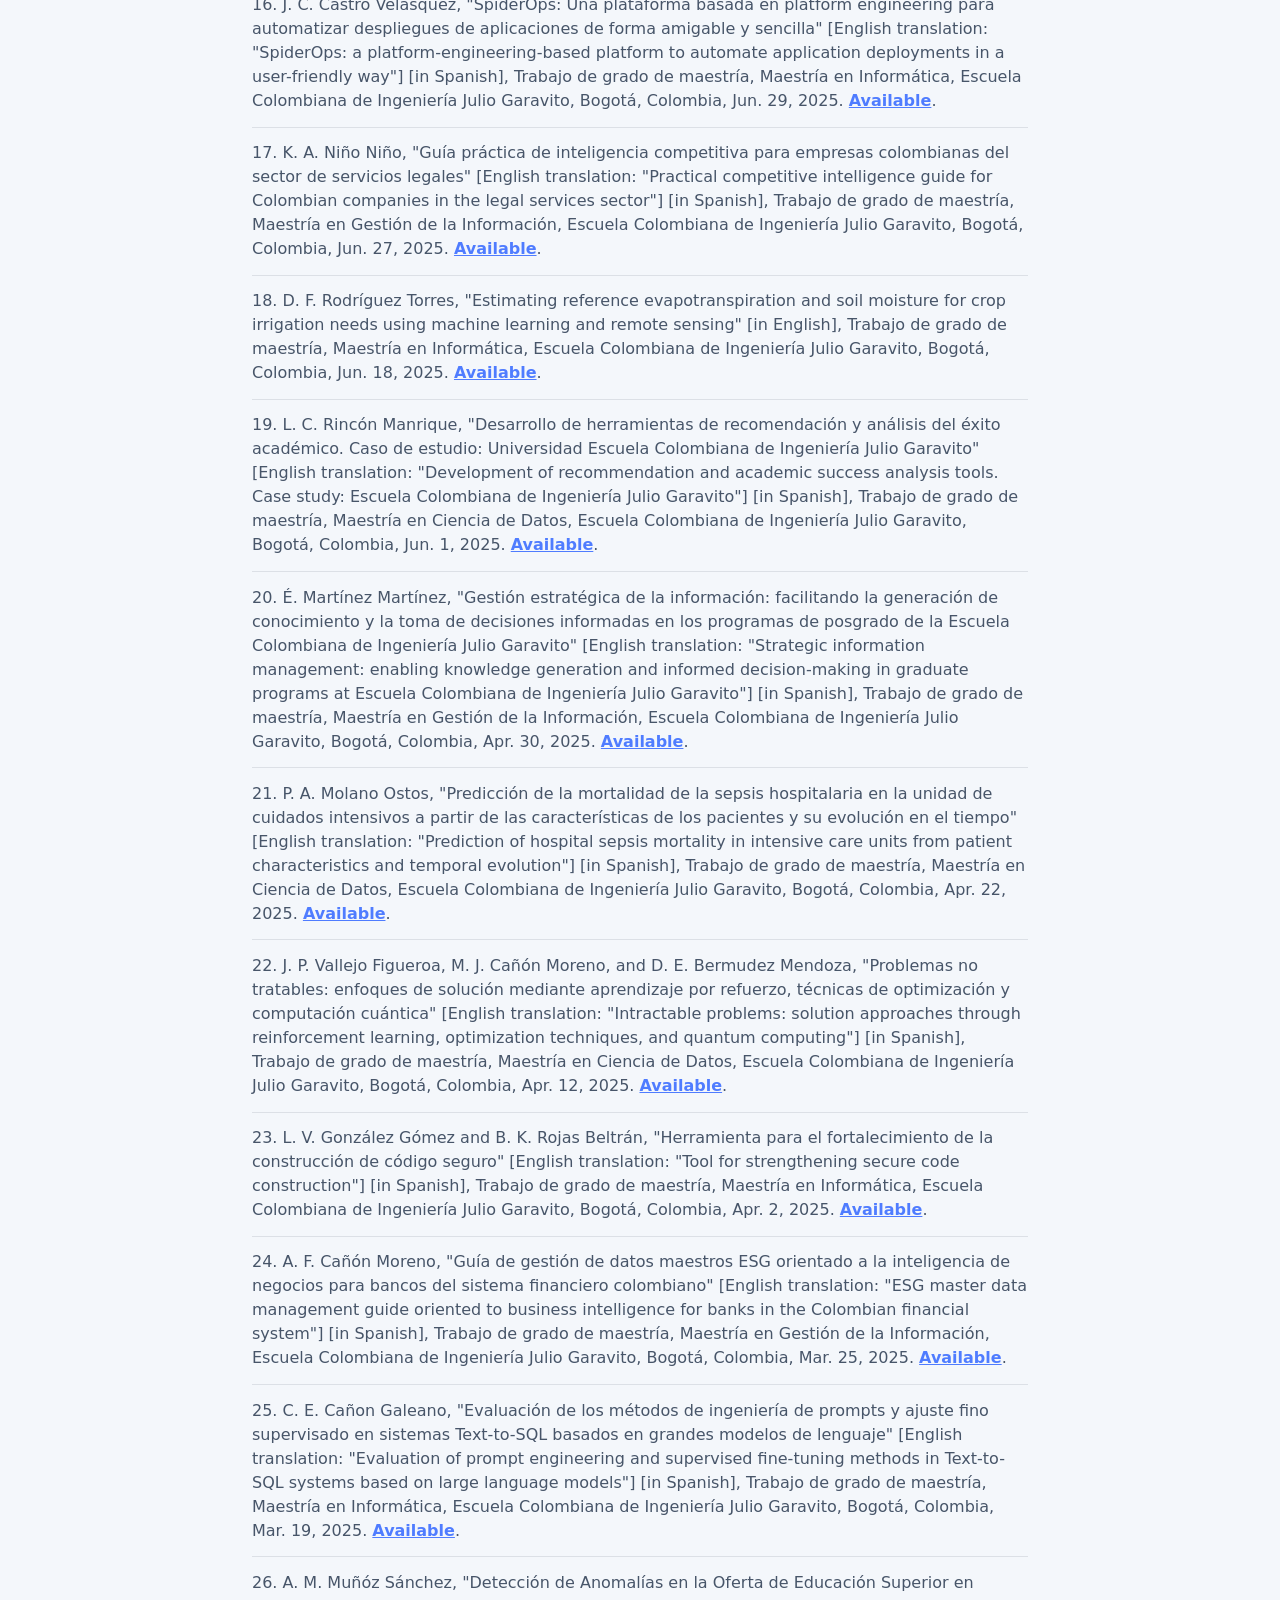
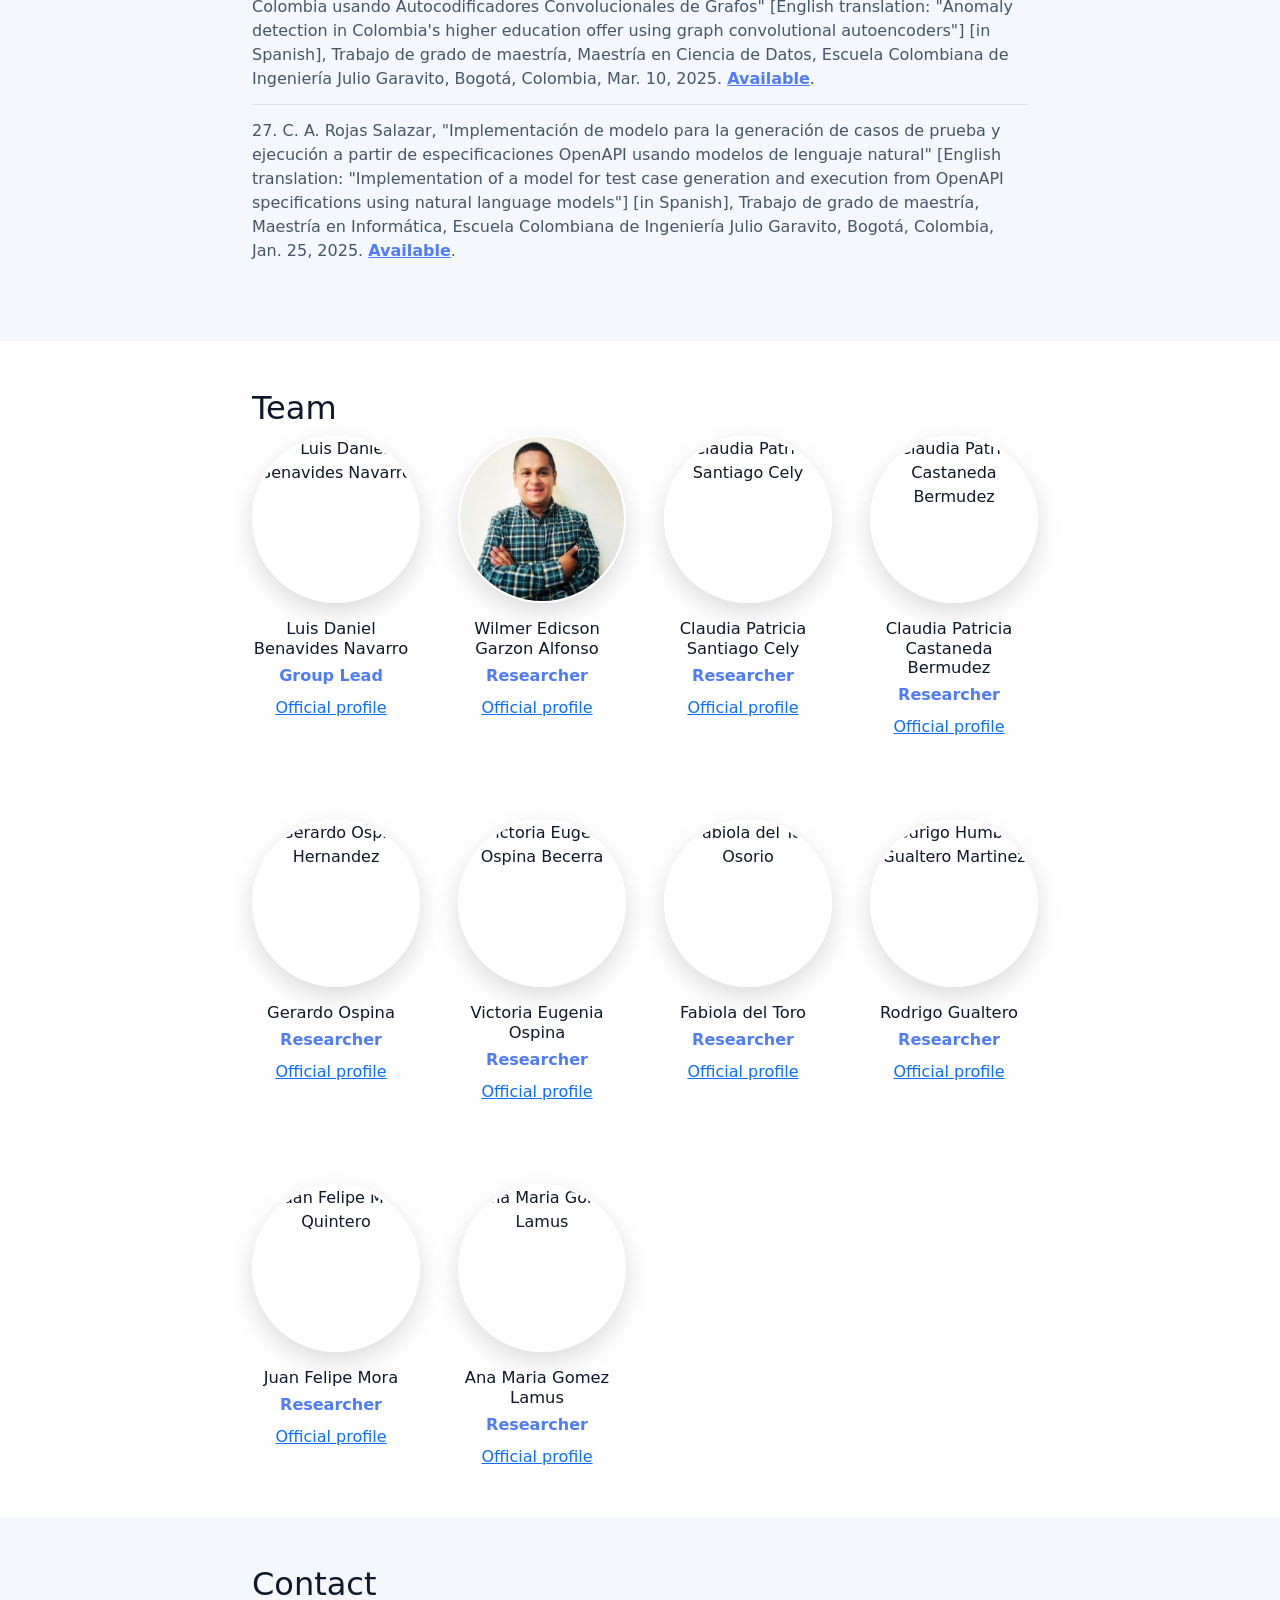
==== commit 05f79a92: "Improve homepage strategy and navigation" ====
--- a/index.html
+++ b/index.html
@@ -39,14 +39,28 @@
     <div class="collapse navbar-collapse" id="navContent">
       <ul class="navbar-nav ms-auto">
         <li class="nav-item"><a class="nav-link" href="#home">Home</a></li>
+        <li class="nav-item"><a class="nav-link" href="#about">About</a></li>
+        <li class="nav-item dropdown">
+          <a class="nav-link dropdown-toggle" href="#" role="button" data-bs-toggle="dropdown" aria-expanded="false">
+            Research
+          </a>
+          <ul class="dropdown-menu dropdown-menu-dark">
+            <li><a class="dropdown-item" href="#research">Areas</a></li>
+            <li><a class="dropdown-item" href="#projects">Projects</a></li>
+            <li><a class="dropdown-item" href="#publications">Publications</a></li>
+          </ul>
+        </li>
+        <li class="nav-item dropdown">
+          <a class="nav-link dropdown-toggle" href="#" role="button" data-bs-toggle="dropdown" aria-expanded="false">
+            Graduate
+          </a>
+          <ul class="dropdown-menu dropdown-menu-dark">
+            <li><a class="dropdown-item" href="#doctoral">PhD</a></li>
+            <li><a class="dropdown-item" href="#theses">Master's</a></li>
+          </ul>
+        </li>
+        <li class="nav-item"><a class="nav-link" href="#team">Team</a></li>
         <li class="nav-item"><a class="nav-link" href="services.html">Services</a></li>
-        <li class="nav-item"><a class="nav-link" href="#about">About</a></li>
-        <li class="nav-item"><a class="nav-link" href="#research">Research</a></li>
-        <li class="nav-item"><a class="nav-link" href="#projects">Projects</a></li>
-        <li class="nav-item"><a class="nav-link" href="#publications">Publications</a></li>
-        <li class="nav-item"><a class="nav-link" href="#doctoral">PhD</a></li>
-        <li class="nav-item"><a class="nav-link" href="#theses">Master's</a></li>
-        <li class="nav-item"><a class="nav-link" href="#team">Team</a></li>
         <li class="nav-item"><a class="nav-link" href="#contact">Contact</a></li>
       </ul>
       <button id="themeToggle" class="btn btn-sm btn-outline-light theme-toggle ms-lg-3 mt-3 mt-lg-0" type="button" aria-label="Toggle color theme">
@@ -64,8 +78,12 @@
         <img src="assets/img/escuela-logo-white.png" width="260" alt="Universidad Escuela Colombiana de Ingeniería Julio Garavito">
       </div>
       <h1 class="display-4">CTG-Informática</h1>
-      <p class="lead">Research Group in AI, Quantum Computing and Digital Transformation</p>
-      <p>Universidad Escuela Colombiana de Ingeniería Julio Garavito</p>
+      <p class="lead">Research at the frontier of AI, quantum computing, and digital transformation</p>
+      <p>We turn research in intelligent systems, data, software architecture, and cybersecurity into trustworthy digital capabilities.</p>
+      <div class="hero-actions">
+        <a class="btn btn-primary" href="#research">Explore research</a>
+        <a class="btn btn-outline-light" href="services.html">Consulting services</a>
+      </div>
     </div>
   </div>
 </section>
@@ -105,65 +123,72 @@
 <section id="research" class="py-5 bg-light">
   <div class="container">
     <h2>Research Areas</h2>
-    <ul>
-      <li>Quantum Computing & Computational Theory</li>
-      <li>Artificial Intelligence & Machine Learning</li>
-      <li>Data Management & Smart Territories</li>
-      <li>Software Engineering for AI/ML</li>
-      <li>Digital Transformation</li>
-      <li>Cybersecurity (Emerging Line)</li>
-    </ul>
+    <p class="section-text">Our research connects foundational questions in computing with applied digital transformation challenges in organizations, territories, infrastructure, and society.</p>
+    <div class="solution-row-list">
+      <article class="solution-row compact">
+        <h3>Quantum Computing & Computational Theory</h3>
+        <p>Foundational and experimental work on computational models, quantum algorithms, and the theoretical limits of intelligent systems.</p>
+      </article>
+      <article class="solution-row compact">
+        <h3>Artificial Intelligence & Machine Learning</h3>
+        <p>Research and applied experimentation with learning systems, intelligent decision support, generative AI, and AI-enabled processes.</p>
+      </article>
+      <article class="solution-row compact">
+        <h3>Data Management & Smart Territories</h3>
+        <p>Data governance, analytics, information management, and digital capabilities for smart territories and public-interest systems.</p>
+      </article>
+      <article class="solution-row compact">
+        <h3>Software Engineering for AI/ML</h3>
+        <p>Architecture, reproducibility, software quality, and engineering practices for building reliable AI and data-intensive systems.</p>
+      </article>
+      <article class="solution-row compact">
+        <h3>Digital Transformation</h3>
+        <p>Strategies, platforms, and organizational capabilities that connect emerging technologies with measurable institutional impact.</p>
+      </article>
+      <article class="solution-row compact">
+        <h3>Cybersecurity</h3>
+        <p>An emerging line focused on secure digital systems, risk-aware architectures, software security, and cyber-resilient operations.</p>
+      </article>
+    </div>
+    <div class="research-transfer-note">
+      <p class="solution-eyebrow">Knowledge transfer</p>
+      <h3>Research depth, applied with organizational discipline</h3>
+      <p>Our consulting services translate this research base into practical support for AI adoption, process automation, data, software, cybersecurity, and executive education.</p>
+      <a class="text-link" href="services.html">View consulting services</a>
+    </div>
   </div>
 </section>
 
 <!-- PROJECTS -->
 <section id="projects" class="py-5">
   <div class="container">
-    <h2>Projects</h2>
+    <h2>Applied Projects & Impact</h2>
+    <p class="section-text">Selected applied projects where CTG-Informática connects research capabilities with institutional, industrial, and public-sector challenges.</p>
     <div class="project-list-simple">
       <article class="project-row">
         <h3>Development and Implementation of the ICT Platform for the Cundinamarca Agro-Industrial Technological Corridor Strategy (CTA-2) (2026)</h3>
         <p>Contracted by the Government of Cundinamarca. Components: (1) Learning Management System (LMS), (2) digital pedagogical content, and (3) a virtual space for service promotion.</p>
+        <p class="project-focus">Focus: public-sector digital platform · learning technologies · agro-industrial services</p>
       </article>
       <article class="project-row">
         <h3>SISVida RAG Platform (2025-2026)</h3>
         <p>AI-assisted platform for auditing and traceability in healthcare claims processes.</p>
+        <p class="project-focus">Focus: RAG · healthcare claims · auditability and traceability</p>
       </article>
       <article class="project-row">
         <h3>El Quimbo Hydropower Oxygenation Optimization (2022-2026)</h3>
         <p>Intelligent control and sustainable technology implementation to improve dissolved oxygen processes in hydropower operations.</p>
+        <p class="project-focus">Focus: intelligent control · hydropower operations · environmental performance</p>
       </article>
       <article class="project-row">
         <h3>Digital Transformation of EMGESA Renewable Generation Plants (2021-2024)</h3>
         <p>Research and development project focused on improving reliability and efficiency in operation, maintenance, and management processes for renewable generation assets.</p>
-      </article>
-      <article class="project-row">
-        <h3>Reproducibility and Knowledge Transfer in Large-Scale Scientific Experiments (2023)</h3>
-        <p>Project on reproducible computational science, distributed infrastructure, and portable execution environments for research workflows.</p>
-      </article>
-      <article class="project-row">
-        <h3>Software Repository Mining with Machine Learning (2022)</h3>
-        <p>Applied research to extract engineering insights from code and issue repositories using data analytics and machine learning methods.</p>
-      </article>
-      <article class="project-row">
-        <h3>New Paradigms for Systems-of-Systems and Smart Cities Architecture (2021-2022)</h3>
-        <p>Research on complex systems design, enterprise architecture, and knowledge-based approaches for large-scale information systems and smart territories.</p>
+        <p class="project-focus">Focus: digital transformation · renewable energy · reliability and maintenance</p>
       </article>
       <article class="project-row">
         <h3>CAP4CITY - Strengthening Governance Capacity for Smart Sustainable Cities (2018-2022)</h3>
         <p>Erasmus+ project with international partners to develop training and governance capabilities for smart sustainable cities.</p>
-      </article>
-      <article class="project-row">
-        <h3>Reactive Middleware for Big Data Processing (2018)</h3>
-        <p>Design and development of reactive programming tools for distributed middleware handling large-scale data processing.</p>
-      </article>
-      <article class="project-row">
-        <h3>Cloud and Mobile Distributed Enterprise Architectures (2017-2018)</h3>
-        <p>Research and prototyping of architectural patterns to support enterprise solutions deployed across distributed cloud and mobile infrastructures.</p>
-      </article>
-      <article class="project-row">
-        <h3>Framework for e-Health and m-Health Service Solutions (2017)</h3>
-        <p>Framework-oriented project to accelerate design and implementation of software-based health service solutions.</p>
+        <p class="project-focus">Focus: smart territories · governance capacity · international collaboration</p>
       </article>
     </div>
   </div>
@@ -173,6 +198,7 @@
 <section id="publications" class="py-5 bg-light">
   <div class="container">
     <h2>Publications (2018-Present)</h2>
+    <p class="section-text">Selected publications and research outputs from 2018 onward, reflecting the group's work across AI, software engineering, digital transformation, data, cybersecurity, and computational theory.</p>
 
     <input type="text" id="publicationFilter" class="form-control mb-3" placeholder="Search publications...">
     <div id="pubList" class="publication-list">
@@ -595,6 +621,7 @@
 <section id="contact" class="py-5 bg-light">
   <div class="container">
     <h2>Contact</h2>
+    <p>Contact us for research collaboration, graduate supervision, applied projects, and consulting or knowledge-transfer initiatives.</p>
     <p>Email: luis.benavides@escuelaing.edu.co</p>
     <p>Faculty of Systems Engineering<br>
     Escuela Colombiana de Ingenieria Julio Garavito<br>
--- a/assets/css/custom.css
+++ b/assets/css/custom.css
@@ -180,6 +180,13 @@
   margin-bottom: 0;
 }
 
+.hero-actions {
+  display: flex;
+  flex-wrap: wrap;
+  gap: .75rem;
+  margin-top: 1.25rem;
+}
+
 .hero-institutional-mark {
   width: clamp(190px, 20vw, 330px);
   margin-left: -1.15rem;
@@ -1056,6 +1063,23 @@
   margin: 0;
 }
 
+.research-transfer-note {
+  margin-top: 1.8rem;
+  padding: 1.4rem 0 0 1.25rem;
+  border-top: 1px solid var(--line);
+  border-left: 3px solid var(--primary);
+}
+
+.research-transfer-note h3 {
+  font-size: 1.15rem;
+  margin-bottom: .45rem;
+}
+
+.research-transfer-note p {
+  color: var(--text-soft);
+  line-height: 1.7;
+}
+
 /* Projects as list (no cards) */
 #projects .project-list-simple {
   display: block;
@@ -1078,6 +1102,13 @@
 #projects .project-row p {
   margin: 0;
   color: var(--text-soft);
+}
+
+#projects .project-row .project-focus {
+  margin-top: .45rem;
+  font-size: .92rem;
+  letter-spacing: .01em;
+  color: var(--primary);
 }
 
 .team-photo {
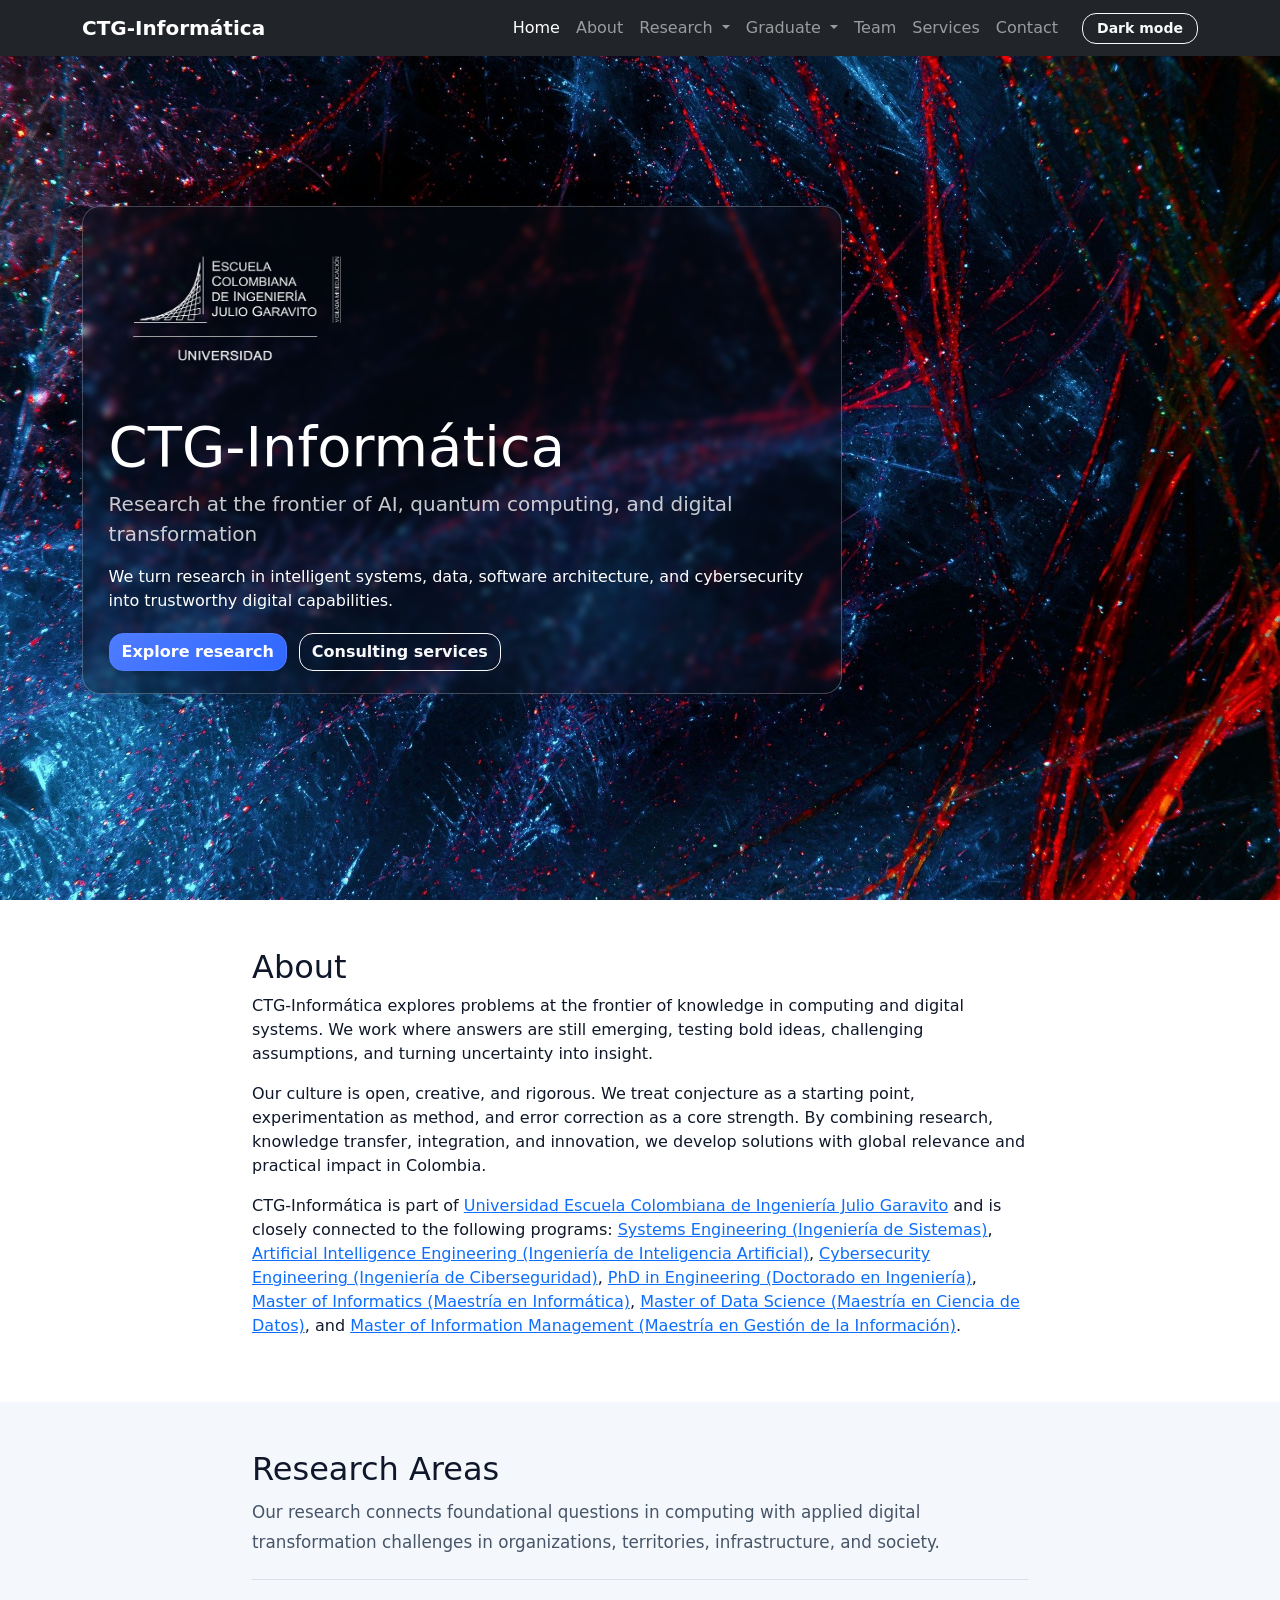
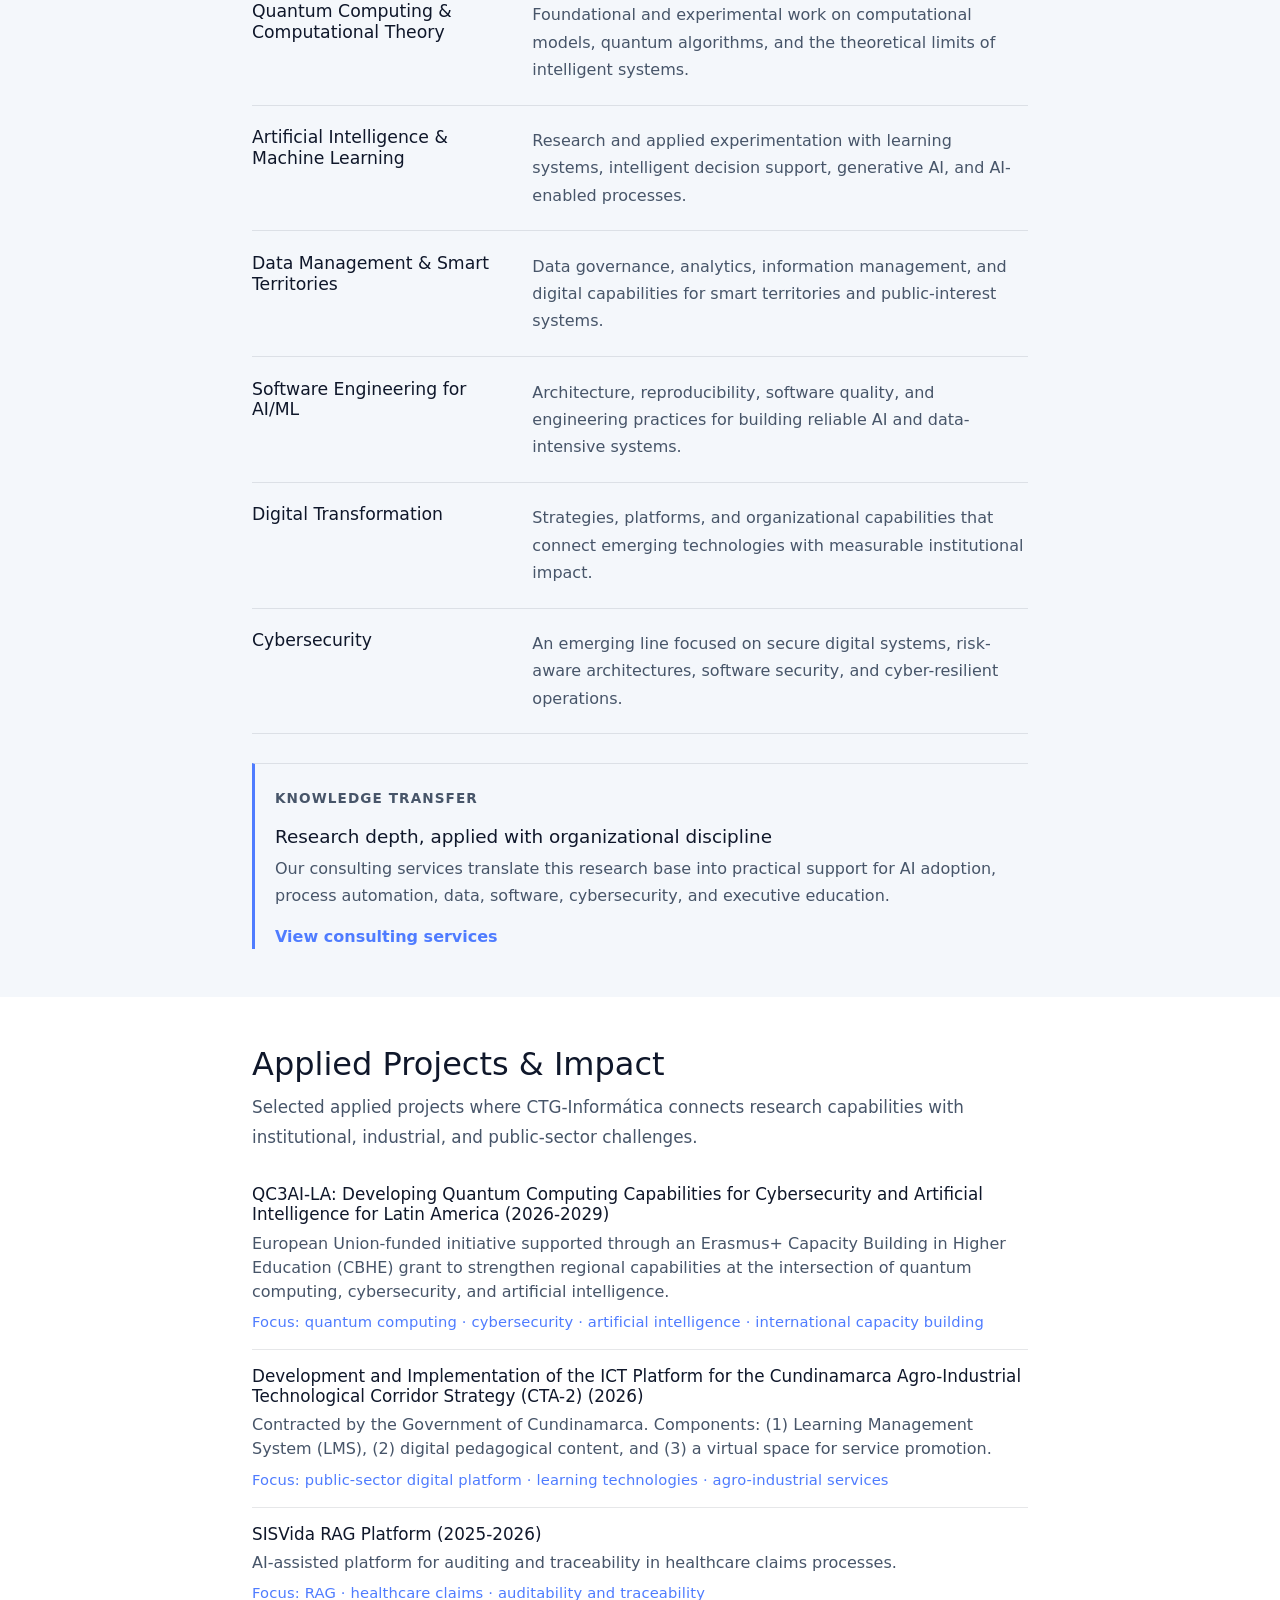
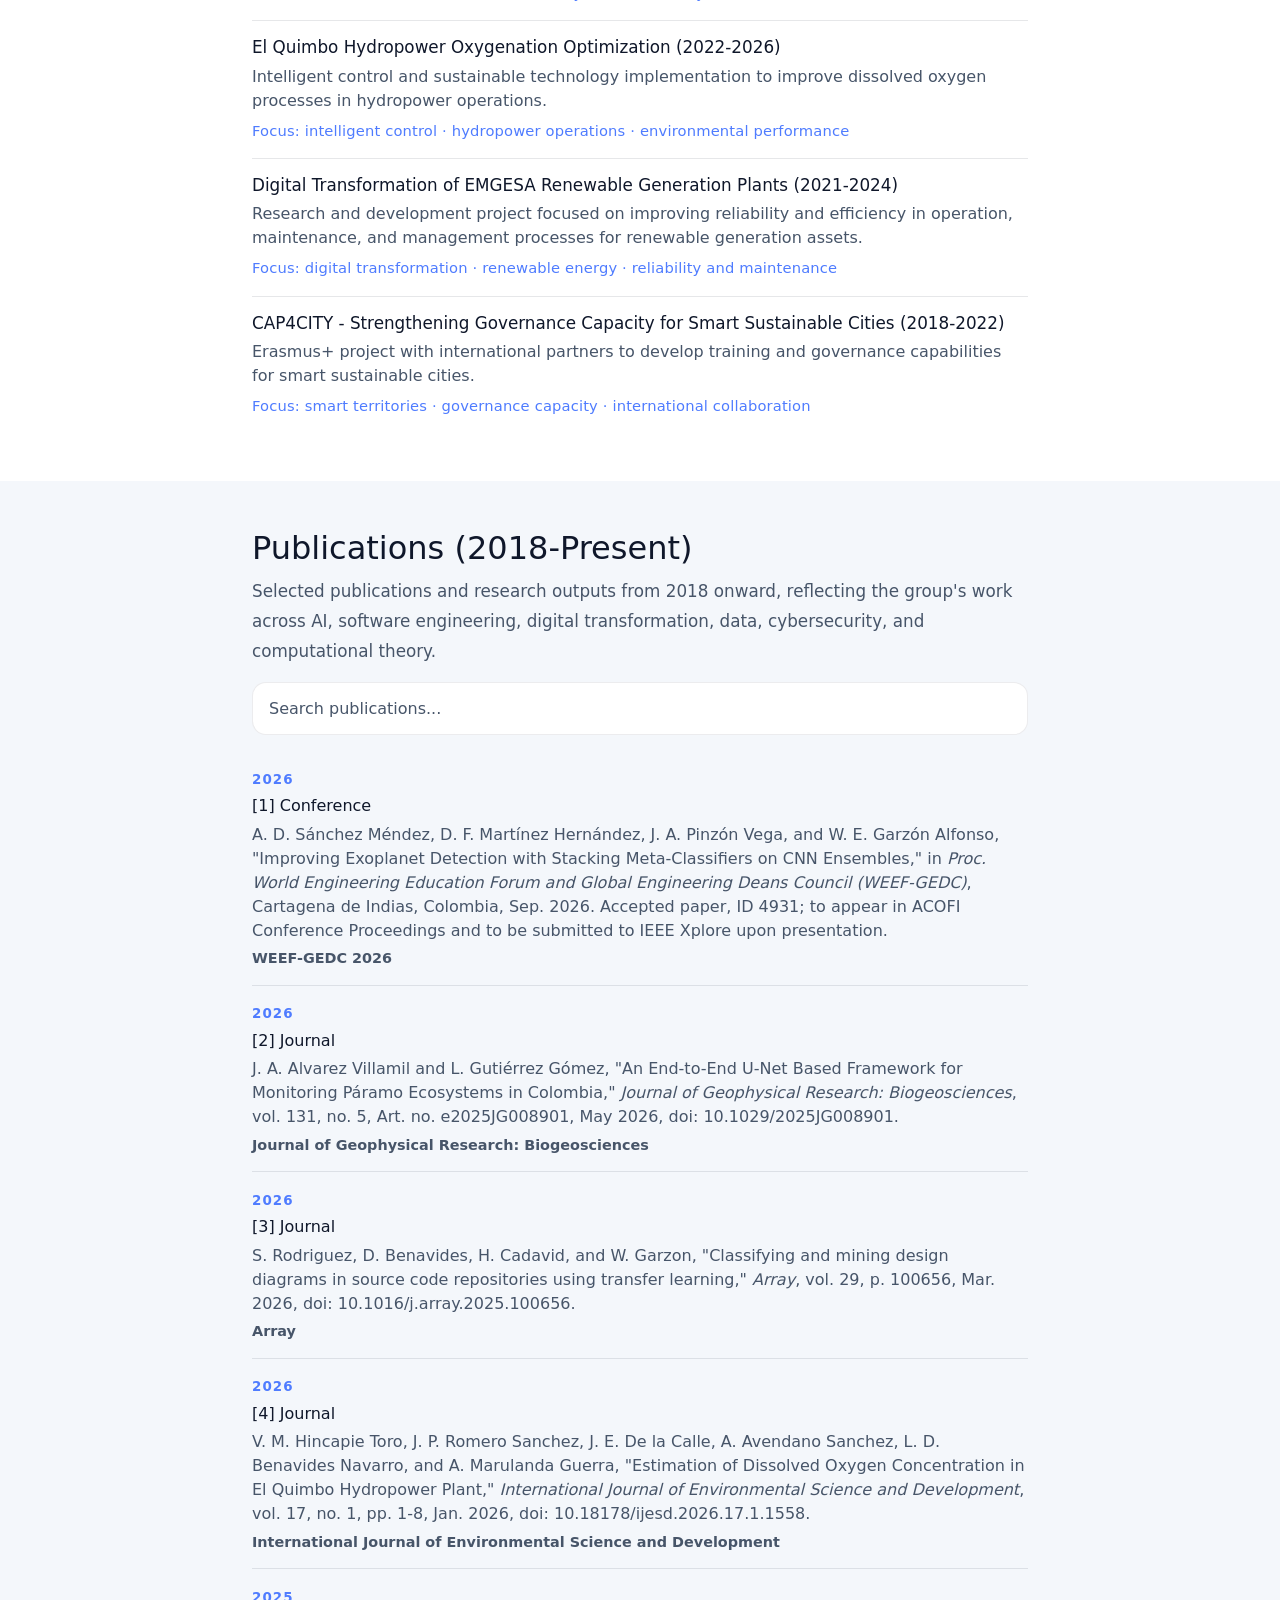
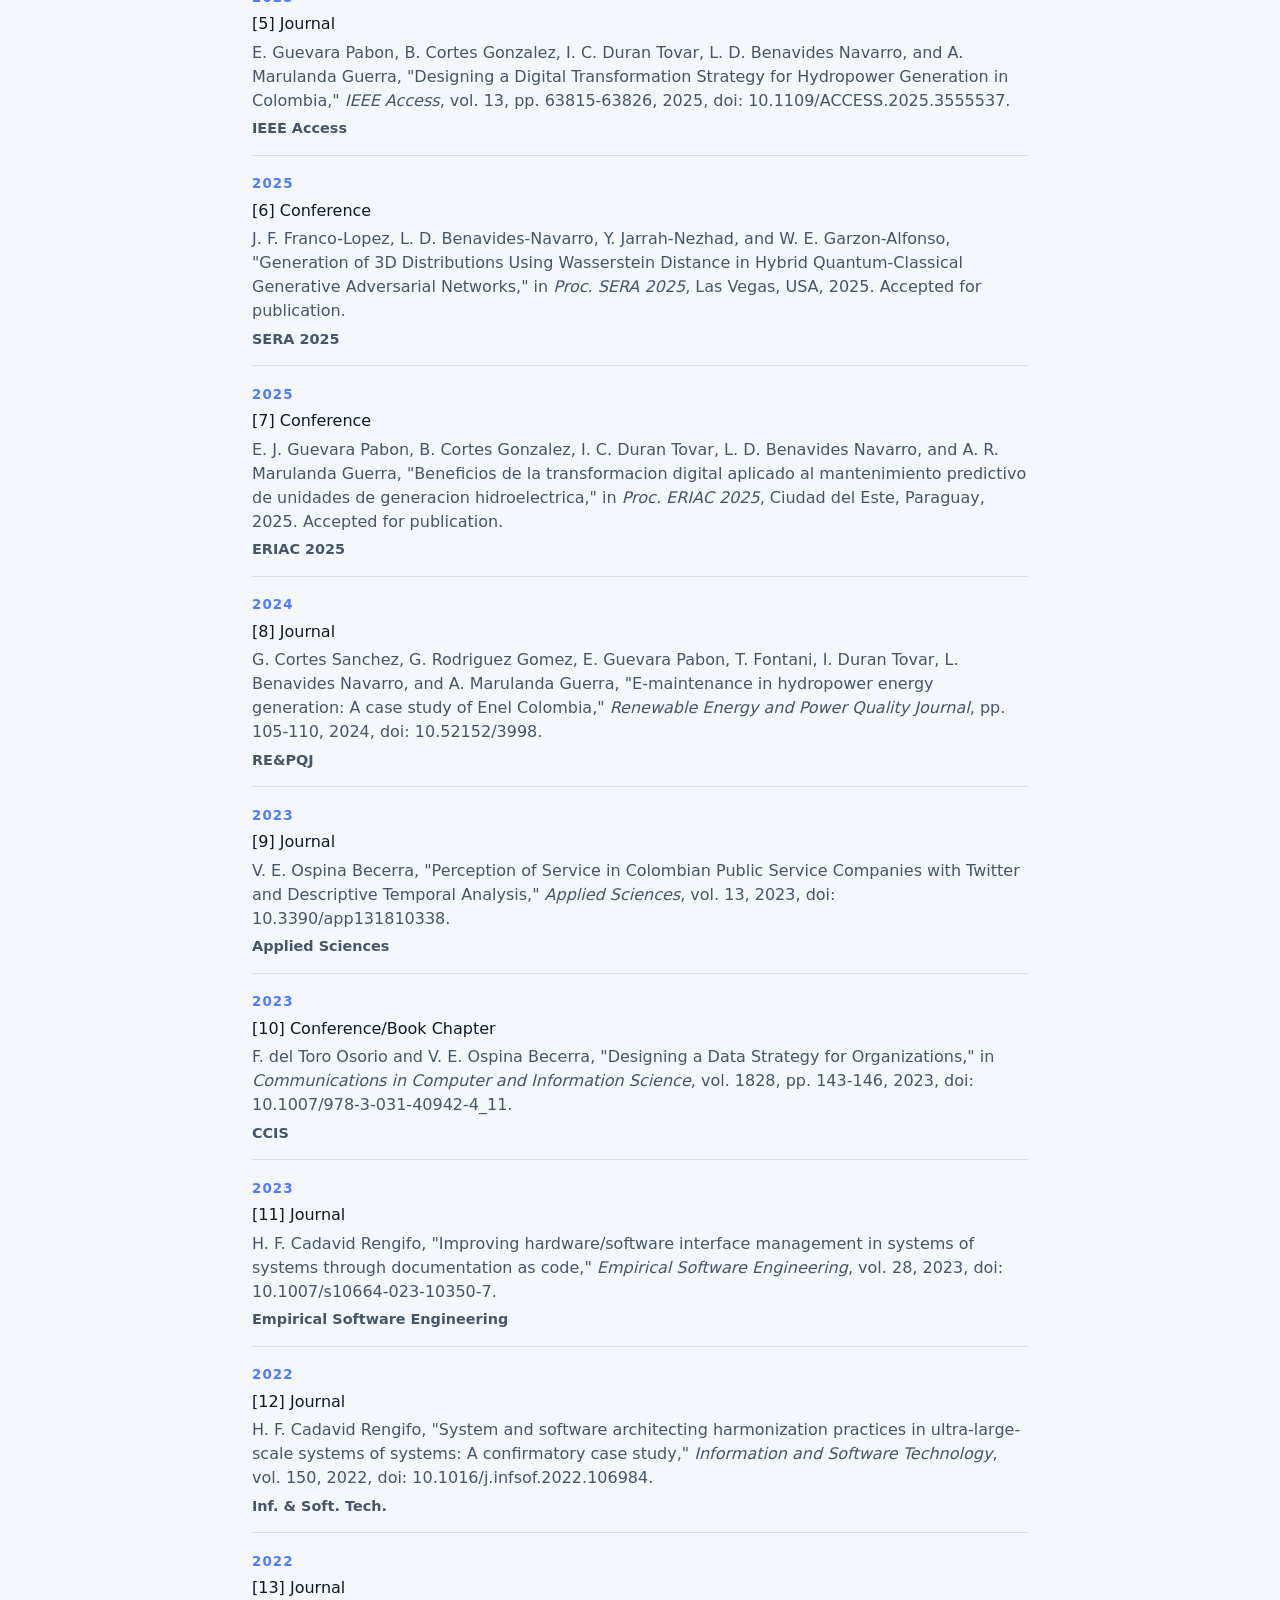
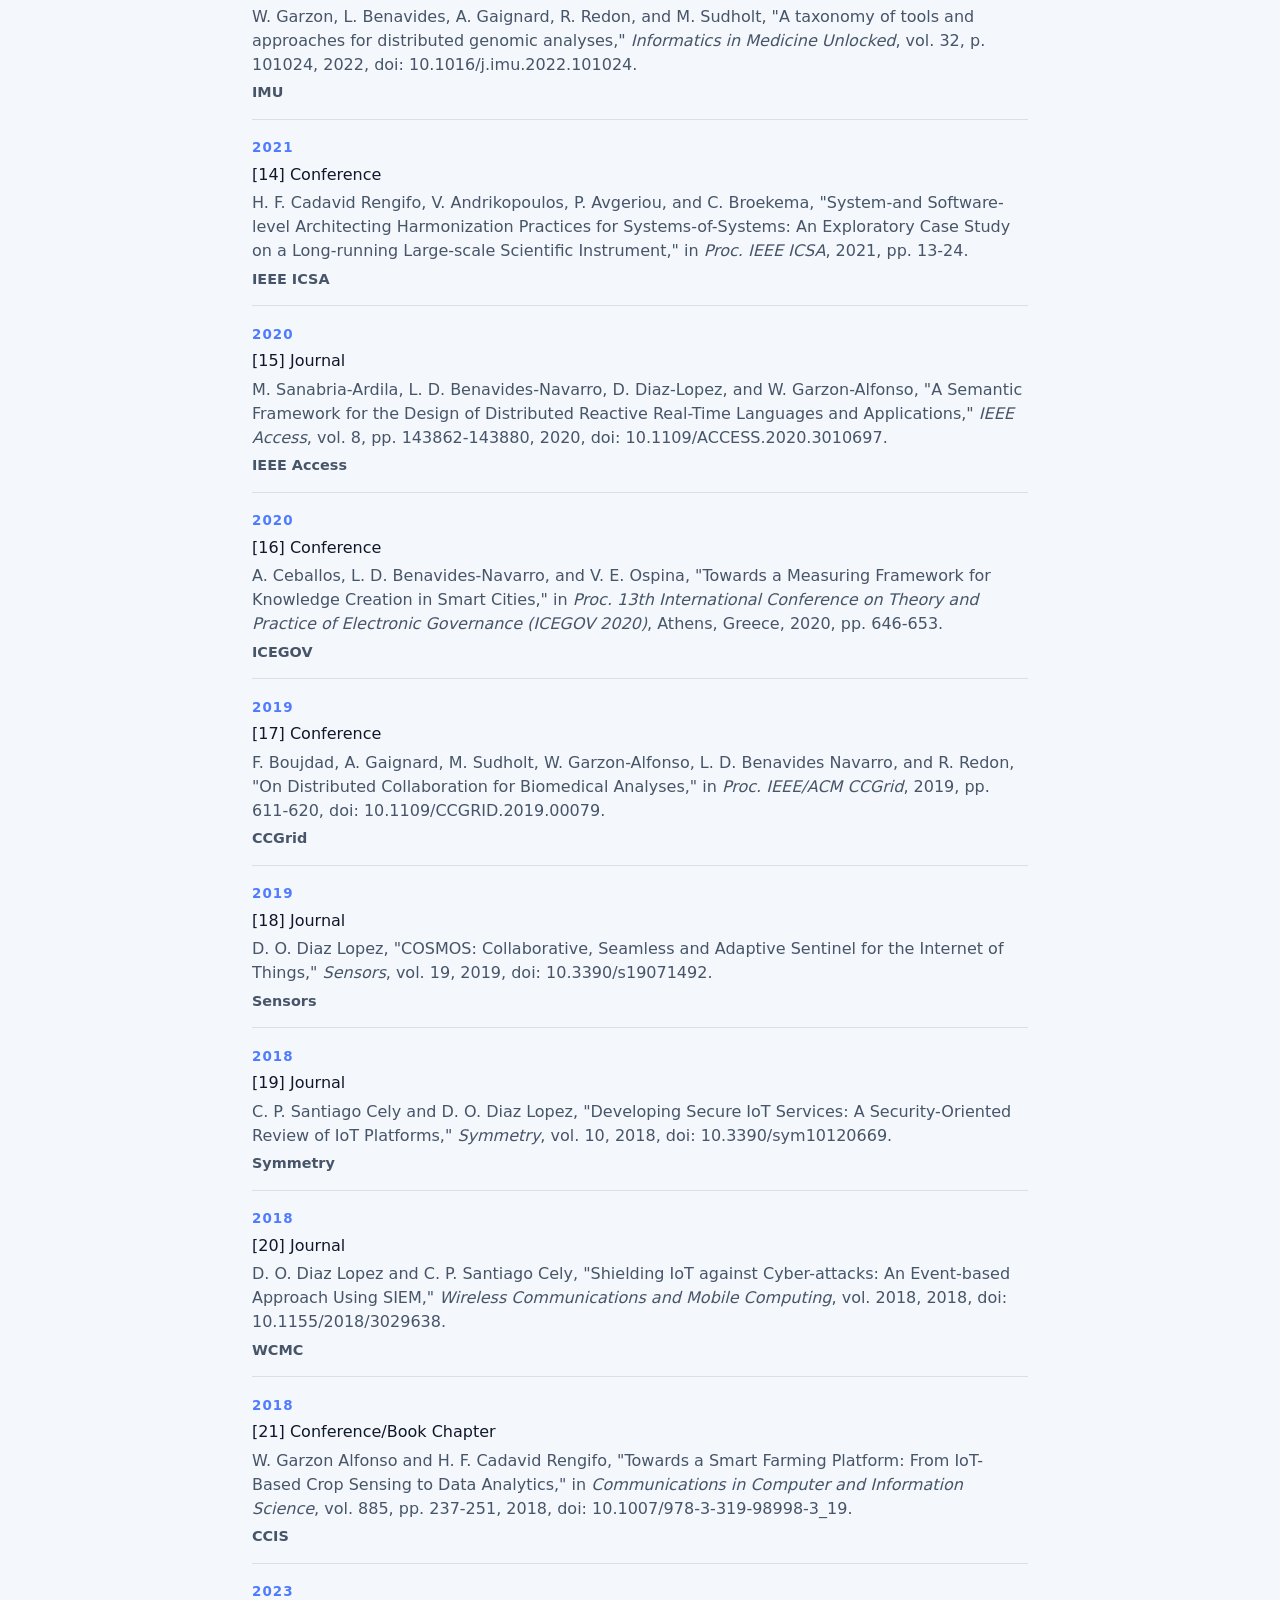
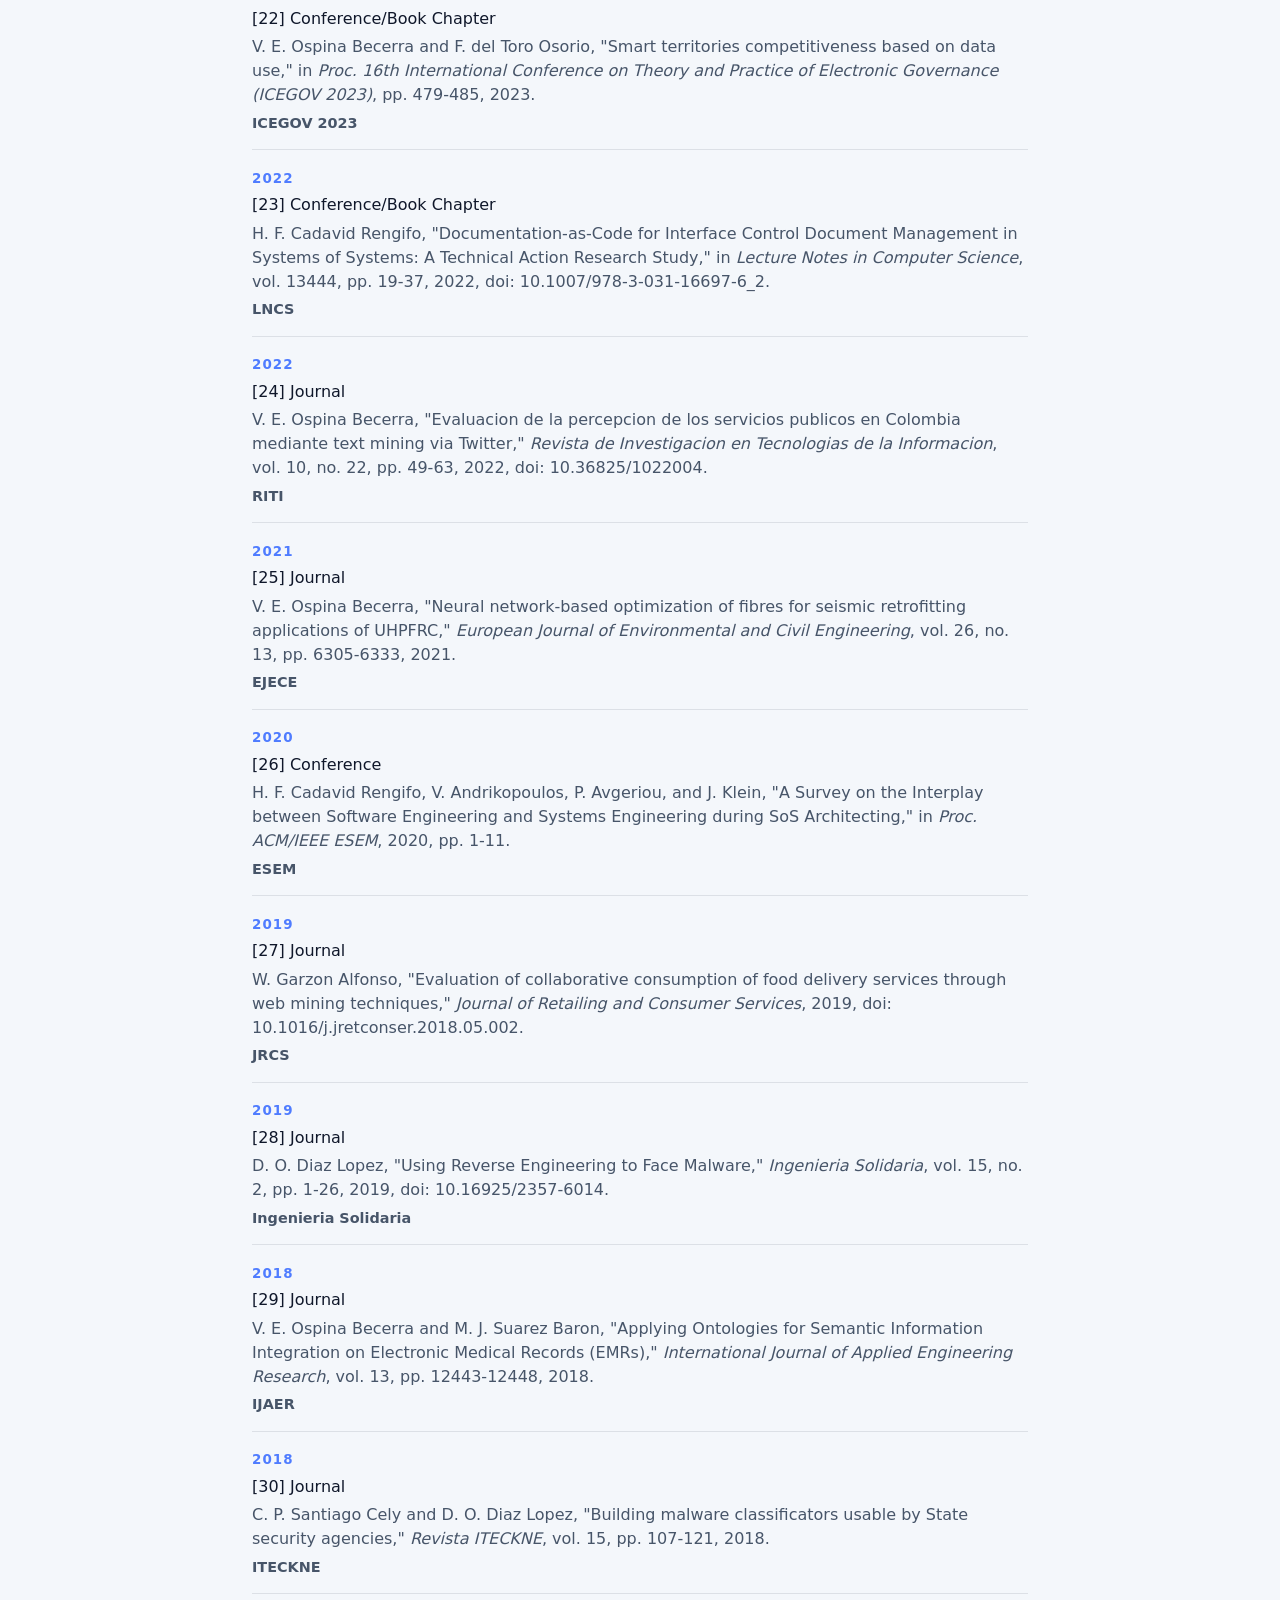
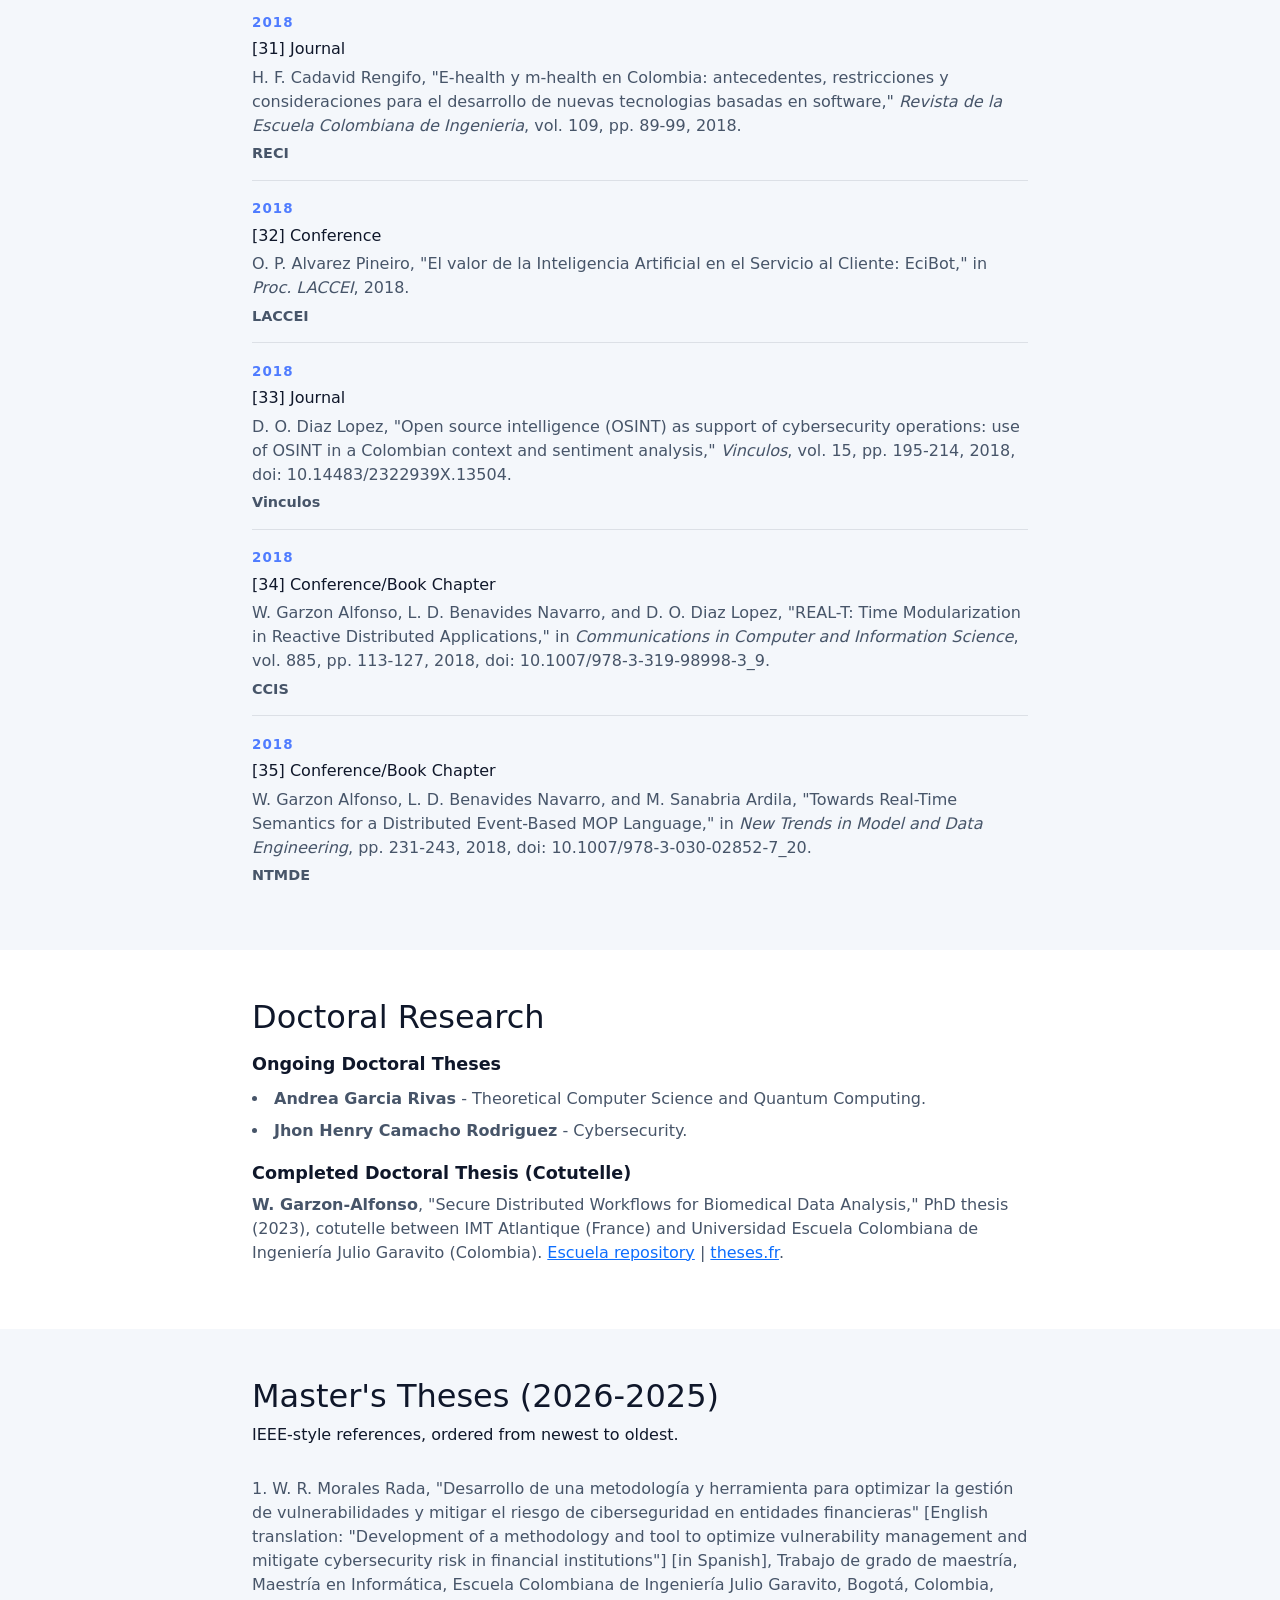
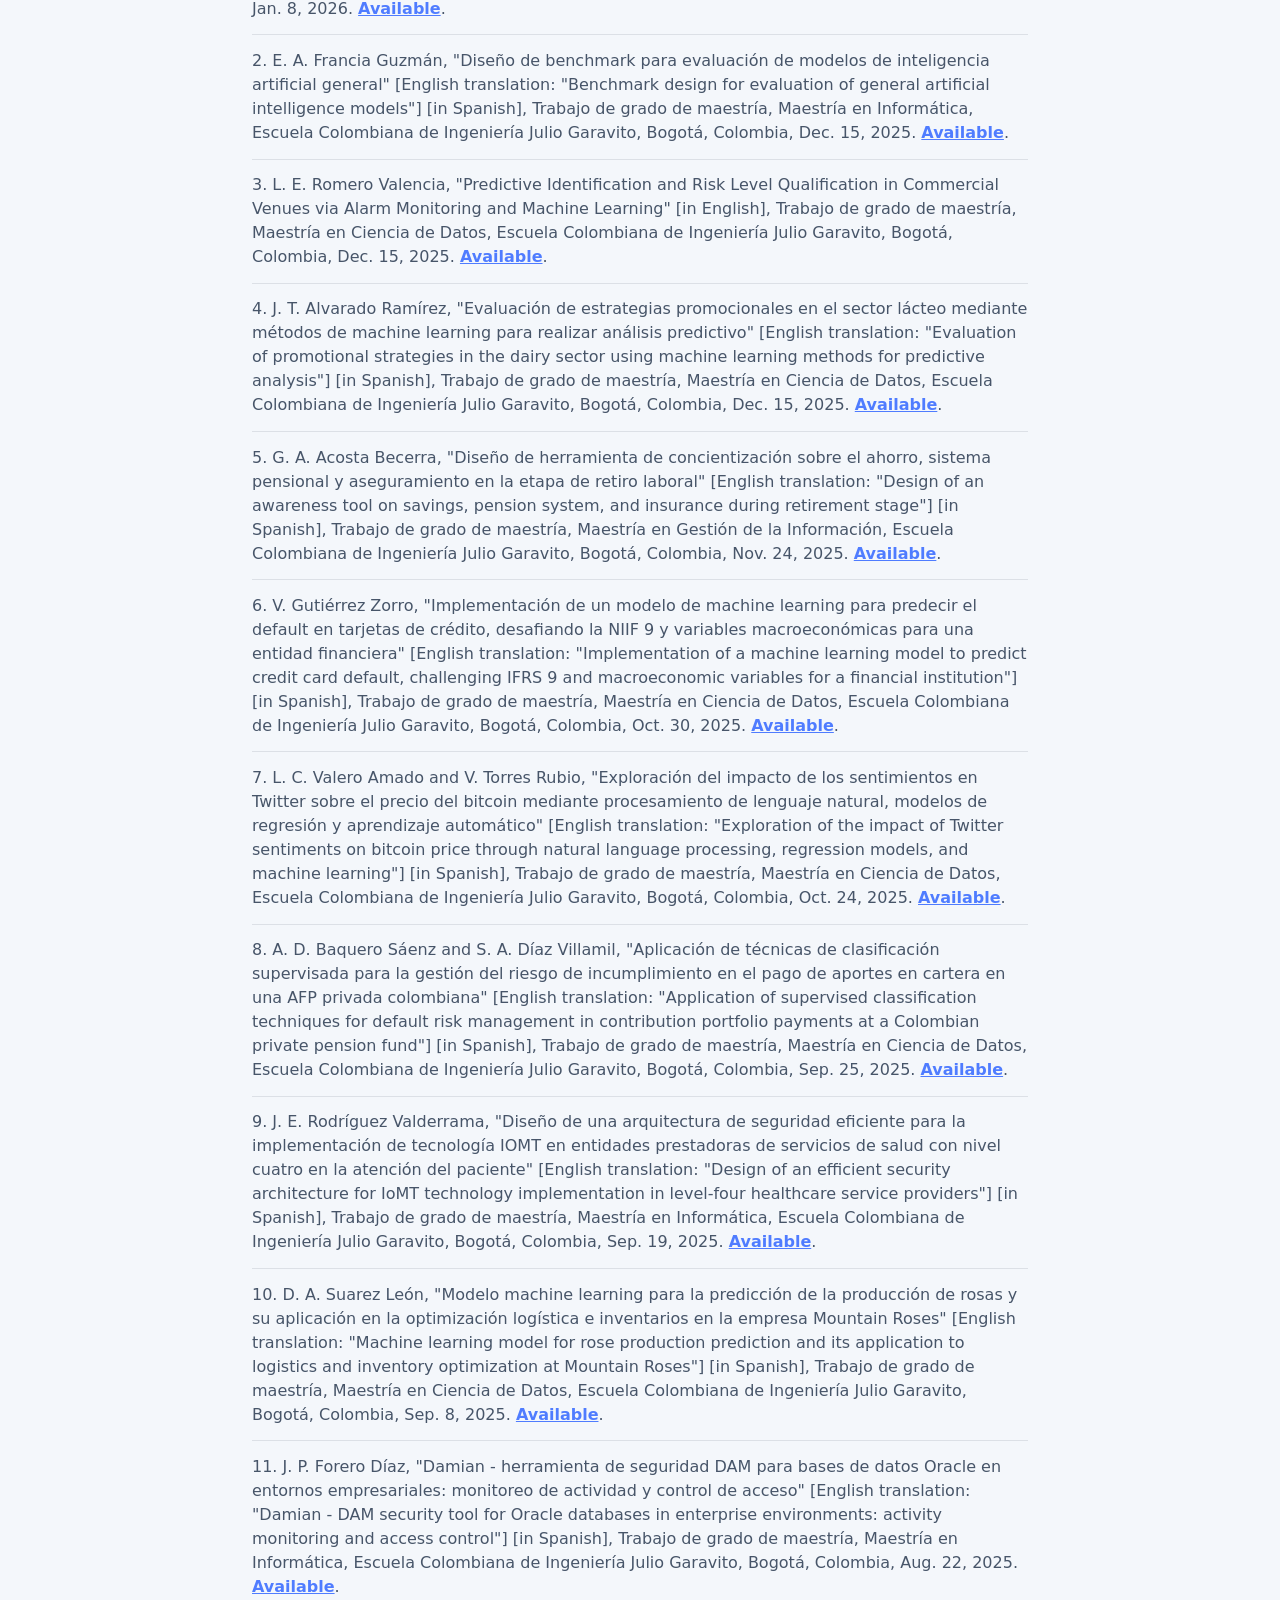
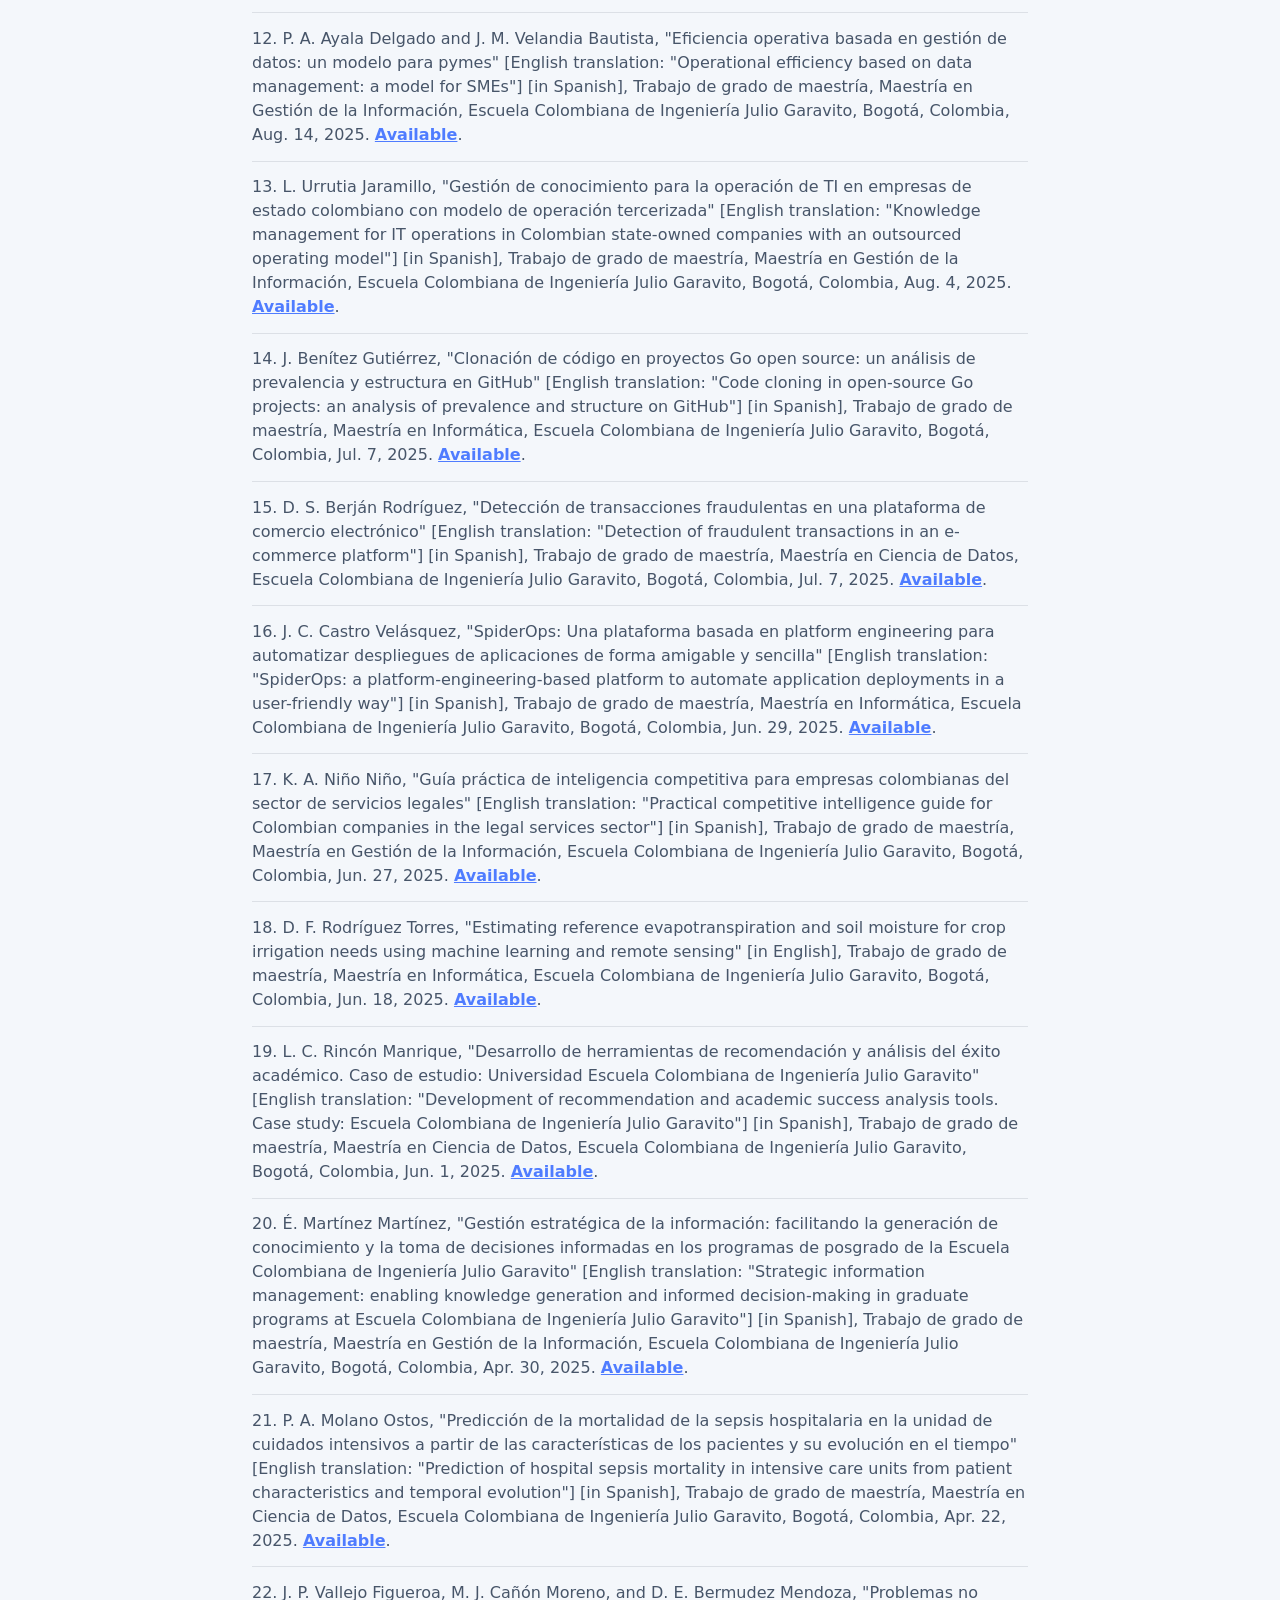
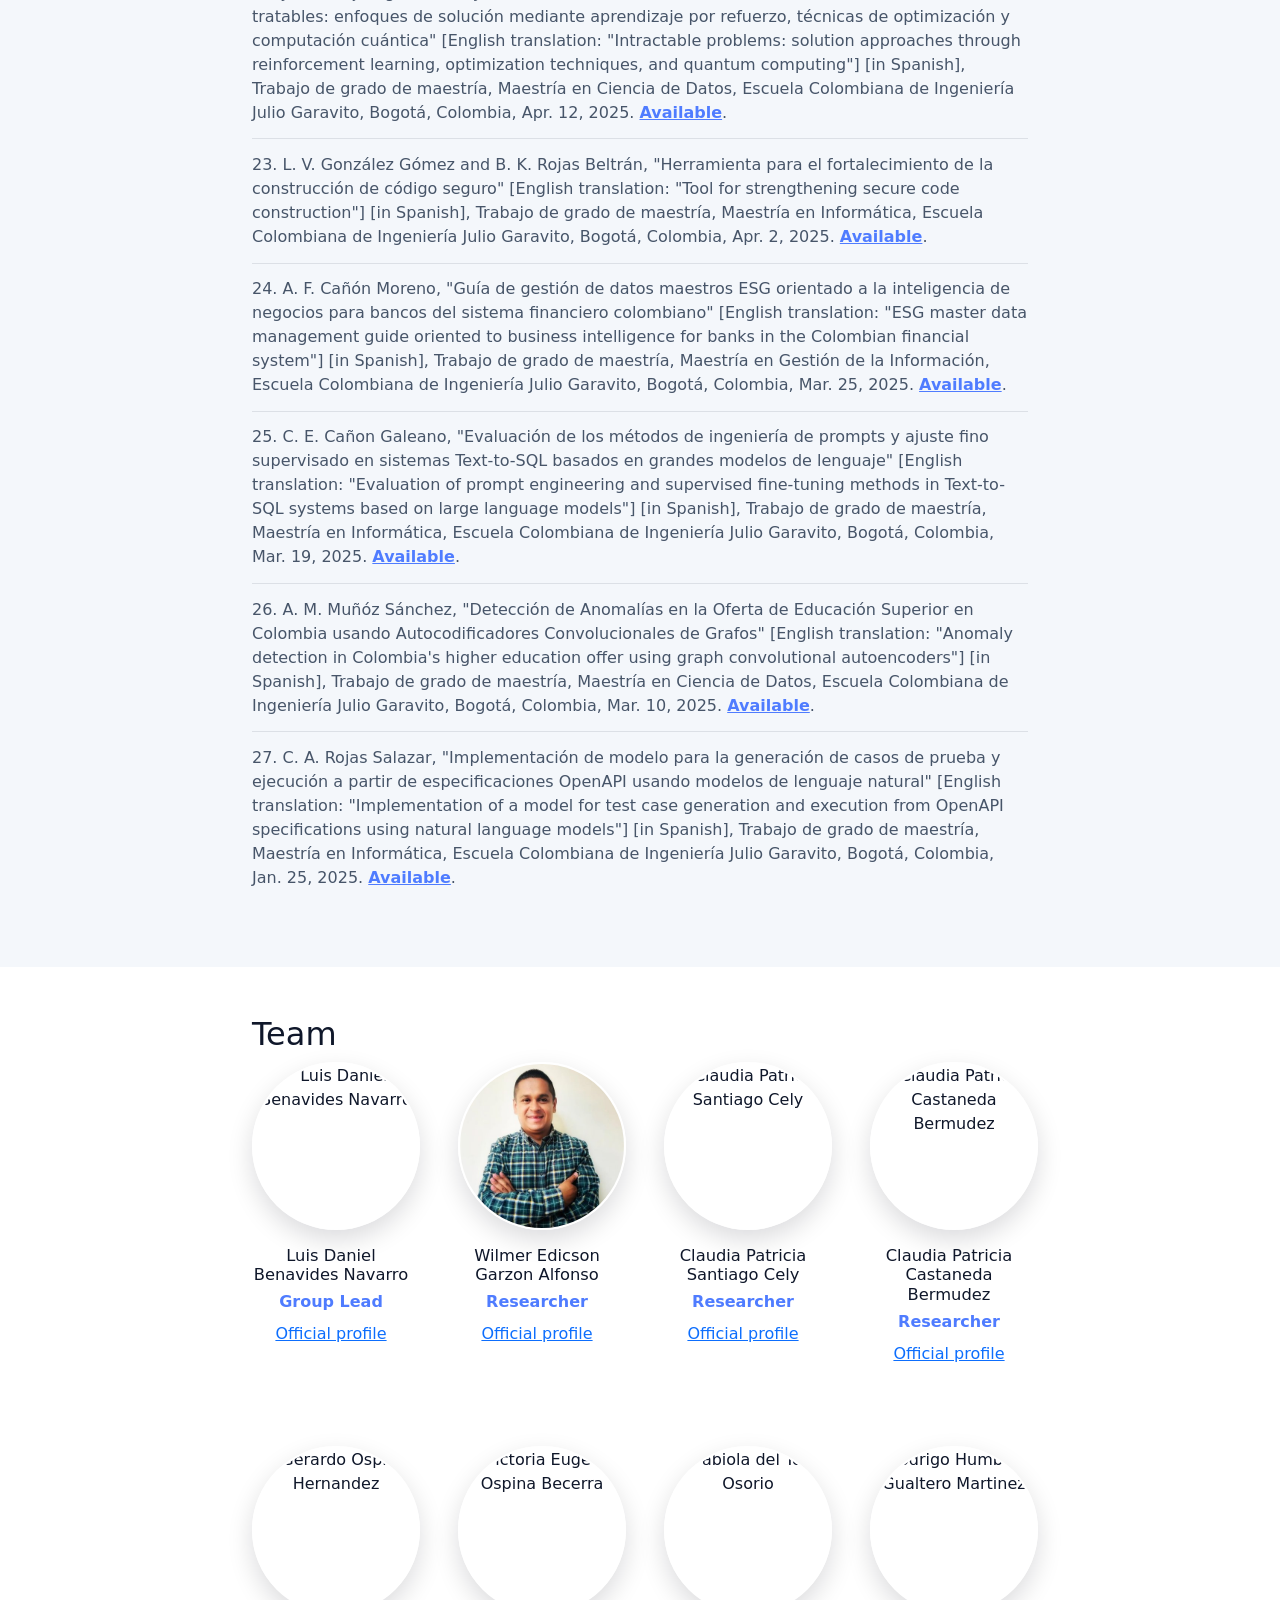
==== commit 4210589a: "Update 2026 publications and projects" ====
--- a/index.html
+++ b/index.html
@@ -166,6 +166,11 @@
     <p class="section-text">Selected applied projects where CTG-Informática connects research capabilities with institutional, industrial, and public-sector challenges.</p>
     <div class="project-list-simple">
       <article class="project-row">
+        <h3>QC3AI-LA: Developing Quantum Computing Capabilities for Cybersecurity and Artificial Intelligence for Latin America (2026-2029)</h3>
+        <p>European Union-funded initiative supported through an Erasmus+ Capacity Building in Higher Education (CBHE) grant to strengthen regional capabilities at the intersection of quantum computing, cybersecurity, and artificial intelligence.</p>
+        <p class="project-focus">Focus: quantum computing · cybersecurity · artificial intelligence · international capacity building</p>
+      </article>
+      <article class="project-row">
         <h3>Development and Implementation of the ICT Platform for the Cundinamarca Agro-Industrial Technological Corridor Strategy (CTA-2) (2026)</h3>
         <p>Contracted by the Government of Cundinamarca. Components: (1) Learning Management System (LMS), (2) digital pedagogical content, and (3) a virtual space for service promotion.</p>
         <p class="project-focus">Focus: public-sector digital platform · learning technologies · agro-industrial services</p>
@@ -202,18 +207,42 @@
 
     <input type="text" id="publicationFilter" class="form-control mb-3" placeholder="Search publications...">
     <div id="pubList" class="publication-list">
+      <article class="publication-item" data-keywords="weef gedc 2026 exoplanet detection stacking meta-classifiers cnn ensembles acofi ifees ieee cartagena conference">
+        <div>
+          <span class="publication-year">2026</span>
+          <h3>[1] Conference</h3>
+          <p>A. D. Sánchez Méndez, D. F. Martínez Hernández, J. A. Pinzón Vega, and W. E. Garzón Alfonso, "Improving Exoplanet Detection with Stacking Meta-Classifiers on CNN Ensembles," in <em>Proc. World Engineering Education Forum and Global Engineering Deans Council (WEEF-GEDC)</em>, Cartagena de Indias, Colombia, Sep. 2026. Accepted paper, ID 4931; to appear in ACOFI Conference Proceedings and to be submitted to IEEE Xplore upon presentation.</p>
+        </div>
+        <div class="publication-venue">WEEF-GEDC 2026</div>
+      </article>
+      <article class="publication-item" data-keywords="journal geophysical research biogeosciences paramo colombia unet u-net deep learning remote sensing 2026">
+        <div>
+          <span class="publication-year">2026</span>
+          <h3>[2] Journal</h3>
+          <p>J. A. Alvarez Villamil and L. Gutiérrez Gómez, "An End-to-End U-Net Based Framework for Monitoring Páramo Ecosystems in Colombia," <em>Journal of Geophysical Research: Biogeosciences</em>, vol. 131, no. 5, Art. no. e2025JG008901, May 2026, doi: 10.1029/2025JG008901.</p>
+        </div>
+        <div class="publication-venue">Journal of Geophysical Research: Biogeosciences</div>
+      </article>
       <article class="publication-item" data-keywords="array design diagrams source code repositories transfer learning 2026">
         <div>
           <span class="publication-year">2026</span>
-          <h3>[1] Journal</h3>
-          <p>S. Rodriguez, D. Benavides, H. Cadavid, and W. Garzon, "Classifying and mining design diagrams in source code repositories using transfer learning," <em>Array</em>, vol. 29, p. 100656, 2026.</p>
+          <h3>[3] Journal</h3>
+          <p>S. Rodriguez, D. Benavides, H. Cadavid, and W. Garzon, "Classifying and mining design diagrams in source code repositories using transfer learning," <em>Array</em>, vol. 29, p. 100656, Mar. 2026, doi: 10.1016/j.array.2025.100656.</p>
         </div>
         <div class="publication-venue">Array</div>
       </article>
+      <article class="publication-item" data-keywords="international journal environmental science development 2026 dissolved oxygen el quimbo hydropower">
+        <div>
+          <span class="publication-year">2026</span>
+          <h3>[4] Journal</h3>
+          <p>V. M. Hincapie Toro, J. P. Romero Sanchez, J. E. De la Calle, A. Avendano Sanchez, L. D. Benavides Navarro, and A. Marulanda Guerra, "Estimation of Dissolved Oxygen Concentration in El Quimbo Hydropower Plant," <em>International Journal of Environmental Science and Development</em>, vol. 17, no. 1, pp. 1-8, Jan. 2026, doi: 10.18178/ijesd.2026.17.1.1558.</p>
+        </div>
+        <div class="publication-venue">International Journal of Environmental Science and Development</div>
+      </article>
       <article class="publication-item" data-keywords="ieee access hydropower digital transformation strategy 2025 doi 10.1109/access.2025.3555537">
         <div>
           <span class="publication-year">2025</span>
-          <h3>[2] Journal</h3>
+          <h3>[5] Journal</h3>
           <p>E. Guevara Pabon, B. Cortes Gonzalez, I. C. Duran Tovar, L. D. Benavides Navarro, and A. Marulanda Guerra, "Designing a Digital Transformation Strategy for Hydropower Generation in Colombia," <em>IEEE Access</em>, vol. 13, pp. 63815-63826, 2025, doi: 10.1109/ACCESS.2025.3555537.</p>
         </div>
         <div class="publication-venue">IEEE Access</div>
@@ -221,7 +250,7 @@
       <article class="publication-item" data-keywords="sera 2025 quantum classical gan wasserstein conference accepted">
         <div>
           <span class="publication-year">2025</span>
-          <h3>[3] Conference</h3>
+          <h3>[6] Conference</h3>
           <p>J. F. Franco-Lopez, L. D. Benavides-Navarro, Y. Jarrah-Nezhad, and W. E. Garzon-Alfonso, "Generation of 3D Distributions Using Wasserstein Distance in Hybrid Quantum-Classical Generative Adversarial Networks," in <em>Proc. SERA 2025</em>, Las Vegas, USA, 2025. Accepted for publication.</p>
         </div>
         <div class="publication-venue">SERA 2025</div>
@@ -229,47 +258,39 @@
       <article class="publication-item" data-keywords="eriac 2025 transformacion digital mantenimiento predictivo hidroelectrica conference accepted">
         <div>
           <span class="publication-year">2025</span>
-          <h3>[4] Conference</h3>
+          <h3>[7] Conference</h3>
           <p>E. J. Guevara Pabon, B. Cortes Gonzalez, I. C. Duran Tovar, L. D. Benavides Navarro, and A. R. Marulanda Guerra, "Beneficios de la transformacion digital aplicado al mantenimiento predictivo de unidades de generacion hidroelectrica," in <em>Proc. ERIAC 2025</em>, Ciudad del Este, Paraguay, 2025. Accepted for publication.</p>
         </div>
         <div class="publication-venue">ERIAC 2025</div>
       </article>
-      <article class="publication-item" data-keywords="iceea 2025 dissolved oxygen el quimbo hydropower conference accepted">
-        <div>
-          <span class="publication-year">2025</span>
-          <h3>[5] Conference</h3>
-          <p>V. M. Hincapie Toro, J. P. Romero Sanchez, J. E. De la Calle, A. Avendano Sanchez, L. D. Benavides Navarro, and A. Marulanda Guerra, "Estimation of Dissolved Oxygen Concentration in El Quimbo Hydropower Plant," in <em>Proc. ICEEA 2025</em>, Paris, France, 2025. Accepted for publication.</p>
-        </div>
-        <div class="publication-venue">ICEEA 2025</div>
-      </article>
       <article class="publication-item" data-keywords="renewable energy power quality journal enel hydropower e-maintenance 2024 doi 10.52152/3998">
         <div>
           <span class="publication-year">2024</span>
-          <h3>[6] Journal</h3>
+          <h3>[8] Journal</h3>
           <p>G. Cortes Sanchez, G. Rodriguez Gomez, E. Guevara Pabon, T. Fontani, I. Duran Tovar, L. Benavides Navarro, and A. Marulanda Guerra, "E-maintenance in hydropower energy generation: A case study of Enel Colombia," <em>Renewable Energy and Power Quality Journal</em>, pp. 105-110, 2024, doi: 10.52152/3998.</p>
         </div>
         <div class="publication-venue">RE&amp;PQJ</div>
       </article>
       <article class="publication-item" data-keywords="applied sciences twitter public services colombia temporal analysis 2023 doi 10.3390/app131810338">
-        <div>
-          <span class="publication-year">2023</span>
-          <h3>[7] Journal</h3>
-          <p>V. E. Ospina Becerra, "Perception of Service in Colombian Public Service Companies with Twitter and Descriptive Temporal Analysis," <em>Applied Sciences</em>, vol. 13, 2023, doi: 10.3390/app131810338.</p>
-        </div>
-        <div class="publication-venue">Applied Sciences</div>
-      </article>
-      <article class="publication-item" data-keywords="data strategy organizations ccis 2023 doi 10.1007/978-3-031-40942-4_11">
-        <div>
-          <span class="publication-year">2023</span>
-          <h3>[8] Conference/Book Chapter</h3>
-          <p>F. del Toro Osorio and V. E. Ospina Becerra, "Designing a Data Strategy for Organizations," in <em>Communications in Computer and Information Science</em>, vol. 1828, pp. 143-146, 2023, doi: 10.1007/978-3-031-40942-4_11.</p>
-        </div>
-        <div class="publication-venue">CCIS</div>
-      </article>
-      <article class="publication-item" data-keywords="empirical software engineering documentation as code systems of systems interface management 2023 doi 10.1007/s10664-023-10350-7">
         <div>
           <span class="publication-year">2023</span>
           <h3>[9] Journal</h3>
+          <p>V. E. Ospina Becerra, "Perception of Service in Colombian Public Service Companies with Twitter and Descriptive Temporal Analysis," <em>Applied Sciences</em>, vol. 13, 2023, doi: 10.3390/app131810338.</p>
+        </div>
+        <div class="publication-venue">Applied Sciences</div>
+      </article>
+      <article class="publication-item" data-keywords="data strategy organizations ccis 2023 doi 10.1007/978-3-031-40942-4_11">
+        <div>
+          <span class="publication-year">2023</span>
+          <h3>[10] Conference/Book Chapter</h3>
+          <p>F. del Toro Osorio and V. E. Ospina Becerra, "Designing a Data Strategy for Organizations," in <em>Communications in Computer and Information Science</em>, vol. 1828, pp. 143-146, 2023, doi: 10.1007/978-3-031-40942-4_11.</p>
+        </div>
+        <div class="publication-venue">CCIS</div>
+      </article>
+      <article class="publication-item" data-keywords="empirical software engineering documentation as code systems of systems interface management 2023 doi 10.1007/s10664-023-10350-7">
+        <div>
+          <span class="publication-year">2023</span>
+          <h3>[11] Journal</h3>
           <p>H. F. Cadavid Rengifo, "Improving hardware/software interface management in systems of systems through documentation as code," <em>Empirical Software Engineering</em>, vol. 28, 2023, doi: 10.1007/s10664-023-10350-7.</p>
         </div>
         <div class="publication-venue">Empirical Software Engineering</div>
@@ -277,7 +298,7 @@
       <article class="publication-item" data-keywords="information software technology systems of systems architecting harmonization 2022 doi 10.1016/j.infsof.2022.106984">
         <div>
           <span class="publication-year">2022</span>
-          <h3>[10] Journal</h3>
+          <h3>[12] Journal</h3>
           <p>H. F. Cadavid Rengifo, "System and software architecting harmonization practices in ultra-large-scale systems of systems: A confirmatory case study," <em>Information and Software Technology</em>, vol. 150, 2022, doi: 10.1016/j.infsof.2022.106984.</p>
         </div>
         <div class="publication-venue">Inf. &amp; Soft. Tech.</div>
@@ -285,7 +306,7 @@
       <article class="publication-item" data-keywords="informatics in medicine unlocked distributed genomic analyses 2022 doi 10.1016/j.imu.2022.101024">
         <div>
           <span class="publication-year">2022</span>
-          <h3>[11] Journal</h3>
+          <h3>[13] Journal</h3>
           <p>W. Garzon, L. Benavides, A. Gaignard, R. Redon, and M. Sudholt, "A taxonomy of tools and approaches for distributed genomic analyses," <em>Informatics in Medicine Unlocked</em>, vol. 32, p. 101024, 2022, doi: 10.1016/j.imu.2022.101024.</p>
         </div>
         <div class="publication-venue">IMU</div>
@@ -293,7 +314,7 @@
       <article class="publication-item" data-keywords="ieee icsa 2021 systems of systems software architecture">
         <div>
           <span class="publication-year">2021</span>
-          <h3>[12] Conference</h3>
+          <h3>[14] Conference</h3>
           <p>H. F. Cadavid Rengifo, V. Andrikopoulos, P. Avgeriou, and C. Broekema, "System-and Software-level Architecting Harmonization Practices for Systems-of-Systems: An Exploratory Case Study on a Long-running Large-scale Scientific Instrument," in <em>Proc. IEEE ICSA</em>, 2021, pp. 13-24.</p>
         </div>
         <div class="publication-venue">IEEE ICSA</div>
@@ -301,7 +322,7 @@
       <article class="publication-item" data-keywords="ieee access reactive real-time languages distributed semantic framework 2020">
         <div>
           <span class="publication-year">2020</span>
-          <h3>[13] Journal</h3>
+          <h3>[15] Journal</h3>
           <p>M. Sanabria-Ardila, L. D. Benavides-Navarro, D. Diaz-Lopez, and W. Garzon-Alfonso, "A Semantic Framework for the Design of Distributed Reactive Real-Time Languages and Applications," <em>IEEE Access</em>, vol. 8, pp. 143862-143880, 2020, doi: 10.1109/ACCESS.2020.3010697.</p>
         </div>
         <div class="publication-venue">IEEE Access</div>
@@ -309,7 +330,7 @@
       <article class="publication-item" data-keywords="icegov smart cities knowledge creation framework 2020 conference">
         <div>
           <span class="publication-year">2020</span>
-          <h3>[14] Conference</h3>
+          <h3>[16] Conference</h3>
           <p>A. Ceballos, L. D. Benavides-Navarro, and V. E. Ospina, "Towards a Measuring Framework for Knowledge Creation in Smart Cities," in <em>Proc. 13th International Conference on Theory and Practice of Electronic Governance (ICEGOV 2020)</em>, Athens, Greece, 2020, pp. 646-653.</p>
         </div>
         <div class="publication-venue">ICEGOV</div>
@@ -317,7 +338,7 @@
       <article class="publication-item" data-keywords="ccgrid distributed collaboration biomedical analyses 2019 ieee acm conference">
         <div>
           <span class="publication-year">2019</span>
-          <h3>[15] Conference</h3>
+          <h3>[17] Conference</h3>
           <p>F. Boujdad, A. Gaignard, M. Sudholt, W. Garzon-Alfonso, L. D. Benavides Navarro, and R. Redon, "On Distributed Collaboration for Biomedical Analyses," in <em>Proc. IEEE/ACM CCGrid</em>, 2019, pp. 611-620, doi: 10.1109/CCGRID.2019.00079.</p>
         </div>
         <div class="publication-venue">CCGrid</div>
@@ -325,7 +346,7 @@
       <article class="publication-item" data-keywords="sensors internet of things cosmos cybersecurity 2019 doi 10.3390/s19071492">
         <div>
           <span class="publication-year">2019</span>
-          <h3>[16] Journal</h3>
+          <h3>[18] Journal</h3>
           <p>D. O. Diaz Lopez, "COSMOS: Collaborative, Seamless and Adaptive Sentinel for the Internet of Things," <em>Sensors</em>, vol. 19, 2019, doi: 10.3390/s19071492.</p>
         </div>
         <div class="publication-venue">Sensors</div>
@@ -333,7 +354,7 @@
       <article class="publication-item" data-keywords="symmetry secure iot services security-oriented review platforms 2018 doi 10.3390/sym10120669">
         <div>
           <span class="publication-year">2018</span>
-          <h3>[17] Journal</h3>
+          <h3>[19] Journal</h3>
           <p>C. P. Santiago Cely and D. O. Diaz Lopez, "Developing Secure IoT Services: A Security-Oriented Review of IoT Platforms," <em>Symmetry</em>, vol. 10, 2018, doi: 10.3390/sym10120669.</p>
         </div>
         <div class="publication-venue">Symmetry</div>
@@ -341,7 +362,7 @@
       <article class="publication-item" data-keywords="wireless communications mobile computing iot cyber-attacks siem 2018 doi 10.1155/2018/3029638">
         <div>
           <span class="publication-year">2018</span>
-          <h3>[18] Journal</h3>
+          <h3>[20] Journal</h3>
           <p>D. O. Diaz Lopez and C. P. Santiago Cely, "Shielding IoT against Cyber-attacks: An Event-based Approach Using SIEM," <em>Wireless Communications and Mobile Computing</em>, vol. 2018, 2018, doi: 10.1155/2018/3029638.</p>
         </div>
         <div class="publication-venue">WCMC</div>
@@ -349,7 +370,7 @@
       <article class="publication-item" data-keywords="smart farming iot crop sensing data analytics ccis 2018 doi 10.1007/978-3-319-98998-3_19">
         <div>
           <span class="publication-year">2018</span>
-          <h3>[19] Conference/Book Chapter</h3>
+          <h3>[21] Conference/Book Chapter</h3>
           <p>W. Garzon Alfonso and H. F. Cadavid Rengifo, "Towards a Smart Farming Platform: From IoT-Based Crop Sensing to Data Analytics," in <em>Communications in Computer and Information Science</em>, vol. 885, pp. 237-251, 2018, doi: 10.1007/978-3-319-98998-3_19.</p>
         </div>
         <div class="publication-venue">CCIS</div>
@@ -357,7 +378,7 @@
       <article class="publication-item" data-keywords="smart territories competitiveness data use icegov 2023">
         <div>
           <span class="publication-year">2023</span>
-          <h3>[20] Conference/Book Chapter</h3>
+          <h3>[22] Conference/Book Chapter</h3>
           <p>V. E. Ospina Becerra and F. del Toro Osorio, "Smart territories competitiveness based on data use," in <em>Proc. 16th International Conference on Theory and Practice of Electronic Governance (ICEGOV 2023)</em>, pp. 479-485, 2023.</p>
         </div>
         <div class="publication-venue">ICEGOV 2023</div>
@@ -365,7 +386,7 @@
       <article class="publication-item" data-keywords="documentation as code interface control document systems of systems 2022 doi 10.1007/978-3-031-16697-6_2">
         <div>
           <span class="publication-year">2022</span>
-          <h3>[21] Conference/Book Chapter</h3>
+          <h3>[23] Conference/Book Chapter</h3>
           <p>H. F. Cadavid Rengifo, "Documentation-as-Code for Interface Control Document Management in Systems of Systems: A Technical Action Research Study," in <em>Lecture Notes in Computer Science</em>, vol. 13444, pp. 19-37, 2022, doi: 10.1007/978-3-031-16697-6_2.</p>
         </div>
         <div class="publication-venue">LNCS</div>
@@ -373,7 +394,7 @@
       <article class="publication-item" data-keywords="evaluacion percepcion servicios publicos text mining twitter 2022 doi 10.36825/1022004">
         <div>
           <span class="publication-year">2022</span>
-          <h3>[22] Journal</h3>
+          <h3>[24] Journal</h3>
           <p>V. E. Ospina Becerra, "Evaluacion de la percepcion de los servicios publicos en Colombia mediante text mining via Twitter," <em>Revista de Investigacion en Tecnologias de la Informacion</em>, vol. 10, no. 22, pp. 49-63, 2022, doi: 10.36825/1022004.</p>
         </div>
         <div class="publication-venue">RITI</div>
@@ -381,7 +402,7 @@
       <article class="publication-item" data-keywords="neural network optimization fibres seismic retrofitting uhpfrc 2021">
         <div>
           <span class="publication-year">2021</span>
-          <h3>[23] Journal</h3>
+          <h3>[25] Journal</h3>
           <p>V. E. Ospina Becerra, "Neural network-based optimization of fibres for seismic retrofitting applications of UHPFRC," <em>European Journal of Environmental and Civil Engineering</em>, vol. 26, no. 13, pp. 6305-6333, 2021.</p>
         </div>
         <div class="publication-venue">EJECE</div>
@@ -389,7 +410,7 @@
       <article class="publication-item" data-keywords="survey interplay software engineering systems engineering sos architecting esem 2020">
         <div>
           <span class="publication-year">2020</span>
-          <h3>[24] Conference</h3>
+          <h3>[26] Conference</h3>
           <p>H. F. Cadavid Rengifo, V. Andrikopoulos, P. Avgeriou, and J. Klein, "A Survey on the Interplay between Software Engineering and Systems Engineering during SoS Architecting," in <em>Proc. ACM/IEEE ESEM</em>, 2020, pp. 1-11.</p>
         </div>
         <div class="publication-venue">ESEM</div>
@@ -397,7 +418,7 @@
       <article class="publication-item" data-keywords="collaborative consumption food delivery web mining 2019 doi 10.1016/j.jretconser.2018.05.002">
         <div>
           <span class="publication-year">2019</span>
-          <h3>[25] Journal</h3>
+          <h3>[27] Journal</h3>
           <p>W. Garzon Alfonso, "Evaluation of collaborative consumption of food delivery services through web mining techniques," <em>Journal of Retailing and Consumer Services</em>, 2019, doi: 10.1016/j.jretconser.2018.05.002.</p>
         </div>
         <div class="publication-venue">JRCS</div>
@@ -405,7 +426,7 @@
       <article class="publication-item" data-keywords="reverse engineering malware 2019 doi 10.16925/2357-6014">
         <div>
           <span class="publication-year">2019</span>
-          <h3>[26] Journal</h3>
+          <h3>[28] Journal</h3>
           <p>D. O. Diaz Lopez, "Using Reverse Engineering to Face Malware," <em>Ingenieria Solidaria</em>, vol. 15, no. 2, pp. 1-26, 2019, doi: 10.16925/2357-6014.</p>
         </div>
         <div class="publication-venue">Ingenieria Solidaria</div>
@@ -413,7 +434,7 @@
       <article class="publication-item" data-keywords="ontologies semantic information integration electronic medical records emrs 2018">
         <div>
           <span class="publication-year">2018</span>
-          <h3>[27] Journal</h3>
+          <h3>[29] Journal</h3>
           <p>V. E. Ospina Becerra and M. J. Suarez Baron, "Applying Ontologies for Semantic Information Integration on Electronic Medical Records (EMRs)," <em>International Journal of Applied Engineering Research</em>, vol. 13, pp. 12443-12448, 2018.</p>
         </div>
         <div class="publication-venue">IJAER</div>
@@ -421,7 +442,7 @@
       <article class="publication-item" data-keywords="building malware classificators state security agencies 2018">
         <div>
           <span class="publication-year">2018</span>
-          <h3>[28] Journal</h3>
+          <h3>[30] Journal</h3>
           <p>C. P. Santiago Cely and D. O. Diaz Lopez, "Building malware classificators usable by State security agencies," <em>Revista ITECKNE</em>, vol. 15, pp. 107-121, 2018.</p>
         </div>
         <div class="publication-venue">ITECKNE</div>
@@ -429,7 +450,7 @@
       <article class="publication-item" data-keywords="e-health m-health colombia antecedentes restricciones 2018">
         <div>
           <span class="publication-year">2018</span>
-          <h3>[29] Journal</h3>
+          <h3>[31] Journal</h3>
           <p>H. F. Cadavid Rengifo, "E-health y m-health en Colombia: antecedentes, restricciones y consideraciones para el desarrollo de nuevas tecnologias basadas en software," <em>Revista de la Escuela Colombiana de Ingenieria</em>, vol. 109, pp. 89-99, 2018.</p>
         </div>
         <div class="publication-venue">RECI</div>
@@ -437,7 +458,7 @@
       <article class="publication-item" data-keywords="ecibot valor inteligencia artificial servicio al cliente laccei 2018">
         <div>
           <span class="publication-year">2018</span>
-          <h3>[30] Conference</h3>
+          <h3>[32] Conference</h3>
           <p>O. P. Alvarez Pineiro, "El valor de la Inteligencia Artificial en el Servicio al Cliente: EciBot," in <em>Proc. LACCEI</em>, 2018.</p>
         </div>
         <div class="publication-venue">LACCEI</div>
@@ -445,7 +466,7 @@
       <article class="publication-item" data-keywords="osint cybersecurity operations colombian context sentiment analysis 2018 doi 10.14483/2322939X.13504">
         <div>
           <span class="publication-year">2018</span>
-          <h3>[31] Journal</h3>
+          <h3>[33] Journal</h3>
           <p>D. O. Diaz Lopez, "Open source intelligence (OSINT) as support of cybersecurity operations: use of OSINT in a Colombian context and sentiment analysis," <em>Vinculos</em>, vol. 15, pp. 195-214, 2018, doi: 10.14483/2322939X.13504.</p>
         </div>
         <div class="publication-venue">Vinculos</div>
@@ -453,7 +474,7 @@
       <article class="publication-item" data-keywords="real-t time modularization reactive distributed applications 2018 doi 10.1007/978-3-319-98998-3_9">
         <div>
           <span class="publication-year">2018</span>
-          <h3>[32] Conference/Book Chapter</h3>
+          <h3>[34] Conference/Book Chapter</h3>
           <p>W. Garzon Alfonso, L. D. Benavides Navarro, and D. O. Diaz Lopez, "REAL-T: Time Modularization in Reactive Distributed Applications," in <em>Communications in Computer and Information Science</em>, vol. 885, pp. 113-127, 2018, doi: 10.1007/978-3-319-98998-3_9.</p>
         </div>
         <div class="publication-venue">CCIS</div>
@@ -461,7 +482,7 @@
       <article class="publication-item" data-keywords="real-time semantics distributed event-based mop language 2018 doi 10.1007/978-3-030-02852-7_20">
         <div>
           <span class="publication-year">2018</span>
-          <h3>[33] Conference/Book Chapter</h3>
+          <h3>[35] Conference/Book Chapter</h3>
           <p>W. Garzon Alfonso, L. D. Benavides Navarro, and M. Sanabria Ardila, "Towards Real-Time Semantics for a Distributed Event-Based MOP Language," in <em>New Trends in Model and Data Engineering</em>, pp. 231-243, 2018, doi: 10.1007/978-3-030-02852-7_20.</p>
         </div>
         <div class="publication-venue">NTMDE</div>
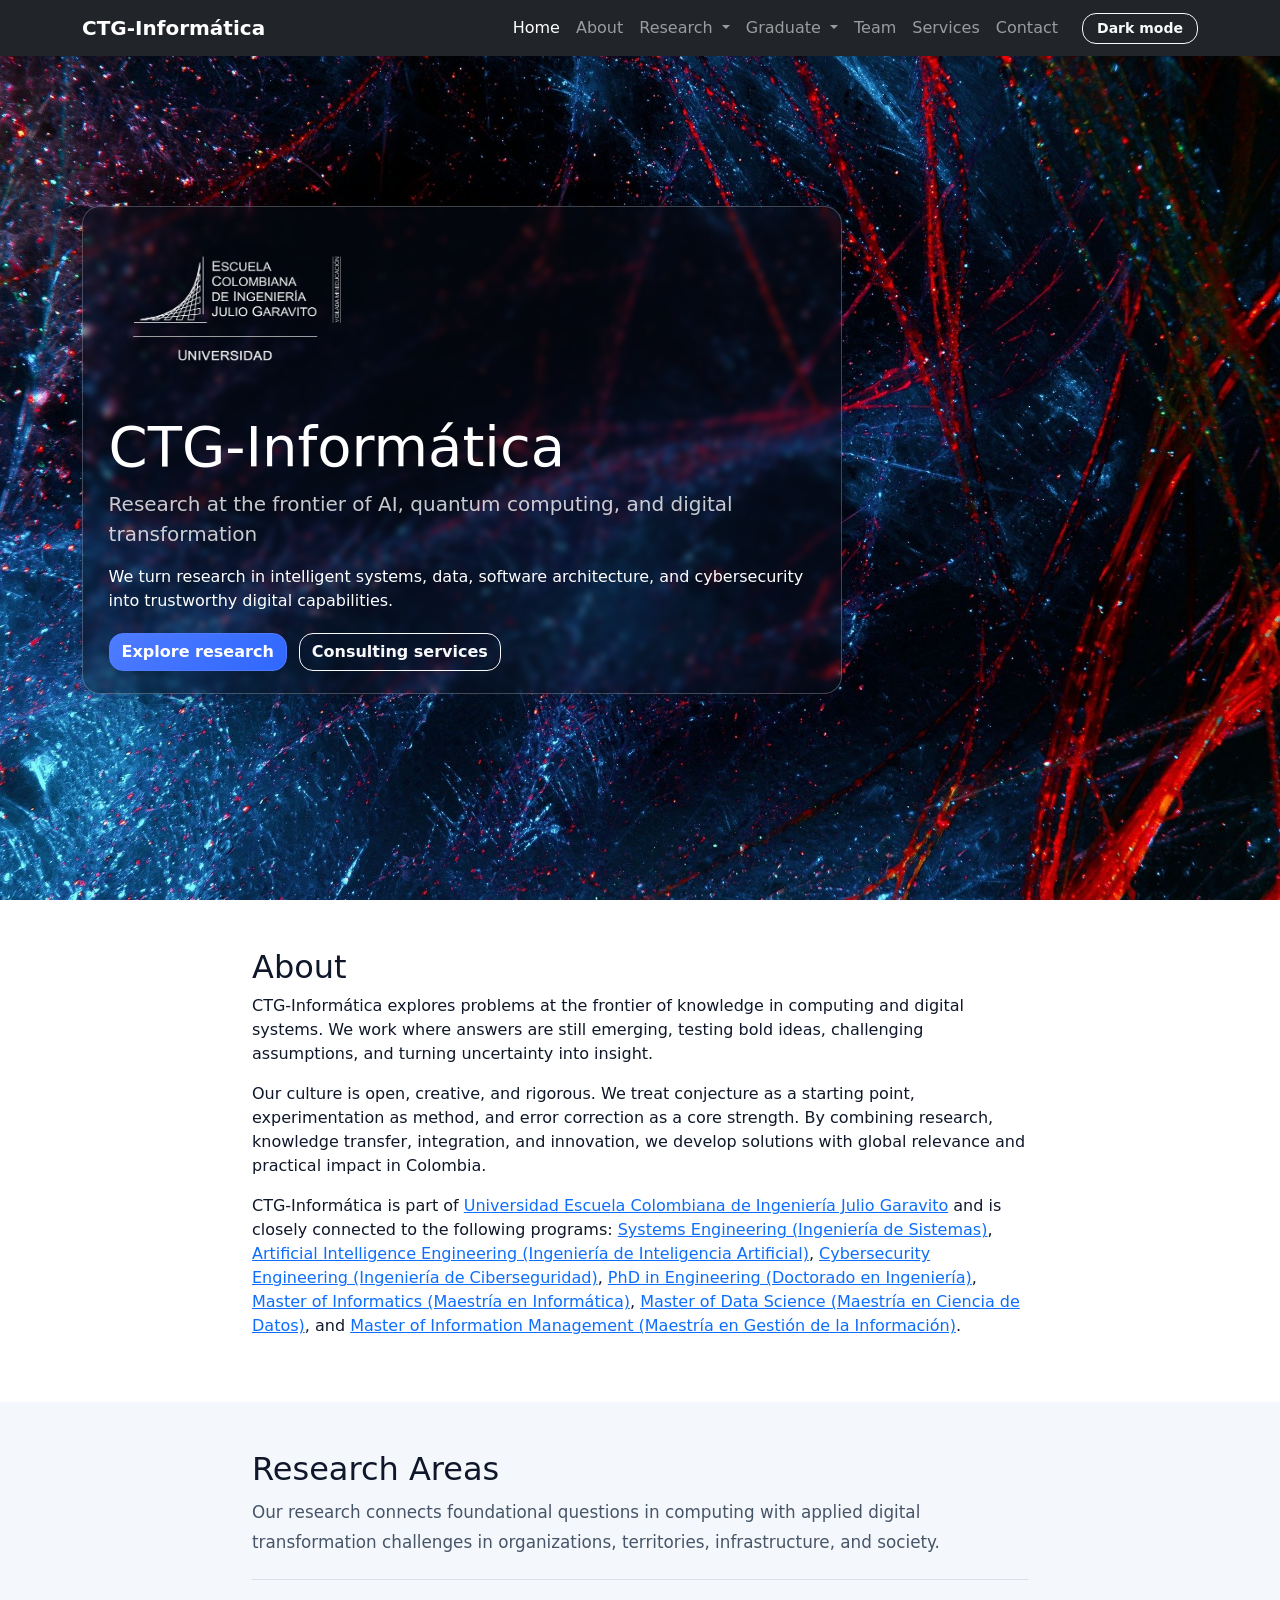
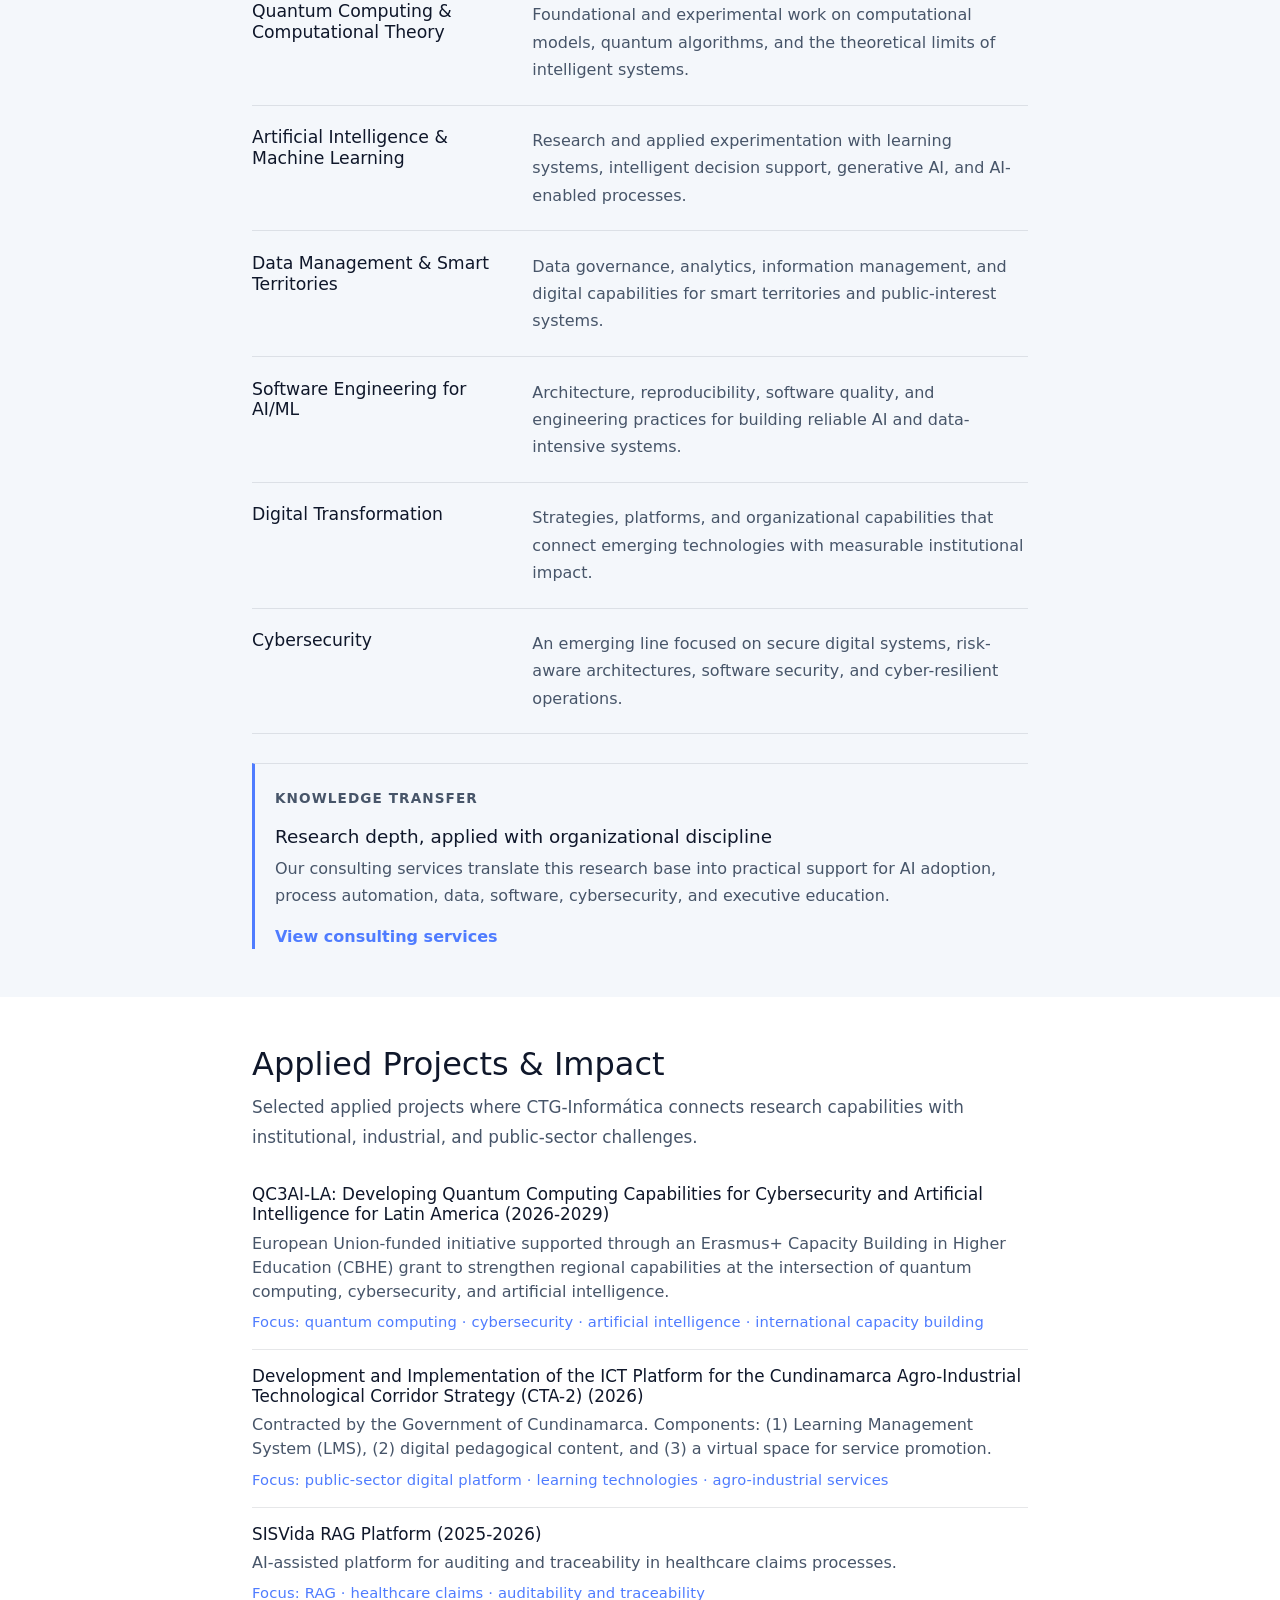
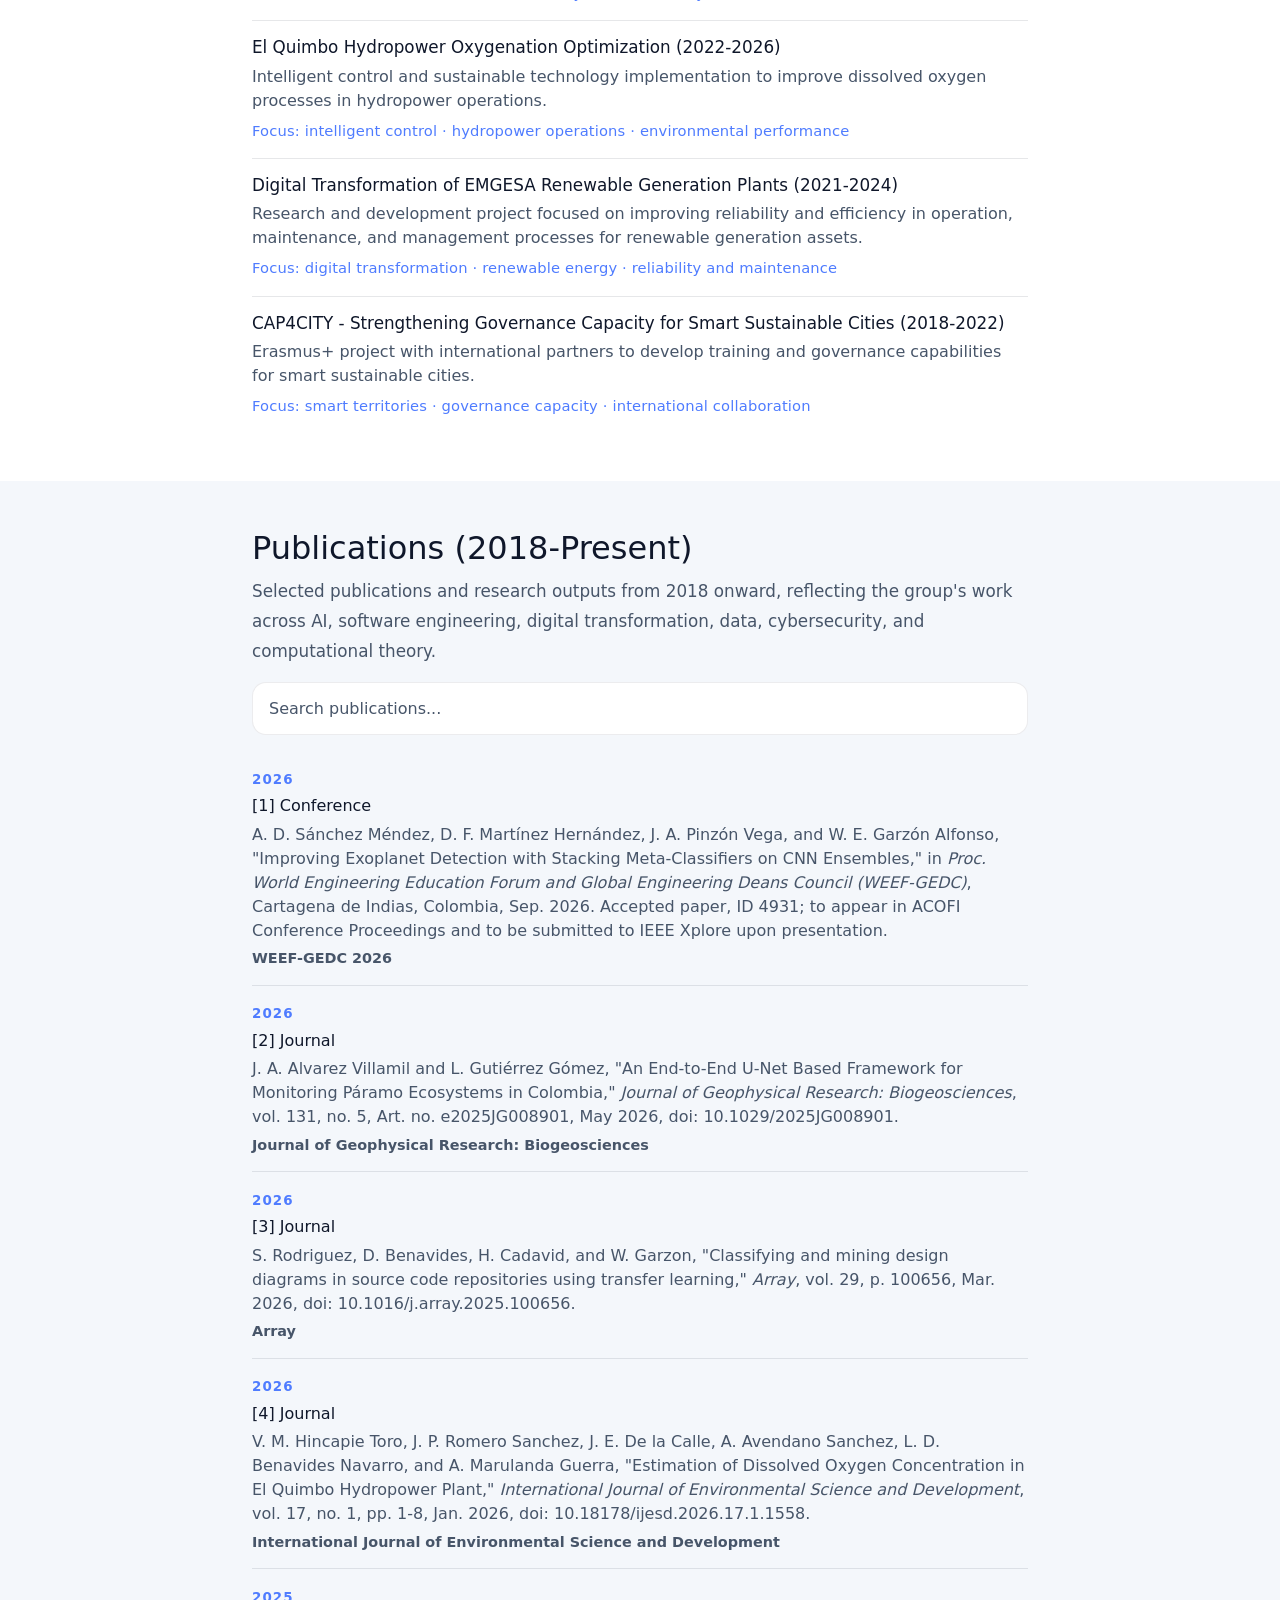
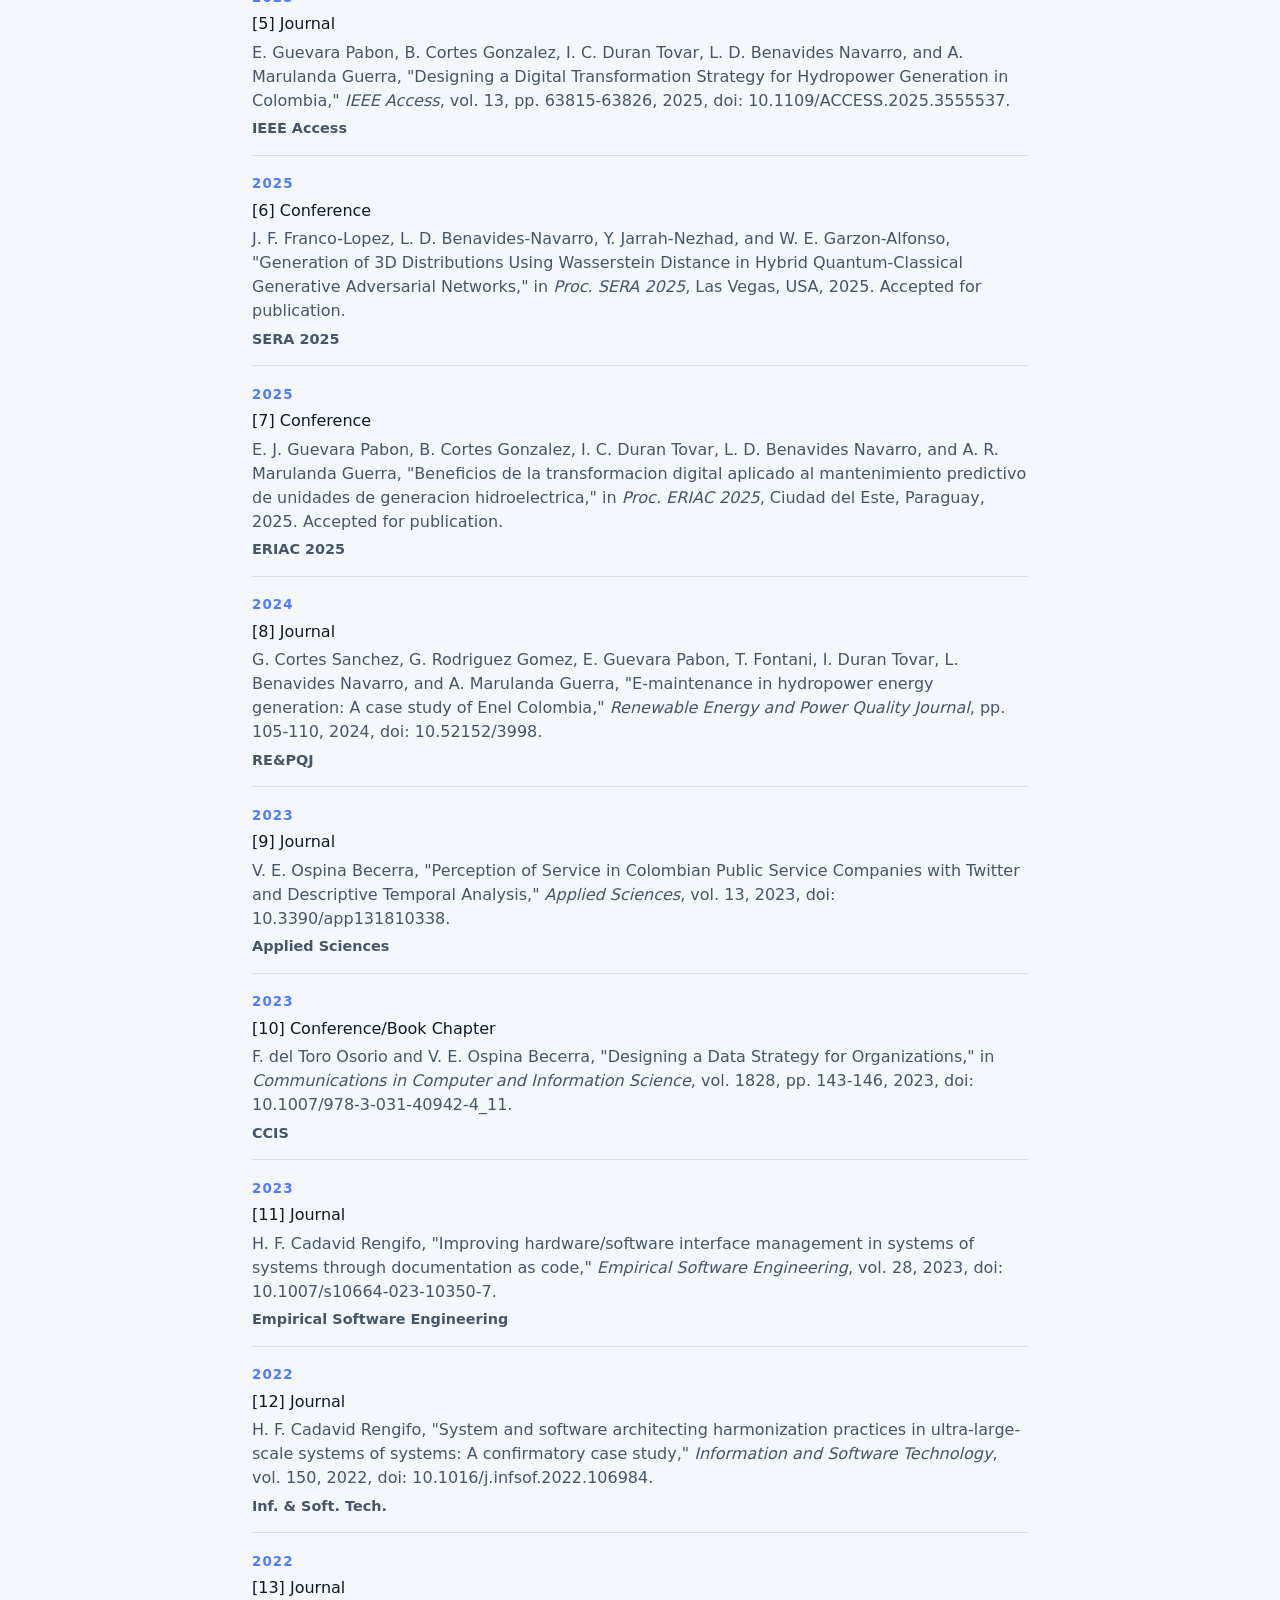
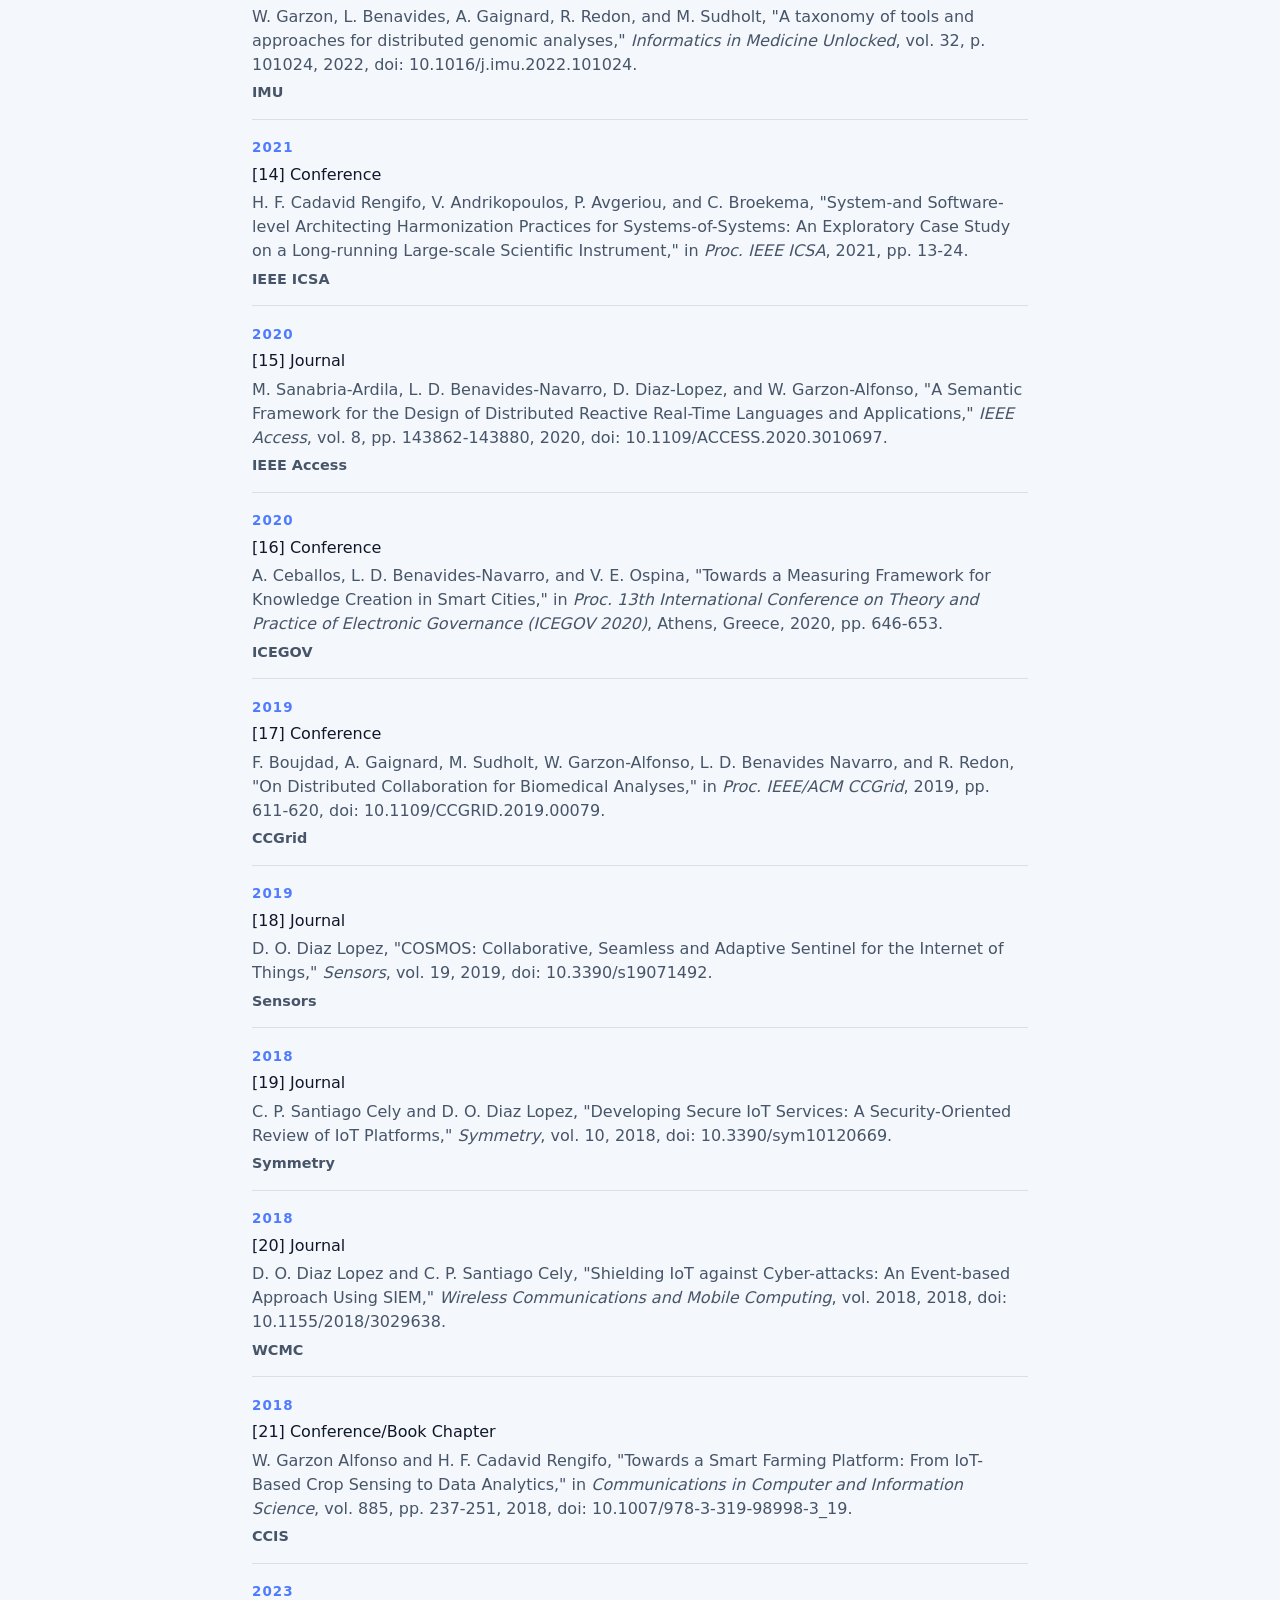
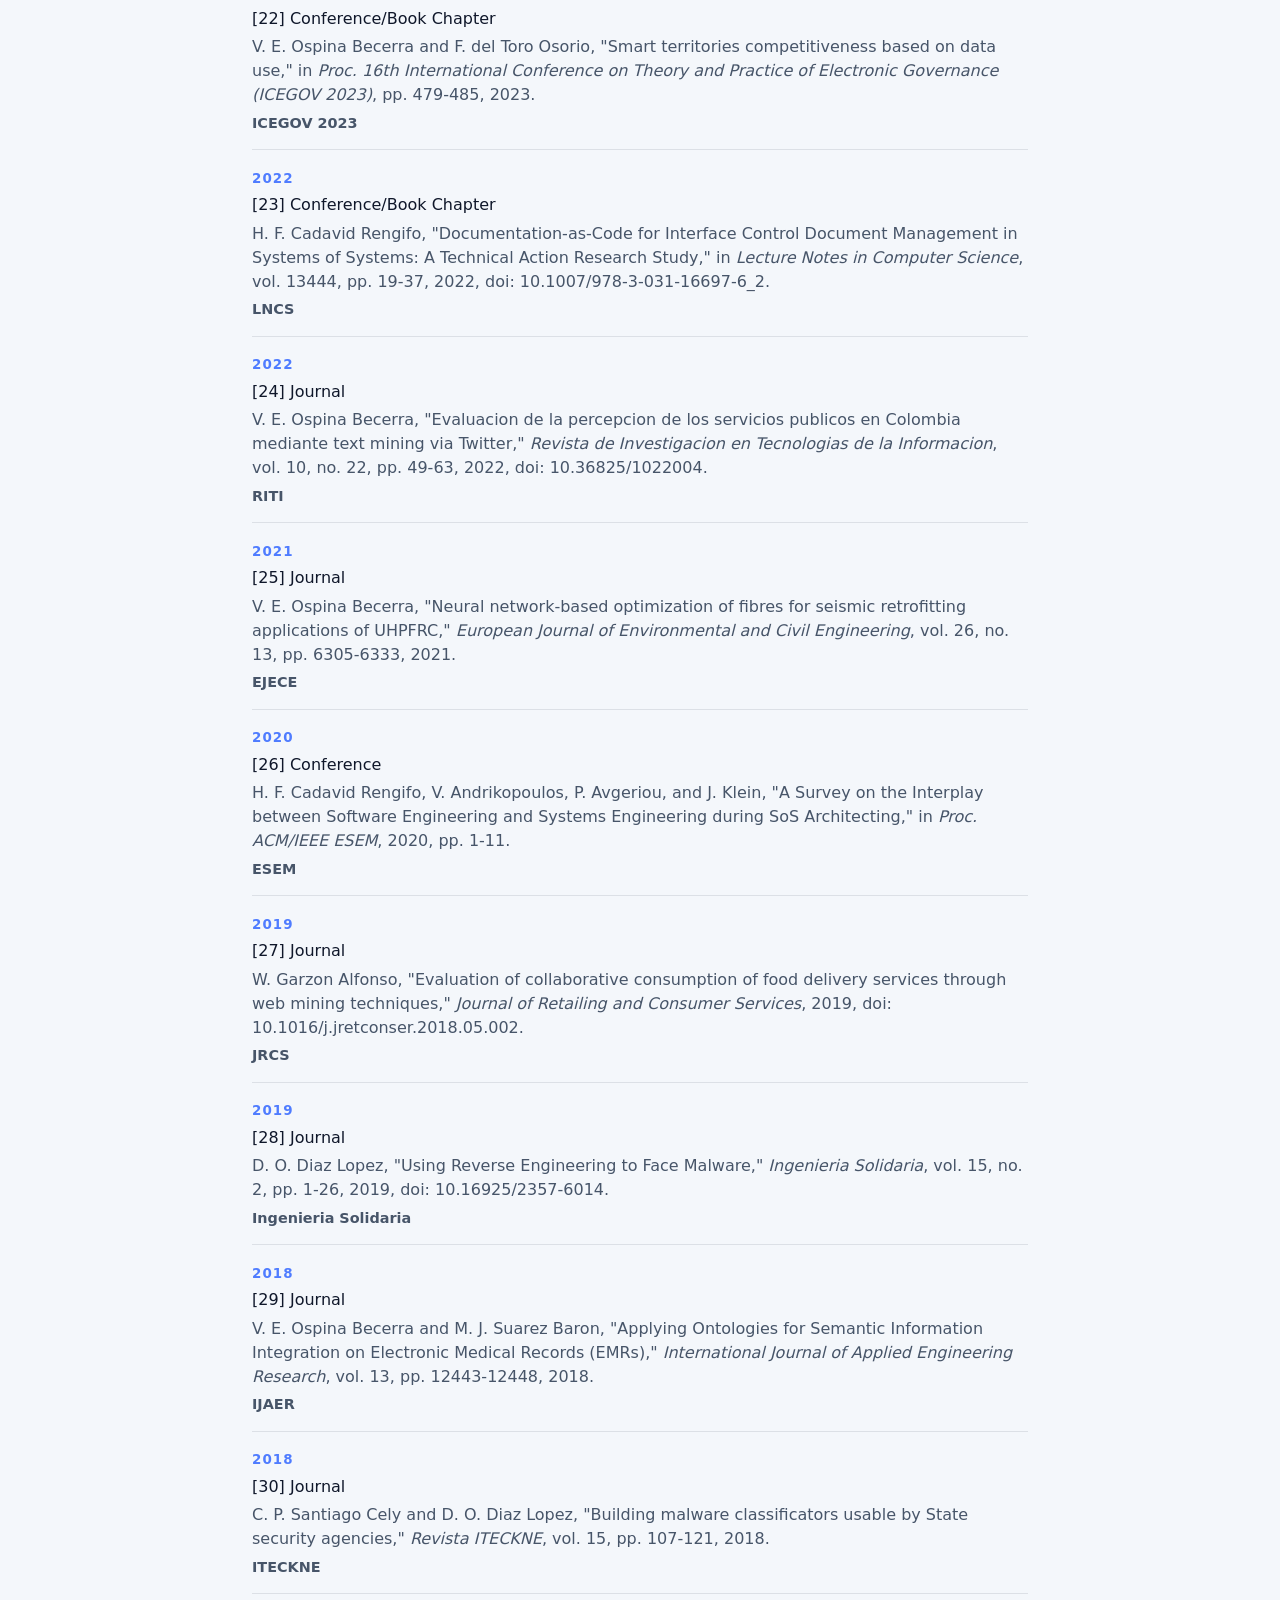
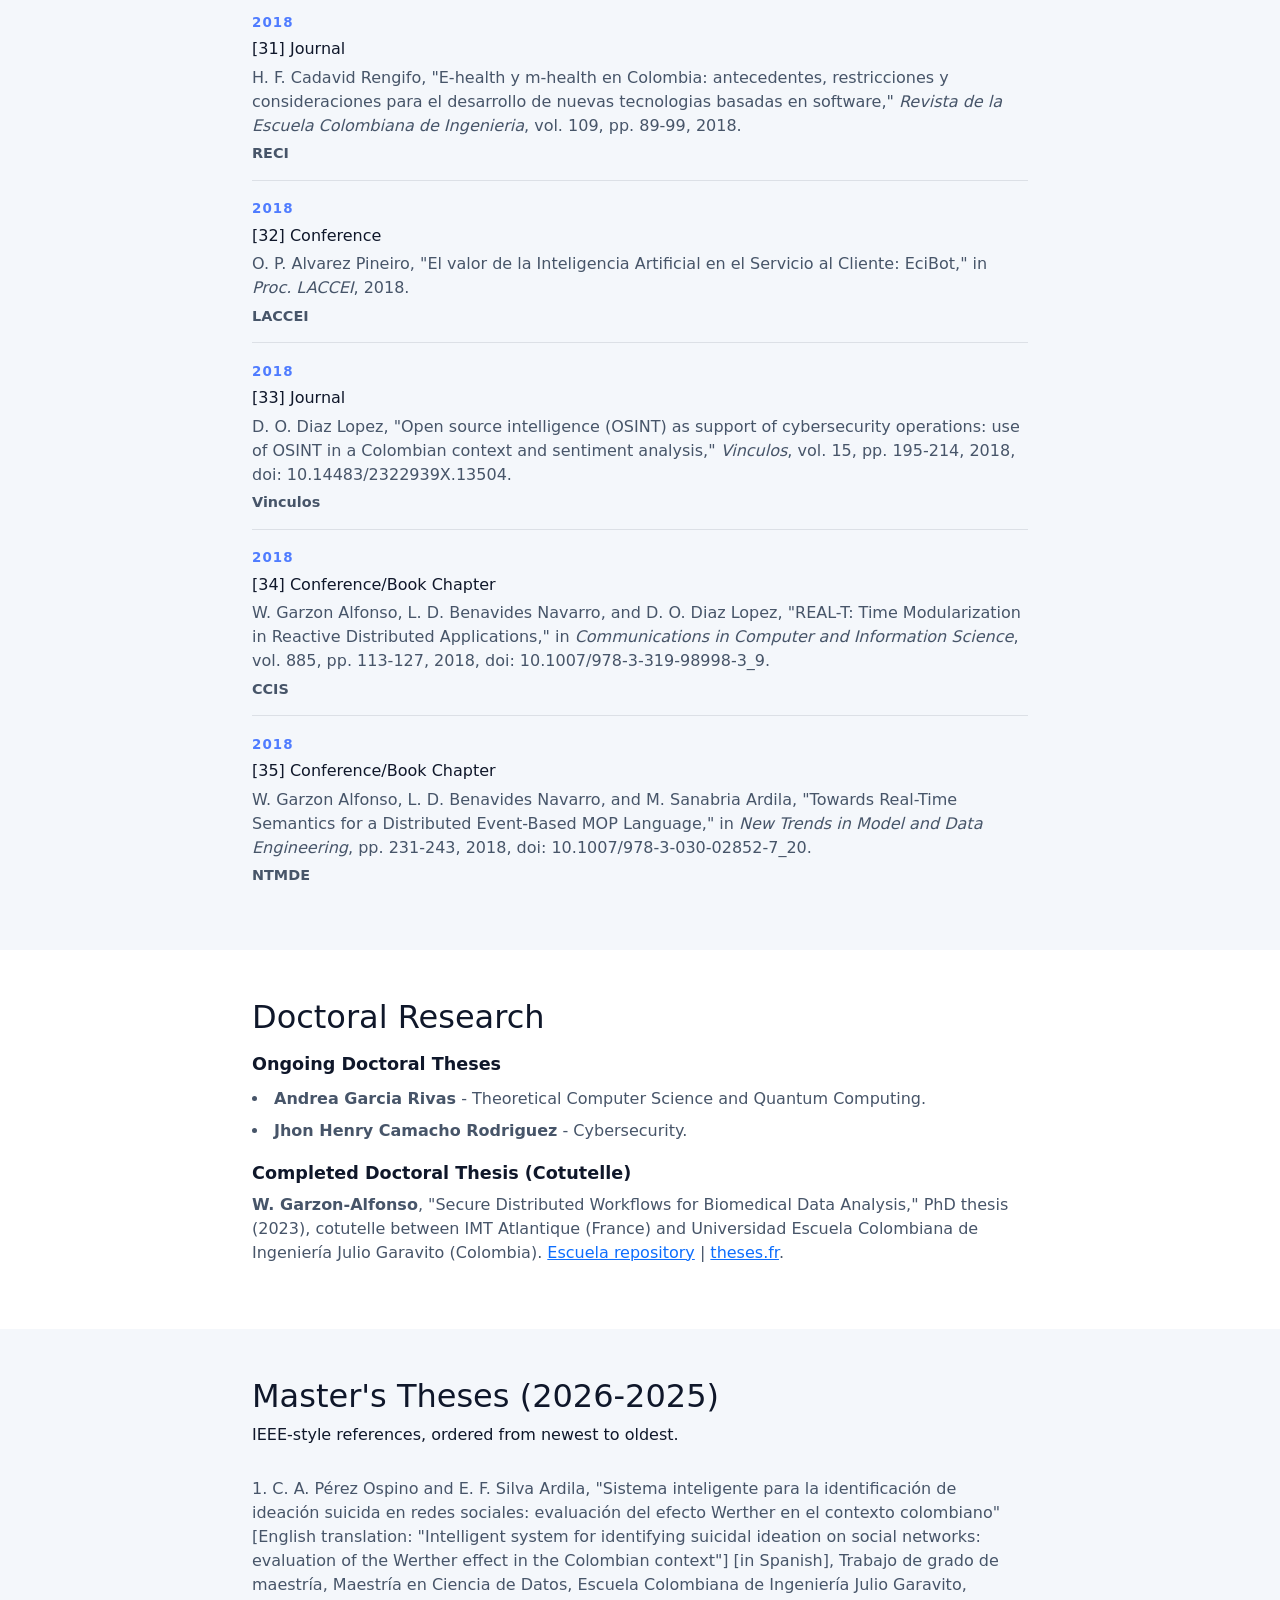
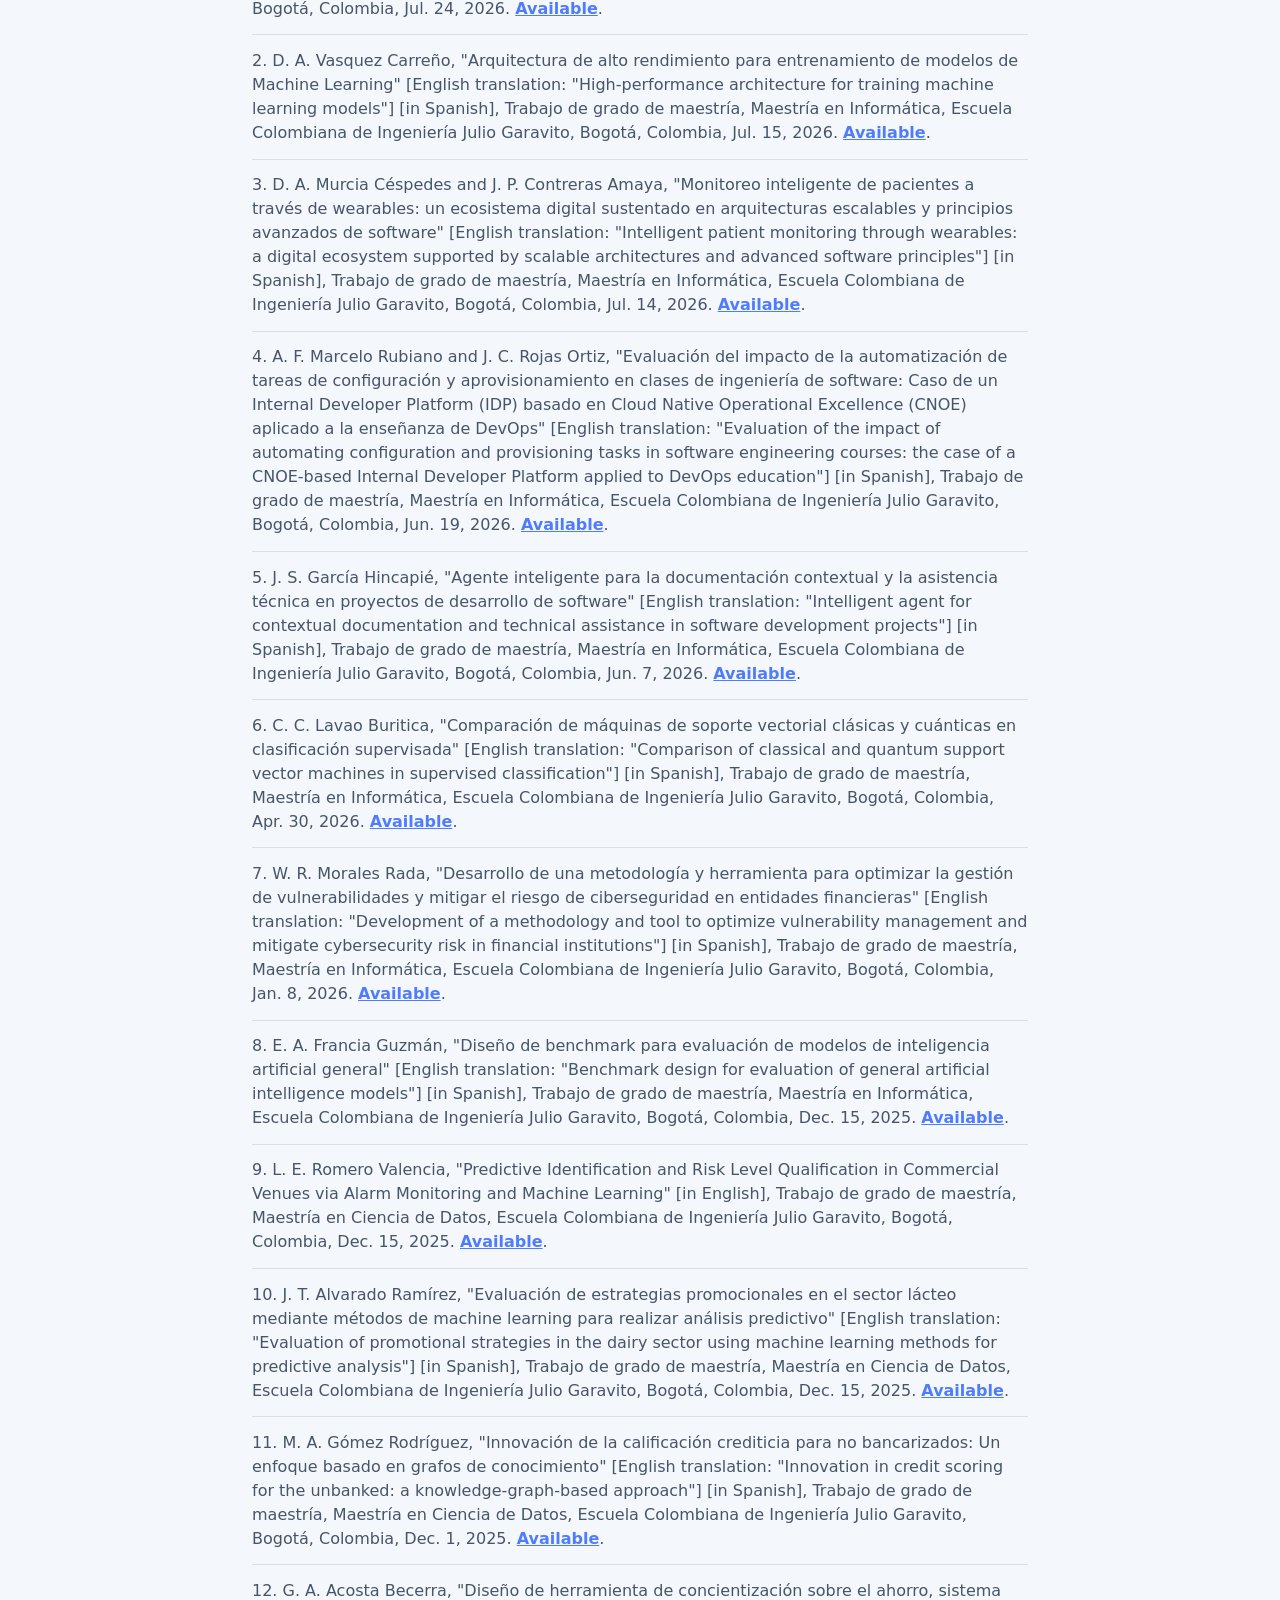
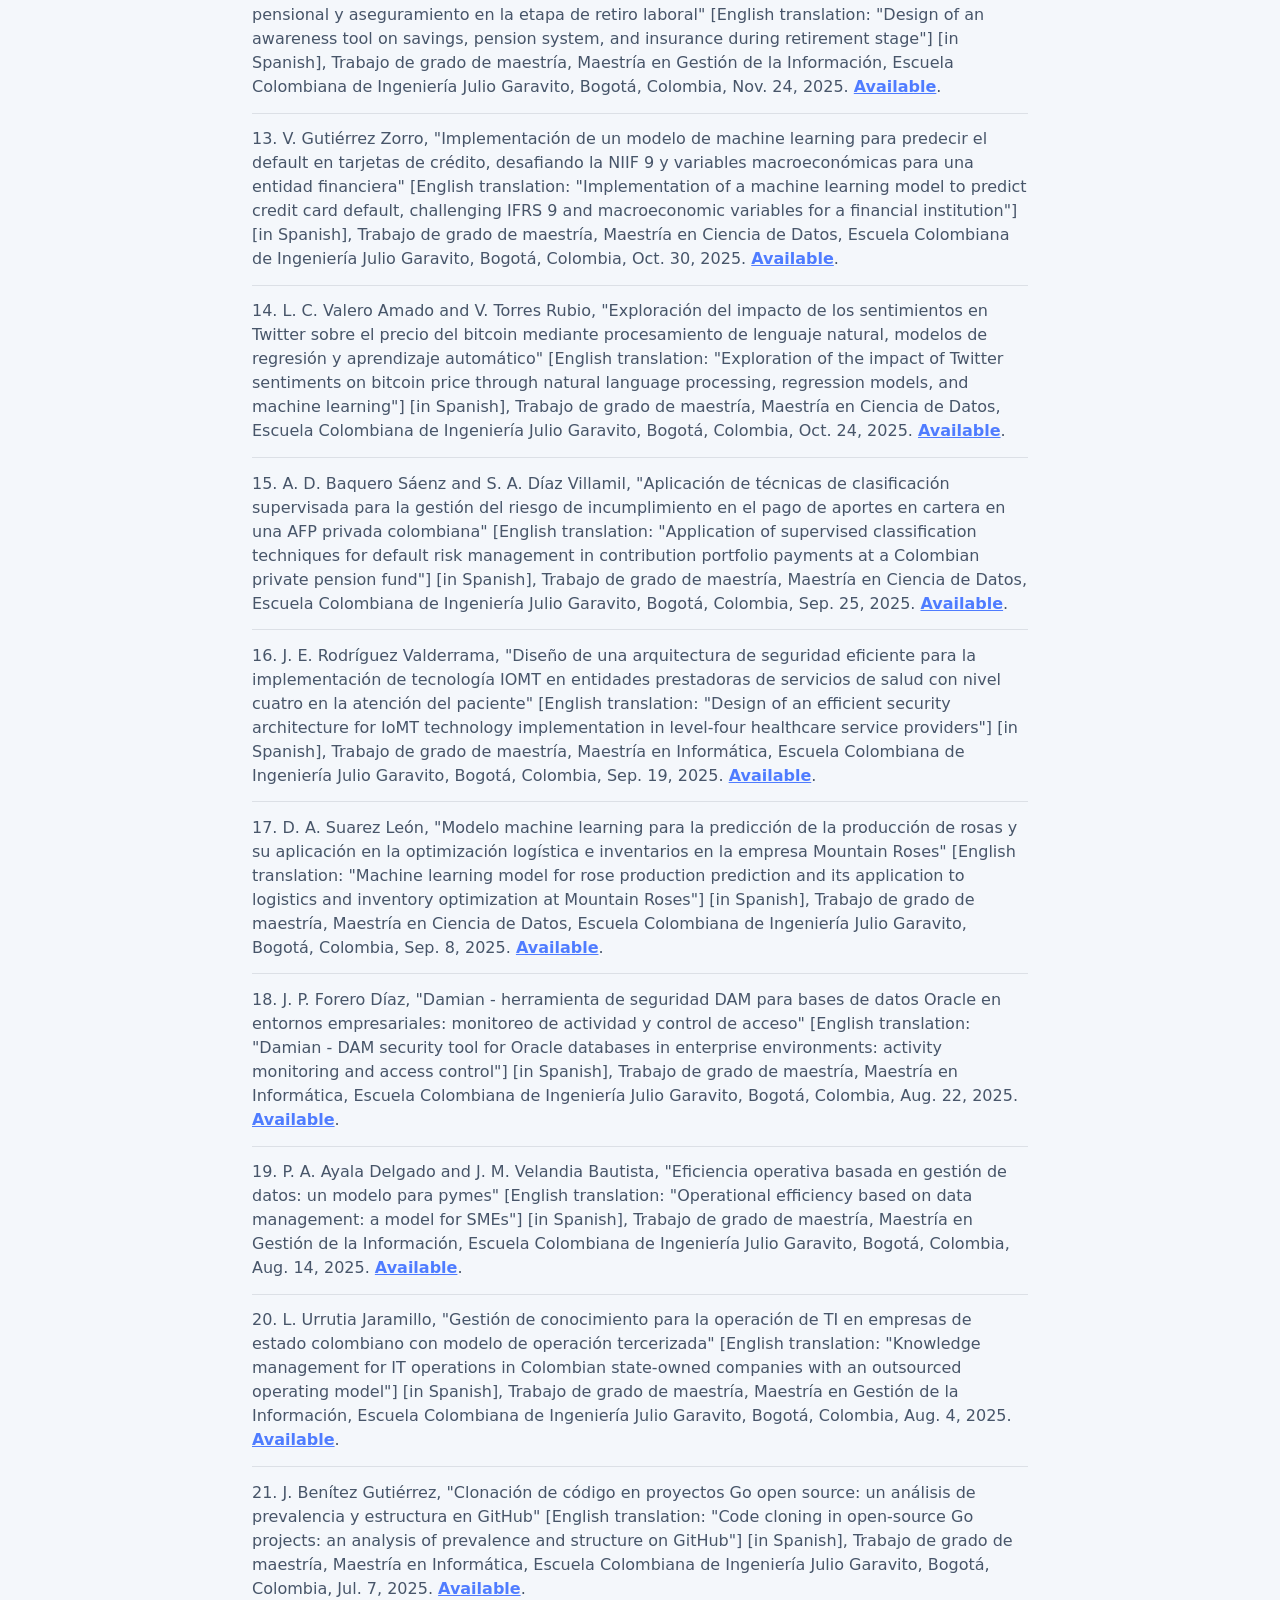
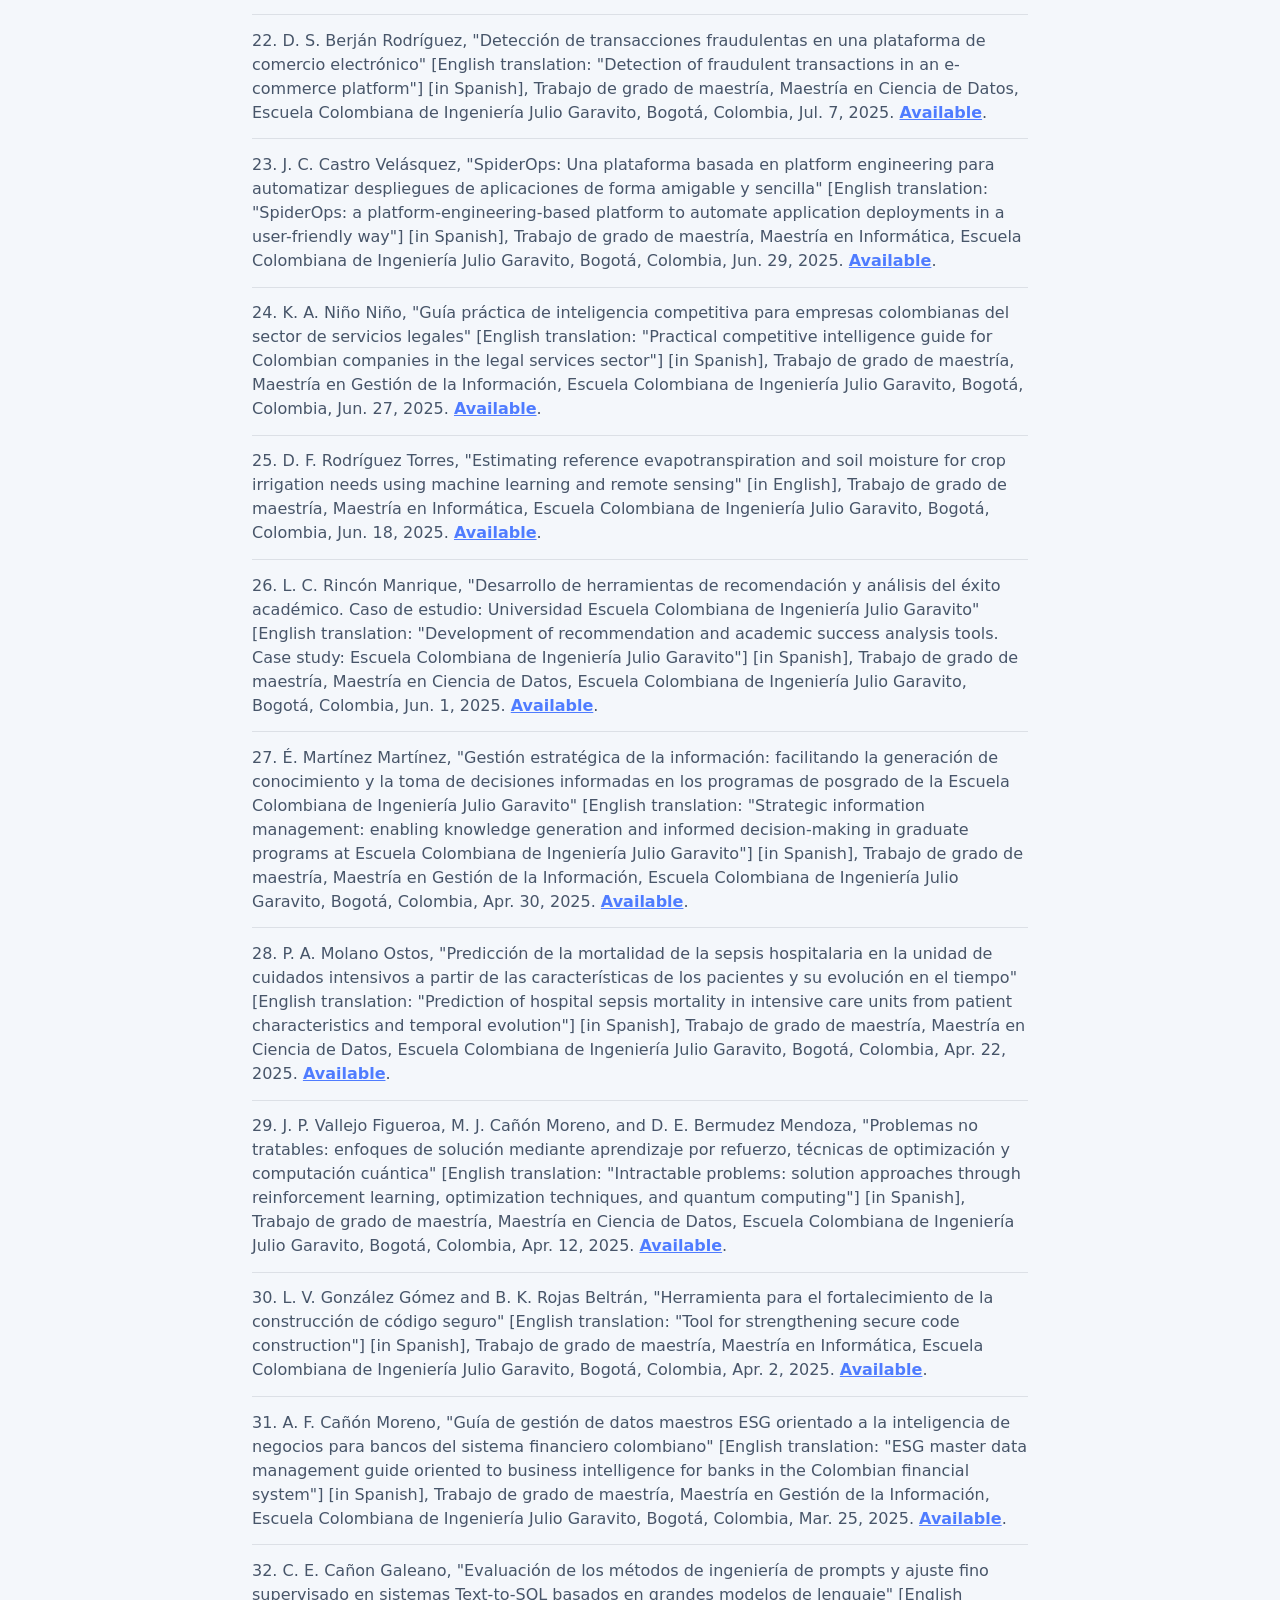
==== commit f38f48b4: "Update 2025 and 2026 master theses" ====
--- a/index.html
+++ b/index.html
@@ -518,10 +518,17 @@
     <h2>Master's Theses (2026-2025)</h2>
     <p>IEEE-style references, ordered from newest to oldest.</p>
     <ol class="thesis-list">
+      <li>C. A. Pérez Ospino and E. F. Silva Ardila, "Sistema inteligente para la identificación de ideación suicida en redes sociales: evaluación del efecto Werther en el contexto colombiano" [English translation: "Intelligent system for identifying suicidal ideation on social networks: evaluation of the Werther effect in the Colombian context"] [in Spanish], Trabajo de grado de maestría, Maestría en Ciencia de Datos, Escuela Colombiana de Ingeniería Julio Garavito, Bogotá, Colombia, Jul. 24, 2026. <a href="https://repositorio.escuelaing.edu.co/handle/001/3995" target="_blank" rel="noopener noreferrer">Available</a>.</li>
+      <li>D. A. Vasquez Carreño, "Arquitectura de alto rendimiento para entrenamiento de modelos de Machine Learning" [English translation: "High-performance architecture for training machine learning models"] [in Spanish], Trabajo de grado de maestría, Maestría en Informática, Escuela Colombiana de Ingeniería Julio Garavito, Bogotá, Colombia, Jul. 15, 2026. <a href="https://repositorio.escuelaing.edu.co/entities/publication/e3e1d153-214c-49f3-8512-08340cdbe761" target="_blank" rel="noopener noreferrer">Available</a>.</li>
+      <li>D. A. Murcia Céspedes and J. P. Contreras Amaya, "Monitoreo inteligente de pacientes a través de wearables: un ecosistema digital sustentado en arquitecturas escalables y principios avanzados de software" [English translation: "Intelligent patient monitoring through wearables: a digital ecosystem supported by scalable architectures and advanced software principles"] [in Spanish], Trabajo de grado de maestría, Maestría en Informática, Escuela Colombiana de Ingeniería Julio Garavito, Bogotá, Colombia, Jul. 14, 2026. <a href="https://repositorio.escuelaing.edu.co/entities/publication/f510bda5-5921-4527-89a5-72e0df29316e" target="_blank" rel="noopener noreferrer">Available</a>.</li>
+      <li>A. F. Marcelo Rubiano and J. C. Rojas Ortiz, "Evaluación del impacto de la automatización de tareas de configuración y aprovisionamiento en clases de ingeniería de software: Caso de un Internal Developer Platform (IDP) basado en Cloud Native Operational Excellence (CNOE) aplicado a la enseñanza de DevOps" [English translation: "Evaluation of the impact of automating configuration and provisioning tasks in software engineering courses: the case of a CNOE-based Internal Developer Platform applied to DevOps education"] [in Spanish], Trabajo de grado de maestría, Maestría en Informática, Escuela Colombiana de Ingeniería Julio Garavito, Bogotá, Colombia, Jun. 19, 2026. <a href="https://repositorio.escuelaing.edu.co/entities/publication/0f83bdd2-2a6f-4670-8497-1e98d6f3ea89" target="_blank" rel="noopener noreferrer">Available</a>.</li>
+      <li>J. S. García Hincapié, "Agente inteligente para la documentación contextual y la asistencia técnica en proyectos de desarrollo de software" [English translation: "Intelligent agent for contextual documentation and technical assistance in software development projects"] [in Spanish], Trabajo de grado de maestría, Maestría en Informática, Escuela Colombiana de Ingeniería Julio Garavito, Bogotá, Colombia, Jun. 7, 2026. <a href="https://repositorio.escuelaing.edu.co/entities/publication/01d94d9c-a5ba-4a9d-a538-c68fd7b5d85c" target="_blank" rel="noopener noreferrer">Available</a>.</li>
+      <li>C. C. Lavao Buritica, "Comparación de máquinas de soporte vectorial clásicas y cuánticas en clasificación supervisada" [English translation: "Comparison of classical and quantum support vector machines in supervised classification"] [in Spanish], Trabajo de grado de maestría, Maestría en Informática, Escuela Colombiana de Ingeniería Julio Garavito, Bogotá, Colombia, Apr. 30, 2026. <a href="https://repositorio.escuelaing.edu.co/entities/publication/5971579b-b49b-4ec0-b747-52e3a5875cff" target="_blank" rel="noopener noreferrer">Available</a>.</li>
       <li>W. R. Morales Rada, "Desarrollo de una metodología y herramienta para optimizar la gestión de vulnerabilidades y mitigar el riesgo de ciberseguridad en entidades financieras" [English translation: "Development of a methodology and tool to optimize vulnerability management and mitigate cybersecurity risk in financial institutions"] [in Spanish], Trabajo de grado de maestría, Maestría en Informática, Escuela Colombiana de Ingeniería Julio Garavito, Bogotá, Colombia, Jan. 8, 2026. <a href="https://repositorio.escuelaing.edu.co/handle/001/3780" target="_blank" rel="noopener noreferrer">Available</a>.</li>
       <li>E. A. Francia Guzmán, "Diseño de benchmark para evaluación de modelos de inteligencia artificial general" [English translation: "Benchmark design for evaluation of general artificial intelligence models"] [in Spanish], Trabajo de grado de maestría, Maestría en Informática, Escuela Colombiana de Ingeniería Julio Garavito, Bogotá, Colombia, Dec. 15, 2025. <a href="https://repositorio.escuelaing.edu.co/handle/001/3819" target="_blank" rel="noopener noreferrer">Available</a>.</li>
       <li>L. E. Romero Valencia, "Predictive Identification and Risk Level Qualification in Commercial Venues via Alarm Monitoring and Machine Learning" [in English], Trabajo de grado de maestría, Maestría en Ciencia de Datos, Escuela Colombiana de Ingeniería Julio Garavito, Bogotá, Colombia, Dec. 15, 2025. <a href="https://repositorio.escuelaing.edu.co/handle/001/3836" target="_blank" rel="noopener noreferrer">Available</a>.</li>
       <li>J. T. Alvarado Ramírez, "Evaluación de estrategias promocionales en el sector lácteo mediante métodos de machine learning para realizar análisis predictivo" [English translation: "Evaluation of promotional strategies in the dairy sector using machine learning methods for predictive analysis"] [in Spanish], Trabajo de grado de maestría, Maestría en Ciencia de Datos, Escuela Colombiana de Ingeniería Julio Garavito, Bogotá, Colombia, Dec. 15, 2025. <a href="https://repositorio.escuelaing.edu.co/handle/001/3840" target="_blank" rel="noopener noreferrer">Available</a>.</li>
+      <li>M. A. Gómez Rodríguez, "Innovación de la calificación crediticia para no bancarizados: Un enfoque basado en grafos de conocimiento" [English translation: "Innovation in credit scoring for the unbanked: a knowledge-graph-based approach"] [in Spanish], Trabajo de grado de maestría, Maestría en Ciencia de Datos, Escuela Colombiana de Ingeniería Julio Garavito, Bogotá, Colombia, Dec. 1, 2025. <a href="https://repositorio.escuelaing.edu.co/handle/001/3963" target="_blank" rel="noopener noreferrer">Available</a>.</li>
       <li>G. A. Acosta Becerra, "Diseño de herramienta de concientización sobre el ahorro, sistema pensional y aseguramiento en la etapa de retiro laboral" [English translation: "Design of an awareness tool on savings, pension system, and insurance during retirement stage"] [in Spanish], Trabajo de grado de maestría, Maestría en Gestión de la Información, Escuela Colombiana de Ingeniería Julio Garavito, Bogotá, Colombia, Nov. 24, 2025. <a href="https://repositorio.escuelaing.edu.co/handle/001/3841" target="_blank" rel="noopener noreferrer">Available</a>.</li>
       <li>V. Gutiérrez Zorro, "Implementación de un modelo de machine learning para predecir el default en tarjetas de crédito, desafiando la NIIF 9 y variables macroeconómicas para una entidad financiera" [English translation: "Implementation of a machine learning model to predict credit card default, challenging IFRS 9 and macroeconomic variables for a financial institution"] [in Spanish], Trabajo de grado de maestría, Maestría en Ciencia de Datos, Escuela Colombiana de Ingeniería Julio Garavito, Bogotá, Colombia, Oct. 30, 2025. <a href="https://repositorio.escuelaing.edu.co/handle/001/3781" target="_blank" rel="noopener noreferrer">Available</a>.</li>
       <li>L. C. Valero Amado and V. Torres Rubio, "Exploración del impacto de los sentimientos en Twitter sobre el precio del bitcoin mediante procesamiento de lenguaje natural, modelos de regresión y aprendizaje automático" [English translation: "Exploration of the impact of Twitter sentiments on bitcoin price through natural language processing, regression models, and machine learning"] [in Spanish], Trabajo de grado de maestría, Maestría en Ciencia de Datos, Escuela Colombiana de Ingeniería Julio Garavito, Bogotá, Colombia, Oct. 24, 2025. <a href="https://repositorio.escuelaing.edu.co/handle/001/3715" target="_blank" rel="noopener noreferrer">Available</a>.</li>
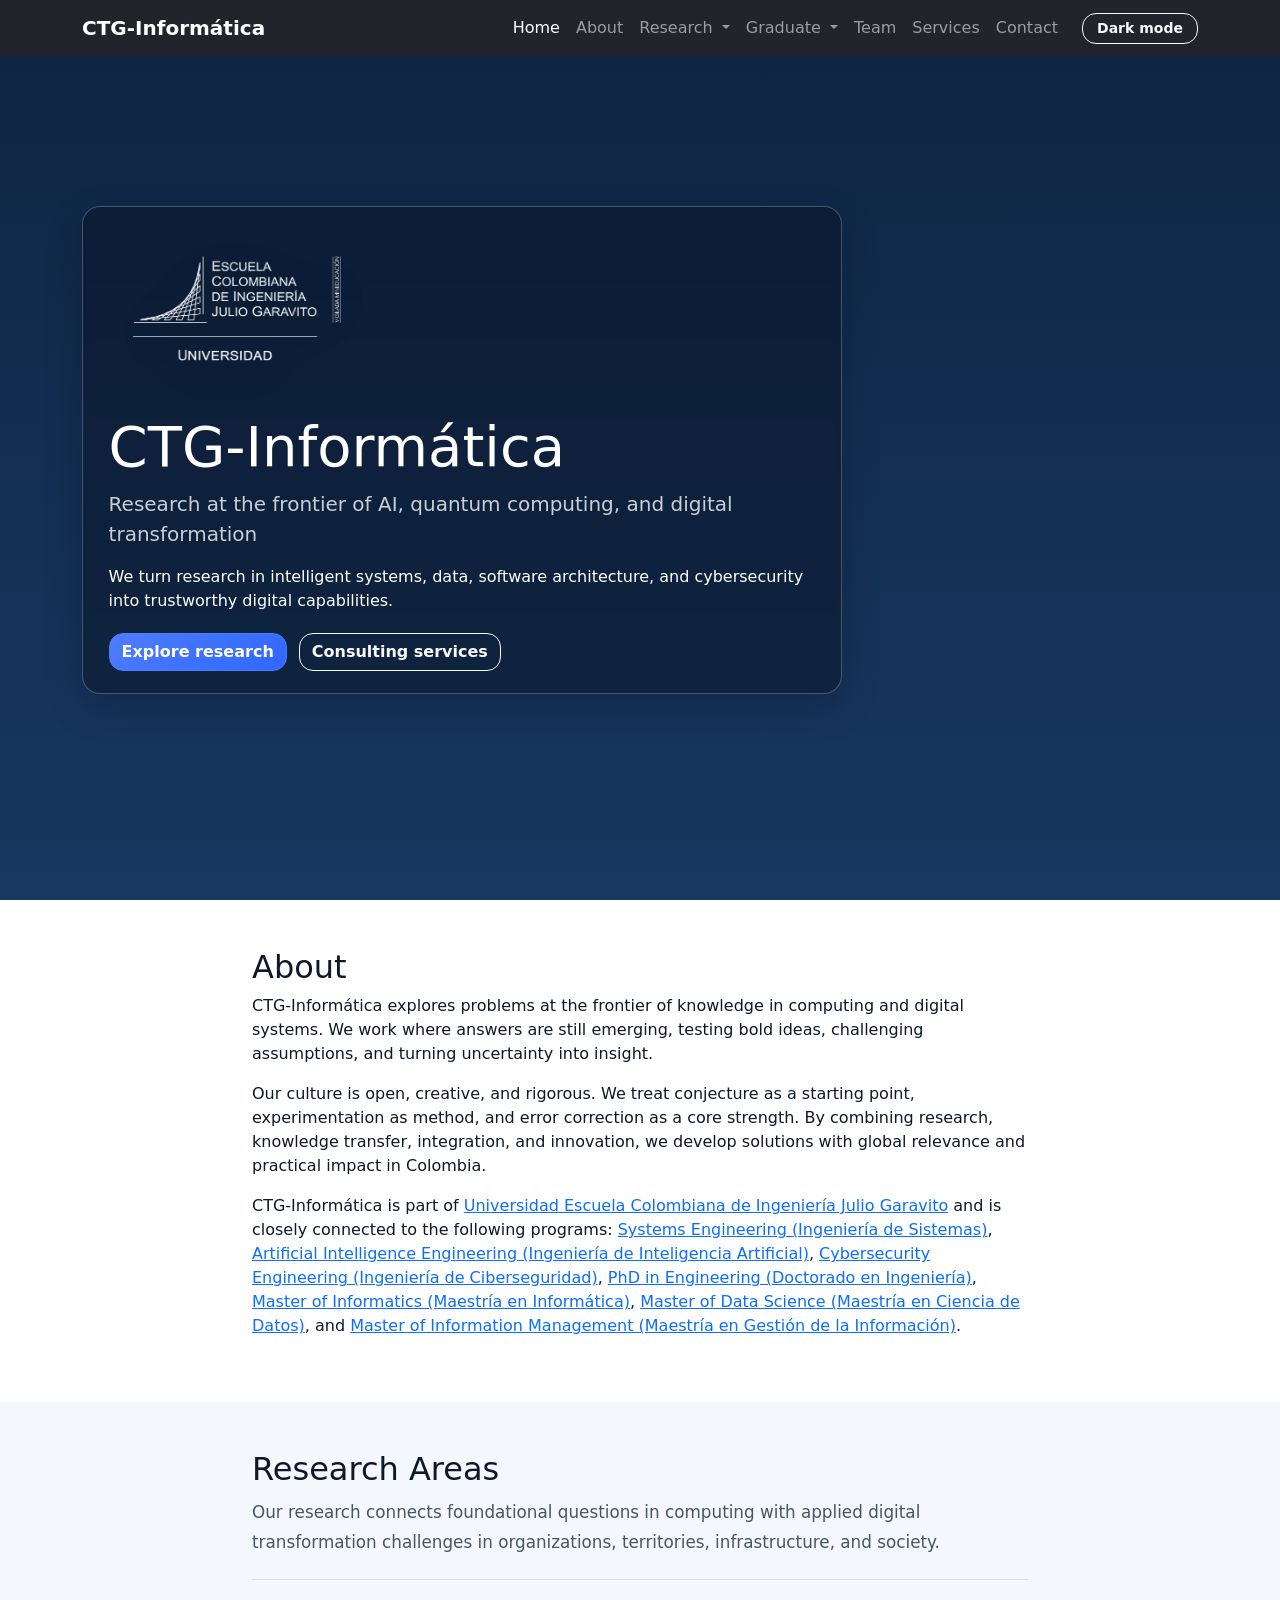
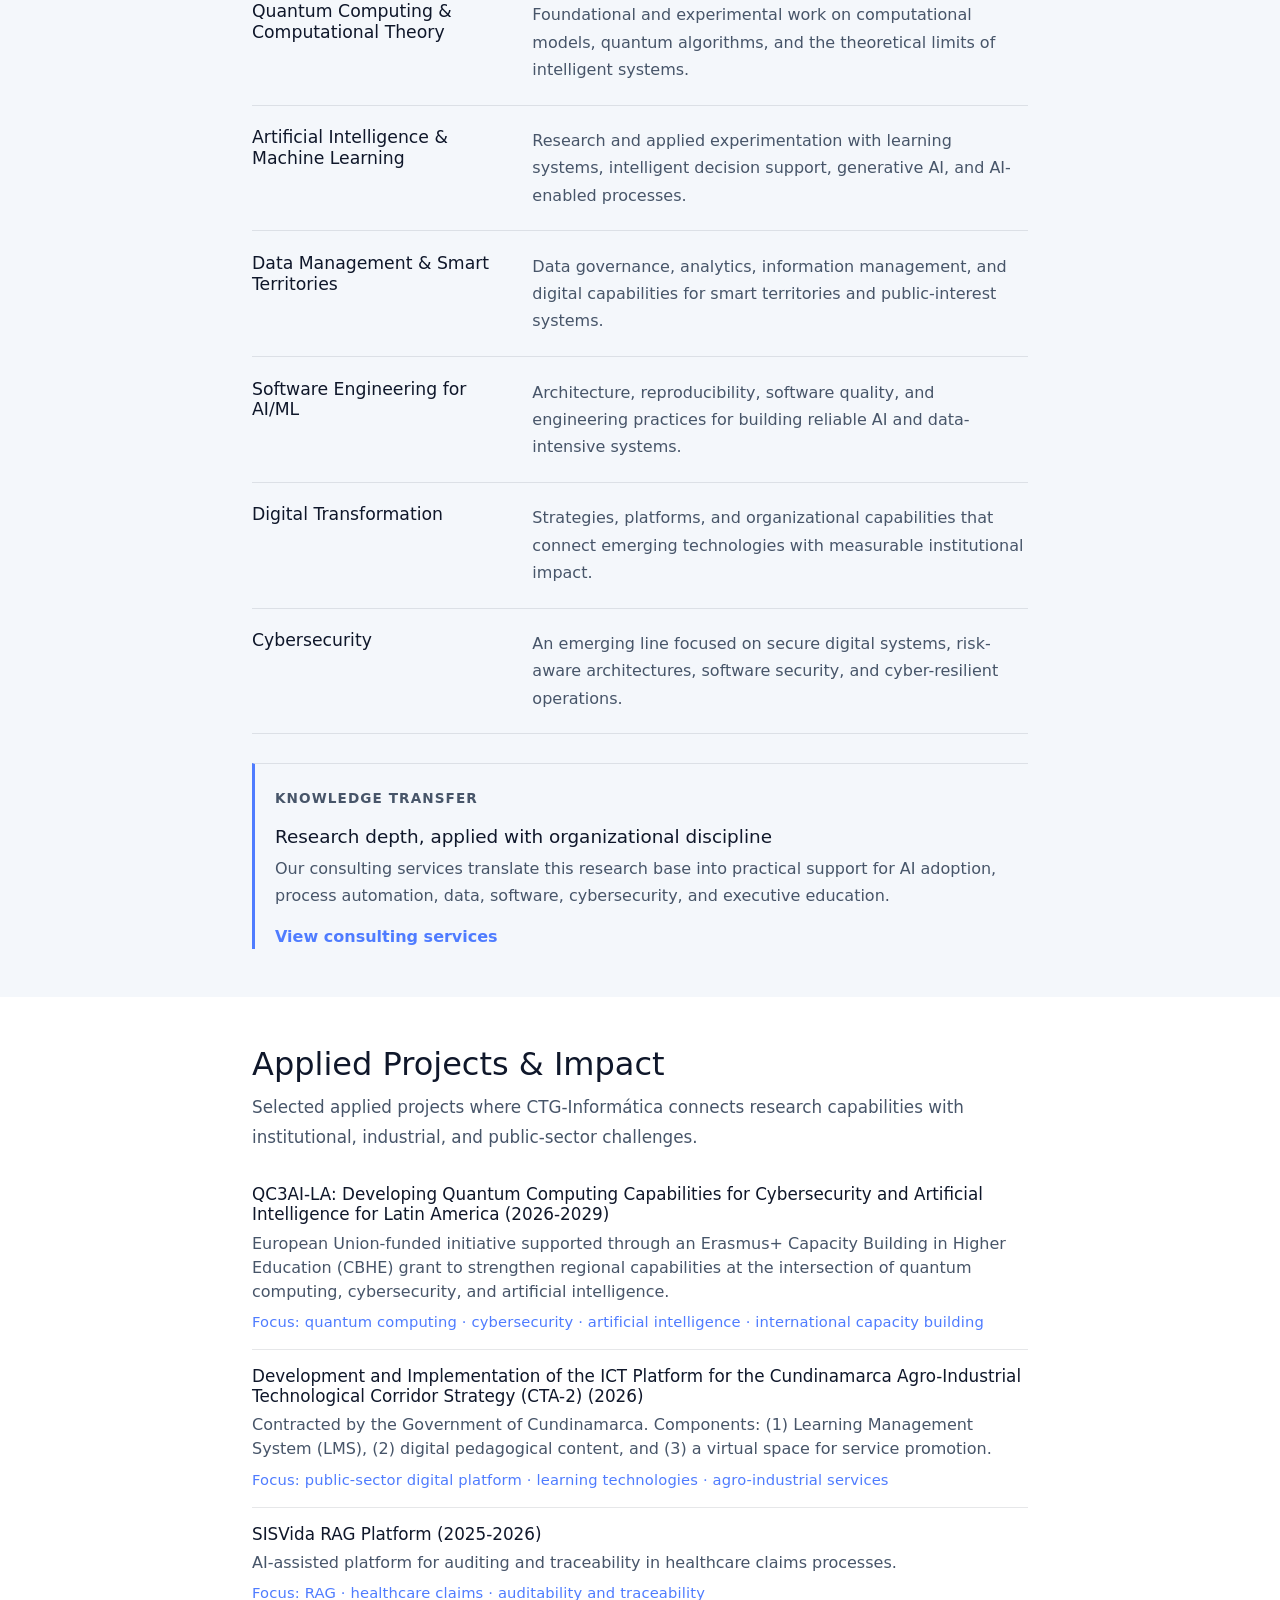
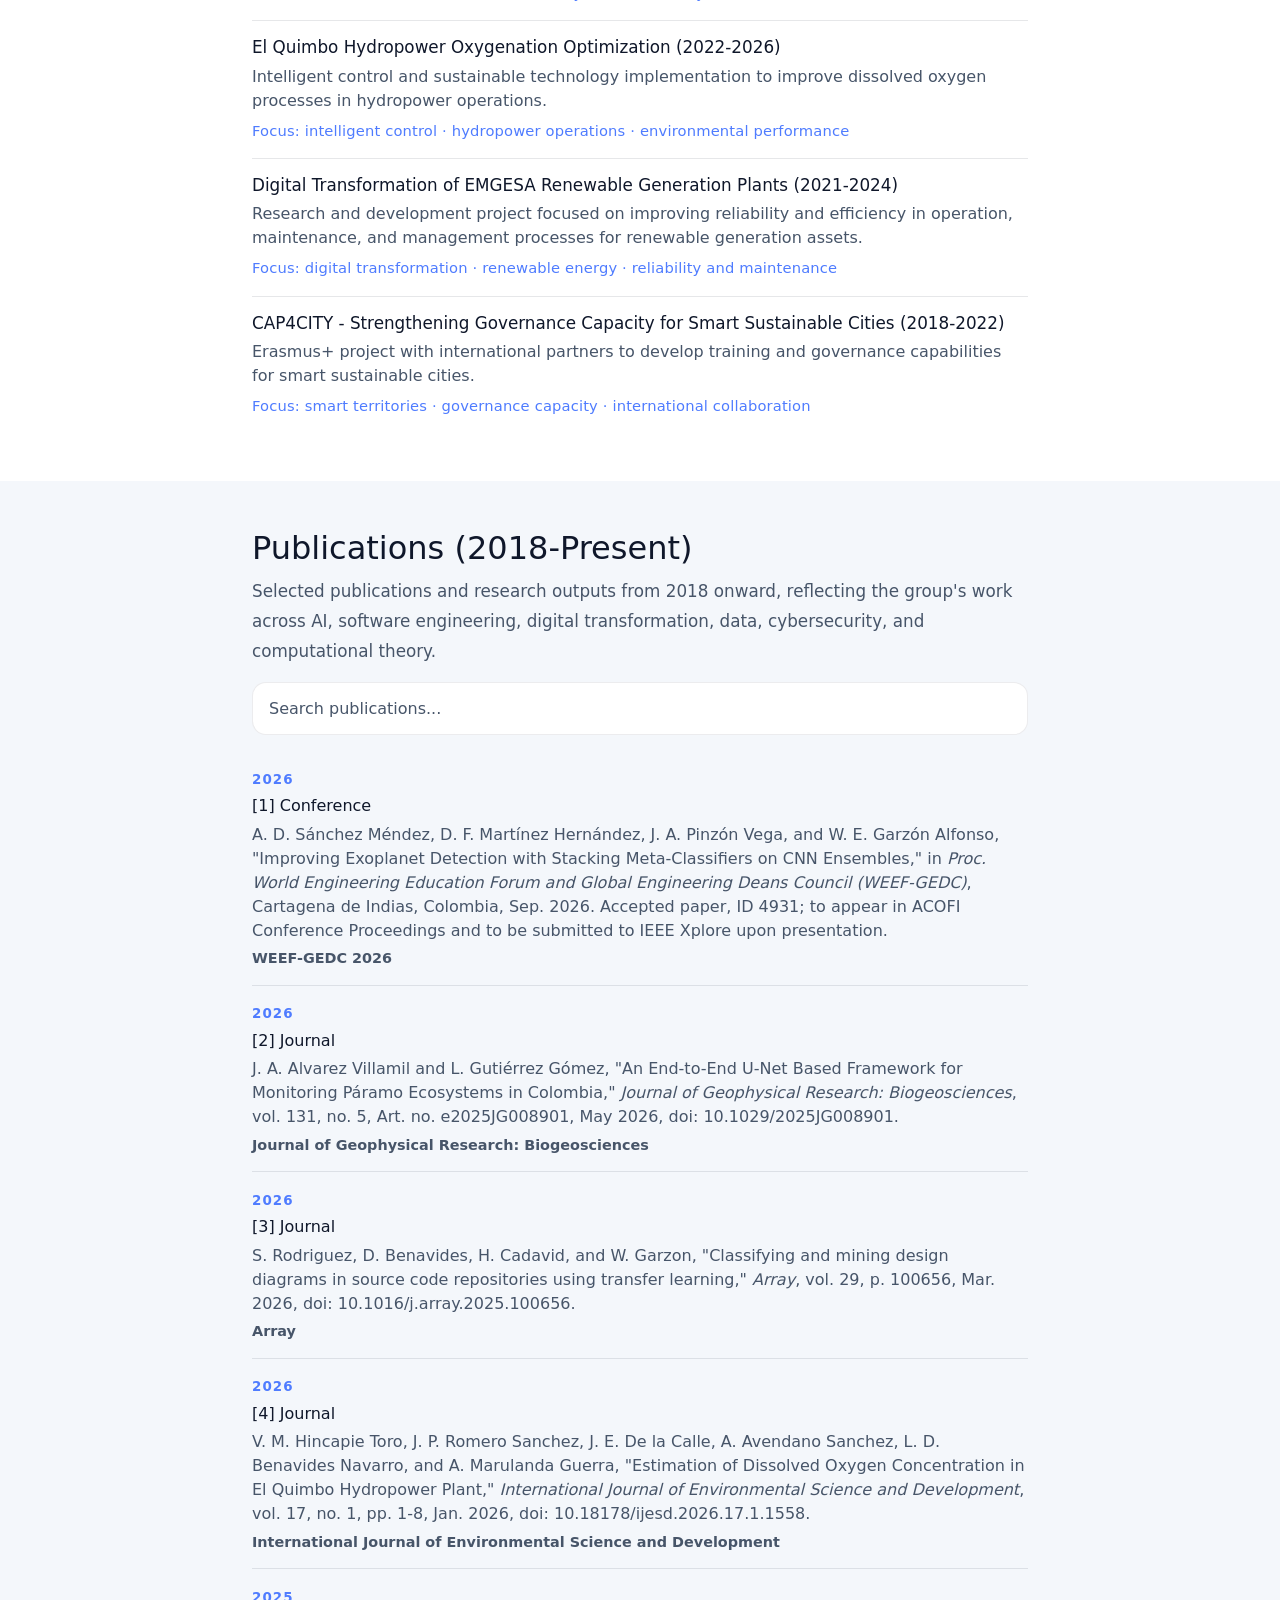
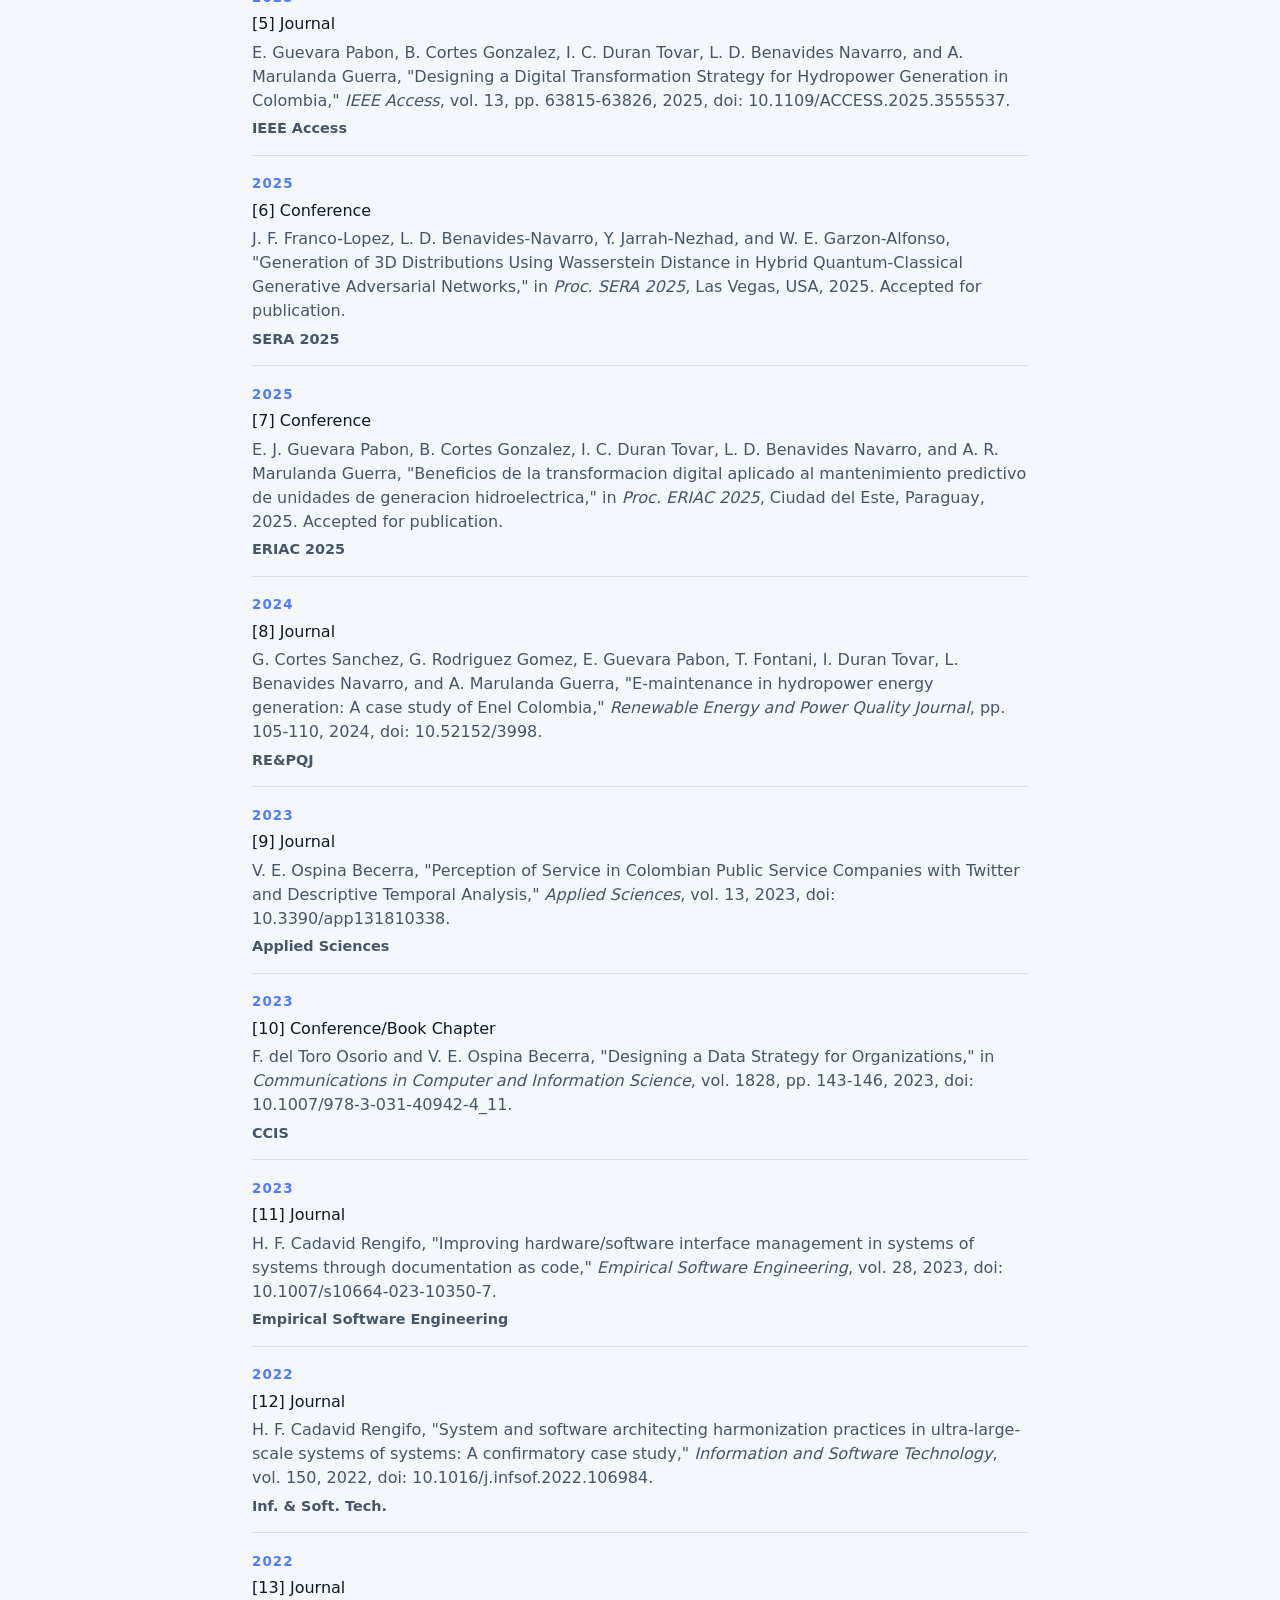
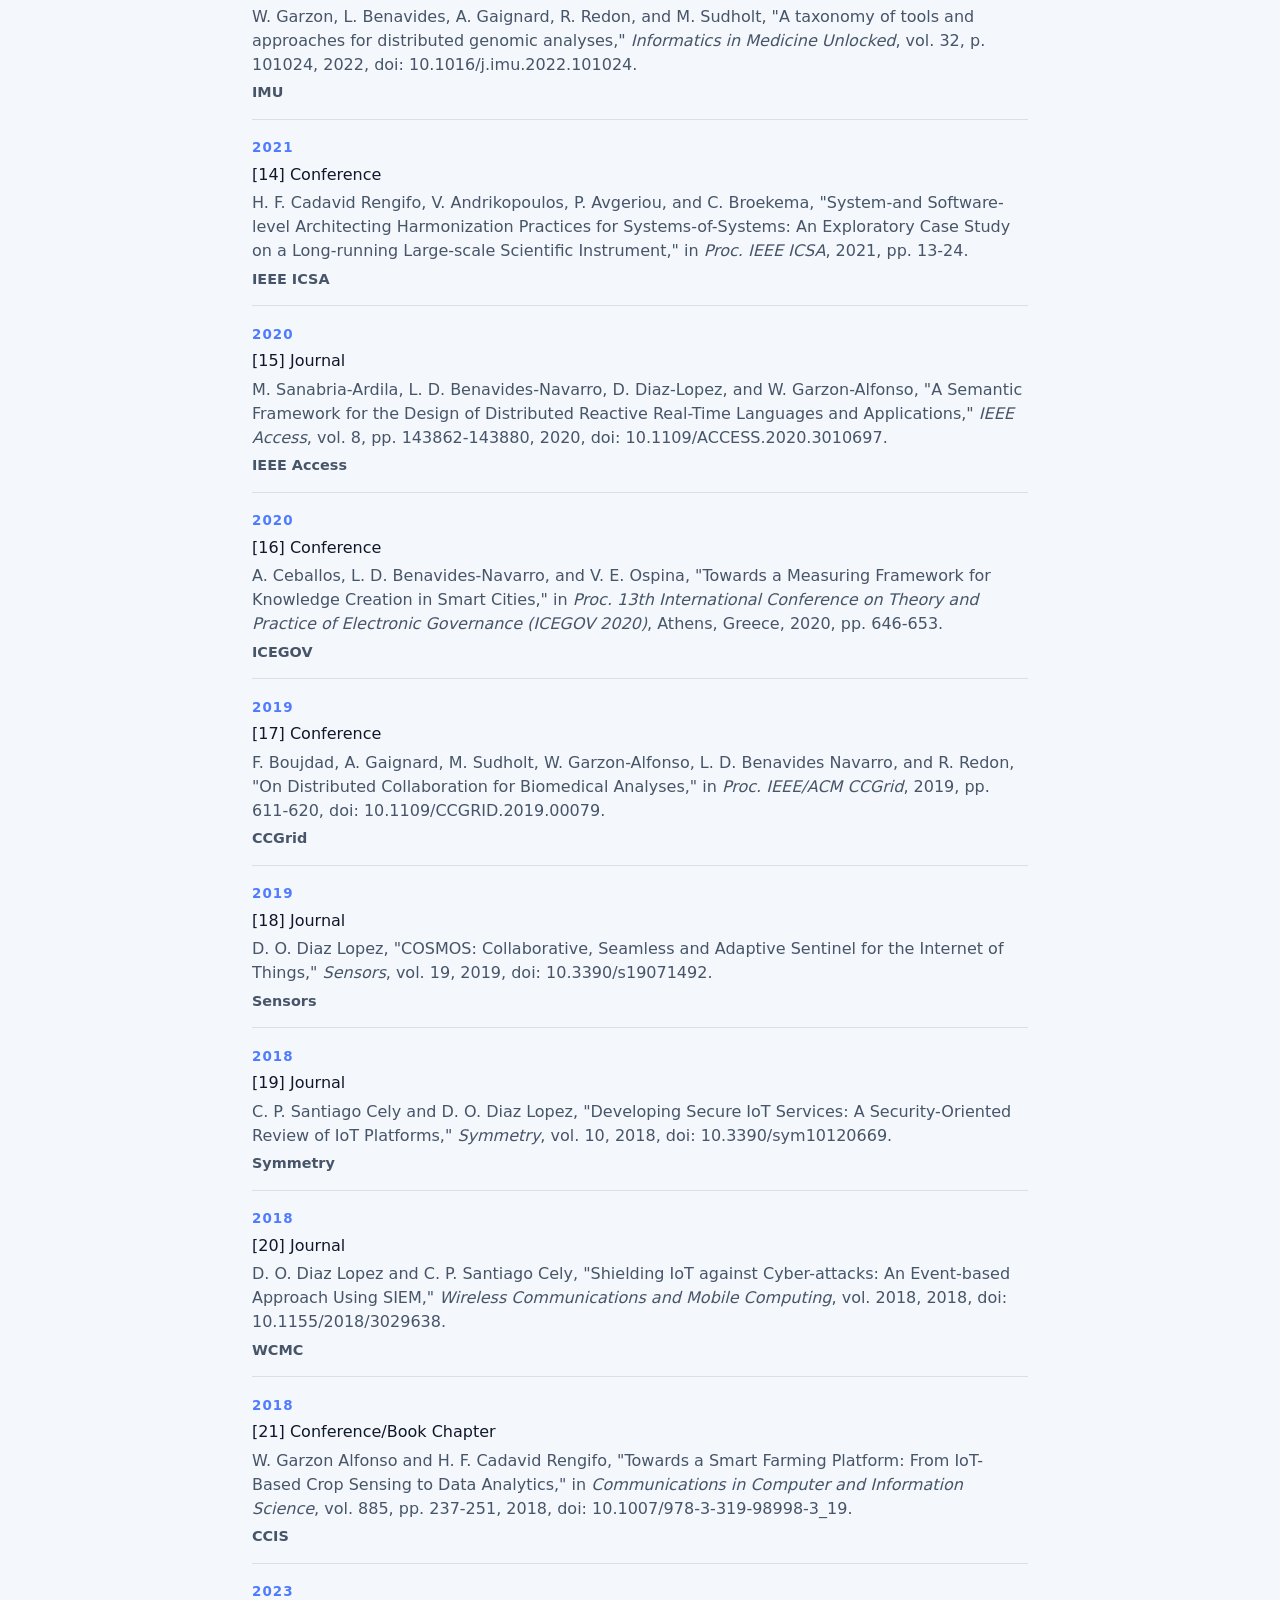
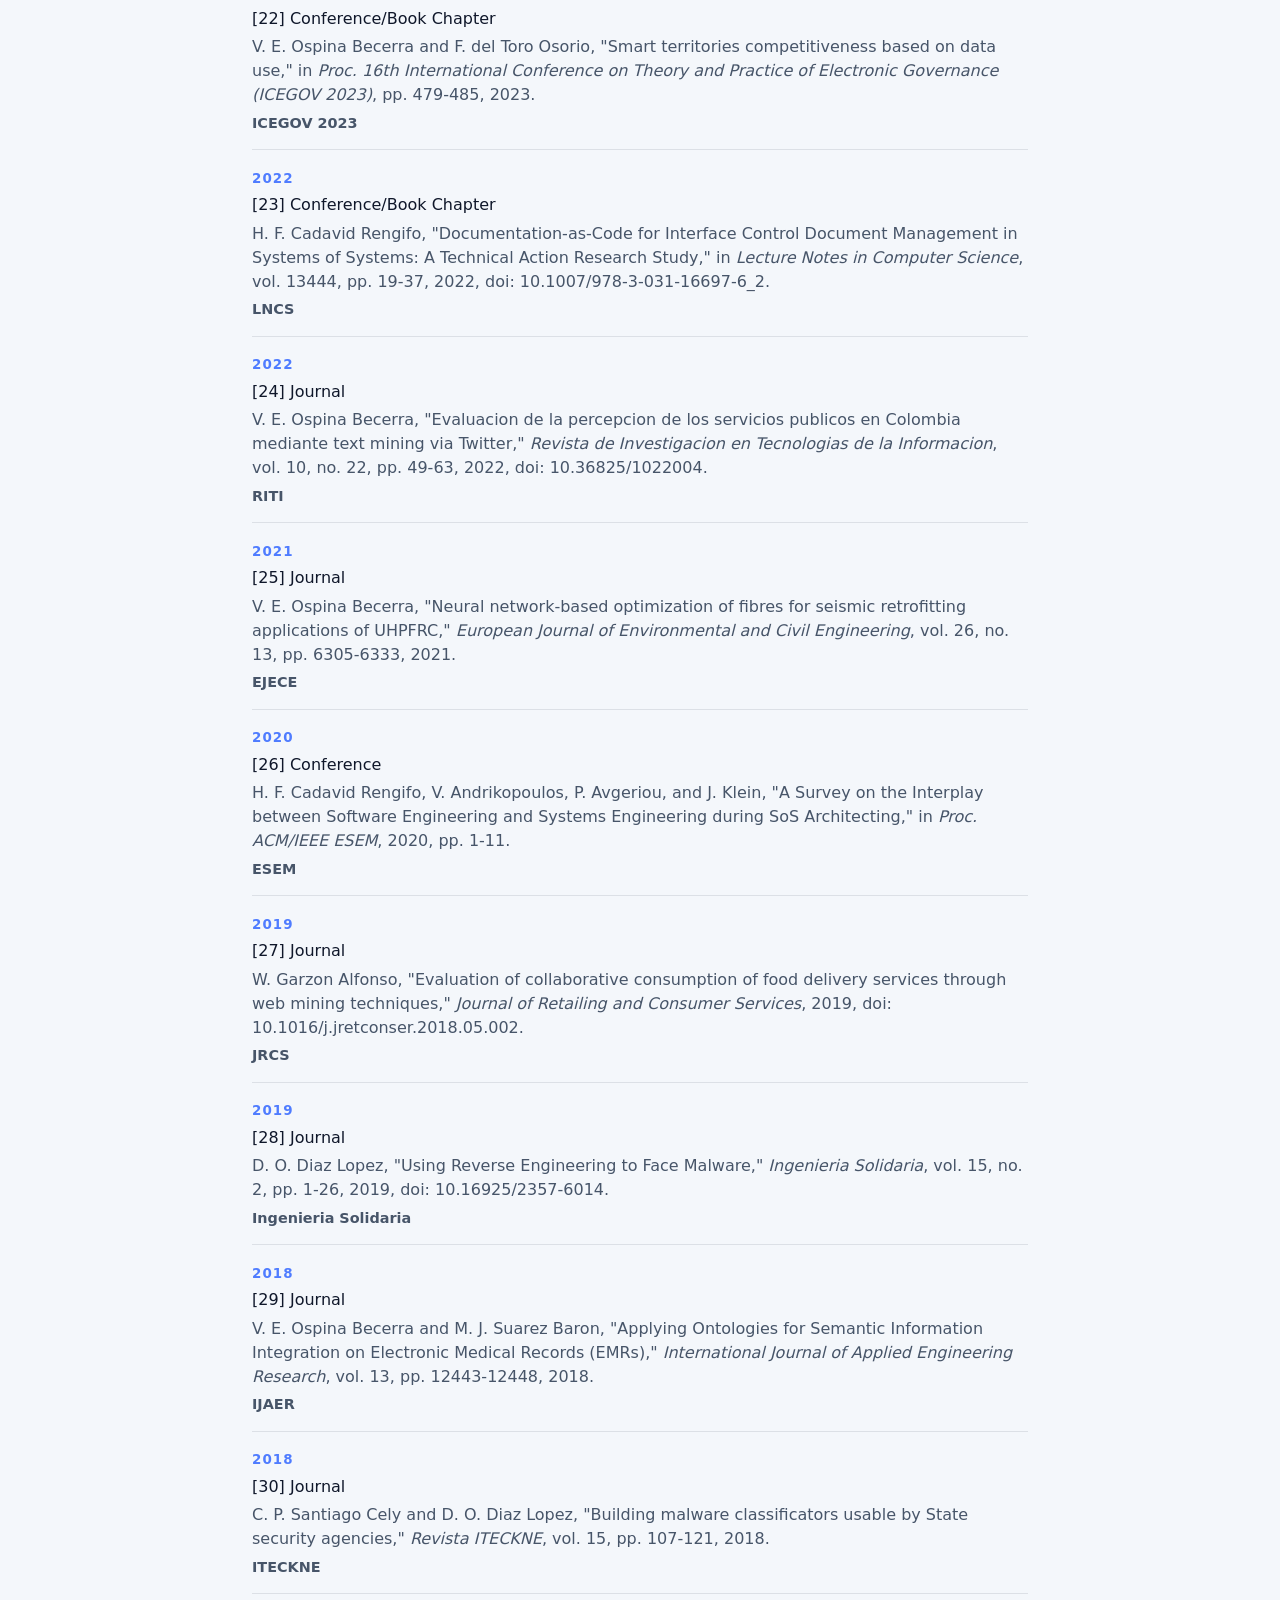
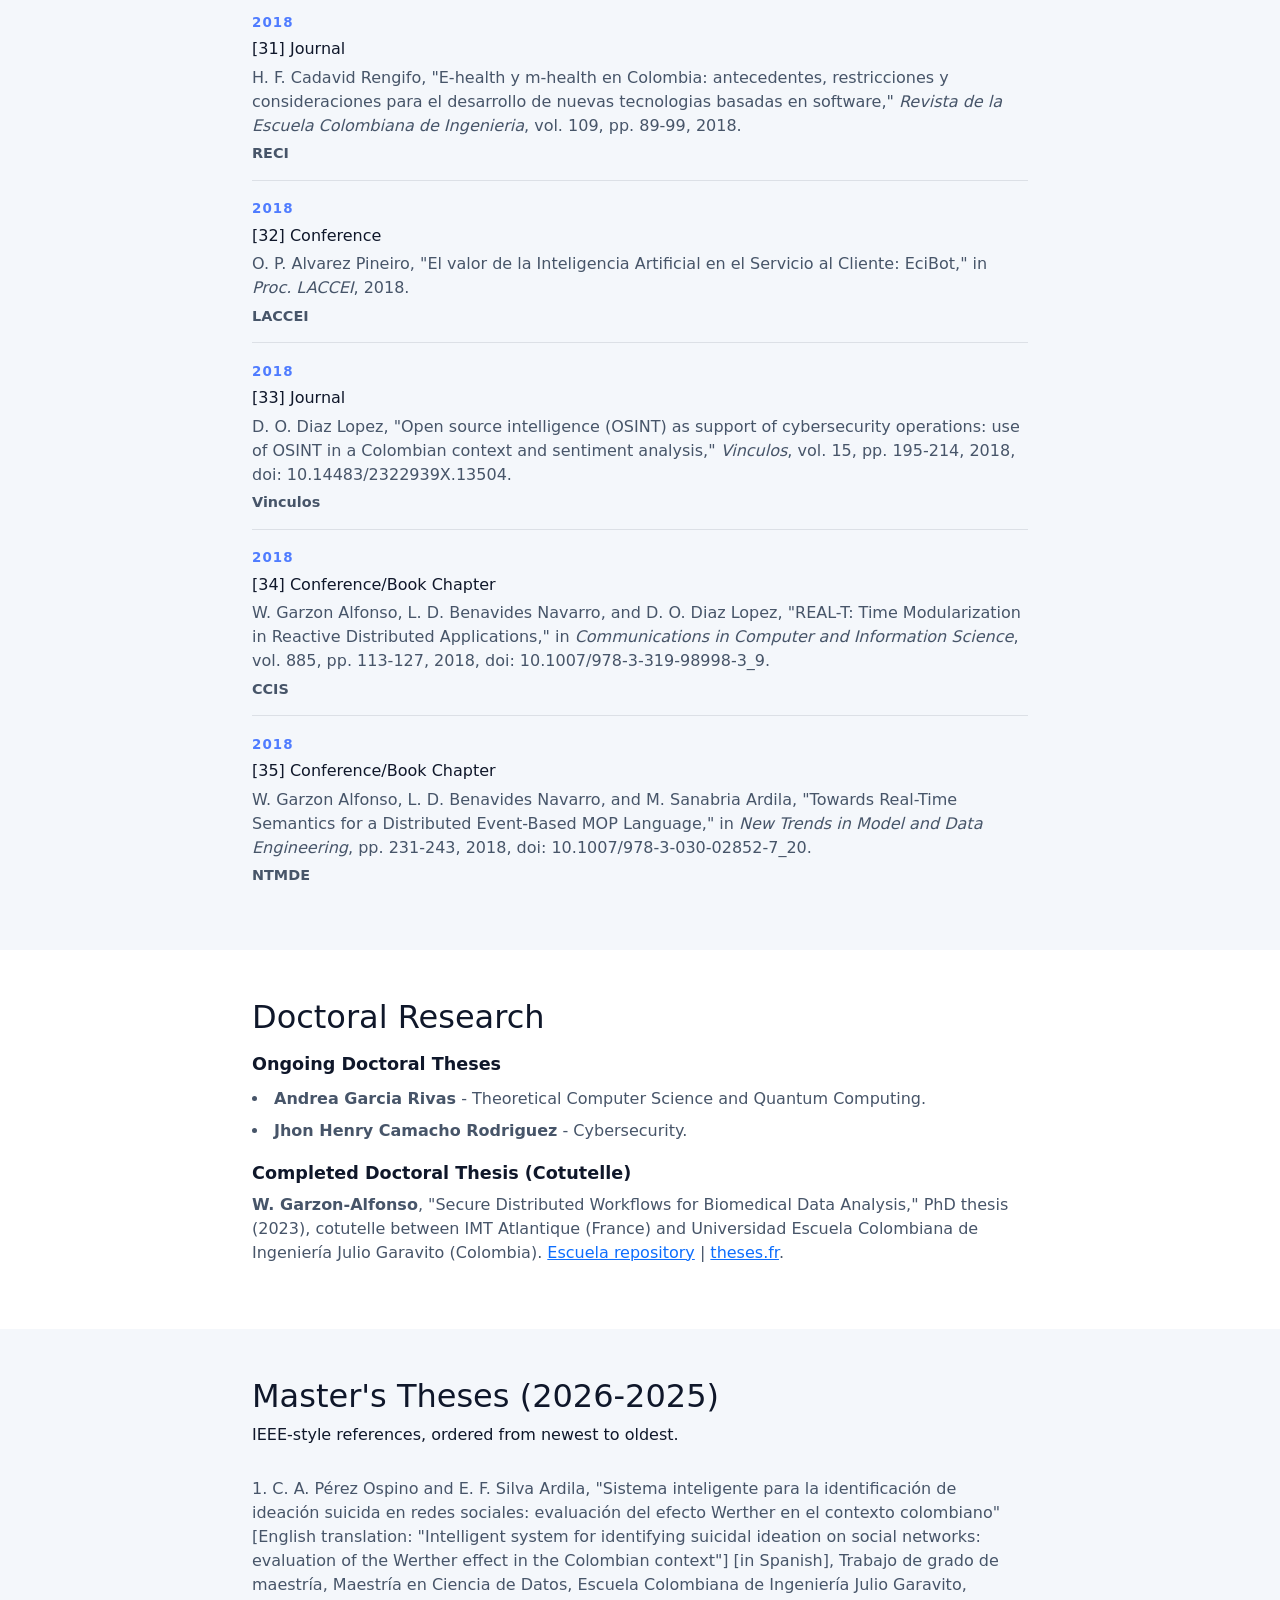
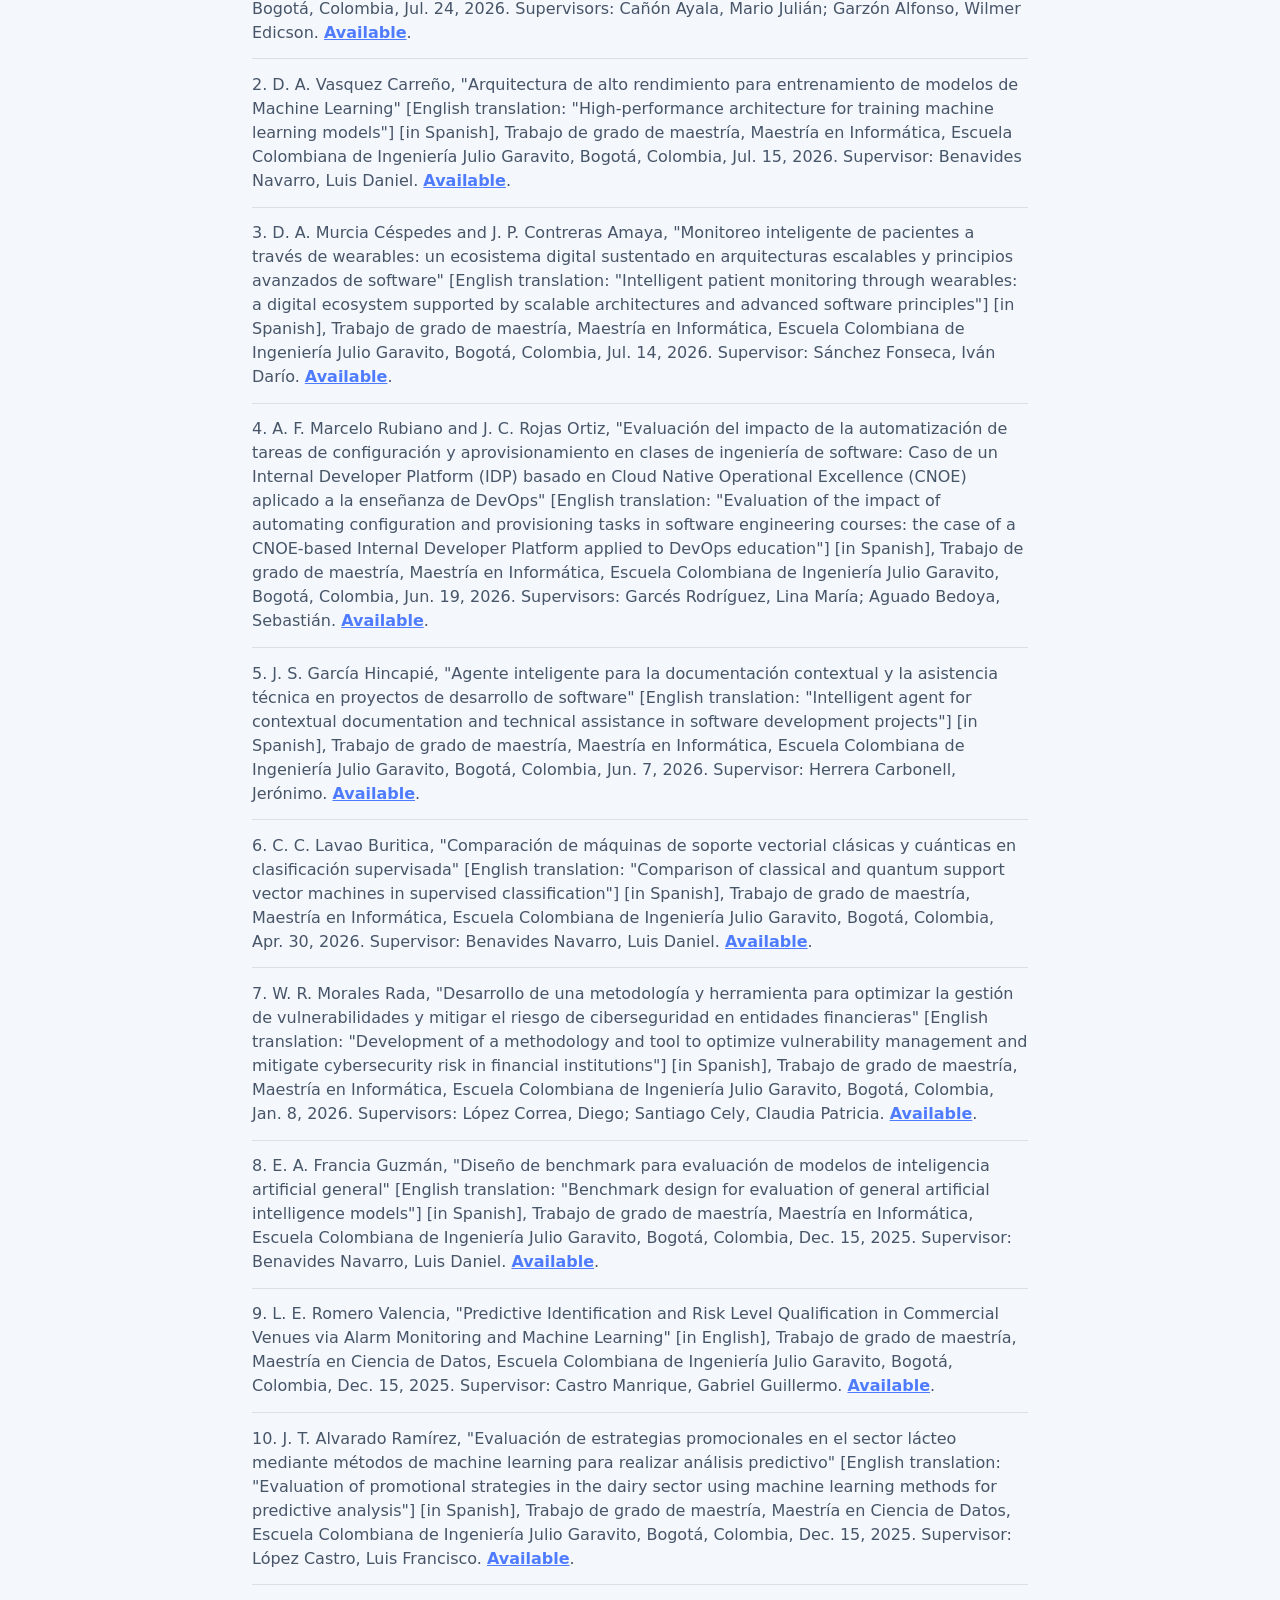
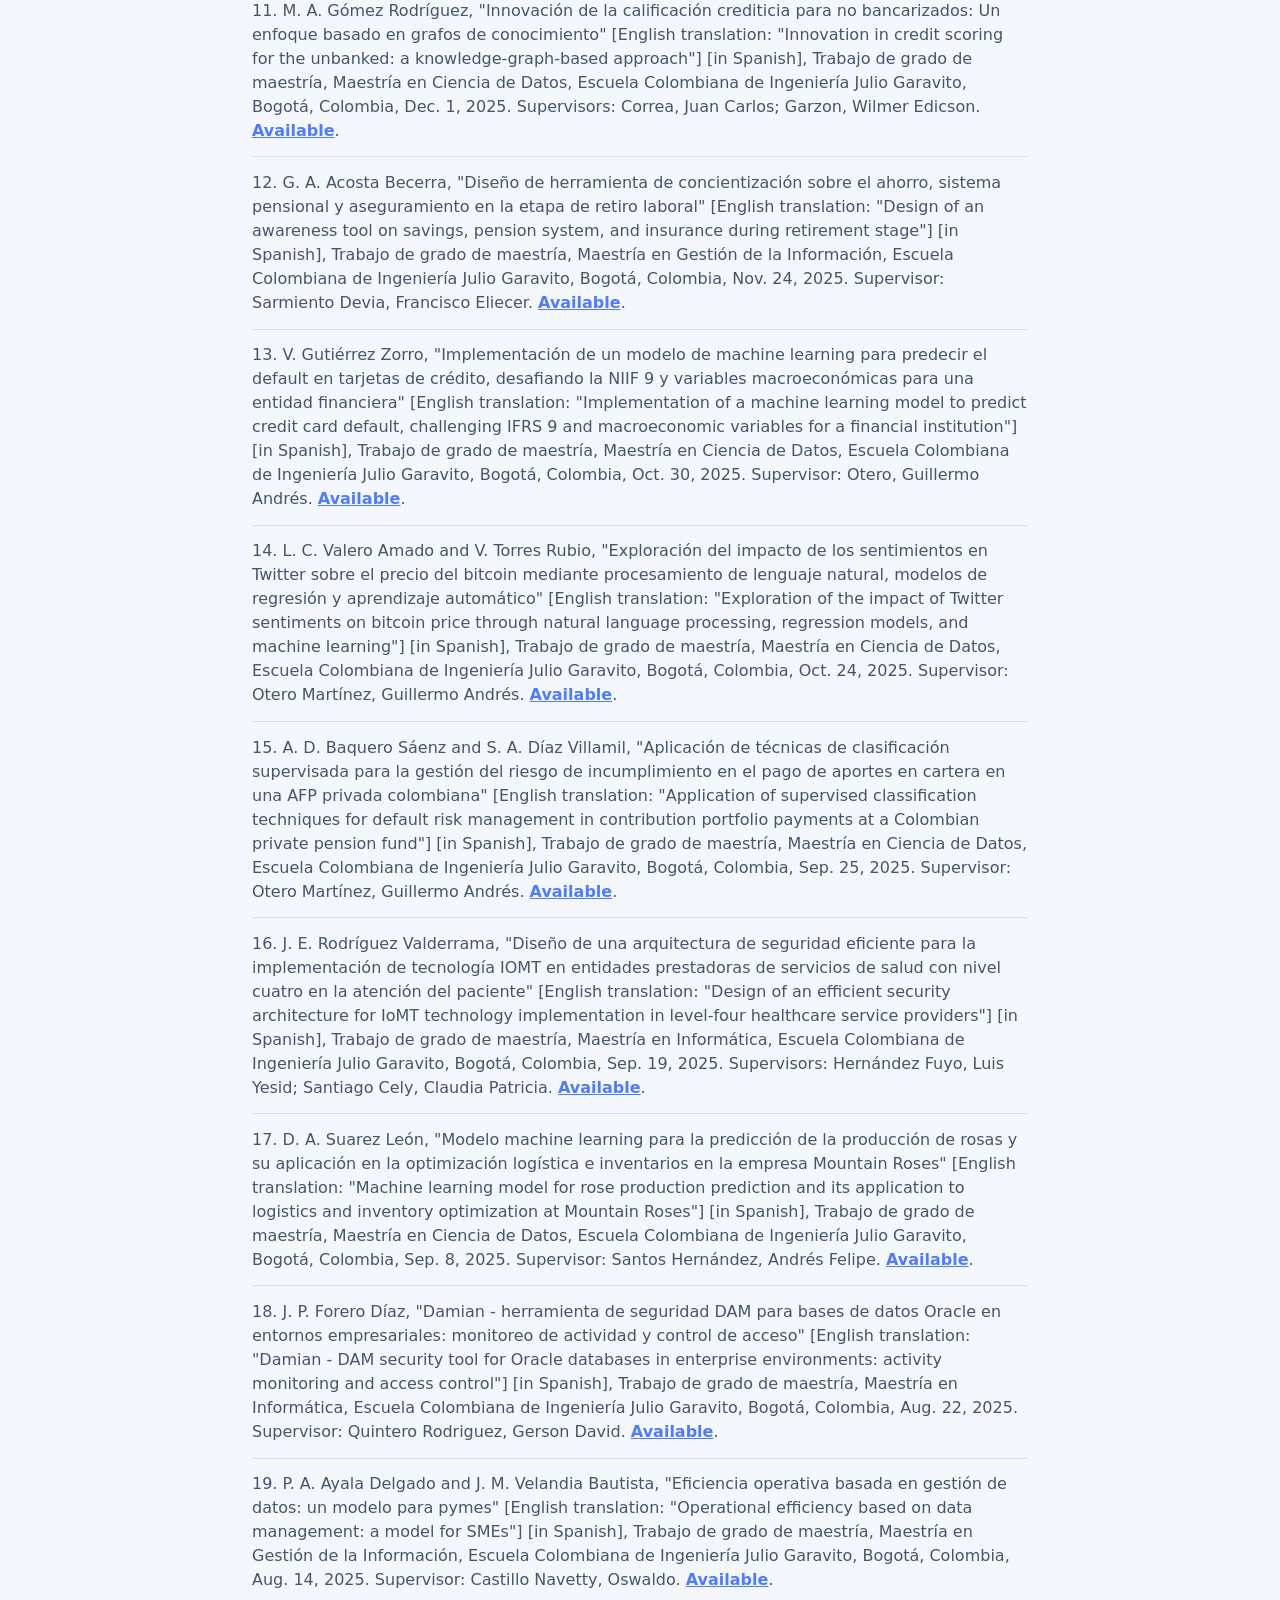
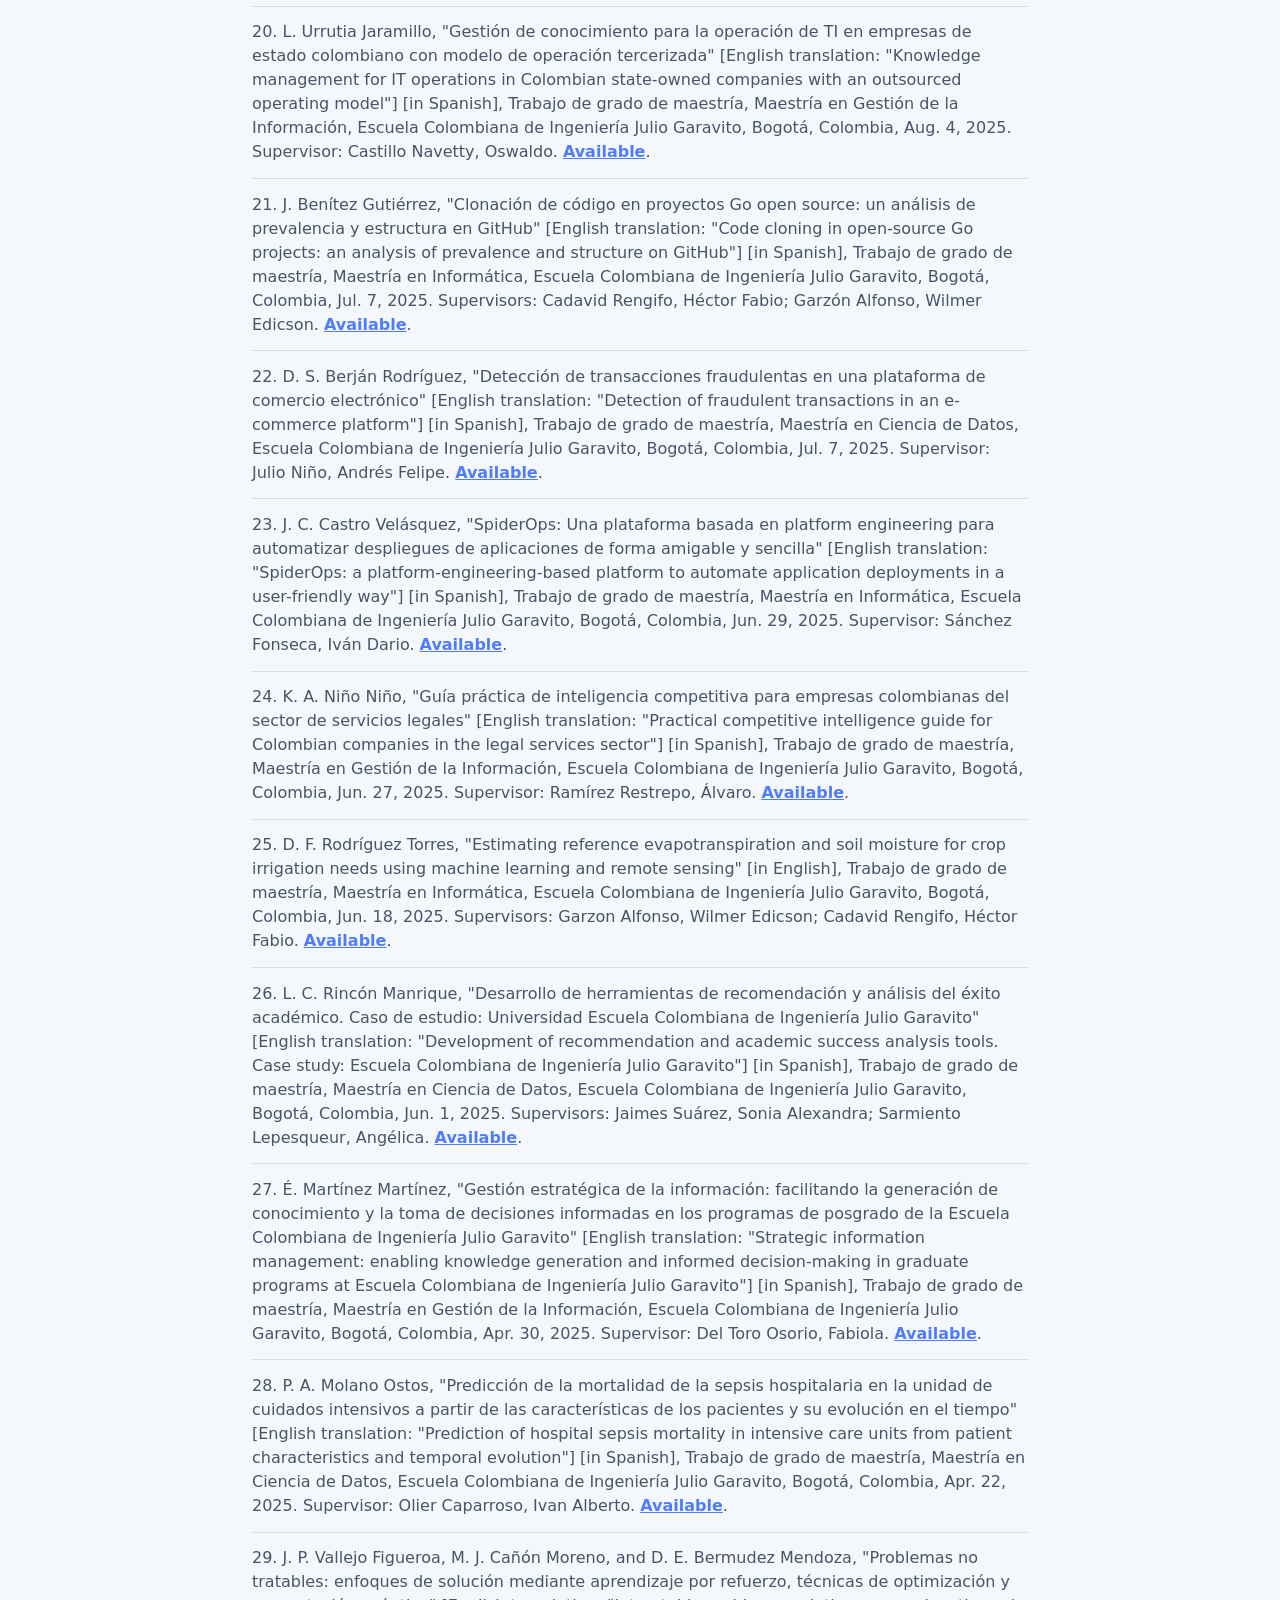
==== commit a58d8c3a: "Add supervisors to master thesis references" ====
--- a/index.html
+++ b/index.html
@@ -518,40 +518,40 @@
     <h2>Master's Theses (2026-2025)</h2>
     <p>IEEE-style references, ordered from newest to oldest.</p>
     <ol class="thesis-list">
-      <li>C. A. Pérez Ospino and E. F. Silva Ardila, "Sistema inteligente para la identificación de ideación suicida en redes sociales: evaluación del efecto Werther en el contexto colombiano" [English translation: "Intelligent system for identifying suicidal ideation on social networks: evaluation of the Werther effect in the Colombian context"] [in Spanish], Trabajo de grado de maestría, Maestría en Ciencia de Datos, Escuela Colombiana de Ingeniería Julio Garavito, Bogotá, Colombia, Jul. 24, 2026. <a href="https://repositorio.escuelaing.edu.co/handle/001/3995" target="_blank" rel="noopener noreferrer">Available</a>.</li>
-      <li>D. A. Vasquez Carreño, "Arquitectura de alto rendimiento para entrenamiento de modelos de Machine Learning" [English translation: "High-performance architecture for training machine learning models"] [in Spanish], Trabajo de grado de maestría, Maestría en Informática, Escuela Colombiana de Ingeniería Julio Garavito, Bogotá, Colombia, Jul. 15, 2026. <a href="https://repositorio.escuelaing.edu.co/entities/publication/e3e1d153-214c-49f3-8512-08340cdbe761" target="_blank" rel="noopener noreferrer">Available</a>.</li>
-      <li>D. A. Murcia Céspedes and J. P. Contreras Amaya, "Monitoreo inteligente de pacientes a través de wearables: un ecosistema digital sustentado en arquitecturas escalables y principios avanzados de software" [English translation: "Intelligent patient monitoring through wearables: a digital ecosystem supported by scalable architectures and advanced software principles"] [in Spanish], Trabajo de grado de maestría, Maestría en Informática, Escuela Colombiana de Ingeniería Julio Garavito, Bogotá, Colombia, Jul. 14, 2026. <a href="https://repositorio.escuelaing.edu.co/entities/publication/f510bda5-5921-4527-89a5-72e0df29316e" target="_blank" rel="noopener noreferrer">Available</a>.</li>
-      <li>A. F. Marcelo Rubiano and J. C. Rojas Ortiz, "Evaluación del impacto de la automatización de tareas de configuración y aprovisionamiento en clases de ingeniería de software: Caso de un Internal Developer Platform (IDP) basado en Cloud Native Operational Excellence (CNOE) aplicado a la enseñanza de DevOps" [English translation: "Evaluation of the impact of automating configuration and provisioning tasks in software engineering courses: the case of a CNOE-based Internal Developer Platform applied to DevOps education"] [in Spanish], Trabajo de grado de maestría, Maestría en Informática, Escuela Colombiana de Ingeniería Julio Garavito, Bogotá, Colombia, Jun. 19, 2026. <a href="https://repositorio.escuelaing.edu.co/entities/publication/0f83bdd2-2a6f-4670-8497-1e98d6f3ea89" target="_blank" rel="noopener noreferrer">Available</a>.</li>
-      <li>J. S. García Hincapié, "Agente inteligente para la documentación contextual y la asistencia técnica en proyectos de desarrollo de software" [English translation: "Intelligent agent for contextual documentation and technical assistance in software development projects"] [in Spanish], Trabajo de grado de maestría, Maestría en Informática, Escuela Colombiana de Ingeniería Julio Garavito, Bogotá, Colombia, Jun. 7, 2026. <a href="https://repositorio.escuelaing.edu.co/entities/publication/01d94d9c-a5ba-4a9d-a538-c68fd7b5d85c" target="_blank" rel="noopener noreferrer">Available</a>.</li>
-      <li>C. C. Lavao Buritica, "Comparación de máquinas de soporte vectorial clásicas y cuánticas en clasificación supervisada" [English translation: "Comparison of classical and quantum support vector machines in supervised classification"] [in Spanish], Trabajo de grado de maestría, Maestría en Informática, Escuela Colombiana de Ingeniería Julio Garavito, Bogotá, Colombia, Apr. 30, 2026. <a href="https://repositorio.escuelaing.edu.co/entities/publication/5971579b-b49b-4ec0-b747-52e3a5875cff" target="_blank" rel="noopener noreferrer">Available</a>.</li>
-      <li>W. R. Morales Rada, "Desarrollo de una metodología y herramienta para optimizar la gestión de vulnerabilidades y mitigar el riesgo de ciberseguridad en entidades financieras" [English translation: "Development of a methodology and tool to optimize vulnerability management and mitigate cybersecurity risk in financial institutions"] [in Spanish], Trabajo de grado de maestría, Maestría en Informática, Escuela Colombiana de Ingeniería Julio Garavito, Bogotá, Colombia, Jan. 8, 2026. <a href="https://repositorio.escuelaing.edu.co/handle/001/3780" target="_blank" rel="noopener noreferrer">Available</a>.</li>
-      <li>E. A. Francia Guzmán, "Diseño de benchmark para evaluación de modelos de inteligencia artificial general" [English translation: "Benchmark design for evaluation of general artificial intelligence models"] [in Spanish], Trabajo de grado de maestría, Maestría en Informática, Escuela Colombiana de Ingeniería Julio Garavito, Bogotá, Colombia, Dec. 15, 2025. <a href="https://repositorio.escuelaing.edu.co/handle/001/3819" target="_blank" rel="noopener noreferrer">Available</a>.</li>
-      <li>L. E. Romero Valencia, "Predictive Identification and Risk Level Qualification in Commercial Venues via Alarm Monitoring and Machine Learning" [in English], Trabajo de grado de maestría, Maestría en Ciencia de Datos, Escuela Colombiana de Ingeniería Julio Garavito, Bogotá, Colombia, Dec. 15, 2025. <a href="https://repositorio.escuelaing.edu.co/handle/001/3836" target="_blank" rel="noopener noreferrer">Available</a>.</li>
-      <li>J. T. Alvarado Ramírez, "Evaluación de estrategias promocionales en el sector lácteo mediante métodos de machine learning para realizar análisis predictivo" [English translation: "Evaluation of promotional strategies in the dairy sector using machine learning methods for predictive analysis"] [in Spanish], Trabajo de grado de maestría, Maestría en Ciencia de Datos, Escuela Colombiana de Ingeniería Julio Garavito, Bogotá, Colombia, Dec. 15, 2025. <a href="https://repositorio.escuelaing.edu.co/handle/001/3840" target="_blank" rel="noopener noreferrer">Available</a>.</li>
-      <li>M. A. Gómez Rodríguez, "Innovación de la calificación crediticia para no bancarizados: Un enfoque basado en grafos de conocimiento" [English translation: "Innovation in credit scoring for the unbanked: a knowledge-graph-based approach"] [in Spanish], Trabajo de grado de maestría, Maestría en Ciencia de Datos, Escuela Colombiana de Ingeniería Julio Garavito, Bogotá, Colombia, Dec. 1, 2025. <a href="https://repositorio.escuelaing.edu.co/handle/001/3963" target="_blank" rel="noopener noreferrer">Available</a>.</li>
-      <li>G. A. Acosta Becerra, "Diseño de herramienta de concientización sobre el ahorro, sistema pensional y aseguramiento en la etapa de retiro laboral" [English translation: "Design of an awareness tool on savings, pension system, and insurance during retirement stage"] [in Spanish], Trabajo de grado de maestría, Maestría en Gestión de la Información, Escuela Colombiana de Ingeniería Julio Garavito, Bogotá, Colombia, Nov. 24, 2025. <a href="https://repositorio.escuelaing.edu.co/handle/001/3841" target="_blank" rel="noopener noreferrer">Available</a>.</li>
-      <li>V. Gutiérrez Zorro, "Implementación de un modelo de machine learning para predecir el default en tarjetas de crédito, desafiando la NIIF 9 y variables macroeconómicas para una entidad financiera" [English translation: "Implementation of a machine learning model to predict credit card default, challenging IFRS 9 and macroeconomic variables for a financial institution"] [in Spanish], Trabajo de grado de maestría, Maestría en Ciencia de Datos, Escuela Colombiana de Ingeniería Julio Garavito, Bogotá, Colombia, Oct. 30, 2025. <a href="https://repositorio.escuelaing.edu.co/handle/001/3781" target="_blank" rel="noopener noreferrer">Available</a>.</li>
-      <li>L. C. Valero Amado and V. Torres Rubio, "Exploración del impacto de los sentimientos en Twitter sobre el precio del bitcoin mediante procesamiento de lenguaje natural, modelos de regresión y aprendizaje automático" [English translation: "Exploration of the impact of Twitter sentiments on bitcoin price through natural language processing, regression models, and machine learning"] [in Spanish], Trabajo de grado de maestría, Maestría en Ciencia de Datos, Escuela Colombiana de Ingeniería Julio Garavito, Bogotá, Colombia, Oct. 24, 2025. <a href="https://repositorio.escuelaing.edu.co/handle/001/3715" target="_blank" rel="noopener noreferrer">Available</a>.</li>
-      <li>A. D. Baquero Sáenz and S. A. Díaz Villamil, "Aplicación de técnicas de clasificación supervisada para la gestión del riesgo de incumplimiento en el pago de aportes en cartera en una AFP privada colombiana" [English translation: "Application of supervised classification techniques for default risk management in contribution portfolio payments at a Colombian private pension fund"] [in Spanish], Trabajo de grado de maestría, Maestría en Ciencia de Datos, Escuela Colombiana de Ingeniería Julio Garavito, Bogotá, Colombia, Sep. 25, 2025. <a href="https://repositorio.escuelaing.edu.co/handle/001/3714" target="_blank" rel="noopener noreferrer">Available</a>.</li>
-      <li>J. E. Rodríguez Valderrama, "Diseño de una arquitectura de seguridad eficiente para la implementación de tecnología IOMT en entidades prestadoras de servicios de salud con nivel cuatro en la atención del paciente" [English translation: "Design of an efficient security architecture for IoMT technology implementation in level-four healthcare service providers"] [in Spanish], Trabajo de grado de maestría, Maestría en Informática, Escuela Colombiana de Ingeniería Julio Garavito, Bogotá, Colombia, Sep. 19, 2025. <a href="https://repositorio.escuelaing.edu.co/handle/001/3838" target="_blank" rel="noopener noreferrer">Available</a>.</li>
-      <li>D. A. Suarez León, "Modelo machine learning para la predicción de la producción de rosas y su aplicación en la optimización logística e inventarios en la empresa Mountain Roses" [English translation: "Machine learning model for rose production prediction and its application to logistics and inventory optimization at Mountain Roses"] [in Spanish], Trabajo de grado de maestría, Maestría en Ciencia de Datos, Escuela Colombiana de Ingeniería Julio Garavito, Bogotá, Colombia, Sep. 8, 2025. <a href="https://repositorio.escuelaing.edu.co/handle/001/3837" target="_blank" rel="noopener noreferrer">Available</a>.</li>
-      <li>J. P. Forero Díaz, "Damian - herramienta de seguridad DAM para bases de datos Oracle en entornos empresariales: monitoreo de actividad y control de acceso" [English translation: "Damian - DAM security tool for Oracle databases in enterprise environments: activity monitoring and access control"] [in Spanish], Trabajo de grado de maestría, Maestría en Informática, Escuela Colombiana de Ingeniería Julio Garavito, Bogotá, Colombia, Aug. 22, 2025. <a href="https://repositorio.escuelaing.edu.co/handle/001/3710" target="_blank" rel="noopener noreferrer">Available</a>.</li>
-      <li>P. A. Ayala Delgado and J. M. Velandia Bautista, "Eficiencia operativa basada en gestión de datos: un modelo para pymes" [English translation: "Operational efficiency based on data management: a model for SMEs"] [in Spanish], Trabajo de grado de maestría, Maestría en Gestión de la Información, Escuela Colombiana de Ingeniería Julio Garavito, Bogotá, Colombia, Aug. 14, 2025. <a href="https://repositorio.escuelaing.edu.co/handle/001/3704" target="_blank" rel="noopener noreferrer">Available</a>.</li>
-      <li>L. Urrutia Jaramillo, "Gestión de conocimiento para la operación de TI en empresas de estado colombiano con modelo de operación tercerizada" [English translation: "Knowledge management for IT operations in Colombian state-owned companies with an outsourced operating model"] [in Spanish], Trabajo de grado de maestría, Maestría en Gestión de la Información, Escuela Colombiana de Ingeniería Julio Garavito, Bogotá, Colombia, Aug. 4, 2025. <a href="https://repositorio.escuelaing.edu.co/handle/001/3703" target="_blank" rel="noopener noreferrer">Available</a>.</li>
-      <li>J. Benítez Gutiérrez, "Clonación de código en proyectos Go open source: un análisis de prevalencia y estructura en GitHub" [English translation: "Code cloning in open-source Go projects: an analysis of prevalence and structure on GitHub"] [in Spanish], Trabajo de grado de maestría, Maestría en Informática, Escuela Colombiana de Ingeniería Julio Garavito, Bogotá, Colombia, Jul. 7, 2025. <a href="https://repositorio.escuelaing.edu.co/handle/001/3664" target="_blank" rel="noopener noreferrer">Available</a>.</li>
-      <li>D. S. Berján Rodríguez, "Detección de transacciones fraudulentas en una plataforma de comercio electrónico" [English translation: "Detection of fraudulent transactions in an e-commerce platform"] [in Spanish], Trabajo de grado de maestría, Maestría en Ciencia de Datos, Escuela Colombiana de Ingeniería Julio Garavito, Bogotá, Colombia, Jul. 7, 2025. <a href="https://repositorio.escuelaing.edu.co/handle/001/3631" target="_blank" rel="noopener noreferrer">Available</a>.</li>
-      <li>J. C. Castro Velásquez, "SpiderOps: Una plataforma basada en platform engineering para automatizar despliegues de aplicaciones de forma amigable y sencilla" [English translation: "SpiderOps: a platform-engineering-based platform to automate application deployments in a user-friendly way"] [in Spanish], Trabajo de grado de maestría, Maestría en Informática, Escuela Colombiana de Ingeniería Julio Garavito, Bogotá, Colombia, Jun. 29, 2025. <a href="https://repositorio.escuelaing.edu.co/handle/001/3682" target="_blank" rel="noopener noreferrer">Available</a>.</li>
-      <li>K. A. Niño Niño, "Guía práctica de inteligencia competitiva para empresas colombianas del sector de servicios legales" [English translation: "Practical competitive intelligence guide for Colombian companies in the legal services sector"] [in Spanish], Trabajo de grado de maestría, Maestría en Gestión de la Información, Escuela Colombiana de Ingeniería Julio Garavito, Bogotá, Colombia, Jun. 27, 2025. <a href="https://repositorio.escuelaing.edu.co/handle/001/3670" target="_blank" rel="noopener noreferrer">Available</a>.</li>
-      <li>D. F. Rodríguez Torres, "Estimating reference evapotranspiration and soil moisture for crop irrigation needs using machine learning and remote sensing" [in English], Trabajo de grado de maestría, Maestría en Informática, Escuela Colombiana de Ingeniería Julio Garavito, Bogotá, Colombia, Jun. 18, 2025. <a href="https://repositorio.escuelaing.edu.co/handle/001/3604" target="_blank" rel="noopener noreferrer">Available</a>.</li>
-      <li>L. C. Rincón Manrique, "Desarrollo de herramientas de recomendación y análisis del éxito académico. Caso de estudio: Universidad Escuela Colombiana de Ingeniería Julio Garavito" [English translation: "Development of recommendation and academic success analysis tools. Case study: Escuela Colombiana de Ingeniería Julio Garavito"] [in Spanish], Trabajo de grado de maestría, Maestría en Ciencia de Datos, Escuela Colombiana de Ingeniería Julio Garavito, Bogotá, Colombia, Jun. 1, 2025. <a href="https://repositorio.escuelaing.edu.co/handle/001/3711" target="_blank" rel="noopener noreferrer">Available</a>.</li>
-      <li>É. Martínez Martínez, "Gestión estratégica de la información: facilitando la generación de conocimiento y la toma de decisiones informadas en los programas de posgrado de la Escuela Colombiana de Ingeniería Julio Garavito" [English translation: "Strategic information management: enabling knowledge generation and informed decision-making in graduate programs at Escuela Colombiana de Ingeniería Julio Garavito"] [in Spanish], Trabajo de grado de maestría, Maestría en Gestión de la Información, Escuela Colombiana de Ingeniería Julio Garavito, Bogotá, Colombia, Apr. 30, 2025. <a href="https://repositorio.escuelaing.edu.co/handle/001/3707" target="_blank" rel="noopener noreferrer">Available</a>.</li>
-      <li>P. A. Molano Ostos, "Predicción de la mortalidad de la sepsis hospitalaria en la unidad de cuidados intensivos a partir de las características de los pacientes y su evolución en el tiempo" [English translation: "Prediction of hospital sepsis mortality in intensive care units from patient characteristics and temporal evolution"] [in Spanish], Trabajo de grado de maestría, Maestría en Ciencia de Datos, Escuela Colombiana de Ingeniería Julio Garavito, Bogotá, Colombia, Apr. 22, 2025. <a href="https://repositorio.escuelaing.edu.co/handle/001/3709" target="_blank" rel="noopener noreferrer">Available</a>.</li>
-      <li>J. P. Vallejo Figueroa, M. J. Cañón Moreno, and D. E. Bermudez Mendoza, "Problemas no tratables: enfoques de solución mediante aprendizaje por refuerzo, técnicas de optimización y computación cuántica" [English translation: "Intractable problems: solution approaches through reinforcement learning, optimization techniques, and quantum computing"] [in Spanish], Trabajo de grado de maestría, Maestría en Ciencia de Datos, Escuela Colombiana de Ingeniería Julio Garavito, Bogotá, Colombia, Apr. 12, 2025. <a href="https://repositorio.escuelaing.edu.co/handle/001/3576" target="_blank" rel="noopener noreferrer">Available</a>.</li>
-      <li>L. V. González Gómez and B. K. Rojas Beltrán, "Herramienta para el fortalecimiento de la construcción de código seguro" [English translation: "Tool for strengthening secure code construction"] [in Spanish], Trabajo de grado de maestría, Maestría en Informática, Escuela Colombiana de Ingeniería Julio Garavito, Bogotá, Colombia, Apr. 2, 2025. <a href="https://repositorio.escuelaing.edu.co/handle/001/3635" target="_blank" rel="noopener noreferrer">Available</a>.</li>
-      <li>A. F. Cañón Moreno, "Guía de gestión de datos maestros ESG orientado a la inteligencia de negocios para bancos del sistema financiero colombiano" [English translation: "ESG master data management guide oriented to business intelligence for banks in the Colombian financial system"] [in Spanish], Trabajo de grado de maestría, Maestría en Gestión de la Información, Escuela Colombiana de Ingeniería Julio Garavito, Bogotá, Colombia, Mar. 25, 2025. <a href="https://repositorio.escuelaing.edu.co/handle/001/3674" target="_blank" rel="noopener noreferrer">Available</a>.</li>
-      <li>C. E. Cañon Galeano, "Evaluación de los métodos de ingeniería de prompts y ajuste fino supervisado en sistemas Text-to-SQL basados en grandes modelos de lenguaje" [English translation: "Evaluation of prompt engineering and supervised fine-tuning methods in Text-to-SQL systems based on large language models"] [in Spanish], Trabajo de grado de maestría, Maestría en Informática, Escuela Colombiana de Ingeniería Julio Garavito, Bogotá, Colombia, Mar. 19, 2025. <a href="https://repositorio.escuelaing.edu.co/handle/001/3555" target="_blank" rel="noopener noreferrer">Available</a>.</li>
-      <li>A. M. Muñóz Sánchez, "Detección de Anomalías en la Oferta de Educación Superior en Colombia usando Autocodificadores Convolucionales de Grafos" [English translation: "Anomaly detection in Colombia's higher education offer using graph convolutional autoencoders"] [in Spanish], Trabajo de grado de maestría, Maestría en Ciencia de Datos, Escuela Colombiana de Ingeniería Julio Garavito, Bogotá, Colombia, Mar. 10, 2025. <a href="https://repositorio.escuelaing.edu.co/handle/001/3597" target="_blank" rel="noopener noreferrer">Available</a>.</li>
-      <li>C. A. Rojas Salazar, "Implementación de modelo para la generación de casos de prueba y ejecución a partir de especificaciones OpenAPI usando modelos de lenguaje natural" [English translation: "Implementation of a model for test case generation and execution from OpenAPI specifications using natural language models"] [in Spanish], Trabajo de grado de maestría, Maestría en Informática, Escuela Colombiana de Ingeniería Julio Garavito, Bogotá, Colombia, Jan. 25, 2025. <a href="https://repositorio.escuelaing.edu.co/handle/001/3469" target="_blank" rel="noopener noreferrer">Available</a>.</li>
+      <li>C. A. Pérez Ospino and E. F. Silva Ardila, "Sistema inteligente para la identificación de ideación suicida en redes sociales: evaluación del efecto Werther en el contexto colombiano" [English translation: "Intelligent system for identifying suicidal ideation on social networks: evaluation of the Werther effect in the Colombian context"] [in Spanish], Trabajo de grado de maestría, Maestría en Ciencia de Datos, Escuela Colombiana de Ingeniería Julio Garavito, Bogotá, Colombia, Jul. 24, 2026. <span class="thesis-supervisors">Supervisors: Cañón Ayala, Mario Julián; Garzón Alfonso, Wilmer Edicson.</span> <a href="https://repositorio.escuelaing.edu.co/handle/001/3995" target="_blank" rel="noopener noreferrer">Available</a>.</li>
+      <li>D. A. Vasquez Carreño, "Arquitectura de alto rendimiento para entrenamiento de modelos de Machine Learning" [English translation: "High-performance architecture for training machine learning models"] [in Spanish], Trabajo de grado de maestría, Maestría en Informática, Escuela Colombiana de Ingeniería Julio Garavito, Bogotá, Colombia, Jul. 15, 2026. <span class="thesis-supervisors">Supervisor: Benavides Navarro, Luis Daniel.</span> <a href="https://repositorio.escuelaing.edu.co/entities/publication/e3e1d153-214c-49f3-8512-08340cdbe761" target="_blank" rel="noopener noreferrer">Available</a>.</li>
+      <li>D. A. Murcia Céspedes and J. P. Contreras Amaya, "Monitoreo inteligente de pacientes a través de wearables: un ecosistema digital sustentado en arquitecturas escalables y principios avanzados de software" [English translation: "Intelligent patient monitoring through wearables: a digital ecosystem supported by scalable architectures and advanced software principles"] [in Spanish], Trabajo de grado de maestría, Maestría en Informática, Escuela Colombiana de Ingeniería Julio Garavito, Bogotá, Colombia, Jul. 14, 2026. <span class="thesis-supervisors">Supervisor: Sánchez Fonseca, Iván Darío.</span> <a href="https://repositorio.escuelaing.edu.co/entities/publication/f510bda5-5921-4527-89a5-72e0df29316e" target="_blank" rel="noopener noreferrer">Available</a>.</li>
+      <li>A. F. Marcelo Rubiano and J. C. Rojas Ortiz, "Evaluación del impacto de la automatización de tareas de configuración y aprovisionamiento en clases de ingeniería de software: Caso de un Internal Developer Platform (IDP) basado en Cloud Native Operational Excellence (CNOE) aplicado a la enseñanza de DevOps" [English translation: "Evaluation of the impact of automating configuration and provisioning tasks in software engineering courses: the case of a CNOE-based Internal Developer Platform applied to DevOps education"] [in Spanish], Trabajo de grado de maestría, Maestría en Informática, Escuela Colombiana de Ingeniería Julio Garavito, Bogotá, Colombia, Jun. 19, 2026. <span class="thesis-supervisors">Supervisors: Garcés Rodríguez, Lina María; Aguado Bedoya, Sebastián.</span> <a href="https://repositorio.escuelaing.edu.co/entities/publication/0f83bdd2-2a6f-4670-8497-1e98d6f3ea89" target="_blank" rel="noopener noreferrer">Available</a>.</li>
+      <li>J. S. García Hincapié, "Agente inteligente para la documentación contextual y la asistencia técnica en proyectos de desarrollo de software" [English translation: "Intelligent agent for contextual documentation and technical assistance in software development projects"] [in Spanish], Trabajo de grado de maestría, Maestría en Informática, Escuela Colombiana de Ingeniería Julio Garavito, Bogotá, Colombia, Jun. 7, 2026. <span class="thesis-supervisors">Supervisor: Herrera Carbonell, Jerónimo.</span> <a href="https://repositorio.escuelaing.edu.co/entities/publication/01d94d9c-a5ba-4a9d-a538-c68fd7b5d85c" target="_blank" rel="noopener noreferrer">Available</a>.</li>
+      <li>C. C. Lavao Buritica, "Comparación de máquinas de soporte vectorial clásicas y cuánticas en clasificación supervisada" [English translation: "Comparison of classical and quantum support vector machines in supervised classification"] [in Spanish], Trabajo de grado de maestría, Maestría en Informática, Escuela Colombiana de Ingeniería Julio Garavito, Bogotá, Colombia, Apr. 30, 2026. <span class="thesis-supervisors">Supervisor: Benavides Navarro, Luis Daniel.</span> <a href="https://repositorio.escuelaing.edu.co/entities/publication/5971579b-b49b-4ec0-b747-52e3a5875cff" target="_blank" rel="noopener noreferrer">Available</a>.</li>
+      <li>W. R. Morales Rada, "Desarrollo de una metodología y herramienta para optimizar la gestión de vulnerabilidades y mitigar el riesgo de ciberseguridad en entidades financieras" [English translation: "Development of a methodology and tool to optimize vulnerability management and mitigate cybersecurity risk in financial institutions"] [in Spanish], Trabajo de grado de maestría, Maestría en Informática, Escuela Colombiana de Ingeniería Julio Garavito, Bogotá, Colombia, Jan. 8, 2026. <span class="thesis-supervisors">Supervisors: López Correa, Diego; Santiago Cely, Claudia Patricia.</span> <a href="https://repositorio.escuelaing.edu.co/handle/001/3780" target="_blank" rel="noopener noreferrer">Available</a>.</li>
+      <li>E. A. Francia Guzmán, "Diseño de benchmark para evaluación de modelos de inteligencia artificial general" [English translation: "Benchmark design for evaluation of general artificial intelligence models"] [in Spanish], Trabajo de grado de maestría, Maestría en Informática, Escuela Colombiana de Ingeniería Julio Garavito, Bogotá, Colombia, Dec. 15, 2025. <span class="thesis-supervisors">Supervisor: Benavides Navarro, Luis Daniel.</span> <a href="https://repositorio.escuelaing.edu.co/handle/001/3819" target="_blank" rel="noopener noreferrer">Available</a>.</li>
+      <li>L. E. Romero Valencia, "Predictive Identification and Risk Level Qualification in Commercial Venues via Alarm Monitoring and Machine Learning" [in English], Trabajo de grado de maestría, Maestría en Ciencia de Datos, Escuela Colombiana de Ingeniería Julio Garavito, Bogotá, Colombia, Dec. 15, 2025. <span class="thesis-supervisors">Supervisor: Castro Manrique, Gabriel Guillermo.</span> <a href="https://repositorio.escuelaing.edu.co/handle/001/3836" target="_blank" rel="noopener noreferrer">Available</a>.</li>
+      <li>J. T. Alvarado Ramírez, "Evaluación de estrategias promocionales en el sector lácteo mediante métodos de machine learning para realizar análisis predictivo" [English translation: "Evaluation of promotional strategies in the dairy sector using machine learning methods for predictive analysis"] [in Spanish], Trabajo de grado de maestría, Maestría en Ciencia de Datos, Escuela Colombiana de Ingeniería Julio Garavito, Bogotá, Colombia, Dec. 15, 2025. <span class="thesis-supervisors">Supervisor: López Castro, Luis Francisco.</span> <a href="https://repositorio.escuelaing.edu.co/handle/001/3840" target="_blank" rel="noopener noreferrer">Available</a>.</li>
+      <li>M. A. Gómez Rodríguez, "Innovación de la calificación crediticia para no bancarizados: Un enfoque basado en grafos de conocimiento" [English translation: "Innovation in credit scoring for the unbanked: a knowledge-graph-based approach"] [in Spanish], Trabajo de grado de maestría, Maestría en Ciencia de Datos, Escuela Colombiana de Ingeniería Julio Garavito, Bogotá, Colombia, Dec. 1, 2025. <span class="thesis-supervisors">Supervisors: Correa, Juan Carlos; Garzon, Wilmer Edicson.</span> <a href="https://repositorio.escuelaing.edu.co/handle/001/3963" target="_blank" rel="noopener noreferrer">Available</a>.</li>
+      <li>G. A. Acosta Becerra, "Diseño de herramienta de concientización sobre el ahorro, sistema pensional y aseguramiento en la etapa de retiro laboral" [English translation: "Design of an awareness tool on savings, pension system, and insurance during retirement stage"] [in Spanish], Trabajo de grado de maestría, Maestría en Gestión de la Información, Escuela Colombiana de Ingeniería Julio Garavito, Bogotá, Colombia, Nov. 24, 2025. <span class="thesis-supervisors">Supervisor: Sarmiento Devia, Francisco Eliecer.</span> <a href="https://repositorio.escuelaing.edu.co/handle/001/3841" target="_blank" rel="noopener noreferrer">Available</a>.</li>
+      <li>V. Gutiérrez Zorro, "Implementación de un modelo de machine learning para predecir el default en tarjetas de crédito, desafiando la NIIF 9 y variables macroeconómicas para una entidad financiera" [English translation: "Implementation of a machine learning model to predict credit card default, challenging IFRS 9 and macroeconomic variables for a financial institution"] [in Spanish], Trabajo de grado de maestría, Maestría en Ciencia de Datos, Escuela Colombiana de Ingeniería Julio Garavito, Bogotá, Colombia, Oct. 30, 2025. <span class="thesis-supervisors">Supervisor: Otero, Guillermo Andrés.</span> <a href="https://repositorio.escuelaing.edu.co/handle/001/3781" target="_blank" rel="noopener noreferrer">Available</a>.</li>
+      <li>L. C. Valero Amado and V. Torres Rubio, "Exploración del impacto de los sentimientos en Twitter sobre el precio del bitcoin mediante procesamiento de lenguaje natural, modelos de regresión y aprendizaje automático" [English translation: "Exploration of the impact of Twitter sentiments on bitcoin price through natural language processing, regression models, and machine learning"] [in Spanish], Trabajo de grado de maestría, Maestría en Ciencia de Datos, Escuela Colombiana de Ingeniería Julio Garavito, Bogotá, Colombia, Oct. 24, 2025. <span class="thesis-supervisors">Supervisor: Otero Martínez, Guillermo Andrés.</span> <a href="https://repositorio.escuelaing.edu.co/handle/001/3715" target="_blank" rel="noopener noreferrer">Available</a>.</li>
+      <li>A. D. Baquero Sáenz and S. A. Díaz Villamil, "Aplicación de técnicas de clasificación supervisada para la gestión del riesgo de incumplimiento en el pago de aportes en cartera en una AFP privada colombiana" [English translation: "Application of supervised classification techniques for default risk management in contribution portfolio payments at a Colombian private pension fund"] [in Spanish], Trabajo de grado de maestría, Maestría en Ciencia de Datos, Escuela Colombiana de Ingeniería Julio Garavito, Bogotá, Colombia, Sep. 25, 2025. <span class="thesis-supervisors">Supervisor: Otero Martínez, Guillermo Andrés.</span> <a href="https://repositorio.escuelaing.edu.co/handle/001/3714" target="_blank" rel="noopener noreferrer">Available</a>.</li>
+      <li>J. E. Rodríguez Valderrama, "Diseño de una arquitectura de seguridad eficiente para la implementación de tecnología IOMT en entidades prestadoras de servicios de salud con nivel cuatro en la atención del paciente" [English translation: "Design of an efficient security architecture for IoMT technology implementation in level-four healthcare service providers"] [in Spanish], Trabajo de grado de maestría, Maestría en Informática, Escuela Colombiana de Ingeniería Julio Garavito, Bogotá, Colombia, Sep. 19, 2025. <span class="thesis-supervisors">Supervisors: Hernández Fuyo, Luis Yesid; Santiago Cely, Claudia Patricia.</span> <a href="https://repositorio.escuelaing.edu.co/handle/001/3838" target="_blank" rel="noopener noreferrer">Available</a>.</li>
+      <li>D. A. Suarez León, "Modelo machine learning para la predicción de la producción de rosas y su aplicación en la optimización logística e inventarios en la empresa Mountain Roses" [English translation: "Machine learning model for rose production prediction and its application to logistics and inventory optimization at Mountain Roses"] [in Spanish], Trabajo de grado de maestría, Maestría en Ciencia de Datos, Escuela Colombiana de Ingeniería Julio Garavito, Bogotá, Colombia, Sep. 8, 2025. <span class="thesis-supervisors">Supervisor: Santos Hernández, Andrés Felipe.</span> <a href="https://repositorio.escuelaing.edu.co/handle/001/3837" target="_blank" rel="noopener noreferrer">Available</a>.</li>
+      <li>J. P. Forero Díaz, "Damian - herramienta de seguridad DAM para bases de datos Oracle en entornos empresariales: monitoreo de actividad y control de acceso" [English translation: "Damian - DAM security tool for Oracle databases in enterprise environments: activity monitoring and access control"] [in Spanish], Trabajo de grado de maestría, Maestría en Informática, Escuela Colombiana de Ingeniería Julio Garavito, Bogotá, Colombia, Aug. 22, 2025. <span class="thesis-supervisors">Supervisor: Quintero Rodriguez, Gerson David.</span> <a href="https://repositorio.escuelaing.edu.co/handle/001/3710" target="_blank" rel="noopener noreferrer">Available</a>.</li>
+      <li>P. A. Ayala Delgado and J. M. Velandia Bautista, "Eficiencia operativa basada en gestión de datos: un modelo para pymes" [English translation: "Operational efficiency based on data management: a model for SMEs"] [in Spanish], Trabajo de grado de maestría, Maestría en Gestión de la Información, Escuela Colombiana de Ingeniería Julio Garavito, Bogotá, Colombia, Aug. 14, 2025. <span class="thesis-supervisors">Supervisor: Castillo Navetty, Oswaldo.</span> <a href="https://repositorio.escuelaing.edu.co/handle/001/3704" target="_blank" rel="noopener noreferrer">Available</a>.</li>
+      <li>L. Urrutia Jaramillo, "Gestión de conocimiento para la operación de TI en empresas de estado colombiano con modelo de operación tercerizada" [English translation: "Knowledge management for IT operations in Colombian state-owned companies with an outsourced operating model"] [in Spanish], Trabajo de grado de maestría, Maestría en Gestión de la Información, Escuela Colombiana de Ingeniería Julio Garavito, Bogotá, Colombia, Aug. 4, 2025. <span class="thesis-supervisors">Supervisor: Castillo Navetty, Oswaldo.</span> <a href="https://repositorio.escuelaing.edu.co/handle/001/3703" target="_blank" rel="noopener noreferrer">Available</a>.</li>
+      <li>J. Benítez Gutiérrez, "Clonación de código en proyectos Go open source: un análisis de prevalencia y estructura en GitHub" [English translation: "Code cloning in open-source Go projects: an analysis of prevalence and structure on GitHub"] [in Spanish], Trabajo de grado de maestría, Maestría en Informática, Escuela Colombiana de Ingeniería Julio Garavito, Bogotá, Colombia, Jul. 7, 2025. <span class="thesis-supervisors">Supervisors: Cadavid Rengifo, Héctor Fabio; Garzón Alfonso, Wilmer Edicson.</span> <a href="https://repositorio.escuelaing.edu.co/handle/001/3664" target="_blank" rel="noopener noreferrer">Available</a>.</li>
+      <li>D. S. Berján Rodríguez, "Detección de transacciones fraudulentas en una plataforma de comercio electrónico" [English translation: "Detection of fraudulent transactions in an e-commerce platform"] [in Spanish], Trabajo de grado de maestría, Maestría en Ciencia de Datos, Escuela Colombiana de Ingeniería Julio Garavito, Bogotá, Colombia, Jul. 7, 2025. <span class="thesis-supervisors">Supervisor: Julio Niño, Andrés Felipe.</span> <a href="https://repositorio.escuelaing.edu.co/handle/001/3631" target="_blank" rel="noopener noreferrer">Available</a>.</li>
+      <li>J. C. Castro Velásquez, "SpiderOps: Una plataforma basada en platform engineering para automatizar despliegues de aplicaciones de forma amigable y sencilla" [English translation: "SpiderOps: a platform-engineering-based platform to automate application deployments in a user-friendly way"] [in Spanish], Trabajo de grado de maestría, Maestría en Informática, Escuela Colombiana de Ingeniería Julio Garavito, Bogotá, Colombia, Jun. 29, 2025. <span class="thesis-supervisors">Supervisor: Sánchez Fonseca, Iván Dario.</span> <a href="https://repositorio.escuelaing.edu.co/handle/001/3682" target="_blank" rel="noopener noreferrer">Available</a>.</li>
+      <li>K. A. Niño Niño, "Guía práctica de inteligencia competitiva para empresas colombianas del sector de servicios legales" [English translation: "Practical competitive intelligence guide for Colombian companies in the legal services sector"] [in Spanish], Trabajo de grado de maestría, Maestría en Gestión de la Información, Escuela Colombiana de Ingeniería Julio Garavito, Bogotá, Colombia, Jun. 27, 2025. <span class="thesis-supervisors">Supervisor: Ramírez Restrepo, Álvaro.</span> <a href="https://repositorio.escuelaing.edu.co/handle/001/3670" target="_blank" rel="noopener noreferrer">Available</a>.</li>
+      <li>D. F. Rodríguez Torres, "Estimating reference evapotranspiration and soil moisture for crop irrigation needs using machine learning and remote sensing" [in English], Trabajo de grado de maestría, Maestría en Informática, Escuela Colombiana de Ingeniería Julio Garavito, Bogotá, Colombia, Jun. 18, 2025. <span class="thesis-supervisors">Supervisors: Garzon Alfonso, Wilmer Edicson; Cadavid Rengifo, Héctor Fabio.</span> <a href="https://repositorio.escuelaing.edu.co/handle/001/3604" target="_blank" rel="noopener noreferrer">Available</a>.</li>
+      <li>L. C. Rincón Manrique, "Desarrollo de herramientas de recomendación y análisis del éxito académico. Caso de estudio: Universidad Escuela Colombiana de Ingeniería Julio Garavito" [English translation: "Development of recommendation and academic success analysis tools. Case study: Escuela Colombiana de Ingeniería Julio Garavito"] [in Spanish], Trabajo de grado de maestría, Maestría en Ciencia de Datos, Escuela Colombiana de Ingeniería Julio Garavito, Bogotá, Colombia, Jun. 1, 2025. <span class="thesis-supervisors">Supervisors: Jaimes Suárez, Sonia Alexandra; Sarmiento Lepesqueur, Angélica.</span> <a href="https://repositorio.escuelaing.edu.co/handle/001/3711" target="_blank" rel="noopener noreferrer">Available</a>.</li>
+      <li>É. Martínez Martínez, "Gestión estratégica de la información: facilitando la generación de conocimiento y la toma de decisiones informadas en los programas de posgrado de la Escuela Colombiana de Ingeniería Julio Garavito" [English translation: "Strategic information management: enabling knowledge generation and informed decision-making in graduate programs at Escuela Colombiana de Ingeniería Julio Garavito"] [in Spanish], Trabajo de grado de maestría, Maestría en Gestión de la Información, Escuela Colombiana de Ingeniería Julio Garavito, Bogotá, Colombia, Apr. 30, 2025. <span class="thesis-supervisors">Supervisor: Del Toro Osorio, Fabiola.</span> <a href="https://repositorio.escuelaing.edu.co/handle/001/3707" target="_blank" rel="noopener noreferrer">Available</a>.</li>
+      <li>P. A. Molano Ostos, "Predicción de la mortalidad de la sepsis hospitalaria en la unidad de cuidados intensivos a partir de las características de los pacientes y su evolución en el tiempo" [English translation: "Prediction of hospital sepsis mortality in intensive care units from patient characteristics and temporal evolution"] [in Spanish], Trabajo de grado de maestría, Maestría en Ciencia de Datos, Escuela Colombiana de Ingeniería Julio Garavito, Bogotá, Colombia, Apr. 22, 2025. <span class="thesis-supervisors">Supervisor: Olier Caparroso, Ivan Alberto.</span> <a href="https://repositorio.escuelaing.edu.co/handle/001/3709" target="_blank" rel="noopener noreferrer">Available</a>.</li>
+      <li>J. P. Vallejo Figueroa, M. J. Cañón Moreno, and D. E. Bermudez Mendoza, "Problemas no tratables: enfoques de solución mediante aprendizaje por refuerzo, técnicas de optimización y computación cuántica" [English translation: "Intractable problems: solution approaches through reinforcement learning, optimization techniques, and quantum computing"] [in Spanish], Trabajo de grado de maestría, Maestría en Ciencia de Datos, Escuela Colombiana de Ingeniería Julio Garavito, Bogotá, Colombia, Apr. 12, 2025. <span class="thesis-supervisors">Supervisor: Benavides Navarro, Luis Daniel.</span> <a href="https://repositorio.escuelaing.edu.co/handle/001/3576" target="_blank" rel="noopener noreferrer">Available</a>.</li>
+      <li>L. V. González Gómez and B. K. Rojas Beltrán, "Herramienta para el fortalecimiento de la construcción de código seguro" [English translation: "Tool for strengthening secure code construction"] [in Spanish], Trabajo de grado de maestría, Maestría en Informática, Escuela Colombiana de Ingeniería Julio Garavito, Bogotá, Colombia, Apr. 2, 2025. <span class="thesis-supervisors">Supervisor: Valderrama Cortés, Sergio.</span> <a href="https://repositorio.escuelaing.edu.co/handle/001/3635" target="_blank" rel="noopener noreferrer">Available</a>.</li>
+      <li>A. F. Cañón Moreno, "Guía de gestión de datos maestros ESG orientado a la inteligencia de negocios para bancos del sistema financiero colombiano" [English translation: "ESG master data management guide oriented to business intelligence for banks in the Colombian financial system"] [in Spanish], Trabajo de grado de maestría, Maestría en Gestión de la Información, Escuela Colombiana de Ingeniería Julio Garavito, Bogotá, Colombia, Mar. 25, 2025. <span class="thesis-supervisors">Supervisor: Del Toro Osorio, Fabiola.</span> <a href="https://repositorio.escuelaing.edu.co/handle/001/3674" target="_blank" rel="noopener noreferrer">Available</a>.</li>
+      <li>C. E. Cañon Galeano, "Evaluación de los métodos de ingeniería de prompts y ajuste fino supervisado en sistemas Text-to-SQL basados en grandes modelos de lenguaje" [English translation: "Evaluation of prompt engineering and supervised fine-tuning methods in Text-to-SQL systems based on large language models"] [in Spanish], Trabajo de grado de maestría, Maestría en Informática, Escuela Colombiana de Ingeniería Julio Garavito, Bogotá, Colombia, Mar. 19, 2025. <span class="thesis-supervisors">Supervisor: Benavides Navarro, Luis Daniel.</span> <a href="https://repositorio.escuelaing.edu.co/handle/001/3555" target="_blank" rel="noopener noreferrer">Available</a>.</li>
+      <li>A. M. Muñóz Sánchez, "Detección de Anomalías en la Oferta de Educación Superior en Colombia usando Autocodificadores Convolucionales de Grafos" [English translation: "Anomaly detection in Colombia's higher education offer using graph convolutional autoencoders"] [in Spanish], Trabajo de grado de maestría, Maestría en Ciencia de Datos, Escuela Colombiana de Ingeniería Julio Garavito, Bogotá, Colombia, Mar. 10, 2025. <span class="thesis-supervisors">Supervisor: Jarrah Nezhad, Yavar.</span> <a href="https://repositorio.escuelaing.edu.co/handle/001/3597" target="_blank" rel="noopener noreferrer">Available</a>.</li>
+      <li>C. A. Rojas Salazar, "Implementación de modelo para la generación de casos de prueba y ejecución a partir de especificaciones OpenAPI usando modelos de lenguaje natural" [English translation: "Implementation of a model for test case generation and execution from OpenAPI specifications using natural language models"] [in Spanish], Trabajo de grado de maestría, Maestría en Informática, Escuela Colombiana de Ingeniería Julio Garavito, Bogotá, Colombia, Jan. 25, 2025. <span class="thesis-supervisors">Supervisors: Vega Bernal, Heimar Yadir; Castañeda Bermudez, Claudia Patricia.</span> <a href="https://repositorio.escuelaing.edu.co/handle/001/3469" target="_blank" rel="noopener noreferrer">Available</a>.</li>
     </ol>
   </div>
 </section>
